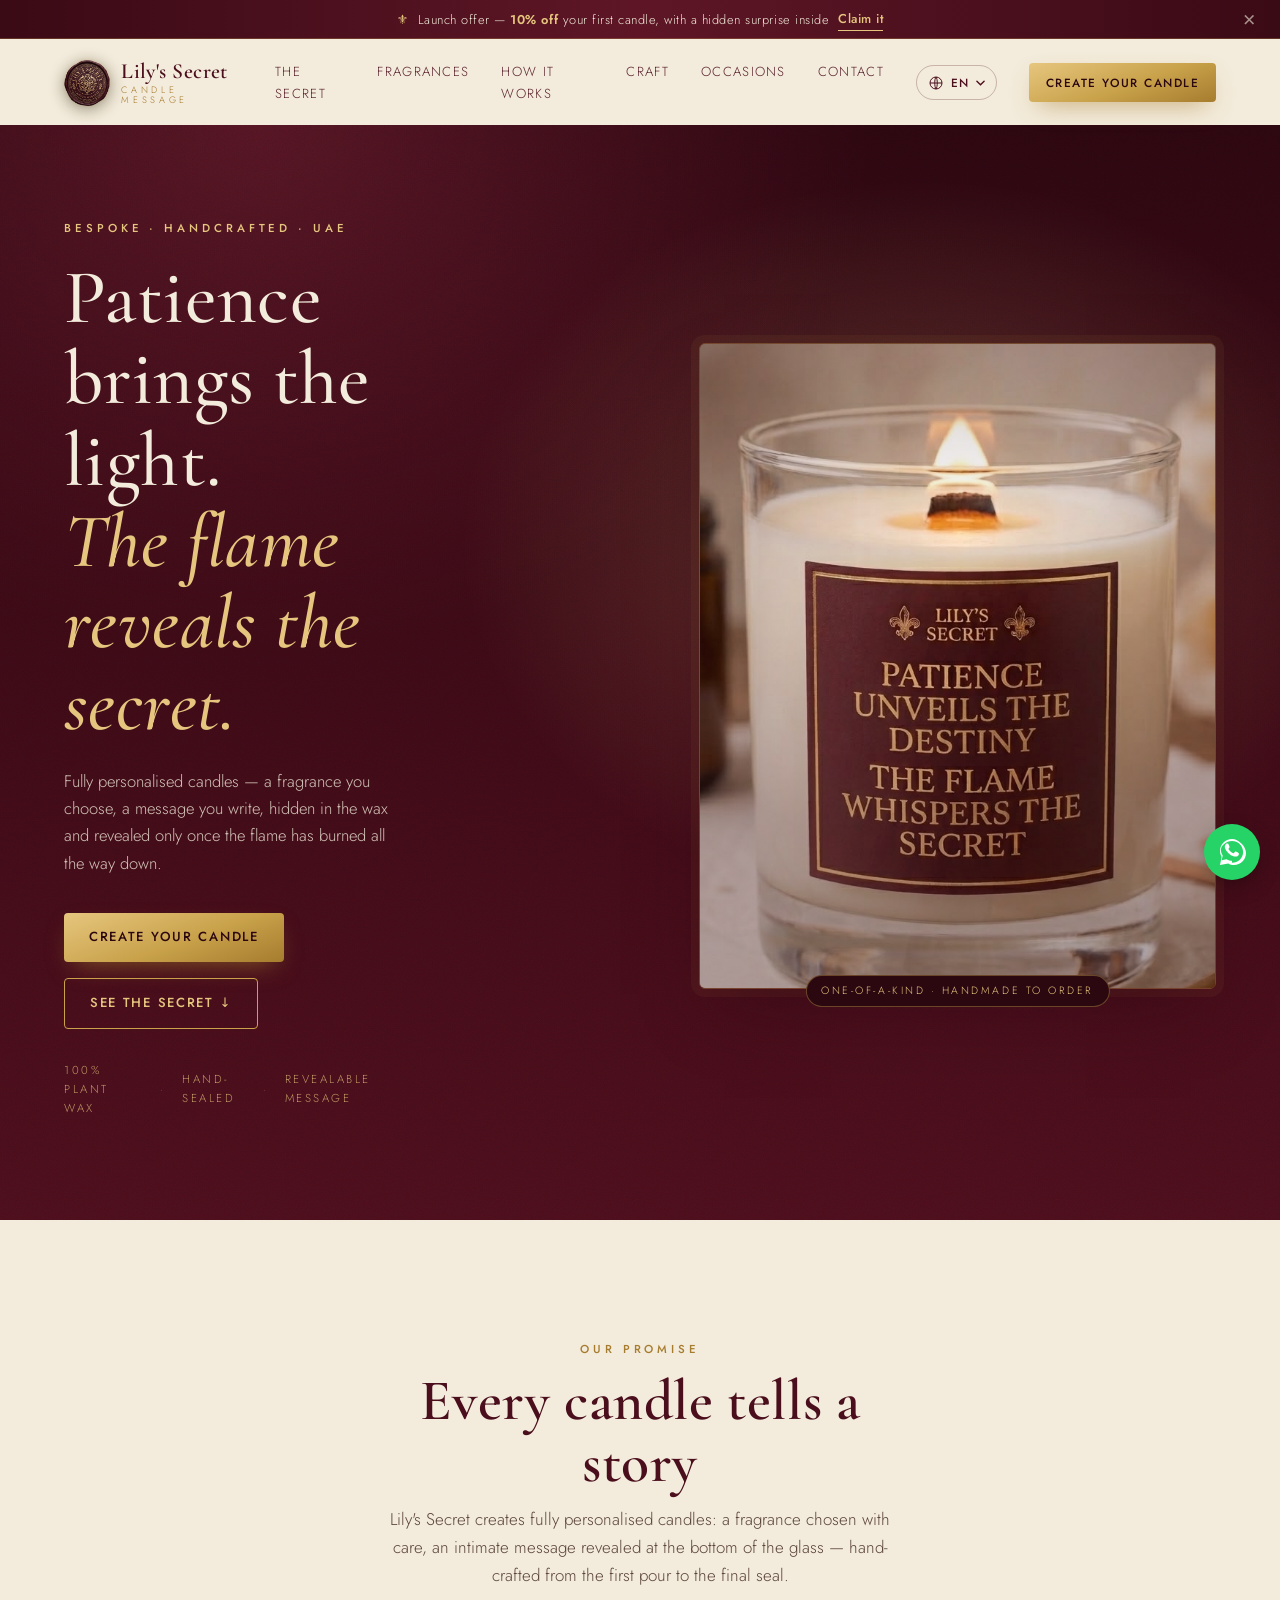
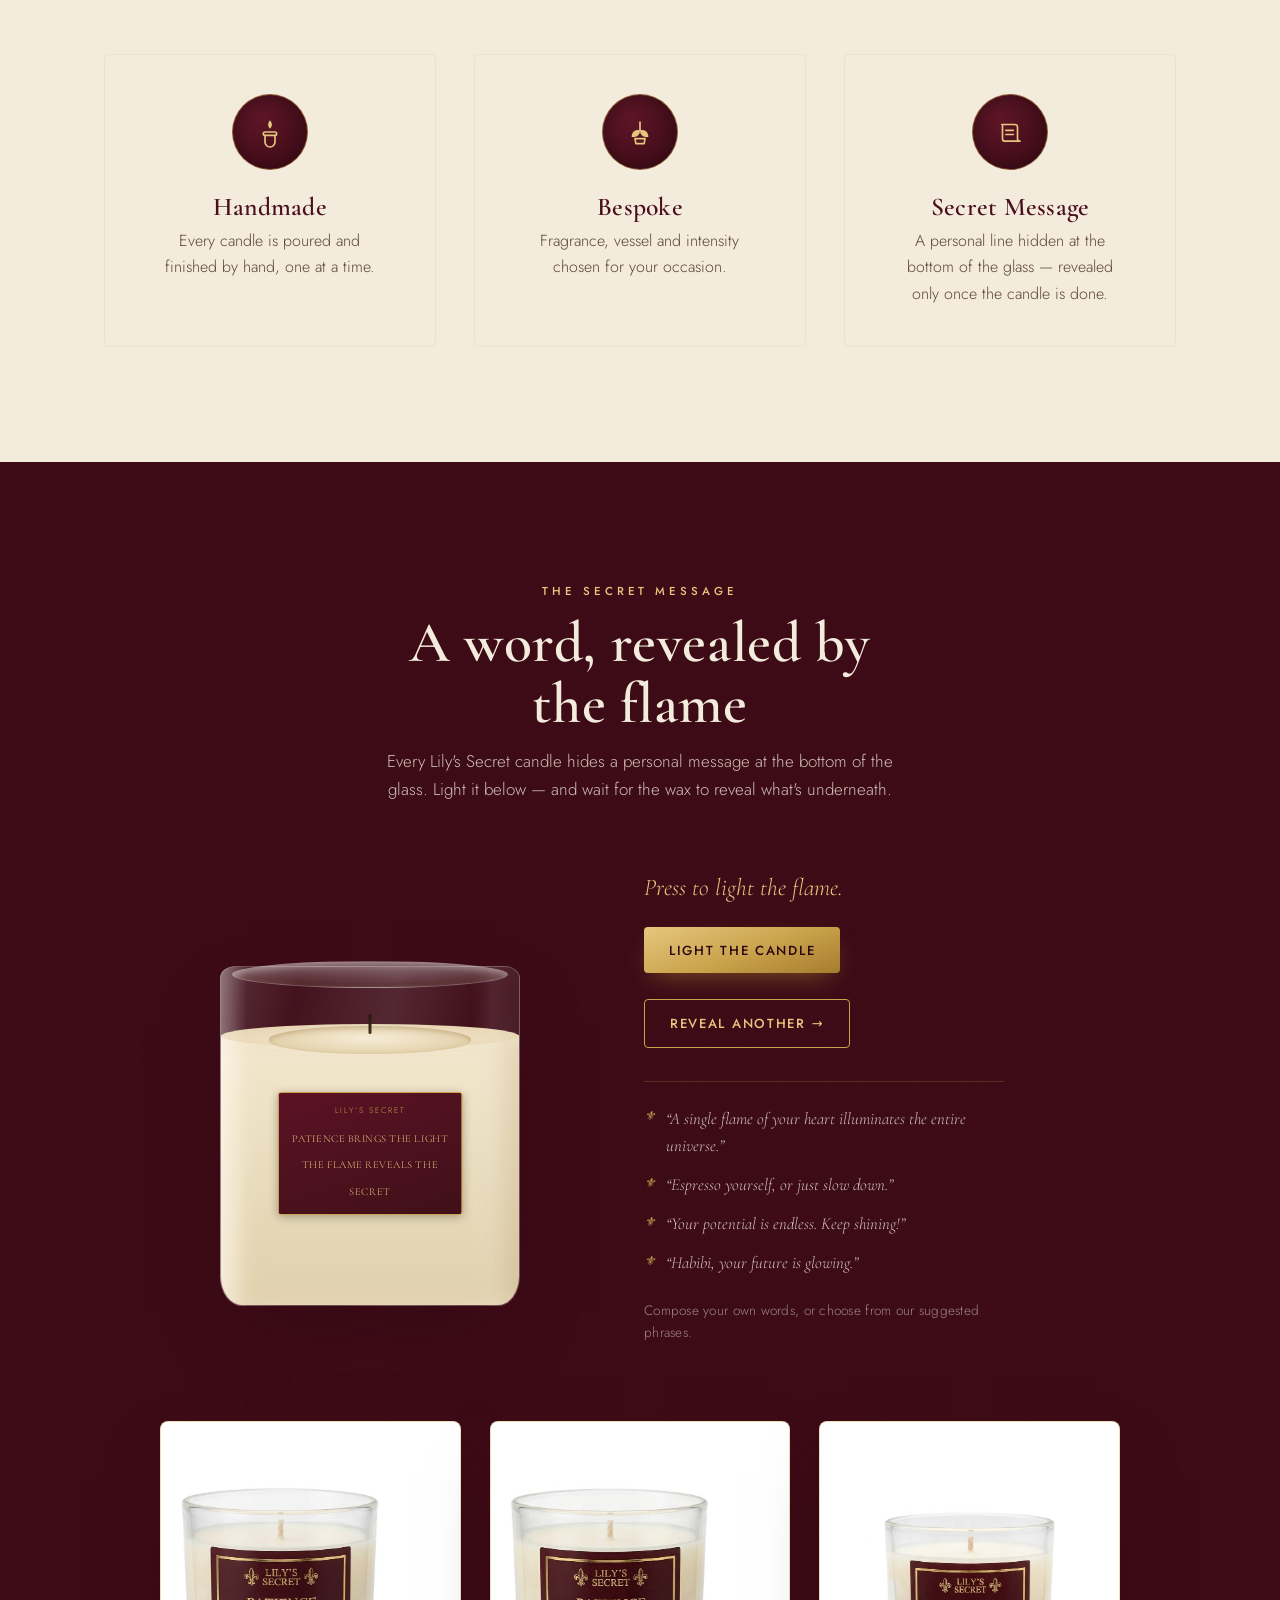
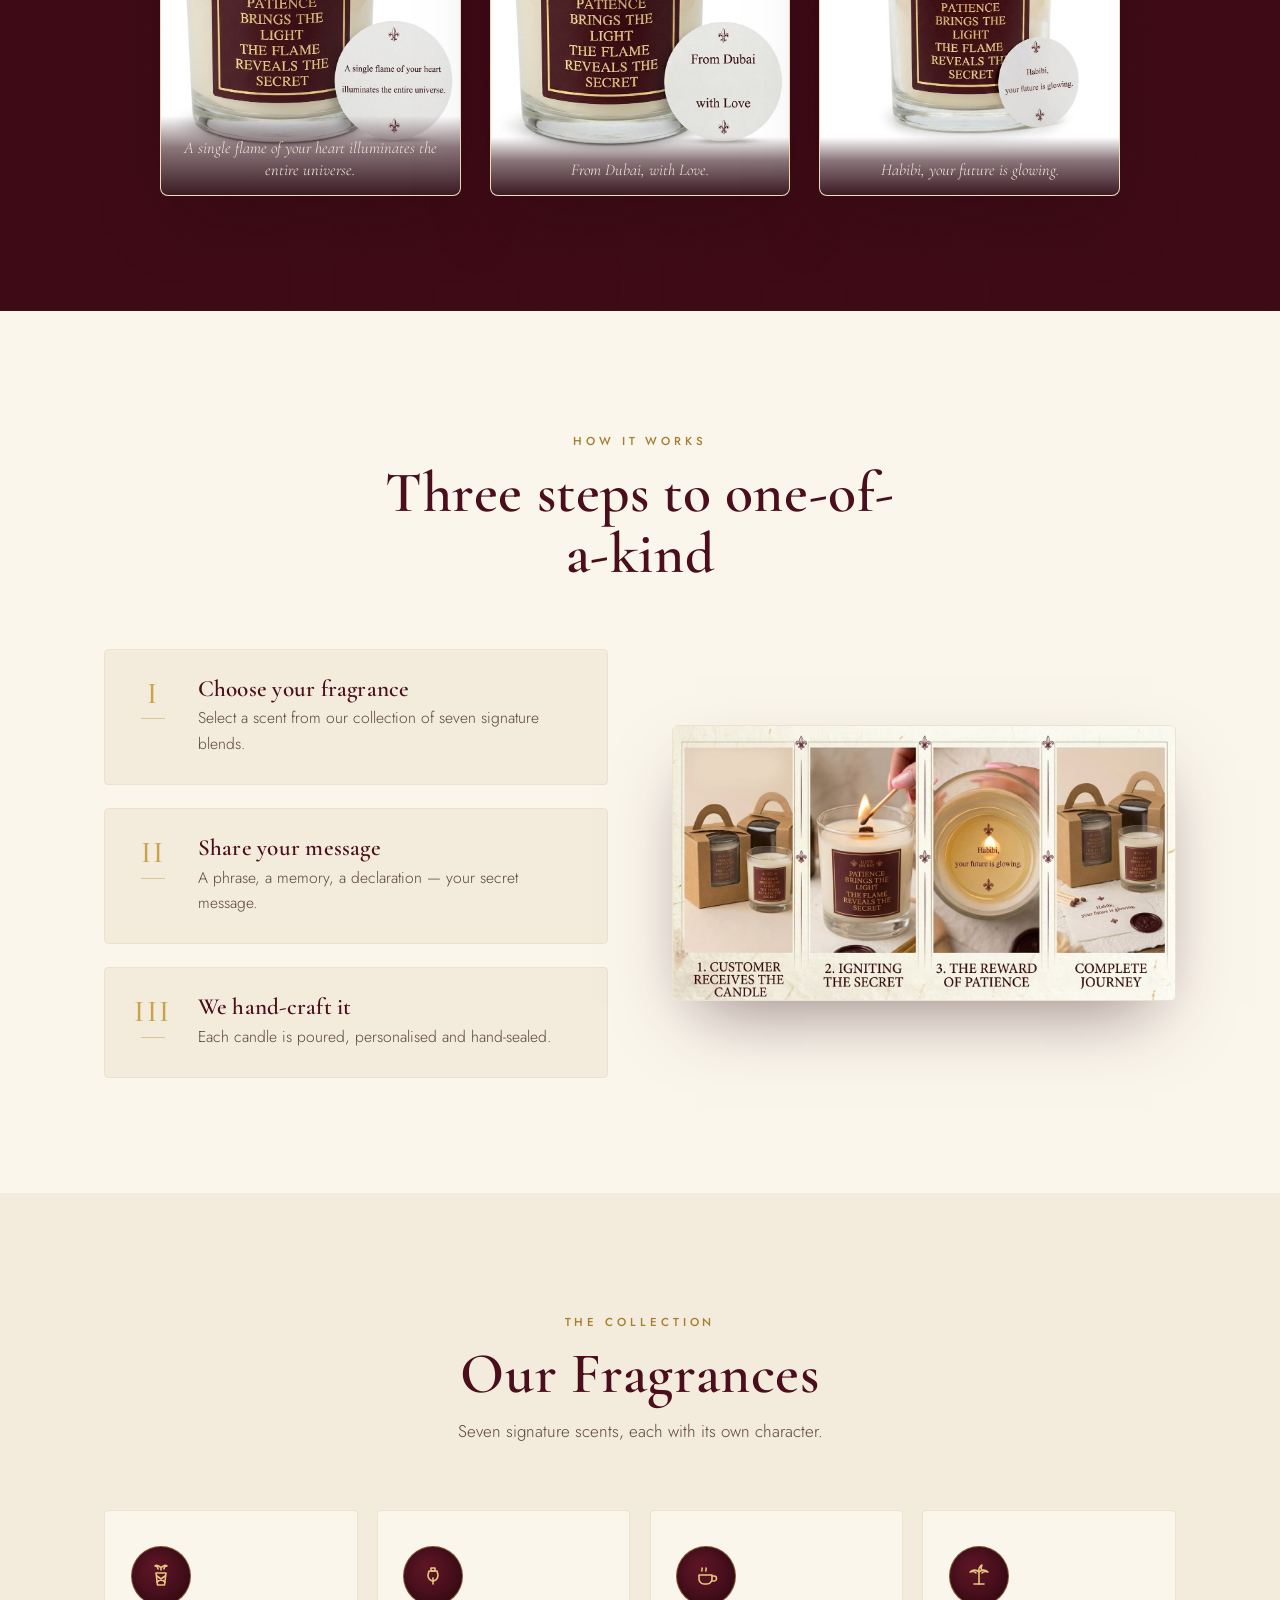
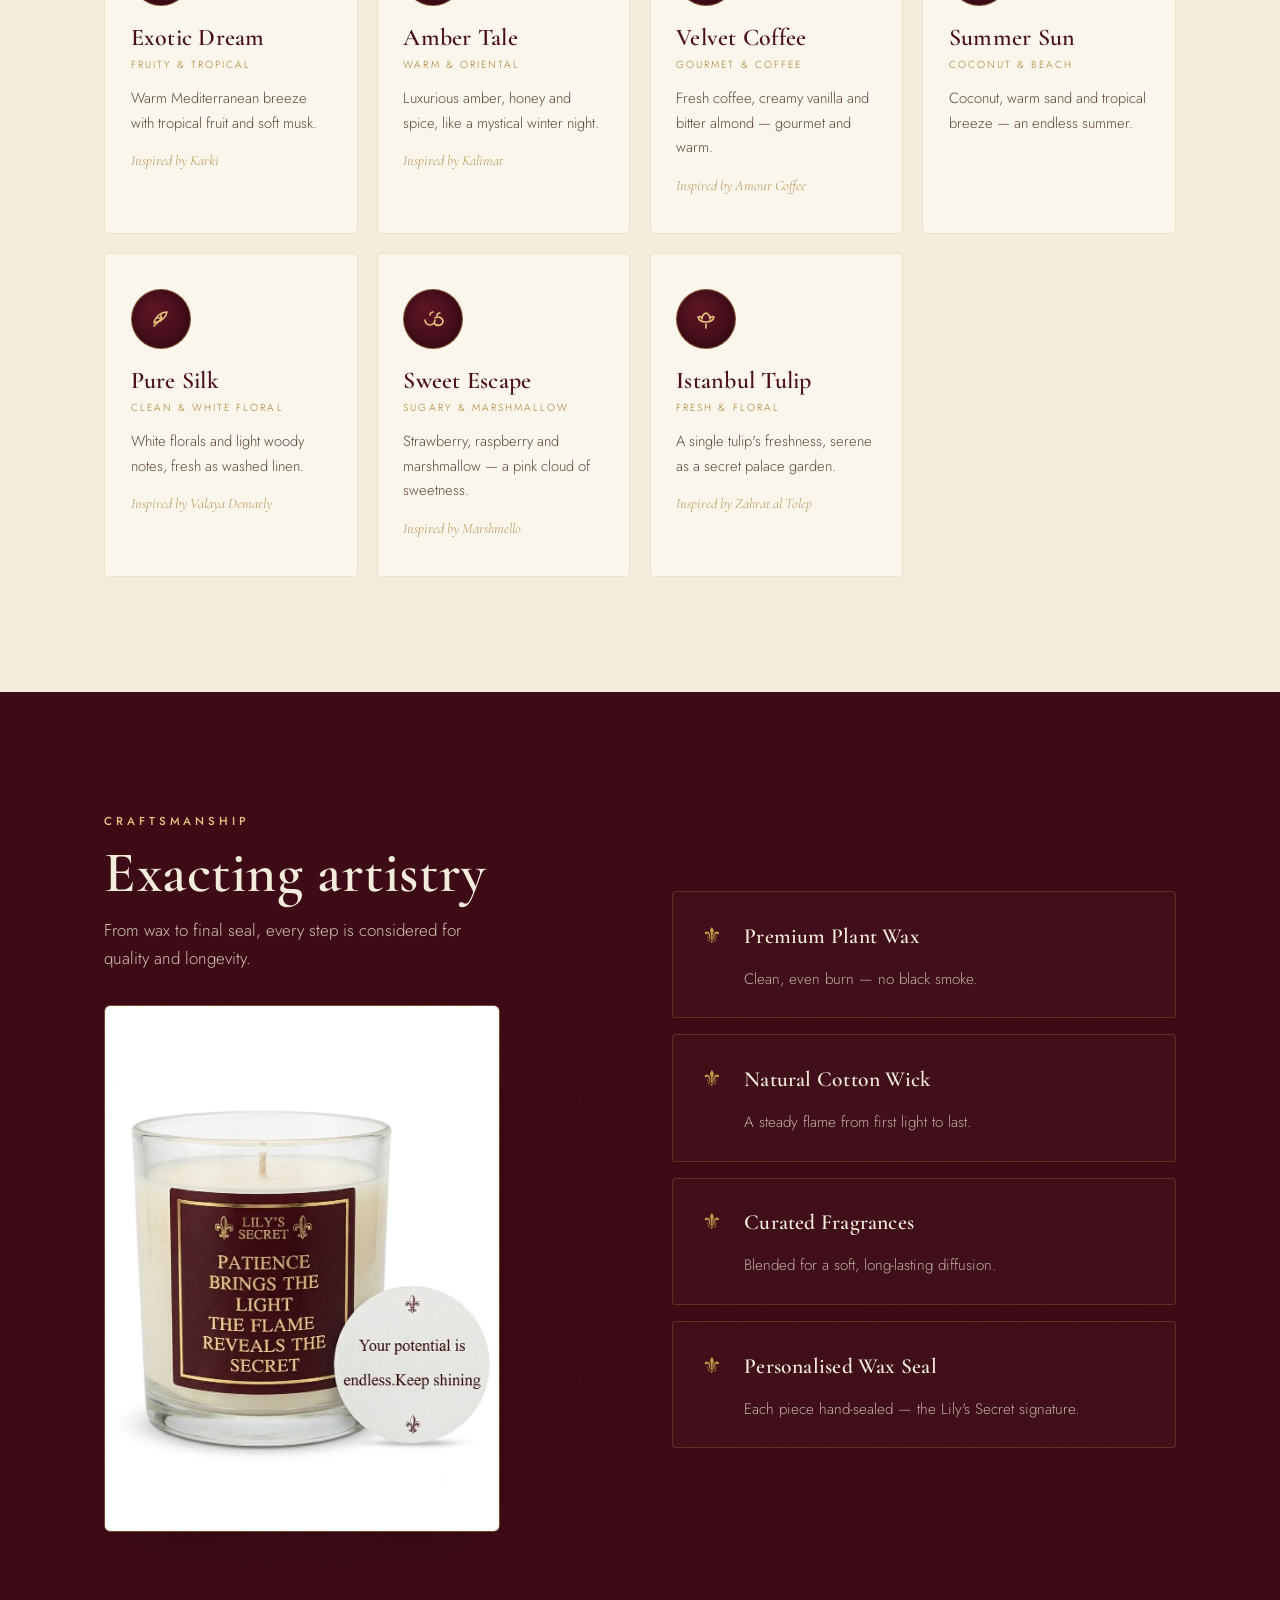
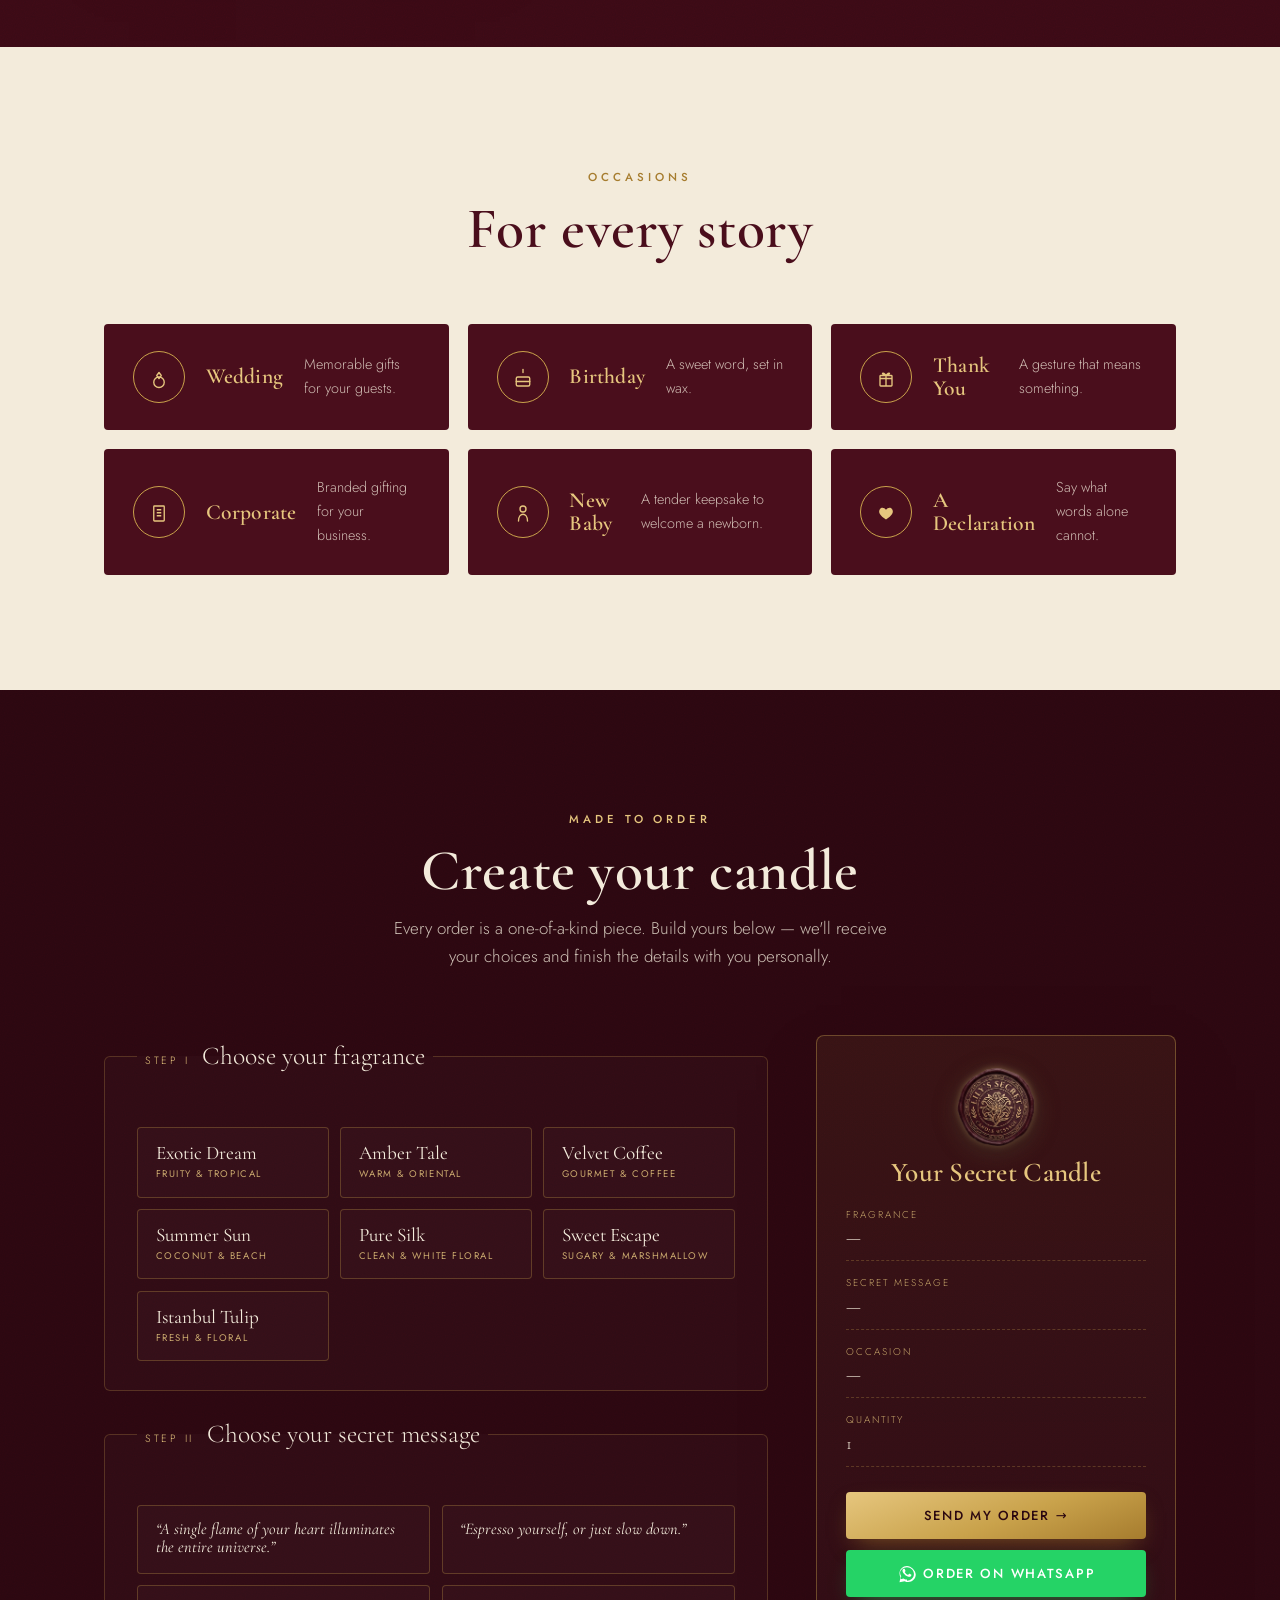
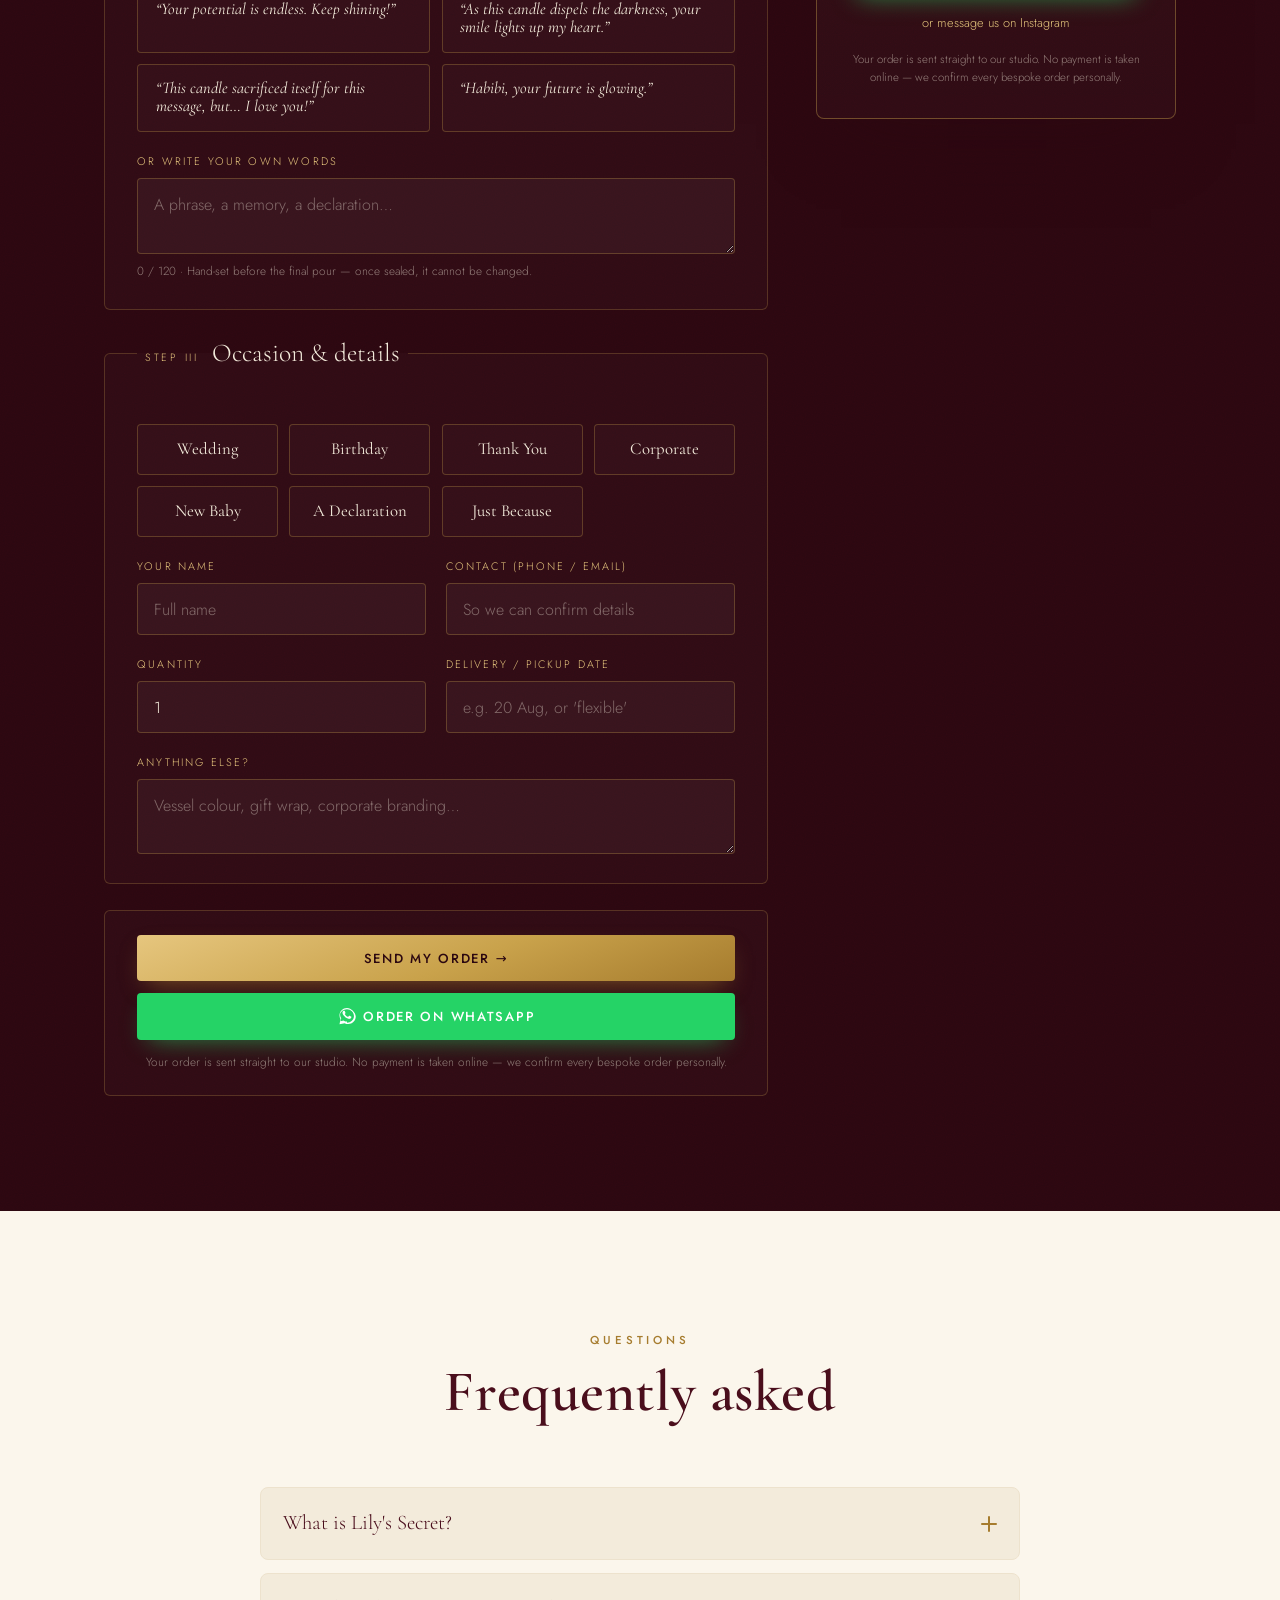
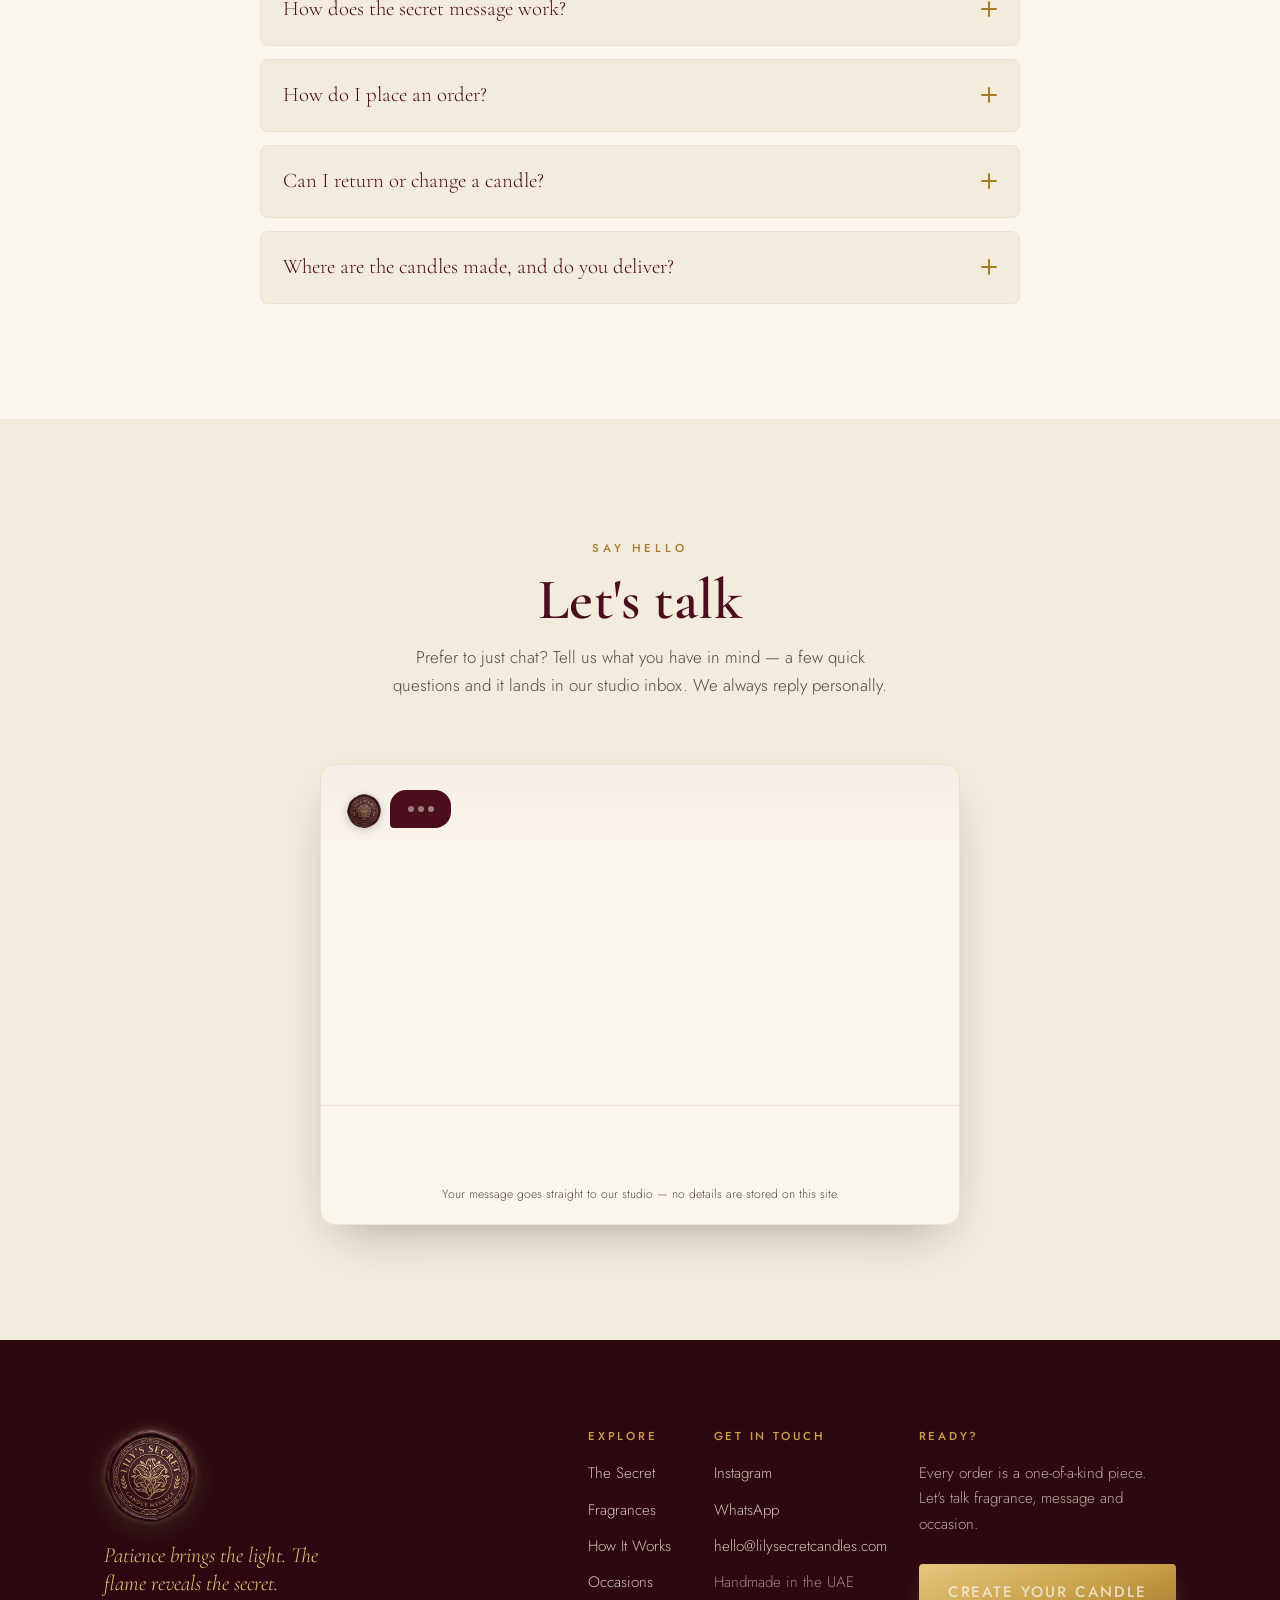
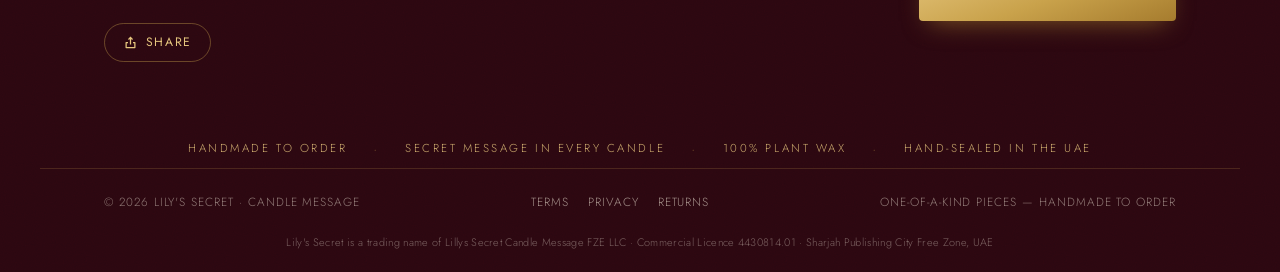
==== index.html @ 63a2e19f "Fix Create Your Candle order UX (desktop) - The order summary never stuck because an ancestor (.crea" ====
<!DOCTYPE html>
<html lang="en" dir="ltr">
<head>
<meta charset="UTF-8" />
<meta name="viewport" content="width=device-width, initial-scale=1.0" />
<title>Lily's Secret — Bespoke Handcrafted Candles with a Secret Message | UAE</title>
<meta name="description" content="Bespoke hand-poured candles in the UAE with a secret personal message hidden in the wax — revealed only as the flame burns down. Choose your fragrance and message; handmade to order." />
<meta name="keywords" content="bespoke candles UAE, personalised candles, secret message candle, handmade candles UAE, custom candle gift, hidden message candle" />
<meta name="author" content="Lily's Secret" />
<meta name="robots" content="index, follow, max-image-preview:large" />
<meta name="theme-color" content="#4A0E1C" />
<link rel="canonical" href="https://www.lilysecretcandles.com/" />

<!-- Geo / local (UAE) -->
<meta name="geo.region" content="AE" />
<meta name="geo.placename" content="United Arab Emirates" />
<meta name="geo.country" content="AE" />

<!-- Open Graph -->
<meta property="og:site_name" content="Lily's Secret" />
<meta property="og:title" content="Lily's Secret — Bespoke Handcrafted Candles with a Secret Message" />
<meta property="og:description" content="A fragrance you choose, a message you write — hidden in the wax until the flame reveals it. Handmade to order in the UAE." />
<meta property="og:image" content="https://www.lilysecretcandles.com/assets/images/og-share.jpg" />
<meta property="og:image:width" content="1200" />
<meta property="og:image:height" content="630" />
<meta property="og:image:alt" content="Lily's Secret — bespoke handcrafted candles, UAE" />
<meta property="og:url" content="https://www.lilysecretcandles.com/" />
<meta property="og:type" content="website" />
<meta property="og:locale" content="en" />

<!-- Twitter -->
<meta name="twitter:card" content="summary_large_image" />
<meta name="twitter:title" content="Lily's Secret — Bespoke Handcrafted Candles · UAE" />
<meta name="twitter:description" content="Candles with a secret message hidden in the wax, revealed as the flame burns down. Handmade to order in the UAE." />
<meta name="twitter:image" content="https://www.lilysecretcandles.com/assets/images/og-share.jpg" />

<link rel="icon" href="assets/images/logo-seal.png" />
<link rel="preconnect" href="https://fonts.googleapis.com" />
<link rel="preconnect" href="https://fonts.gstatic.com" crossorigin />
<link href="https://fonts.googleapis.com/css2?family=Cormorant+Garamond:ital,wght@0,400;0,500;0,600;0,700;1,400;1,500&family=Jost:wght@300;400;500;600&family=Noto+Sans+Arabic:wght@300;400;500;600&family=Noto+Sans+Devanagari:wght@300;400;500;600&display=swap" rel="stylesheet" />
<link rel="stylesheet" href="css/styles.css" />

<!-- Structured data (server-rendered so AI crawlers, which don't run JS, can read it) -->
<script type="application/ld+json">
{
  "@context": "https://schema.org",
  "@graph": [
    {
      "@type": ["Organization", "LocalBusiness"],
      "@id": "https://www.lilysecretcandles.com/#business",
      "name": "Lily's Secret",
      "alternateName": "Lily's Secret Candle Message",
      "description": "Bespoke hand-poured candles with a secret personal message hidden in the wax, revealed as the flame burns down. Handmade to order in the UAE.",
      "slogan": "Patience brings the light. The flame reveals the secret.",
      "url": "https://www.lilysecretcandles.com/",
      "logo": "https://www.lilysecretcandles.com/assets/images/logo-seal.png",
      "image": "https://www.lilysecretcandles.com/assets/images/hero-candle-seal.jpeg",
      "email": "hello@lilysecretcandles.com",
      "priceRange": "$$",
      "address": { "@type": "PostalAddress", "addressCountry": "AE" },
      "areaServed": { "@type": "Country", "name": "United Arab Emirates" },
      "knowsLanguage": ["en", "ar", "tr", "fr", "ru", "hi"],
      "sameAs": ["https://www.instagram.com/lillysecretcandlesdxb"]
    },
    {
      "@type": "WebSite",
      "@id": "https://www.lilysecretcandles.com/#website",
      "url": "https://www.lilysecretcandles.com/",
      "name": "Lily's Secret",
      "inLanguage": ["en", "ar", "tr", "fr", "ru", "hi"],
      "publisher": { "@id": "https://www.lilysecretcandles.com/#business" }
    },
    {
      "@type": "Product",
      "@id": "https://www.lilysecretcandles.com/#product",
      "name": "Bespoke Personalised Candle with a Secret Message",
      "brand": { "@type": "Brand", "name": "Lily's Secret" },
      "description": "A fully personalised, hand-poured candle with a secret message hidden at the bottom of the glass and revealed as the flame burns down. Choose your fragrance, secret message and occasion. 100% plant wax, natural cotton wick, hand-sealed. Handmade to order in the UAE.",
      "category": "Candles",
      "material": "Plant wax",
      "image": [
        "https://www.lilysecretcandles.com/assets/images/hero-candle-seal.jpeg",
        "https://www.lilysecretcandles.com/assets/images/product-clean.jpeg"
      ],
      "offers": {
        "@type": "Offer",
        "availability": "https://schema.org/MadeToOrder",
        "priceCurrency": "AED",
        "url": "https://www.lilysecretcandles.com/#create",
        "seller": { "@id": "https://www.lilysecretcandles.com/#business" }
      }
    },
    {
      "@type": "ItemList",
      "name": "Lily's Secret Fragrances",
      "itemListElement": [
        { "@type": "ListItem", "position": 1, "item": { "@type": "Product", "name": "Exotic Dream", "description": "Fruity & tropical — warm Mediterranean breeze with tropical fruit and soft musk.", "brand": { "@type": "Brand", "name": "Lily's Secret" } } },
        { "@type": "ListItem", "position": 2, "item": { "@type": "Product", "name": "Amber Tale", "description": "Warm & oriental — luxurious amber, honey and spice, like a mystical winter night.", "brand": { "@type": "Brand", "name": "Lily's Secret" } } },
        { "@type": "ListItem", "position": 3, "item": { "@type": "Product", "name": "Velvet Coffee", "description": "Gourmet & coffee — fresh coffee, creamy vanilla and bitter almond.", "brand": { "@type": "Brand", "name": "Lily's Secret" } } },
        { "@type": "ListItem", "position": 4, "item": { "@type": "Product", "name": "Summer Sun", "description": "Coconut & beach — coconut, warm sand and tropical breeze.", "brand": { "@type": "Brand", "name": "Lily's Secret" } } },
        { "@type": "ListItem", "position": 5, "item": { "@type": "Product", "name": "Pure Silk", "description": "Clean & white floral — white florals and light woody notes, fresh as washed linen.", "brand": { "@type": "Brand", "name": "Lily's Secret" } } },
        { "@type": "ListItem", "position": 6, "item": { "@type": "Product", "name": "Sweet Escape", "description": "Sugary & marshmallow — strawberry, raspberry and marshmallow.", "brand": { "@type": "Brand", "name": "Lily's Secret" } } },
        { "@type": "ListItem", "position": 7, "item": { "@type": "Product", "name": "Istanbul Tulip", "description": "Fresh & floral — a single tulip's freshness, serene as a secret palace garden.", "brand": { "@type": "Brand", "name": "Lily's Secret" } } }
      ]
    },
    {
      "@type": "FAQPage",
      "@id": "https://www.lilysecretcandles.com/#faq",
      "mainEntity": [
        { "@type": "Question", "name": "What is Lily's Secret?", "acceptedAnswer": { "@type": "Answer", "text": "Lily's Secret is a UAE-based maker of bespoke hand-poured candles. Each candle hides a secret personal message at the bottom of the glass, revealed only once the flame has burned all the way down." } },
        { "@type": "Question", "name": "How does the secret message work?", "acceptedAnswer": { "@type": "Answer", "text": "You choose a fragrance and write a personal message. The message is hand-set at the bottom of the glass before the final pour, hidden in the wax, and revealed as the candle burns down." } },
        { "@type": "Question", "name": "Where are Lily's Secret candles made?", "acceptedAnswer": { "@type": "Answer", "text": "Every candle is hand-poured and hand-sealed to order in the United Arab Emirates." } },
        { "@type": "Question", "name": "How do I order a bespoke candle?", "acceptedAnswer": { "@type": "Answer", "text": "Use the 'Create Your Candle' builder on the website to choose your fragrance, secret message and occasion, then send your details. No payment is taken online — each bespoke order is confirmed personally." } },
        { "@type": "Question", "name": "What fragrances are available?", "acceptedAnswer": { "@type": "Answer", "text": "Seven signature scents: Exotic Dream, Amber Tale, Velvet Coffee, Summer Sun, Pure Silk, Sweet Escape and Istanbul Tulip. You can also request your own blend." } }
      ]
    }
  ]
}
</script>
</head>
<body>

<!-- ============ ANNOUNCEMENT RIBBON ============ -->
<div class="ribbon" id="ribbon">
  <div class="ribbon__inner">
    <span class="ribbon__spark">⚜</span>
    <span data-i18n-html="ribbon.text">Launch offer — <strong>10% off</strong> your first candle, with a hidden surprise inside</span>
    <a href="#create" class="ribbon__link" data-i18n="ribbon.link">Claim it</a>
  </div>
  <button class="ribbon__close" aria-label="Dismiss announcement" id="ribbonClose">×</button>
</div>

<!-- ============ HEADER ============ -->
<header class="header" id="header">
  <div class="header__inner">
    <a href="#top" class="brand" aria-label="Lily's Secret home">
      <span class="brand__seal" aria-hidden="true">
        <img src="assets/images/logo-seal.png" alt="" />
      </span>
      <span class="brand__word">
        <span class="brand__name">Lily's Secret</span>
        <span class="brand__tag">Candle Message</span>
      </span>
    </a>
    <nav class="nav" aria-label="Primary">
      <a href="#secret" data-i18n="nav.secret">The Secret</a>
      <a href="#fragrances" data-i18n="nav.fragrances">Fragrances</a>
      <a href="#how" data-i18n="nav.how">How It Works</a>
      <a href="#craft" data-i18n="nav.craft">Craft</a>
      <a href="#occasions" data-i18n="nav.occasions">Occasions</a>
      <a href="#contact" data-i18n="nav.contact">Contact</a>
    </nav>

    <!-- Language switcher -->
    <div class="lang" id="lang">
      <button class="lang__btn" id="langBtn" aria-haspopup="listbox" aria-expanded="false" aria-label="Choose language">
        <svg viewBox="0 0 24 24" class="lang__globe" aria-hidden="true"><circle cx="12" cy="12" r="9" fill="none" stroke="currentColor" stroke-width="1.5"/><path d="M3 12h18M12 3c2.5 2.5 2.5 15 0 18M12 3c-2.5 2.5-2.5 15 0 18" fill="none" stroke="currentColor" stroke-width="1.5"/></svg>
        <span class="lang__cur" id="langCur">EN</span>
        <svg viewBox="0 0 10 6" class="lang__chev" aria-hidden="true"><path d="M1 1l4 4 4-4" fill="none" stroke="currentColor" stroke-width="1.5" stroke-linecap="round"/></svg>
      </button>
      <ul class="lang__menu" id="langMenu" role="listbox" aria-label="Language">
        <li><button data-lang="en" role="option">English</button></li>
        <li><button data-lang="ar" role="option" lang="ar">العربية</button></li>
        <li><button data-lang="tr" role="option" lang="tr">Türkçe</button></li>
        <li><button data-lang="fr" role="option" lang="fr">Français</button></li>
        <li><button data-lang="ru" role="option" lang="ru">Русский</button></li>
        <li><button data-lang="hi" role="option" lang="hi">हिन्दी</button></li>
      </ul>
    </div>

    <a href="#create" class="btn btn--gold header__cta" data-i18n="cta.create">Create Your Candle</a>
    <button class="nav-toggle" id="navToggle" aria-label="Open menu" aria-expanded="false">
      <span></span><span></span><span></span>
    </button>
  </div>
  <nav class="nav-mobile" id="navMobile" aria-label="Mobile">
    <a href="#secret" data-i18n="nav.secret">The Secret</a>
    <a href="#fragrances" data-i18n="nav.fragrances">Fragrances</a>
    <a href="#how" data-i18n="nav.how">How It Works</a>
    <a href="#craft" data-i18n="nav.craft">Craft</a>
    <a href="#occasions" data-i18n="nav.occasions">Occasions</a>
    <a href="#contact" data-i18n="nav.contact">Contact</a>
    <a href="#create" class="btn btn--gold" data-i18n="cta.create">Create Your Candle</a>
  </nav>
</header>

<main id="top">

<!-- ============ HERO ============ -->
<section class="hero" id="hero">
  <div class="hero__glow" aria-hidden="true"></div>
  <div class="hero__grain" aria-hidden="true"></div>
  <div class="hero__inner">
    <div class="hero__copy reveal">
      <span class="eyebrow eyebrow--gold" data-i18n="hero.eyebrow">Bespoke · Handcrafted · UAE</span>
      <h1 class="hero__title" data-i18n-html="hero.title">Patience brings the light.<br /><em>The flame reveals the secret.</em></h1>
      <p class="hero__lead" data-i18n="hero.lead">Fully personalised candles — a fragrance you choose, a message you write, hidden in the wax and revealed only once the flame has burned all the way down.</p>
      <div class="hero__actions">
        <a href="#create" class="btn btn--gold" data-i18n="hero.cta1">Create Your Candle</a>
        <a href="#secret" class="btn btn--ghost btn--ghost-light" data-i18n="hero.cta2">See the secret ↓</a>
      </div>
      <div class="hero__seals">
        <span data-i18n="hero.seal1">100% Plant Wax</span><i>·</i><span data-i18n="hero.seal2">Hand-Sealed</span><i>·</i><span data-i18n="hero.seal3">Revealable Message</span>
      </div>
    </div>
    <figure class="hero__media reveal">
      <div class="hero__frame">
        <img src="assets/images/hero-candle-seal.jpeg" alt="A lit Lily's Secret candle beside its burgundy wax seal and gold seals" loading="eager" />
      </div>
      <figcaption class="hero__cap" data-i18n="hero.cap">One-of-a-kind · Handmade to order</figcaption>
    </figure>
  </div>
</section>

<!-- ============ PROMISE ============ -->
<section class="section promise" id="promise">
  <div class="wrap">
    <header class="section__head reveal">
      <span class="eyebrow" data-i18n="promise.eyebrow">Our Promise</span>
      <h2 class="section__title" data-i18n="promise.title">Every candle tells a story</h2>
      <p class="section__sub" data-i18n="promise.sub">Lily's Secret creates fully personalised candles: a fragrance chosen with care, an intimate message revealed at the bottom of the glass — hand-crafted from the first pour to the final seal.</p>
    </header>
    <div class="pillars">
      <article class="pillar reveal">
        <span class="pillar__icon" aria-hidden="true"><svg viewBox="0 0 48 48"><use href="#icoHand"></use></svg></span>
        <h3 data-i18n="promise.h1">Handmade</h3>
        <p data-i18n="promise.p1">Every candle is poured and finished by hand, one at a time.</p>
      </article>
      <article class="pillar reveal">
        <span class="pillar__icon" aria-hidden="true"><svg viewBox="0 0 48 48"><use href="#icoBespoke"></use></svg></span>
        <h3 data-i18n="promise.h2">Bespoke</h3>
        <p data-i18n="promise.p2">Fragrance, vessel and intensity chosen for your occasion.</p>
      </article>
      <article class="pillar reveal">
        <span class="pillar__icon" aria-hidden="true"><svg viewBox="0 0 48 48"><use href="#icoScroll"></use></svg></span>
        <h3 data-i18n="promise.h3">Secret Message</h3>
        <p data-i18n="promise.p3">A personal line hidden at the bottom of the glass — revealed only once the candle is done.</p>
      </article>
    </div>
  </div>
</section>

<!-- ============ THE SECRET (interactive burn-reveal) ============ -->
<section class="section secret" id="secret">
  <div class="secret__grain" aria-hidden="true"></div>
  <div class="wrap secret__wrap">
    <header class="section__head section__head--light reveal">
      <span class="eyebrow eyebrow--gold" data-i18n="secret.eyebrow">The Secret Message</span>
      <h2 class="section__title" data-i18n="secret.title">A word, revealed by the flame</h2>
      <p class="section__sub" data-i18n="secret.sub">Every Lily's Secret candle hides a personal message at the bottom of the glass. Light it below — and wait for the wax to reveal what's underneath.</p>
    </header>

    <div class="reveal-lab reveal">
      <div class="candle" id="candle" role="img" aria-label="Interactive candle that reveals a hidden message when lit">
        <div class="candle__glow" aria-hidden="true"></div>
        <div class="candle__jar">
          <div class="candle__inner">
            <div class="candle__wax"><div class="candle__pool" aria-hidden="true"></div></div>
            <div class="candle__label" aria-hidden="true">
              <span class="candle__label-brand">LILY'S SECRET</span>
              <span class="candle__label-line" data-i18n-html="candle.label">Patience brings the light<br>the flame reveals the secret</span>
            </div>
            <div class="candle__msg" id="disc">
              <span class="candle__fleur" aria-hidden="true">⚜</span>
              <p class="candle__message" id="secretMsg">Your message, hidden here.</p>
              <span class="candle__fleur" aria-hidden="true">⚜</span>
            </div>
          </div>
          <div class="candle__wick" aria-hidden="true"></div>
          <div class="candle__flame" id="flame" aria-hidden="true"><i></i></div>
          <div class="candle__rim" aria-hidden="true"></div>
          <div class="candle__gloss" aria-hidden="true"></div>
        </div>
      </div>

      <div class="reveal-lab__side">
        <p class="reveal-lab__hint" id="revealHint" data-i18n="secret.hint">Press to light the flame.</p>
        <button class="btn btn--gold" id="lightBtn" data-i18n="secret.light">Light the candle</button>
        <button class="btn btn--ghost btn--ghost-light" id="nextMsg" hidden data-i18n="secret.next">Reveal another →</button>
        <ul class="reveal-lab__list" id="revealList"></ul>
        <p class="reveal-lab__note" data-i18n="secret.note">Compose your own words, or choose from our suggested phrases.</p>
      </div>
    </div>

    <!-- Real message-disc photography -->
    <div class="disc-gallery reveal">
      <figure class="disc">
        <img src="assets/images/disc-flame.jpeg" alt="A Lily's Secret candle with the message disc: a single flame of your heart illuminates the entire universe" loading="lazy" />
        <figcaption data-i18n="msg.0">A single flame of your heart illuminates the entire universe.</figcaption>
      </figure>
      <figure class="disc">
        <img src="assets/images/disc-dubai.jpeg" alt="A Lily's Secret candle with the message disc: From Dubai with Love" loading="lazy" />
        <figcaption data-i18n="gallery.dubai">From Dubai, with Love.</figcaption>
      </figure>
      <figure class="disc">
        <img src="assets/images/disc-habibi.jpeg" alt="A Lily's Secret candle with the message disc: Habibi, your future is glowing" loading="lazy" />
        <figcaption data-i18n="msg.5">Habibi, your future is glowing.</figcaption>
      </figure>
    </div>
  </div>
</section>

<!-- ============ HOW IT WORKS ============ -->
<section class="section how" id="how">
  <div class="wrap">
    <header class="section__head reveal">
      <span class="eyebrow" data-i18n="how.eyebrow">How It Works</span>
      <h2 class="section__title" data-i18n="how.title">Three steps to one-of-a-kind</h2>
    </header>
    <div class="how__grid">
      <ol class="steps">
        <li class="step reveal">
          <span class="step__num">I</span>
          <div><h3 data-i18n="how.s1h">Choose your fragrance</h3><p data-i18n="how.s1p">Select a scent from our collection of seven signature blends.</p></div>
        </li>
        <li class="step reveal">
          <span class="step__num">II</span>
          <div><h3 data-i18n="how.s2h">Share your message</h3><p data-i18n="how.s2p">A phrase, a memory, a declaration — your secret message.</p></div>
        </li>
        <li class="step reveal">
          <span class="step__num">III</span>
          <div><h3 data-i18n="how.s3h">We hand-craft it</h3><p data-i18n="how.s3p">Each candle is poured, personalised and hand-sealed.</p></div>
        </li>
      </ol>
      <figure class="how__media reveal">
        <img src="assets/images/journey-4panel.jpeg" alt="The journey: receiving the candle, igniting the secret, the reward of patience, and the complete gift" loading="lazy" />
      </figure>
    </div>
  </div>
</section>

<!-- ============ FRAGRANCES ============ -->
<section class="section fragrances" id="fragrances">
  <div class="wrap">
    <header class="section__head reveal">
      <span class="eyebrow" data-i18n="frag.eyebrow">The Collection</span>
      <h2 class="section__title" data-i18n="frag.title">Our Fragrances</h2>
      <p class="section__sub" data-i18n="frag.sub">Seven signature scents, each with its own character.</p>
    </header>
    <div class="frag-grid" id="fragGrid"></div>
  </div>
</section>

<!-- ============ CRAFT ============ -->
<section class="section craft" id="craft">
  <div class="craft__grain" aria-hidden="true"></div>
  <div class="wrap craft__wrap">
    <div class="craft__intro reveal">
      <span class="eyebrow eyebrow--gold" data-i18n="craft.eyebrow">Craftsmanship</span>
      <h2 class="section__title" data-i18n="craft.title">Exacting artistry</h2>
      <p class="section__sub" data-i18n="craft.sub">From wax to final seal, every step is considered for quality and longevity.</p>
      <figure class="craft__photo">
        <img src="assets/images/product-clean.jpeg" alt="A Lily's Secret candle with its printed message disc" loading="lazy" />
      </figure>
    </div>
    <div class="craft__list">
      <article class="craft__item reveal"><span class="craft__k" aria-hidden="true">⚜</span><h3 data-i18n="craft.i1h">Premium Plant Wax</h3><p data-i18n="craft.i1p">Clean, even burn — no black smoke.</p></article>
      <article class="craft__item reveal"><span class="craft__k" aria-hidden="true">⚜</span><h3 data-i18n="craft.i2h">Natural Cotton Wick</h3><p data-i18n="craft.i2p">A steady flame from first light to last.</p></article>
      <article class="craft__item reveal"><span class="craft__k" aria-hidden="true">⚜</span><h3 data-i18n="craft.i3h">Curated Fragrances</h3><p data-i18n="craft.i3p">Blended for a soft, long-lasting diffusion.</p></article>
      <article class="craft__item reveal"><span class="craft__k" aria-hidden="true">⚜</span><h3 data-i18n="craft.i4h">Personalised Wax Seal</h3><p data-i18n="craft.i4p">Each piece hand-sealed — the Lily's Secret signature.</p></article>
    </div>
  </div>
</section>

<!-- ============ OCCASIONS ============ -->
<section class="section occasions" id="occasions">
  <div class="wrap">
    <header class="section__head reveal">
      <span class="eyebrow" data-i18n="occ.eyebrow">Occasions</span>
      <h2 class="section__title" data-i18n="occ.title">For every story</h2>
    </header>
    <div class="occ-grid">
      <article class="occ reveal"><span class="occ__ico" aria-hidden="true"><svg viewBox="0 0 40 40"><use href="#icoRing"></use></svg></span><h3 data-i18n="occ.weddingH">Wedding</h3><p data-i18n="occ.weddingP">Memorable gifts for your guests.</p></article>
      <article class="occ reveal"><span class="occ__ico" aria-hidden="true"><svg viewBox="0 0 40 40"><use href="#icoCake"></use></svg></span><h3 data-i18n="occ.birthdayH">Birthday</h3><p data-i18n="occ.birthdayP">A sweet word, set in wax.</p></article>
      <article class="occ reveal"><span class="occ__ico" aria-hidden="true"><svg viewBox="0 0 40 40"><use href="#icoGift"></use></svg></span><h3 data-i18n="occ.thanksH">Thank You</h3><p data-i18n="occ.thanksP">A gesture that means something.</p></article>
      <article class="occ reveal"><span class="occ__ico" aria-hidden="true"><svg viewBox="0 0 40 40"><use href="#icoCorp"></use></svg></span><h3 data-i18n="occ.corpH">Corporate</h3><p data-i18n="occ.corpP">Branded gifting for your business.</p></article>
      <article class="occ reveal"><span class="occ__ico" aria-hidden="true"><svg viewBox="0 0 40 40"><use href="#icoBaby"></use></svg></span><h3 data-i18n="occ.babyH">New Baby</h3><p data-i18n="occ.babyP">A tender keepsake to welcome a newborn.</p></article>
      <article class="occ reveal"><span class="occ__ico" aria-hidden="true"><svg viewBox="0 0 40 40"><use href="#icoHeart"></use></svg></span><h3 data-i18n="occ.declareH">A Declaration</h3><p data-i18n="occ.declareP">Say what words alone cannot.</p></article>
    </div>
  </div>
</section>

<!-- ============ CREATE YOUR CANDLE (configurator) ============ -->
<section class="section create" id="create">
  <div class="create__grain" aria-hidden="true"></div>
  <div class="wrap">
    <header class="section__head section__head--light reveal">
      <span class="eyebrow eyebrow--gold" data-i18n="create.eyebrow">Made to Order</span>
      <h2 class="section__title" data-i18n="create.title">Create your candle</h2>
      <p class="section__sub" data-i18n="create.sub">Every order is a one-of-a-kind piece. Build yours below — we'll receive your choices and finish the details with you personally.</p>
    </header>

    <div class="builder reveal">
      <div class="builder__main">
        <fieldset class="bstep" data-step="1">
          <legend><span class="bstep__k" data-i18n="create.step1">Step I</span> <span data-i18n="create.step1t">Choose your fragrance</span></legend>
          <div class="chip-grid" id="fragChips"></div>
        </fieldset>

        <fieldset class="bstep" data-step="2">
          <legend><span class="bstep__k" data-i18n="create.step2">Step II</span> <span data-i18n="create.step2t">Choose your secret message</span></legend>
          <div class="chip-grid chip-grid--msg" id="msgChips"></div>
          <label class="field">
            <span class="field__label" data-i18n="create.ownlabel">Or write your own words</span>
            <textarea id="customMsg" rows="2" maxlength="120" data-i18n-ph="create.ownph" placeholder="A phrase, a memory, a declaration…"></textarea>
            <span class="field__hint" id="msgCount"></span>
          </label>
        </fieldset>

        <fieldset class="bstep" data-step="3">
          <legend><span class="bstep__k" data-i18n="create.step3">Step III</span> <span data-i18n="create.step3t">Occasion &amp; details</span></legend>
          <div class="chip-grid chip-grid--occ" id="occChips"></div>
          <div class="field-row">
            <label class="field"><span class="field__label" data-i18n="create.name">Your name</span><input type="text" id="fName" data-i18n-ph="create.nameph" placeholder="Full name" /></label>
            <label class="field"><span class="field__label" data-i18n="create.contact">Contact (phone / email)</span><input type="text" id="fContact" data-i18n-ph="create.contactph" placeholder="So we can confirm details" /></label>
          </div>
          <div class="field-row">
            <label class="field"><span class="field__label" data-i18n="create.qty">Quantity</span><input type="number" id="fQty" min="1" value="1" /></label>
            <label class="field"><span class="field__label" data-i18n="create.date">Delivery / pickup date</span><input type="text" id="fDate" data-i18n-ph="create.dateph" placeholder="e.g. 20 Aug, or 'flexible'" /></label>
          </div>
          <label class="field"><span class="field__label" data-i18n="create.else">Anything else?</span><textarea id="fNotes" rows="2" data-i18n-ph="create.elseph" placeholder="Vessel colour, gift wrap, corporate branding…"></textarea></label>
        </fieldset>

        <!-- Order actions at the end of the form, so you never have to scroll back up -->
        <div class="bstep-actions">
          <button class="btn btn--gold js-send" type="button" data-i18n="summary.send">Send my order →</button>
          <button class="btn btn--wa js-wa" type="button" hidden>
            <svg viewBox="0 0 32 32" aria-hidden="true" class="btn__wa"><path d="M16 3C9.4 3 4 8.4 4 15c0 2.1.6 4.2 1.6 6L4 29l8.2-1.6c1.8 1 3.8 1.5 5.8 1.5 6.6 0 12-5.4 12-12S22.6 3 16 3zm0 21.8c-1.8 0-3.5-.5-5-1.4l-.4-.2-4.9 1 1-4.8-.3-.4c-1-1.6-1.5-3.4-1.5-5.3C4.9 9.9 9.9 5 16 5s11.1 4.9 11.1 11-5 10.8-11.1 10.8zm6.1-8.1c-.3-.2-2-1-2.3-1.1-.3-.1-.5-.2-.8.2-.2.3-.9 1.1-1.1 1.3-.2.2-.4.2-.7.1-.3-.2-1.4-.5-2.7-1.7-1-.9-1.7-2-1.9-2.3-.2-.3 0-.5.1-.7.1-.1.3-.4.5-.6.1-.2.2-.3.3-.6.1-.2 0-.4 0-.6s-.8-1.9-1.1-2.6c-.3-.7-.6-.6-.8-.6h-.7c-.2 0-.6.1-.9.4-.3.3-1.2 1.2-1.2 2.9s1.2 3.4 1.4 3.6c.2.2 2.5 3.8 6 5.3.8.4 1.5.6 2 .7.8.3 1.6.2 2.2.1.7-.1 2-.8 2.3-1.6.3-.8.3-1.5.2-1.6-.1-.2-.3-.3-.6-.4z"/></svg>
            <span data-i18n="summary.wa">Order on WhatsApp</span>
          </button>
          <p class="bstep-actions__note" data-i18n="summary.fine">Your order is sent straight to our studio. No payment is taken online — we confirm every bespoke order personally.</p>
        </div>
      </div>

      <aside class="summary" id="summary">
        <div class="summary__seal" aria-hidden="true"><img src="assets/images/logo-seal.png" alt="" /></div>
        <h3 class="summary__title" data-i18n="summary.title">Your Secret Candle</h3>
        <dl class="summary__list">
          <div><dt data-i18n="summary.frag">Fragrance</dt><dd id="sFrag">—</dd></div>
          <div><dt data-i18n="summary.msg">Secret message</dt><dd id="sMsg">—</dd></div>
          <div><dt data-i18n="summary.occ">Occasion</dt><dd id="sOcc">—</dd></div>
          <div><dt data-i18n="summary.qty">Quantity</dt><dd id="sQty">1</dd></div>
        </dl>
        <button class="btn btn--gold summary__cta js-send" id="sendOrder" data-i18n="summary.send">Send my order →</button>
        <button class="btn btn--wa summary__cta js-wa" id="orderWa" type="button" hidden>
          <svg viewBox="0 0 32 32" aria-hidden="true" class="btn__wa"><path d="M16 3C9.4 3 4 8.4 4 15c0 2.1.6 4.2 1.6 6L4 29l8.2-1.6c1.8 1 3.8 1.5 5.8 1.5 6.6 0 12-5.4 12-12S22.6 3 16 3zm0 21.8c-1.8 0-3.5-.5-5-1.4l-.4-.2-4.9 1 1-4.8-.3-.4c-1-1.6-1.5-3.4-1.5-5.3C4.9 9.9 9.9 5 16 5s11.1 4.9 11.1 11-5 10.8-11.1 10.8zm6.1-8.1c-.3-.2-2-1-2.3-1.1-.3-.1-.5-.2-.8.2-.2.3-.9 1.1-1.1 1.3-.2.2-.4.2-.7.1-.3-.2-1.4-.5-2.7-1.7-1-.9-1.7-2-1.9-2.3-.2-.3 0-.5.1-.7.1-.1.3-.4.5-.6.1-.2.2-.3.3-.6.1-.2 0-.4 0-.6s-.8-1.9-1.1-2.6c-.3-.7-.6-.6-.8-.6h-.7c-.2 0-.6.1-.9.4-.3.3-1.2 1.2-1.2 2.9s1.2 3.4 1.4 3.6c.2.2 2.5 3.8 6 5.3.8.4 1.5.6 2 .7.8.3 1.6.2 2.2.1.7-.1 2-.8 2.3-1.6.3-.8.3-1.5.2-1.6-.1-.2-.3-.3-.6-.4z"/></svg>
          <span data-i18n="summary.wa">Order on WhatsApp</span>
        </button>
        <a class="summary__ig" href="https://www.instagram.com/lillysecretcandlesdxb" target="_blank" rel="noopener" data-i18n="summary.ig">or message us on Instagram</a>
        <p class="summary__fine" data-i18n="summary.fine">Sending opens a pre-filled email to our studio. No payment is taken online — we confirm every bespoke order personally.</p>
      </aside>
    </div>
  </div>
</section>

<!-- ============ FAQ ============ -->
<section class="section faq" id="faq">
  <div class="wrap">
    <header class="section__head reveal">
      <span class="eyebrow" data-i18n="faq.eyebrow">Questions</span>
      <h2 class="section__title" data-i18n="faq.title">Frequently asked</h2>
    </header>
    <div class="faq-list reveal">
      <details class="faq-item">
        <summary><span data-i18n="faq.q1">What is Lily's Secret?</span><span class="faq-item__ico" aria-hidden="true"></span></summary>
        <div class="faq-a"><p data-i18n="faq.a1">We're a UAE maker of bespoke, hand-poured candles. Each one hides a secret personal message at the bottom of the glass, revealed only as the flame burns down.</p></div>
      </details>
      <details class="faq-item">
        <summary><span data-i18n="faq.q2">How does the secret message work?</span><span class="faq-item__ico" aria-hidden="true"></span></summary>
        <div class="faq-a"><p data-i18n="faq.a2">You choose a fragrance and write your message. We hand-set it at the bottom of the glass before the final pour, so it stays hidden in the wax and is revealed as the candle burns down.</p></div>
      </details>
      <details class="faq-item">
        <summary><span data-i18n="faq.q3">How do I place an order?</span><span class="faq-item__ico" aria-hidden="true"></span></summary>
        <div class="faq-a"><p data-i18n="faq.a3">Use the 'Create Your Candle' builder, then tap 'Send my order' or 'Order on WhatsApp'. No payment is taken online — we confirm every bespoke order with you personally.</p></div>
      </details>
      <details class="faq-item">
        <summary><span data-i18n="faq.q4">Can I return or change a candle?</span><span class="faq-item__ico" aria-hidden="true"></span></summary>
        <div class="faq-a"><p data-i18n="faq.a4">As each candle is personalised, it can't be returned once production begins. If anything arrives damaged or incorrect we'll put it right — see our Returns page.</p></div>
      </details>
      <details class="faq-item">
        <summary><span data-i18n="faq.q5">Where are the candles made, and do you deliver?</span><span class="faq-item__ico" aria-hidden="true"></span></summary>
        <div class="faq-a"><p data-i18n="faq.a5">Every candle is handmade to order in the UAE. We deliver across the UAE.</p></div>
      </details>
    </div>
  </div>
</section>

<!-- ============ CONTACT (conversational) ============ -->
<section class="section contact" id="contact">
  <div class="wrap">
    <header class="section__head reveal">
      <span class="eyebrow" data-i18n="contact.eyebrow">Say Hello</span>
      <h2 class="section__title" data-i18n="contact.title">Let's talk</h2>
      <p class="section__sub" data-i18n="contact.sub">Prefer to just chat? Tell us what you have in mind — a few quick questions and it lands in our studio inbox.</p>
    </header>
    <div class="chat reveal" id="chat">
      <div class="chat__log" id="chatLog" aria-live="polite" aria-label="Conversation with Lily's Secret"></div>
      <div class="chat__dock" id="chatDock"></div>
      <p class="chat__fine" data-i18n="contact.fine">Your message goes straight to our studio — no details are stored on this site.</p>
    </div>
  </div>
</section>

<!-- ============ FOOTER ============ -->
<footer class="footer" id="footer">
  <div class="footer__grain" aria-hidden="true"></div>
  <div class="wrap footer__wrap">
    <div class="footer__brand">
      <span class="brand__seal brand__seal--lg" aria-hidden="true"><img src="assets/images/logo-seal.png" alt="Lily's Secret seal" /></span>
      <p class="footer__tagline" data-i18n-html="footer.tagline"><em>Patience brings the light. The flame reveals the secret.</em></p>
      <button class="share-btn" id="shareBtn" type="button" aria-label="Share Lily's Secret">
        <svg viewBox="0 0 24 24" aria-hidden="true"><path d="M12 2.5l4 4-1.4 1.4L13 6.3V15h-2V6.3L9.4 7.9 8 6.5l4-4zM5 11h3v2H6v6h12v-6h-2v-2h3a1 1 0 0 1 1 1v8a1 1 0 0 1-1 1H5a1 1 0 0 1-1-1v-8a1 1 0 0 1 1-1z"/></svg>
        <span data-i18n="share.label">Share</span>
      </button>
    </div>
    <div class="footer__cols">
      <div class="footer__col">
        <h4 data-i18n="footer.explore">Explore</h4>
        <a href="#secret" data-i18n="nav.secret">The Secret</a>
        <a href="#fragrances" data-i18n="nav.fragrances">Fragrances</a>
        <a href="#how" data-i18n="nav.how">How It Works</a>
        <a href="#occasions" data-i18n="nav.occasions">Occasions</a>
      </div>
      <div class="footer__col">
        <h4 data-i18n="footer.touch">Get in touch</h4>
        <a href="https://www.instagram.com/lillysecretcandlesdxb" target="_blank" rel="noopener">Instagram</a>
        <a id="waFooter" href="#" target="_blank" rel="noopener" hidden>WhatsApp</a>
        <a href="mailto:hello@lilysecretcandles.com">hello@lilysecretcandles.com</a>
        <span class="footer__loc" data-i18n="footer.loc">Handmade in the UAE</span>
      </div>
      <div class="footer__col footer__col--cta">
        <h4 data-i18n="footer.ready">Ready?</h4>
        <p data-i18n="footer.readyp">Every order is a one-of-a-kind piece. Let's talk fragrance, message and occasion.</p>
        <a href="#create" class="btn btn--gold" data-i18n="cta.create">Create Your Candle</a>
      </div>
    </div>
  </div>
  <div class="footer__trust">
    <span data-i18n="marquee.1">Handmade to order</span>
    <span data-i18n="marquee.2">Secret message in every candle</span>
    <span data-i18n="marquee.3">100% plant wax</span>
    <span data-i18n="marquee.4">Hand-sealed in the UAE</span>
  </div>
  <div class="footer__base">
    <span>© <span id="yr"></span> Lily's Secret · Candle Message</span>
    <span class="footer__legal">
      <a href="/terms.html" data-i18n="footer.terms">Terms</a>
      <a href="/privacy.html" data-i18n="footer.privacy">Privacy</a>
      <a href="/returns.html" data-i18n="footer.returns">Returns</a>
    </span>
    <span data-i18n="footer.base2">One-of-a-kind pieces — handmade to order</span>
  </div>
  <p class="footer__entity">Lily's Secret is a trading name of Lillys Secret Candle Message FZE LLC · Commercial Licence 4430814.01 · Sharjah Publishing City Free Zone, UAE</p>
</footer>

</main>

<!-- ============ SVG SPRITE (icons) ============ -->
<svg width="0" height="0" style="position:absolute" aria-hidden="true" focusable="false">
  <defs>
    <g id="icoHand" fill="none" stroke="currentColor" stroke-width="2" stroke-linecap="round" stroke-linejoin="round">
      <path d="M24 10 c-3 4 -3 7 0 10 c3 -3 3 -6 0 -10Z" fill="currentColor" stroke="none"/>
      <rect x="16" y="24" width="16" height="4" rx="2"/><path d="M18 28 v8 a6 6 0 0 0 12 0 v-8"/>
    </g>
    <g id="icoBespoke" fill="none" stroke="currentColor" stroke-width="2" stroke-linecap="round" stroke-linejoin="round">
      <path d="M24 12 v10"/><path d="M24 22 c-6 -2 -10 2 -10 8 c6 1 10 -2 10 -8Z" fill="currentColor" stroke="none"/>
      <path d="M24 22 c6 -2 10 2 10 8 c-6 1 -10 -2 -10 -8Z" fill="currentColor" stroke="none"/>
      <path d="M18 32 h12 l-1 6 h-10Z"/>
    </g>
    <g id="icoScroll" fill="none" stroke="currentColor" stroke-width="2" stroke-linecap="round" stroke-linejoin="round">
      <path d="M14 15 h16 a3 3 0 0 1 3 3 v14 a3 3 0 0 0 3 3 H18 a3 3 0 0 1 -3 -3 V15Z"/>
      <path d="M19 22 h9M19 27 h9"/>
    </g>
    <g id="icoRing" fill="none" stroke="currentColor" stroke-width="1.8" stroke-linejoin="round"><path d="M20 14 l-3 4 l3 4 l3 -4Z"/><circle cx="20" cy="27" r="7"/></g>
    <g id="icoCake" fill="none" stroke="currentColor" stroke-width="1.8" stroke-linecap="round" stroke-linejoin="round"><path d="M20 10 v4"/><rect x="11" y="20" width="18" height="12" rx="2"/><path d="M11 26 h18"/></g>
    <g id="icoGift" fill="none" stroke="currentColor" stroke-width="1.8" stroke-linejoin="round"><rect x="12" y="18" width="16" height="14" rx="1"/><path d="M12 22 h16M20 18 v14M20 18 c-4 -6 -8 -2 0 0 c4 -6 8 -2 0 0"/></g>
    <g id="icoCorp" fill="none" stroke="currentColor" stroke-width="1.8" stroke-linejoin="round"><rect x="13" y="12" width="14" height="20" rx="1"/><path d="M17 17 h6M17 21 h6M17 25 h6"/></g>
    <g id="icoBaby" fill="none" stroke="currentColor" stroke-width="1.8" stroke-linecap="round" stroke-linejoin="round"><circle cx="20" cy="16" r="4"/><path d="M14 32 c0 -6 3 -9 6 -9 s6 3 6 9"/></g>
    <g id="icoHeart" fill="currentColor" stroke="none"><path d="M20 30 c-8 -5 -11 -10 -8 -14 c2 -3 6 -2 8 1 c2 -3 6 -4 8 -1 c3 4 0 9 -8 14Z"/></g>
  </defs>
</svg>

<script src="js/i18n.js" defer></script>
<script src="js/main.js" defer></script>
</body>
</html>
---- css/styles.css ----
/* =========================================================
   LILY'S SECRET — "Sealed-Letter Luxury"
   Deep wine · antique gold · cream · candle-glow
   ========================================================= */

:root{
  /* Brand palette (from brand PDFs) */
  --wine-900:#2B0710;
  --wine-800:#3A0A15;
  --wine-700:#4A0E1C;   /* primary burgundy */
  --wine-600:#5E1626;
  --wine-500:#732033;

  --cream:#F3EBDB;
  --cream-100:#FBF6EC;
  --cream-200:#EDE2CD;

  --gold:#C9A24B;
  --gold-bright:#E6C67E;
  --gold-deep:#A67C2E;

  --ink:#2A1712;        /* warm near-black on cream */
  --ink-soft:#5c463c;

  /* semantic */
  --bg:var(--cream);
  --text:var(--ink);

  --font-display:"Cormorant Garamond", Georgia, serif;
  --font-body:"Jost", system-ui, sans-serif;

  --wrap:1200px;
  --gutter:clamp(20px,5vw,64px);
  --radius:4px;

  --ease:cubic-bezier(.22,.61,.36,1);
  --shadow-soft:0 20px 50px -20px rgba(43,7,16,.35);
  --shadow-lift:0 30px 70px -25px rgba(43,7,16,.5);
}

/* ---------- reset ---------- */
*,*::before,*::after{box-sizing:border-box;margin:0;padding:0}
html{scroll-behavior:smooth;-webkit-text-size-adjust:100%}
@media (prefers-reduced-motion:reduce){html{scroll-behavior:auto}}
body{
  font-family:var(--font-body);
  background:var(--bg);
  color:var(--text);
  line-height:1.65;
  font-weight:300;
  overflow-x:hidden;
  -webkit-font-smoothing:antialiased;
}
img{max-width:100%;display:block;height:auto}
a{color:inherit;text-decoration:none}
button{font-family:inherit;cursor:pointer;border:none;background:none;color:inherit}
::selection{background:var(--gold);color:var(--wine-900)}

/* ---------- type ---------- */
h1,h2,h3,h4{font-family:var(--font-display);font-weight:600;line-height:1.06;letter-spacing:.01em}
em{font-style:italic}

.eyebrow{
  font-family:var(--font-body);
  font-size:.72rem;font-weight:500;
  letter-spacing:.34em;text-transform:uppercase;
  color:var(--gold-deep);
  display:inline-block;
}
.eyebrow--gold{color:var(--gold-bright)}

.seal-text{font-family:var(--font-body);font-size:6.4px;font-weight:500;letter-spacing:2.6px;text-anchor:middle}
.seal-svg{width:100%;height:100%;display:block}

.wrap{max-width:var(--wrap);margin-inline:auto;padding-inline:var(--gutter);width:100%}

/* ---------- buttons ---------- */
.btn{
  display:inline-flex;align-items:center;gap:.5em;
  font-family:var(--font-body);font-weight:500;
  font-size:.82rem;letter-spacing:.13em;text-transform:uppercase;
  padding:1.05em 1.9em;border-radius:var(--radius);
  transition:transform .4s var(--ease), box-shadow .4s var(--ease), background .4s var(--ease), color .4s var(--ease);
  position:relative;white-space:nowrap;
}
.btn--gold{
  background:linear-gradient(160deg,var(--gold-bright),var(--gold) 55%,var(--gold-deep));
  color:var(--wine-900);
  box-shadow:0 10px 26px -10px rgba(166,124,46,.7);
}
.btn--gold:hover{transform:translateY(-3px);box-shadow:0 18px 40px -12px rgba(166,124,46,.85)}
.btn--ghost{
  border:1px solid var(--wine-700);color:var(--wine-700);
}
.btn--ghost:hover{background:var(--wine-700);color:var(--cream);transform:translateY(-3px)}
.btn--ghost-light{border-color:var(--gold);color:var(--gold-bright)}
.btn--ghost-light:hover{background:var(--gold);color:var(--wine-900)}
.btn:focus-visible,a:focus-visible,input:focus-visible,textarea:focus-visible,button:focus-visible{
  outline:2px solid var(--gold-bright);outline-offset:3px;
}

/* ---------- reveal animation (progressive enhancement) ---------- */
/* Only hide when JS is active, so no-JS / JS-error users still see content */
.js .reveal{opacity:0;transform:translateY(28px);transition:opacity .9s var(--ease), transform .9s var(--ease)}
.js .reveal.in{opacity:1;transform:none}
@media (prefers-reduced-motion:reduce){.js .reveal{opacity:1;transform:none;transition:none}}

/* =========================================================
   RIBBON
   ========================================================= */
.ribbon{
  background:linear-gradient(90deg,var(--wine-800),var(--wine-600),var(--wine-800));
  color:var(--cream);position:relative;z-index:60;
  font-size:.8rem;letter-spacing:.04em;
  border-bottom:1px solid rgba(201,162,75,.28);
}
.ribbon__inner{
  display:flex;align-items:center;justify-content:center;gap:.7em;
  padding:.6em 2.6em;text-align:center;flex-wrap:wrap;
}
.ribbon__spark{color:var(--gold-bright)}
.ribbon strong{color:var(--gold-bright);font-weight:600}
.ribbon__link{
  color:var(--gold-bright);border-bottom:1px solid currentColor;padding-bottom:1px;
  font-weight:500;transition:color .3s;
}
.ribbon__link:hover{color:#fff}
.ribbon__close{
  position:absolute;right:.7em;top:50%;transform:translateY(-50%);
  color:var(--cream);font-size:1.3rem;line-height:1;opacity:.6;transition:opacity .3s;
  width:1.6em;height:1.6em;
}
.ribbon__close:hover{opacity:1}
.ribbon.hide{display:none}

/* =========================================================
   HEADER
   ========================================================= */
.header{
  position:sticky;top:0;z-index:50;
  background:rgba(74,14,28,.0);
  transition:background .5s var(--ease), box-shadow .5s var(--ease), padding .4s var(--ease);
}
.header.scrolled{
  background:rgba(43,7,16,.92);
  backdrop-filter:blur(12px);
  box-shadow:0 12px 30px -18px rgba(0,0,0,.7);
  border-bottom:1px solid rgba(201,162,75,.18);
}
.header__inner{
  max-width:1320px;margin-inline:auto;padding:1.1rem var(--gutter);
  display:flex;align-items:center;gap:2rem;
}
.brand{display:flex;align-items:center;gap:.7rem}
.brand__seal{width:46px;height:46px;flex:none;filter:drop-shadow(0 3px 8px rgba(0,0,0,.4)) drop-shadow(0 0 2px rgba(230,198,126,.4))}
.brand__seal img,.summary__seal img,.footer .brand__seal img{width:100%;height:100%;object-fit:contain;display:block}
.brand__seal--lg{width:92px;height:92px}
.brand__word{display:flex;flex-direction:column;line-height:1}
/* Header sits on cream at the very top, then flips to a dark bar once scrolled.
   Text colour flips with it so it's always legible. */
.brand__name{font-family:var(--font-display);font-weight:600;font-size:1.35rem;color:var(--wine-700);letter-spacing:.02em;transition:color .5s var(--ease)}
.header.scrolled .brand__name{color:var(--cream)}
.brand__tag{font-size:.58rem;letter-spacing:.4em;text-transform:uppercase;color:var(--gold-deep);margin-top:.25em;transition:color .5s var(--ease)}
.header.scrolled .brand__tag{color:var(--gold)}

.nav{display:flex;gap:2rem;margin-inline-start:auto}
.nav a{
  font-size:.82rem;letter-spacing:.1em;text-transform:uppercase;color:var(--wine-700);
  opacity:.9;position:relative;padding:.3em 0;transition:opacity .3s,color .5s var(--ease);
}
.header.scrolled .nav a{color:var(--cream);opacity:.82}
.nav a::after{content:"";position:absolute;left:0;bottom:0;width:0;height:1px;background:var(--gold);transition:width .35s var(--ease)}
.nav a:hover{opacity:1}
.nav a:hover::after{width:100%}
.header__cta{padding:.8em 1.4em;font-size:.74rem}

.nav-toggle{display:none;flex-direction:column;gap:5px;width:34px;height:34px;justify-content:center;align-items:center;margin-left:auto}
.nav-toggle span{width:24px;height:2px;background:var(--wine-700);transition:transform .35s var(--ease),opacity .3s,background .5s var(--ease)}
.header.scrolled .nav-toggle span{background:var(--cream)}
.nav-toggle[aria-expanded="true"] span:nth-child(1){transform:translateY(7px) rotate(45deg)}
.nav-toggle[aria-expanded="true"] span:nth-child(2){opacity:0}
.nav-toggle[aria-expanded="true"] span:nth-child(3){transform:translateY(-7px) rotate(-45deg)}

.nav-mobile{
  display:none;flex-direction:column;gap:.2rem;
  background:rgba(43,7,16,.98);backdrop-filter:blur(12px);
  padding:0 var(--gutter);max-height:0;overflow:hidden;transition:max-height .45s var(--ease),padding .45s var(--ease);
  border-bottom:1px solid rgba(201,162,75,.18);
}
.nav-mobile.open{max-height:460px;padding:1rem var(--gutter) 2rem}
.nav-mobile a{padding:.9rem 0;color:var(--cream);letter-spacing:.1em;text-transform:uppercase;font-size:.9rem;border-bottom:1px solid rgba(201,162,75,.12)}
.nav-mobile .btn{margin-top:1.2rem;justify-content:center}

/* ---------- Language switcher ---------- */
.lang{position:relative}
.lang__btn{
  display:flex;align-items:center;gap:.45rem;
  padding:.5rem .7rem;border:1px solid rgba(74,14,28,.25);border-radius:40px;
  color:var(--wine-700);font-size:.74rem;font-weight:500;letter-spacing:.06em;
  transition:color .5s var(--ease),border-color .5s var(--ease),background .3s;
}
.header.scrolled .lang__btn{color:var(--cream);border-color:rgba(201,162,75,.35)}
.lang__btn:hover{border-color:var(--gold)}
.lang__globe{width:16px;height:16px;flex:none}
.lang__cur{min-width:1.4em;text-align:center}
.lang__chev{width:9px;height:6px;transition:transform .3s var(--ease)}
.lang.open .lang__chev{transform:rotate(180deg)}
.lang__menu{
  position:absolute;top:calc(100% + .6rem);inset-inline-end:0;z-index:70;
  min-width:170px;list-style:none;
  background:var(--wine-900);border:1px solid rgba(201,162,75,.35);border-radius:8px;
  padding:.4rem;box-shadow:var(--shadow-lift);
  opacity:0;visibility:hidden;transform:translateY(-8px);
  transition:opacity .28s var(--ease),transform .28s var(--ease),visibility .28s;
}
.lang.open .lang__menu{opacity:1;visibility:visible;transform:none}
.lang__menu button{
  display:block;width:100%;text-align:start;
  padding:.62rem .8rem;border-radius:5px;color:rgba(243,235,219,.82);
  font-size:.9rem;letter-spacing:.02em;transition:background .2s,color .2s;
}
.lang__menu button:hover{background:rgba(201,162,75,.14);color:var(--gold-bright)}
.lang__menu button[aria-selected="true"]{color:var(--wine-900);background:linear-gradient(160deg,var(--gold-bright),var(--gold))}

/* =========================================================
   HERO
   ========================================================= */
.hero{
  position:relative;background:var(--wine-800);color:var(--cream);
  overflow:hidden;isolation:isolate;
  padding:clamp(3rem,7vw,6rem) 0 clamp(4rem,8vw,7rem);
  margin-top:-1px;
}
.hero__glow{
  position:absolute;inset:0;z-index:-2;
  background:
    radial-gradient(60% 55% at 72% 38%, rgba(230,198,126,.22), transparent 60%),
    radial-gradient(80% 80% at 20% 0%, rgba(115,32,51,.55), transparent 60%),
    linear-gradient(180deg,var(--wine-900),var(--wine-800) 45%,var(--wine-700));
}
.hero__grain,.secret__grain,.craft__grain,.create__grain,.footer__grain{
  position:absolute;inset:0;z-index:-1;pointer-events:none;opacity:.5;
  background-image:url("data:image/svg+xml,%3Csvg xmlns='http://www.w3.org/2000/svg' width='140' height='140'%3E%3Cfilter id='n'%3E%3CfeTurbulence type='fractalNoise' baseFrequency='.9' numOctaves='2'/%3E%3C/filter%3E%3Crect width='100%25' height='100%25' filter='url(%23n)' opacity='.5'/%3E%3C/svg%3E");
  mix-blend-mode:overlay;
}
.hero__inner{
  max-width:1320px;margin-inline:auto;padding-inline:var(--gutter);
  display:grid;grid-template-columns:1.05fr .95fr;gap:clamp(2rem,5vw,5rem);align-items:center;
}
.hero__copy{max-width:36ch}
.hero__title{
  font-size:clamp(2.7rem,6vw,5.2rem);font-weight:500;margin:1rem 0 1.4rem;
  letter-spacing:.005em;
}
.hero__title em{color:var(--gold-bright);font-weight:500}
.hero__lead{font-size:clamp(1.02rem,1.3vw,1.22rem);color:rgba(243,235,219,.82);max-width:44ch;font-weight:300}
.hero__actions{display:flex;gap:1rem;margin:2.2rem 0 2rem;flex-wrap:wrap}
.hero__seals{display:flex;align-items:center;gap:1rem;font-size:.72rem;letter-spacing:.22em;text-transform:uppercase;color:rgba(230,198,126,.75)}
.hero__seals i{opacity:.5}

.hero__media{position:relative}
.hero__frame{
  position:relative;border-radius:6px;overflow:hidden;
  border:1px solid rgba(201,162,75,.35);
  box-shadow:var(--shadow-lift), 0 0 0 8px rgba(201,162,75,.06);
  aspect-ratio:4/5;
}
.hero__frame::after{content:"";position:absolute;inset:0;background:radial-gradient(70% 50% at 50% 30%,transparent,rgba(43,7,16,.35));pointer-events:none}
.hero__frame img{width:100%;height:100%;object-fit:cover;object-position:center 42%}
.hero__cap{
  position:absolute;bottom:-1.1rem;left:50%;transform:translateX(-50%);
  background:var(--wine-900);border:1px solid rgba(201,162,75,.4);
  color:var(--gold-bright);font-size:.66rem;letter-spacing:.24em;text-transform:uppercase;
  padding:.6em 1.4em;border-radius:40px;white-space:nowrap;box-shadow:var(--shadow-soft);
}

/* =========================================================
   SECTIONS (shared)
   ========================================================= */
.section{padding:clamp(4.5rem,9vw,8rem) 0;position:relative}
.section__head{max-width:60ch;margin:0 auto clamp(2.5rem,5vw,4rem);text-align:center}
.section__title{font-size:clamp(2.1rem,4.6vw,3.6rem);margin:.6rem 0 .8rem;color:var(--wine-700)}
.section__sub{color:var(--ink-soft);font-size:1.06rem;max-width:52ch;margin-inline:auto}
.section__head--light .section__title{color:var(--cream)}
.section__head--light .section__sub{color:rgba(243,235,219,.8)}

/* ---------- Promise ---------- */
.promise{background:var(--cream)}
.pillars{display:grid;grid-template-columns:repeat(3,1fr);gap:clamp(1.5rem,3vw,2.5rem)}
.pillar{text-align:center;padding:2.5rem 1.5rem;position:relative}
.pillar::before{content:"";position:absolute;inset:0;border:1px solid var(--cream-200);border-radius:var(--radius);transition:border-color .4s,transform .4s,box-shadow .4s}
.pillar:hover::before{border-color:var(--gold);transform:translateY(-4px);box-shadow:var(--shadow-soft)}
.pillar__icon{
  width:76px;height:76px;margin:0 auto 1.4rem;border-radius:50%;
  background:radial-gradient(circle at 35% 30%,var(--wine-600),var(--wine-800));
  display:grid;place-items:center;color:var(--gold-bright);
  border:1px solid rgba(201,162,75,.5);box-shadow:inset 0 0 20px rgba(0,0,0,.3);
}
.pillar__icon svg{width:40px;height:40px}
.pillar h3{font-size:1.6rem;color:var(--wine-700);margin-bottom:.5rem}
.pillar p{color:var(--ink-soft);max-width:26ch;margin-inline:auto}

/* =========================================================
   THE SECRET — interactive
   ========================================================= */
.secret{background:var(--wine-800);color:var(--cream);overflow:hidden;isolation:isolate}
.secret__grain{opacity:.4}
.secret__wrap{position:relative}
.reveal-lab{
  display:grid;grid-template-columns:minmax(0,420px) 1fr;gap:clamp(2rem,5vw,5rem);
  align-items:center;max-width:960px;margin-inline:auto;
}

/* candle illustration — realistic lit jar candle */
.candle{position:relative;width:min(300px,74vw);margin:0 auto;aspect-ratio:3/4}

/* ambient warm glow cast when lit */
.candle__glow{
  position:absolute;left:50%;top:32%;width:160%;height:125%;
  transform:translate(-50%,-50%);z-index:0;border-radius:50%;pointer-events:none;
  background:radial-gradient(closest-side,rgba(255,180,86,.42),rgba(255,150,60,.14) 46%,transparent 72%);
  opacity:0;transition:opacity 1.3s var(--ease);filter:blur(4px);
}
.candle.lit .candle__glow{opacity:1}

/* glass jar */
.candle__jar{
  position:absolute;left:0;right:0;bottom:0;top:15%;z-index:2;
  border-radius:16px 16px 22px 22px/12px 12px 30px 30px;
}
.candle__inner{
  position:absolute;inset:0;overflow:hidden;border-radius:inherit;
  background:linear-gradient(100deg,rgba(255,255,255,.16),rgba(255,255,255,.03) 22%,rgba(255,255,255,.12) 50%,rgba(255,255,255,.02) 74%,rgba(255,255,255,.10));
  border:1.5px solid rgba(255,255,255,.22);
  box-shadow:inset 0 0 30px rgba(255,255,255,.05), var(--shadow-lift);
}

/* wax body */
.candle__wax{
  position:absolute;left:0;right:0;bottom:0;height:80%;
  background:linear-gradient(180deg,#f3e7ce 0%,#eaddbf 46%,#e0d0ac 100%);
  box-shadow:inset 16px 0 26px rgba(255,246,224,.55),inset -16px 0 26px rgba(150,110,60,.16);
  transition:filter 1.2s var(--ease);
}
.candle.lit .candle__wax{filter:brightness(1.07) saturate(1.05)}
.candle__wax::before{
  content:"";position:absolute;top:-4%;left:0;right:0;height:9%;border-radius:50%;
  background:radial-gradient(ellipse at 50% 60%,#f7ecd6,#e7d6b4 72%,#d8c49c);
}

/* molten pool at the wax surface */
.candle__pool{
  position:absolute;top:-3%;left:16%;right:16%;height:10%;border-radius:50%;z-index:2;
  background:radial-gradient(ellipse at 50% 45%,#f6ecd6,#e4d2ac 70%,#d3bd93);
  box-shadow:inset 0 2px 5px rgba(150,110,60,.35);
  transition:background 1s,box-shadow 1s;
}
.candle.lit .candle__pool{
  background:radial-gradient(ellipse at 50% 45%,#fff2d4,#f0dcac 58%,#e2c78d);
  box-shadow:inset 0 2px 7px rgba(150,100,50,.4),0 0 20px rgba(255,190,110,.55);
}

/* burgundy label on the glass */
.candle__label{
  position:absolute;left:50%;top:37%;transform:translateX(-50%);z-index:3;
  width:62%;text-align:center;border:1.5px solid var(--gold);border-radius:3px;
  background:linear-gradient(160deg,#5b1224,#401019);color:var(--gold-bright);padding:.7rem .5rem;
  box-shadow:0 2px 10px rgba(0,0,0,.28);transition:opacity .8s var(--ease);
}
.candle.lit .candle__label{opacity:0}
.candle__label-brand{font-size:.5rem;letter-spacing:.24em;display:block;margin-bottom:.4rem;color:var(--gold)}
.candle__label-line{font-family:var(--font-display);font-size:.66rem;line-height:1.25;text-transform:uppercase;letter-spacing:.05em}

/* the revealed secret message */
.candle__msg{
  position:absolute;left:50%;bottom:16%;transform:translateX(-50%);z-index:4;
  width:84%;text-align:center;color:var(--wine-800);
  opacity:0;transition:opacity .5s var(--ease);   /* fast, crisp fade-out on blow-out */
  padding:1.2rem .6rem;border-radius:46%/38%;
  background:radial-gradient(58% 92% at 50% 50%,rgba(255,243,214,.99),rgba(255,239,203,.82) 48%,rgba(255,239,203,.35) 68%,transparent 82%);
}
.candle.lit .candle__msg{opacity:1;transition:opacity 1.1s var(--ease) .9s}  /* slow, delayed reveal */
.candle__fleur{color:var(--wine-600);font-size:1rem;display:block;line-height:1}
.candle__message{font-family:var(--font-display);font-style:italic;font-size:1.16rem;line-height:1.34;margin:.4rem 0;color:var(--wine-800)}

/* glass rim (the opening) */
.candle__rim{
  position:absolute;top:-1.5%;left:4%;right:4%;height:8%;z-index:5;border-radius:50%;
  background:linear-gradient(180deg,rgba(255,255,255,.32),rgba(255,255,255,.04));
  border:1.5px solid rgba(255,255,255,.28);
  box-shadow:inset 0 3px 6px rgba(255,255,255,.3),inset 0 -5px 9px rgba(120,80,40,.16);
}
/* glass front reflections */
.candle__gloss{
  position:absolute;inset:0;z-index:6;border-radius:inherit;pointer-events:none;
  background:
    linear-gradient(90deg,rgba(255,255,255,.4),rgba(255,255,255,0) 9%),
    linear-gradient(90deg,rgba(255,255,255,0) 84%,rgba(255,255,255,.1) 91%,rgba(255,255,255,0));
  opacity:.8;
}

/* wick */
.candle__wick{
  position:absolute;left:50%;top:14%;transform:translateX(-50%);z-index:5;
  width:3px;height:6%;border-radius:2px;background:linear-gradient(#241610,#4a2f1c);
}

/* flame */
.candle__flame{
  position:absolute;left:50%;top:1%;transform:translateX(-50%) scale(0);
  transform-origin:bottom center;transition:transform .5s var(--ease);z-index:5;
  width:26px;height:54px;pointer-events:none;
}
.candle.lit .candle__flame{transform:translateX(-50%) scale(1)}
.candle__flame::before{
  content:"";position:absolute;left:50%;top:44%;transform:translate(-50%,-50%);
  width:130px;height:155px;border-radius:50%;
  background:radial-gradient(circle,rgba(255,174,74,.5),rgba(255,140,44,.13) 46%,transparent 70%);
  filter:blur(3px);
}
.candle__flame i{
  position:absolute;inset:0;border-radius:50% 50% 50% 50%/62% 62% 40% 40%;
  background:radial-gradient(ellipse at 50% 74%,#fff 0 7%,#ffe6a0 20%,#ffb43c 48%,#ff7a1a 72%,#dd460d 94%);
  box-shadow:0 -2px 12px rgba(255,150,40,.6);
  animation:flick 1.4s ease-in-out infinite alternate;transform-origin:50% 92%;
}
.candle__flame i::after{
  content:"";position:absolute;left:50%;bottom:0;transform:translateX(-50%);
  width:54%;height:30%;border-radius:50%;
  background:radial-gradient(ellipse at 50% 35%,rgba(130,170,255,.85),rgba(90,130,255,.2) 68%,transparent);
  mix-blend-mode:screen;
}
@keyframes flick{
  0%{transform:scaleY(1) scaleX(1) rotate(-1.5deg);opacity:.95}
  50%{transform:scaleY(1.09) scaleX(.93) rotate(1.5deg);opacity:1}
  100%{transform:scaleY(.97) scaleX(1.03) rotate(-1deg);opacity:.9}
}
@media (prefers-reduced-motion:reduce){.candle__flame i{animation:none}.candle__msg{transition-duration:.4s}}

.reveal-lab__side{max-width:40ch}
.reveal-lab__hint{color:var(--gold-bright);font-family:var(--font-display);font-style:italic;font-size:1.5rem;margin-bottom:1.2rem}
.reveal-lab__side .btn{margin-right:.6rem;margin-bottom:1.6rem}
.reveal-lab__list{list-style:none;display:grid;gap:.7rem;margin:.5rem 0 1.4rem;border-top:1px solid rgba(201,162,75,.22);padding-top:1.4rem}
.reveal-lab__list li{font-family:var(--font-display);font-style:italic;font-size:1.05rem;color:rgba(243,235,219,.82);padding-left:1.4rem;position:relative}
.reveal-lab__list li::before{content:"⚜";position:absolute;left:0;color:var(--gold);font-size:.8rem;top:.15em}
.reveal-lab__note{font-size:.85rem;color:rgba(243,235,219,.55);letter-spacing:.02em}

/* real message-disc photography */
.disc-gallery{
  display:grid;grid-template-columns:repeat(3,1fr);gap:clamp(1rem,2.5vw,1.8rem);
  max-width:960px;margin:clamp(3rem,6vw,5rem) auto 0;
}
.disc{position:relative;border-radius:8px;overflow:hidden;border:1px solid rgba(201,162,75,.3);background:var(--cream-100);box-shadow:var(--shadow-lift);transition:transform .45s var(--ease),border-color .45s}
.disc:hover{transform:translateY(-6px);border-color:var(--gold)}
.disc img{width:100%;aspect-ratio:4/5;object-fit:cover;object-position:center}
.disc figcaption{
  position:absolute;left:0;right:0;bottom:0;
  padding:1.4rem 1rem .9rem;
  font-family:var(--font-display);font-style:italic;font-size:1.02rem;line-height:1.3;
  color:var(--cream);text-align:center;
  background:linear-gradient(to top,rgba(43,7,16,.92),rgba(43,7,16,.55) 60%,transparent);
}

/* =========================================================
   HOW IT WORKS
   ========================================================= */
.how{background:var(--cream-100)}
.how__grid{display:grid;grid-template-columns:1fr 1fr;gap:clamp(2rem,5vw,4.5rem);align-items:center}
.steps{list-style:none;display:grid;gap:1.4rem}
.step{
  display:flex;gap:1.5rem;align-items:flex-start;padding:1.7rem;
  background:var(--cream);border:1px solid var(--cream-200);border-radius:var(--radius);
  transition:transform .4s var(--ease),box-shadow .4s var(--ease),border-color .4s;
}
.step:hover{transform:translateX(6px);box-shadow:var(--shadow-soft);border-color:var(--gold)}
.step__num{
  font-family:var(--font-display);font-size:1.9rem;color:var(--gold);line-height:1;font-weight:500;
  flex:none;letter-spacing:.08em;min-width:2.6rem;padding-top:.15rem;
  display:flex;flex-direction:column;align-items:center;gap:.55rem;
}
.step__num::after{content:"";width:1.5rem;height:1px;background:var(--gold);opacity:.5}
.step h3{font-size:1.45rem;color:var(--wine-700);margin-bottom:.25rem}
.step p{color:var(--ink-soft);font-size:.98rem}
.how__media{border-radius:6px;overflow:hidden;box-shadow:var(--shadow-lift);border:1px solid var(--cream-200)}
.how__media img{width:100%}

/* =========================================================
   FRAGRANCES
   ========================================================= */
.fragrances{background:var(--cream)}
.frag-grid{display:grid;grid-template-columns:repeat(4,1fr);gap:1.2rem}
.frag{
  position:relative;padding:2.2rem 1.6rem;border-radius:var(--radius);
  background:var(--cream-100);border:1px solid var(--cream-200);
  overflow:hidden;transition:transform .45s var(--ease),box-shadow .45s var(--ease),border-color .45s;
}
.frag::after{content:"";position:absolute;left:0;right:0;bottom:0;height:3px;background:linear-gradient(90deg,var(--gold-deep),var(--gold-bright));transform:scaleX(0);transform-origin:left;transition:transform .5s var(--ease)}
.frag:hover{transform:translateY(-6px);box-shadow:var(--shadow-lift);border-color:transparent}
.frag:hover::after{transform:scaleX(1)}
.frag__ico{
  width:60px;height:60px;border-radius:50%;margin-bottom:1.2rem;
  background:radial-gradient(circle at 35% 30%,var(--wine-600),var(--wine-800));
  border:1px solid rgba(201,162,75,.45);display:grid;place-items:center;color:var(--gold-bright);
  box-shadow:inset 0 0 16px rgba(0,0,0,.35);
}
.frag__ico svg{width:32px;height:32px}
.frag__name{font-size:1.5rem;color:var(--wine-700);line-height:1.05}
.frag__fam{font-size:.64rem;letter-spacing:.2em;text-transform:uppercase;color:var(--gold-deep);margin:.4rem 0 .8rem;display:block}
.frag__desc{font-size:.92rem;color:var(--ink-soft)}
.frag__alt{font-family:var(--font-display);font-style:italic;color:var(--gold-deep);font-size:.9rem;margin-top:.9rem;opacity:.8}

/* =========================================================
   CRAFT
   ========================================================= */
.craft{background:var(--wine-800);color:var(--cream);overflow:hidden;isolation:isolate}
.craft__grain{opacity:.4}
.craft__wrap{position:relative;display:grid;grid-template-columns:1fr 1fr;gap:clamp(2rem,5vw,4.5rem);align-items:center}
.craft__intro{max-width:44ch}
/* Craft sits on a dark background — its heading/sub must be light, not the default wine */
.craft__intro .section__title{color:var(--cream)}
.craft__intro .section__sub{color:rgba(243,235,219,.82)}
.craft__photo{margin-top:2rem;border-radius:6px;overflow:hidden;border:1px solid rgba(201,162,75,.4);box-shadow:var(--shadow-lift)}
.craft__photo img{width:100%;height:auto;display:block}
.craft__list{display:grid;gap:1rem}
.craft__item{
  display:grid;grid-template-columns:auto 1fr;gap:1.2rem 1.4rem;align-items:baseline;
  padding:1.6rem 1.8rem;border:1px solid rgba(201,162,75,.22);border-radius:var(--radius);
  background:rgba(255,255,255,.02);transition:border-color .4s,background .4s,transform .4s;
}
.craft__item:hover{border-color:var(--gold);background:rgba(201,162,75,.06);transform:translateX(6px)}
.craft__k{font-family:var(--font-display);font-size:1.4rem;color:var(--gold);grid-row:span 2}
.craft__item h3{font-size:1.35rem;color:var(--cream)}
.craft__item p{color:rgba(243,235,219,.72);font-size:.95rem;grid-column:2}

/* =========================================================
   OCCASIONS
   ========================================================= */
.occasions{background:var(--cream)}
.occ-grid{display:grid;grid-template-columns:repeat(3,1fr);gap:1.2rem}
.occ{
  display:flex;gap:1.3rem;align-items:center;padding:1.7rem 1.8rem;
  background:var(--wine-700);color:var(--cream);border-radius:var(--radius);
  transition:transform .45s var(--ease),box-shadow .45s var(--ease);
  position:relative;overflow:hidden;
}
.occ::before{content:"";position:absolute;inset:0;background:radial-gradient(120% 80% at 100% 0%,rgba(201,162,75,.18),transparent 60%);opacity:0;transition:opacity .45s}
.occ:hover{transform:translateY(-5px);box-shadow:var(--shadow-lift)}
.occ:hover::before{opacity:1}
.occ__ico{width:52px;height:52px;flex:none;border-radius:50%;border:1px solid var(--gold);display:grid;place-items:center;color:var(--gold-bright)}
.occ__ico svg{width:30px;height:30px}
.occ h3{font-size:1.35rem;color:var(--gold-bright);position:relative}
.occ p{font-size:.9rem;color:rgba(243,235,219,.78);position:relative}

/* =========================================================
   CREATE / BUILDER
   ========================================================= */
/* No overflow:hidden here — it would break the sticky order summary. The grain
   is absolutely positioned inside this (position:relative) section already. */
.create{background:var(--wine-900);color:var(--cream);isolation:isolate}
.create__grain{overflow:hidden}
.create__grain{opacity:.4}
.builder{display:grid;grid-template-columns:1fr minmax(300px,360px);gap:clamp(1.6rem,4vw,3rem);align-items:start;position:relative}
.builder__main{display:grid;gap:1.4rem}
.bstep{
  border:1px solid rgba(201,162,75,.25);border-radius:6px;padding:1.8rem clamp(1.2rem,2.5vw,2rem);
  background:rgba(255,255,255,.02);
}
.bstep legend{
  font-family:var(--font-display);font-size:1.6rem;color:var(--cream);padding:0 .5rem;
  display:flex;align-items:baseline;gap:.8rem;
}
.bstep__k{font-family:var(--font-body);font-size:.66rem;letter-spacing:.26em;text-transform:uppercase;color:var(--gold-bright)}

.chip-grid{display:grid;grid-template-columns:repeat(auto-fill,minmax(150px,1fr));gap:.7rem;margin-top:1.3rem}
.chip-grid--msg{grid-template-columns:repeat(auto-fill,minmax(230px,1fr))}
.chip-grid--occ{grid-template-columns:repeat(auto-fill,minmax(120px,1fr))}
.chip{
  text-align:left;padding:.95rem 1.1rem;border:1px solid rgba(201,162,75,.3);border-radius:4px;
  background:rgba(255,255,255,.02);color:var(--cream);transition:border-color .3s,background .3s,transform .3s;
  display:flex;flex-direction:column;gap:.2rem;
}
.chip:hover{border-color:var(--gold);transform:translateY(-2px)}
.chip[aria-pressed="true"]{background:linear-gradient(160deg,rgba(201,162,75,.22),rgba(201,162,75,.08));border-color:var(--gold-bright);box-shadow:0 0 0 1px var(--gold-bright) inset}
.chip__t{font-family:var(--font-display);font-size:1.2rem;line-height:1.1}
.chip__s{font-size:.6rem;letter-spacing:.16em;text-transform:uppercase;color:var(--gold-bright);opacity:.85}
.chip--msg .chip__t{font-style:italic;font-size:1.02rem}
.chip--occ{align-items:center;text-align:center}
.chip--occ .chip__t{font-size:1.05rem}

/* fields */
.field{display:flex;flex-direction:column;gap:.45rem;margin-top:1.3rem}
.field__label{font-size:.68rem;letter-spacing:.2em;text-transform:uppercase;color:var(--gold-bright)}
.field__hint{font-size:.74rem;color:rgba(243,235,219,.5)}
.field-row{display:grid;grid-template-columns:1fr 1fr;gap:1.2rem}
input,textarea{
  font-family:var(--font-body);font-size:1rem;font-weight:300;color:var(--cream);
  background:rgba(255,255,255,.04);border:1px solid rgba(201,162,75,.3);border-radius:4px;
  padding:.85rem 1rem;transition:border-color .3s,background .3s;width:100%;resize:vertical;
}
input::placeholder,textarea::placeholder{color:rgba(243,235,219,.4)}
input:focus,textarea:focus{border-color:var(--gold-bright);background:rgba(255,255,255,.07)}

/* summary */
.summary{
  position:sticky;top:100px;
  background:linear-gradient(180deg,rgba(201,162,75,.08),rgba(255,255,255,.02));
  border:1px solid rgba(201,162,75,.4);border-radius:8px;padding:2rem 1.8rem;text-align:center;
  box-shadow:var(--shadow-lift);
}
.summary__seal{width:78px;height:78px;margin:0 auto .8rem;filter:drop-shadow(0 5px 12px rgba(0,0,0,.45)) drop-shadow(0 0 3px rgba(230,198,126,.5))}
.footer .brand__seal--lg{filter:drop-shadow(0 5px 14px rgba(0,0,0,.5)) drop-shadow(0 0 3px rgba(230,198,126,.45))}
.summary__title{font-size:1.7rem;color:var(--gold-bright);margin-bottom:1.2rem}
.summary__list{display:grid;gap:.9rem;text-align:left;margin-bottom:1.6rem}
.summary__list>div{border-bottom:1px dashed rgba(201,162,75,.28);padding-bottom:.7rem}
.summary__list dt{font-size:.62rem;letter-spacing:.2em;text-transform:uppercase;color:var(--gold-bright);opacity:.8;margin-bottom:.2rem}
.summary__list dd{font-family:var(--font-display);font-size:1.12rem;color:var(--cream);line-height:1.25}
.summary__list dd.filled{color:var(--gold-bright)}
.summary__cta{width:100%;justify-content:center}
.summary__ig{display:block;margin-top:.9rem;font-size:.8rem;color:var(--gold-bright);border-bottom:1px solid transparent;transition:border-color .3s}
.summary__ig:hover{border-color:currentColor}
.summary__fine{font-size:.72rem;color:rgba(243,235,219,.5);margin-top:1.1rem;line-height:1.5}

/* =========================================================
   FOOTER
   ========================================================= */
.footer{background:var(--wine-900);color:var(--cream);position:relative;overflow:hidden;isolation:isolate;padding-top:clamp(3.5rem,7vw,6rem)}
.footer__grain{opacity:.35}
.footer__wrap{position:relative;display:grid;grid-template-columns:1fr 1.4fr;gap:clamp(2rem,5vw,4rem);padding-bottom:3rem}
.footer__brand{display:flex;flex-direction:column;gap:1.2rem}
.footer__tagline{font-family:var(--font-display);font-style:italic;font-size:1.35rem;color:var(--gold-bright);max-width:24ch;line-height:1.3}
.footer__cols{display:grid;grid-template-columns:repeat(3,1fr);gap:2rem}
.footer__col{display:flex;flex-direction:column;gap:.7rem}
.footer__col h4{font-family:var(--font-body);font-size:.72rem;letter-spacing:.24em;text-transform:uppercase;color:var(--gold);font-weight:500;margin-bottom:.5rem}
.footer__col a{font-size:.95rem;color:rgba(243,235,219,.82);transition:color .3s;width:fit-content}
.footer__col a:hover{color:var(--gold-bright)}
.footer__loc{font-size:.95rem;color:rgba(243,235,219,.55)}
.footer__col--cta p{font-size:.95rem;color:rgba(243,235,219,.72);margin-bottom:1rem}
.footer__col--cta .btn{width:fit-content}
.footer__trust{
  position:relative;max-width:var(--wrap);margin:0 auto;width:100%;
  padding:1.6rem var(--gutter) .4rem;
  display:flex;flex-wrap:wrap;justify-content:center;align-items:center;
  gap:.6rem 1.6rem;
}
.footer__trust span{
  font-size:.72rem;letter-spacing:.22em;text-transform:uppercase;
  color:var(--gold-bright);opacity:.85;position:relative;display:inline-flex;align-items:center;
}
.footer__trust span:not(:last-child)::after{content:"·";margin-inline-start:1.6rem;color:var(--gold);opacity:.5;font-size:1rem}
.footer__base{
  position:relative;border-top:1px solid rgba(201,162,75,.2);
  padding:1.4rem var(--gutter);max-width:var(--wrap);margin-inline:auto;width:100%;
  display:flex;justify-content:space-between;gap:1rem;flex-wrap:wrap;
  font-size:.74rem;letter-spacing:.08em;color:rgba(243,235,219,.5);text-transform:uppercase;
}

/* =========================================================
   TOAST
   ========================================================= */
.toast{
  position:fixed;left:50%;bottom:2rem;transform:translate(-50%,150%);
  background:var(--wine-700);border:1px solid var(--gold);color:var(--cream);
  padding:1rem 1.6rem;border-radius:50px;box-shadow:var(--shadow-lift);
  font-size:.9rem;z-index:100;transition:transform .5s var(--ease);max-width:90vw;text-align:center;
}
.toast.show{transform:translate(-50%,0)}

/* =========================================================
   RESPONSIVE
   ========================================================= */
@media (max-width:1024px){
  .frag-grid{grid-template-columns:repeat(2,1fr)}
  .hero__inner{grid-template-columns:1fr;gap:3rem}
  .hero__media{max-width:440px;margin-inline:auto;width:100%}
  .hero__copy{max-width:none;text-align:center;margin-inline:auto}
  .hero__lead{margin-inline:auto}
  .hero__actions,.hero__seals{justify-content:center}
}
@media (max-width:860px){
  .nav,.header__cta{display:none}
  .nav-toggle{display:flex}
  .nav-mobile{display:flex}
  .how__grid,.craft__wrap,.builder,.reveal-lab{grid-template-columns:1fr}
  .reveal-lab{max-width:460px}
  .craft__intro{max-width:none}
  /* On mobile the summary + Send/WhatsApp sit AFTER the steps, so customers
     fill Step III (name/contact) and the order buttons are right there. */
  .summary{position:relative;top:0;order:2}
  .footer__wrap{grid-template-columns:1fr}
  .occ-grid{grid-template-columns:repeat(2,1fr)}
}
@media (max-width:560px){
  .pillars,.occ-grid,.frag-grid,.field-row{grid-template-columns:1fr}
  .footer__cols{grid-template-columns:1fr;gap:1.6rem}
  .footer__base{flex-direction:column;text-align:center}
  .ribbon__inner{font-size:.72rem;padding-inline:2.4em}
  .reveal-lab__side .btn{width:100%;margin-right:0}
}

/* =========================================================
   INTERNATIONALISATION — per-language fonts & RTL
   ========================================================= */
/* Cormorant/Jost lack Arabic & Devanagari glyphs — swap in Noto for those scripts */
:root[lang="ar"]{--font-display:"Noto Sans Arabic","Cormorant Garamond",serif;--font-body:"Noto Sans Arabic","Jost",sans-serif}
:root[lang="hi"]{--font-display:"Noto Sans Devanagari","Cormorant Garamond",serif;--font-body:"Noto Sans Devanagari","Jost",sans-serif}
:root[lang="ar"] body,:root[lang="hi"] body{font-weight:400}
:root[lang="ar"] h1,:root[lang="ar"] h2,:root[lang="ar"] h3,:root[lang="ar"] h4,
:root[lang="hi"] h1,:root[lang="hi"] h2,:root[lang="hi"] h3,:root[lang="hi"] h4{font-weight:600}

/* Letter-spacing + uppercasing break Arabic joining and do nothing useful for Devanagari */
[lang="ar"] .eyebrow,[lang="hi"] .eyebrow,
[lang="ar"] .btn,[lang="hi"] .btn,
[lang="ar"] .nav a,[lang="hi"] .nav a,
[lang="ar"] .nav-mobile a,[lang="hi"] .nav-mobile a,
[lang="ar"] .bstep__k,[lang="hi"] .bstep__k,
[lang="ar"] .field__label,[lang="hi"] .field__label,
[lang="ar"] .footer__col h4,[lang="hi"] .footer__col h4,
[lang="ar"] .summary__list dt,[lang="hi"] .summary__list dt,
[lang="ar"] .hero__seals,[lang="hi"] .hero__seals,
[lang="ar"] .footer__base,[lang="hi"] .footer__base,
[lang="ar"] .brand__tag,[lang="hi"] .brand__tag,
[lang="ar"] .hero__cap,[lang="hi"] .hero__cap,
[lang="ar"] .frag__fam,[lang="hi"] .frag__fam,
[lang="ar"] .craft__k,
[lang="ar"] .chip__s,[lang="hi"] .chip__s{letter-spacing:normal;text-transform:none}

/* ---------- Right-to-left ---------- */
[dir="rtl"] .ribbon__close{right:auto;left:.7em}
[dir="rtl"] .chip{text-align:right}
[dir="rtl"] .chip--occ{text-align:center}
[dir="rtl"] .summary__list{text-align:right}
[dir="rtl"] .reveal-lab__list li{padding-left:0;padding-right:1.4rem}
[dir="rtl"] .reveal-lab__list li::before{left:auto;right:0}
[dir="rtl"] .reveal-lab__side .btn{margin-right:0;margin-left:.6rem}
[dir="rtl"] .step:hover{transform:translateX(-6px)}
[dir="rtl"] .craft__item:hover{transform:translateX(-6px)}
[dir="rtl"] .frag::after{transform-origin:right}
[dir="rtl"] .nav a::after{left:auto;right:0}

/* Keep language menu button labels aligned to the reading direction */
[dir="rtl"] .lang__menu button{text-align:right}

/* Language switcher visibility on mobile (nav + cta hidden there) */
@media (max-width:860px){
  .lang{margin-inline-start:auto}
  .header__inner{gap:1rem}
  .lang__btn{padding:.45rem .6rem}
}

/* disc gallery + footer trust — responsive & i18n */
[lang="ar"] .footer__trust span,[lang="hi"] .footer__trust span{letter-spacing:normal;text-transform:none}
@media (max-width:760px){ .disc-gallery{grid-template-columns:1fr;max-width:420px} }
@media (max-width:560px){ .footer__trust{gap:.5rem 1rem} .footer__trust span:not(:last-child)::after{margin-inline-start:1rem} }

/* =========================================================
   CONTACT — conversational form
   ========================================================= */
.contact{background:var(--cream)}
.chat{
  max-width:640px;margin:0 auto;background:var(--cream-100);
  border:1px solid var(--cream-200);border-radius:14px;box-shadow:var(--shadow-soft);overflow:hidden;
}
.chat__log{
  min-height:340px;max-height:60vh;overflow-y:auto;padding:1.6rem;
  display:flex;flex-direction:column;gap:.9rem;
  background:linear-gradient(180deg,rgba(74,14,28,.035),transparent 26%);
}
.cbub{display:flex;gap:.6rem;max-width:88%;align-items:flex-end}
.cbub--bot{align-self:flex-start}
.cbub--user{align-self:flex-end}
.cbub__av{width:34px;height:34px;flex:none;border-radius:50%;overflow:hidden;filter:drop-shadow(0 2px 4px rgba(0,0,0,.2))}
.cbub__av img{width:100%;height:100%;object-fit:contain}
.cbub__b{
  padding:.8rem 1.1rem;border-radius:16px;font-size:.98rem;line-height:1.5;
  animation:bubIn .35s var(--ease) both;
}
.cbub--bot .cbub__b{background:var(--wine-700);color:var(--cream);border-end-start-radius:4px}
.cbub--user .cbub__b{background:linear-gradient(160deg,var(--gold-bright),var(--gold));color:var(--wine-900);border-end-end-radius:4px}
@keyframes bubIn{from{opacity:0;transform:translateY(8px)}to{opacity:1;transform:none}}

.cbub__typing{display:flex;gap:4px;align-items:center;padding-block:1rem}
.cbub__typing span{width:6px;height:6px;border-radius:50%;background:var(--cream);opacity:.5;animation:typing 1.1s infinite}
.cbub__typing span:nth-child(2){animation-delay:.2s}
.cbub__typing span:nth-child(3){animation-delay:.4s}
@keyframes typing{0%,60%,100%{opacity:.3;transform:translateY(0)}30%{opacity:.9;transform:translateY(-3px)}}
@media (prefers-reduced-motion:reduce){.cbub__typing span,.cbub__b{animation:none}}

.chat__dock{padding:1rem 1.6rem;border-top:1px solid var(--cream-200);min-height:66px;display:flex;align-items:center}
.cform{display:flex;gap:.6rem;width:100%}
.cform__in{
  flex:1;font-family:var(--font-body);font-size:1rem;font-weight:400;color:var(--ink);
  background:#fff;border:1px solid var(--cream-200);border-radius:40px;padding:.8rem 1.2rem;
}
.cform__in:focus{border-color:var(--gold);outline:none}
.cform__send{
  width:46px;height:46px;flex:none;border-radius:50%;
  background:linear-gradient(160deg,var(--gold-bright),var(--gold));color:var(--wine-900);
  font-size:1.2rem;display:grid;place-items:center;transition:transform .3s var(--ease);
}
.cform__send:hover{transform:scale(1.07)}
.cchips{display:flex;flex-wrap:wrap;gap:.6rem}
.cchip{
  padding:.6rem 1.1rem;border:1px solid var(--wine-700);border-radius:40px;
  color:var(--wine-700);font-size:.9rem;background:transparent;transition:background .3s var(--ease),color .3s var(--ease),transform .3s var(--ease);
}
.cchip:hover{background:var(--wine-700);color:var(--cream);transform:translateY(-2px)}
.csend{display:flex;flex-wrap:wrap;align-items:center;gap:.6rem 1.2rem;width:100%}
.csend .btn{padding:.85em 1.5em}
.csend__ig{font-size:.85rem;color:var(--wine-600);border-bottom:1px solid transparent;transition:border-color .3s}
.csend__ig:hover{border-color:currentColor}
.csend__restart{font-size:.8rem;color:var(--ink-soft);text-decoration:underline;text-underline-offset:3px;margin-inline-start:auto}
.chat__fine{padding:.9rem 1.6rem 1.3rem;font-size:.76rem;color:var(--ink-soft);text-align:center;line-height:1.5}

[lang="ar"] .cchip,[lang="hi"] .cchip{letter-spacing:normal;text-transform:none}

/* =========================================================
   LEGAL PAGES (Terms / Privacy / Returns)
   ========================================================= */
.legal-head{
  position:sticky;top:0;z-index:20;background:var(--wine-900);
  border-bottom:1px solid rgba(201,162,75,.2);padding:.85rem var(--gutter);
  display:flex;align-items:center;justify-content:space-between;gap:1rem;
}
.legal-head .brand__seal{width:40px;height:40px}
.legal-head .brand__name{color:var(--cream)}
.legal-head .brand__tag{color:var(--gold)}
.legal-back{color:var(--gold-bright);font-size:.76rem;letter-spacing:.14em;text-transform:uppercase;white-space:nowrap;transition:color .3s}
.legal-back:hover{color:#fff}
.legal{background:var(--cream);min-height:70vh;padding:clamp(2.5rem,6vw,5rem) 0}
.legal__wrap{max-width:820px;margin:0 auto;padding-inline:var(--gutter)}
.legal__note{
  background:rgba(201,162,75,.14);border:1px solid var(--gold);border-radius:6px;
  padding:1rem 1.2rem;font-size:.85rem;color:var(--ink-soft);margin-bottom:2.5rem;line-height:1.6;
}
.legal h1{font-size:clamp(2rem,5vw,3rem);color:var(--wine-700);margin-bottom:.4rem;line-height:1.1}
.legal__updated{font-size:.78rem;letter-spacing:.16em;text-transform:uppercase;color:var(--gold-deep);margin-bottom:2.4rem}
.legal h2{font-family:var(--font-display);font-size:1.55rem;color:var(--wine-700);margin:2.4rem 0 .7rem}
.legal h3{font-family:var(--font-display);font-size:1.18rem;color:var(--wine-700);margin:1.5rem 0 .5rem}
.legal p,.legal li{color:var(--ink);font-size:1rem;line-height:1.75;margin-bottom:.8rem}
.legal ul,.legal ol{padding-inline-start:1.4rem;margin-bottom:1rem}
.legal a{color:var(--gold-deep);text-decoration:underline;text-underline-offset:2px}
.legal strong{color:var(--wine-700)}
.legal em.ph{color:var(--gold-deep);background:rgba(201,162,75,.14);padding:0 .3em;border-radius:2px;font-style:italic;white-space:nowrap}
.legal-foot{background:var(--wine-900);color:rgba(243,235,219,.6);text-align:center;padding:1.6rem var(--gutter);font-size:.8rem;letter-spacing:.05em}
.legal-foot a{color:var(--gold-bright);text-decoration:none}

/* footer legal links */
.footer__legal{display:inline-flex;gap:1.2rem;flex-wrap:wrap}
.footer__legal a{color:rgba(243,235,219,.6);transition:color .3s}
.footer__legal a:hover{color:var(--gold-bright)}

/* =========================================================
   WHATSAPP floating button
   ========================================================= */
.wa-fab{
  position:fixed;right:20px;bottom:20px;z-index:80;
  width:56px;height:56px;border-radius:50%;
  background:#25D366;color:#fff;display:grid;place-items:center;
  box-shadow:0 8px 24px -6px rgba(0,0,0,.45);
  animation:waIn .5s var(--ease) both;
}
.wa-fab:hover{transform:scale(1.08) translateY(-2px);box-shadow:0 12px 30px -6px rgba(0,0,0,.55)}
.wa-fab{transition:transform .3s var(--ease),box-shadow .3s var(--ease)}
.wa-fab svg{width:32px;height:32px;fill:currentColor}
@keyframes waIn{from{opacity:0;transform:scale(.6)}to{opacity:1;transform:none}}
[dir="rtl"] .wa-fab{right:auto;left:20px}
@media (max-width:560px){.wa-fab{width:52px;height:52px;right:16px;bottom:16px}}
@media (prefers-reduced-motion:reduce){.wa-fab{animation:none}}

/* WhatsApp order button (in the builder summary) */
.btn--wa{background:#25D366;color:#fff;box-shadow:0 10px 26px -12px rgba(37,211,102,.7)}
.btn--wa:hover{background:#1fbe5b;transform:translateY(-3px);box-shadow:0 16px 34px -12px rgba(37,211,102,.8)}
.btn--wa .btn__wa{width:20px;height:20px;fill:currentColor;flex:none}
.summary__cta+.summary__cta{margin-top:.7rem}

/* =========================================================
   FAQ (accordion)
   ========================================================= */
.faq{background:var(--cream-100)}
.faq-list{max-width:760px;margin:0 auto;display:grid;gap:.8rem}
.faq-item{background:var(--cream);border:1px solid var(--cream-200);border-radius:8px;overflow:hidden;transition:border-color .3s,box-shadow .3s}
.faq-item[open]{border-color:var(--gold);box-shadow:var(--shadow-soft)}
.faq-item summary{
  list-style:none;cursor:pointer;display:flex;align-items:center;justify-content:space-between;gap:1.2rem;
  padding:1.15rem 1.4rem;font-family:var(--font-display);font-size:1.3rem;color:var(--wine-700);
}
.faq-item summary::-webkit-details-marker{display:none}
.faq-item__ico{position:relative;width:16px;height:16px;flex:none}
.faq-item__ico::before,.faq-item__ico::after{content:"";position:absolute;background:var(--gold-deep);border-radius:2px;transition:transform .3s var(--ease)}
.faq-item__ico::before{left:0;top:7px;width:16px;height:2px}
.faq-item__ico::after{left:7px;top:0;width:2px;height:16px}
.faq-item[open] .faq-item__ico::after{transform:scaleY(0)}
.faq-a{padding:0 1.4rem 1.3rem;color:var(--ink-soft);font-size:1rem;line-height:1.7;max-width:64ch}
[dir="rtl"] .faq-item summary{text-align:right}

/* =========================================================
   SHARE button (footer)
   ========================================================= */
.share-btn{
  display:inline-flex;align-items:center;gap:.5rem;width:fit-content;margin-top:.4rem;
  padding:.6rem 1.1rem;border:1px solid rgba(201,162,75,.4);border-radius:40px;
  color:var(--gold-bright);font-size:.76rem;letter-spacing:.14em;text-transform:uppercase;
  transition:background .3s,border-color .3s,transform .3s;
}
.share-btn:hover{background:rgba(201,162,75,.14);border-color:var(--gold);transform:translateY(-2px)}
.share-btn svg{width:15px;height:15px;fill:currentColor}
[lang="ar"] .share-btn,[lang="hi"] .share-btn{letter-spacing:normal;text-transform:none}

/* footer legal-entity line */
.footer__entity{
  position:relative;text-align:center;padding:0 var(--gutter) 1.4rem;
  font-size:.68rem;letter-spacing:.03em;color:rgba(243,235,219,.4);
  max-width:var(--wrap);margin-inline:auto;line-height:1.5;
}

/* Order actions at the end of the builder form (desktop; mobile uses the summary) */
.bstep-actions{
  display:grid;gap:.7rem;margin-top:.2rem;
  padding:1.5rem clamp(1.2rem,2.5vw,2rem);
  border:1px solid rgba(201,162,75,.25);border-radius:6px;background:rgba(255,255,255,.02);
}
.bstep-actions .btn{justify-content:center;width:100%}
.bstep-actions__note{font-size:.74rem;color:rgba(243,235,219,.5);text-align:center;line-height:1.5;margin-top:.1rem}
@media (max-width:860px){ .bstep-actions{display:none} }
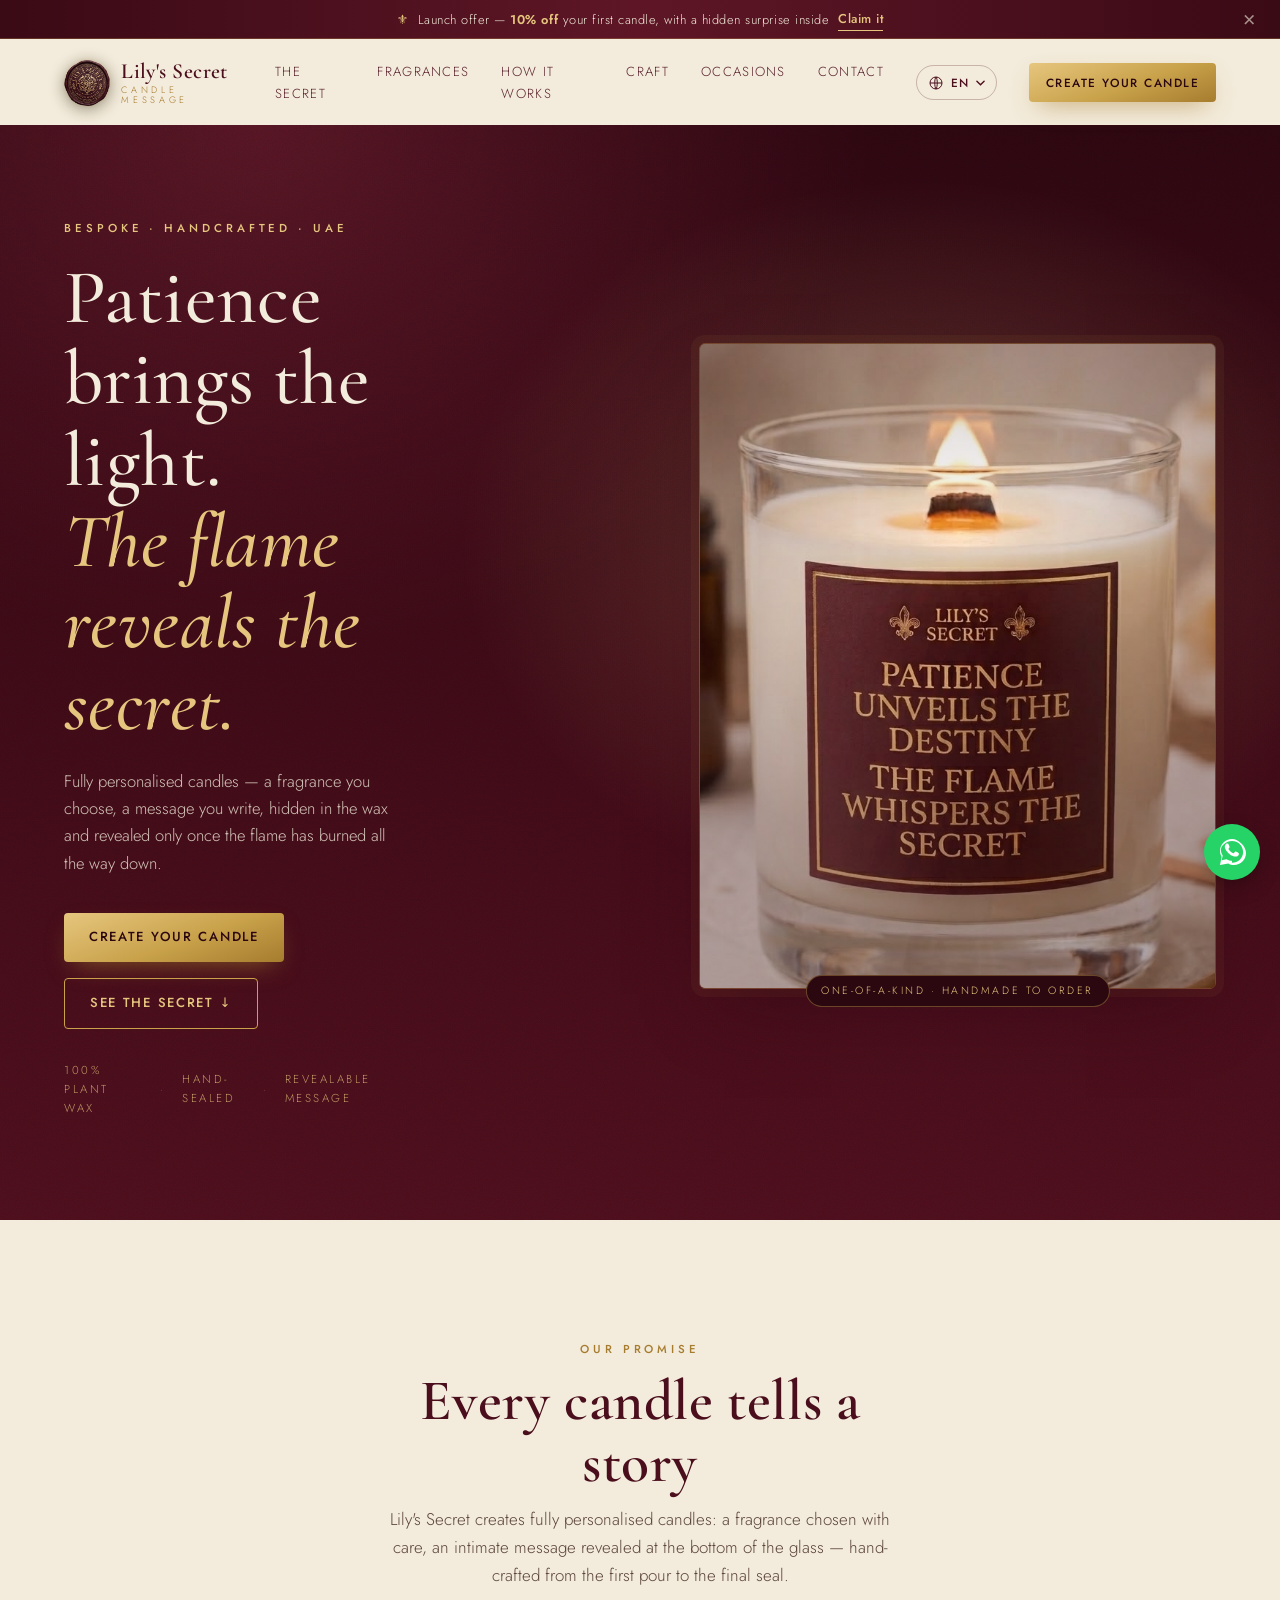
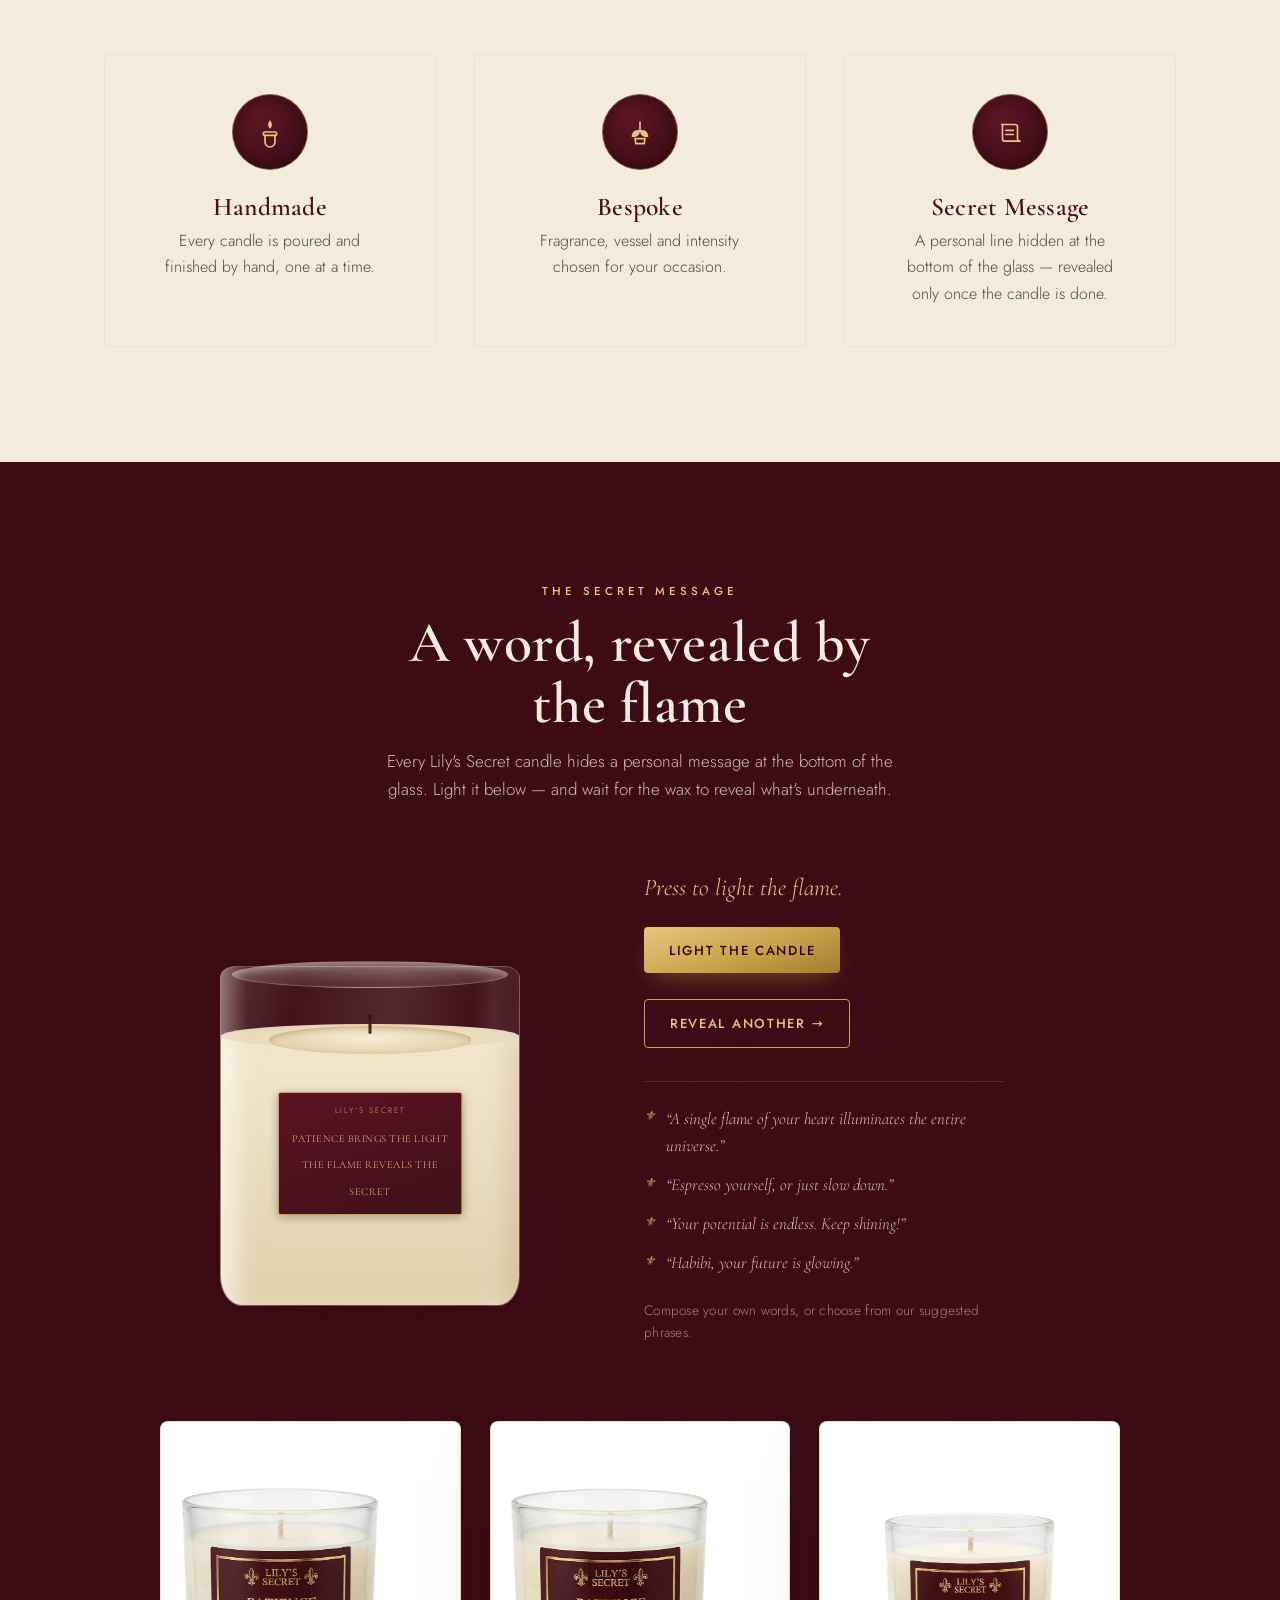
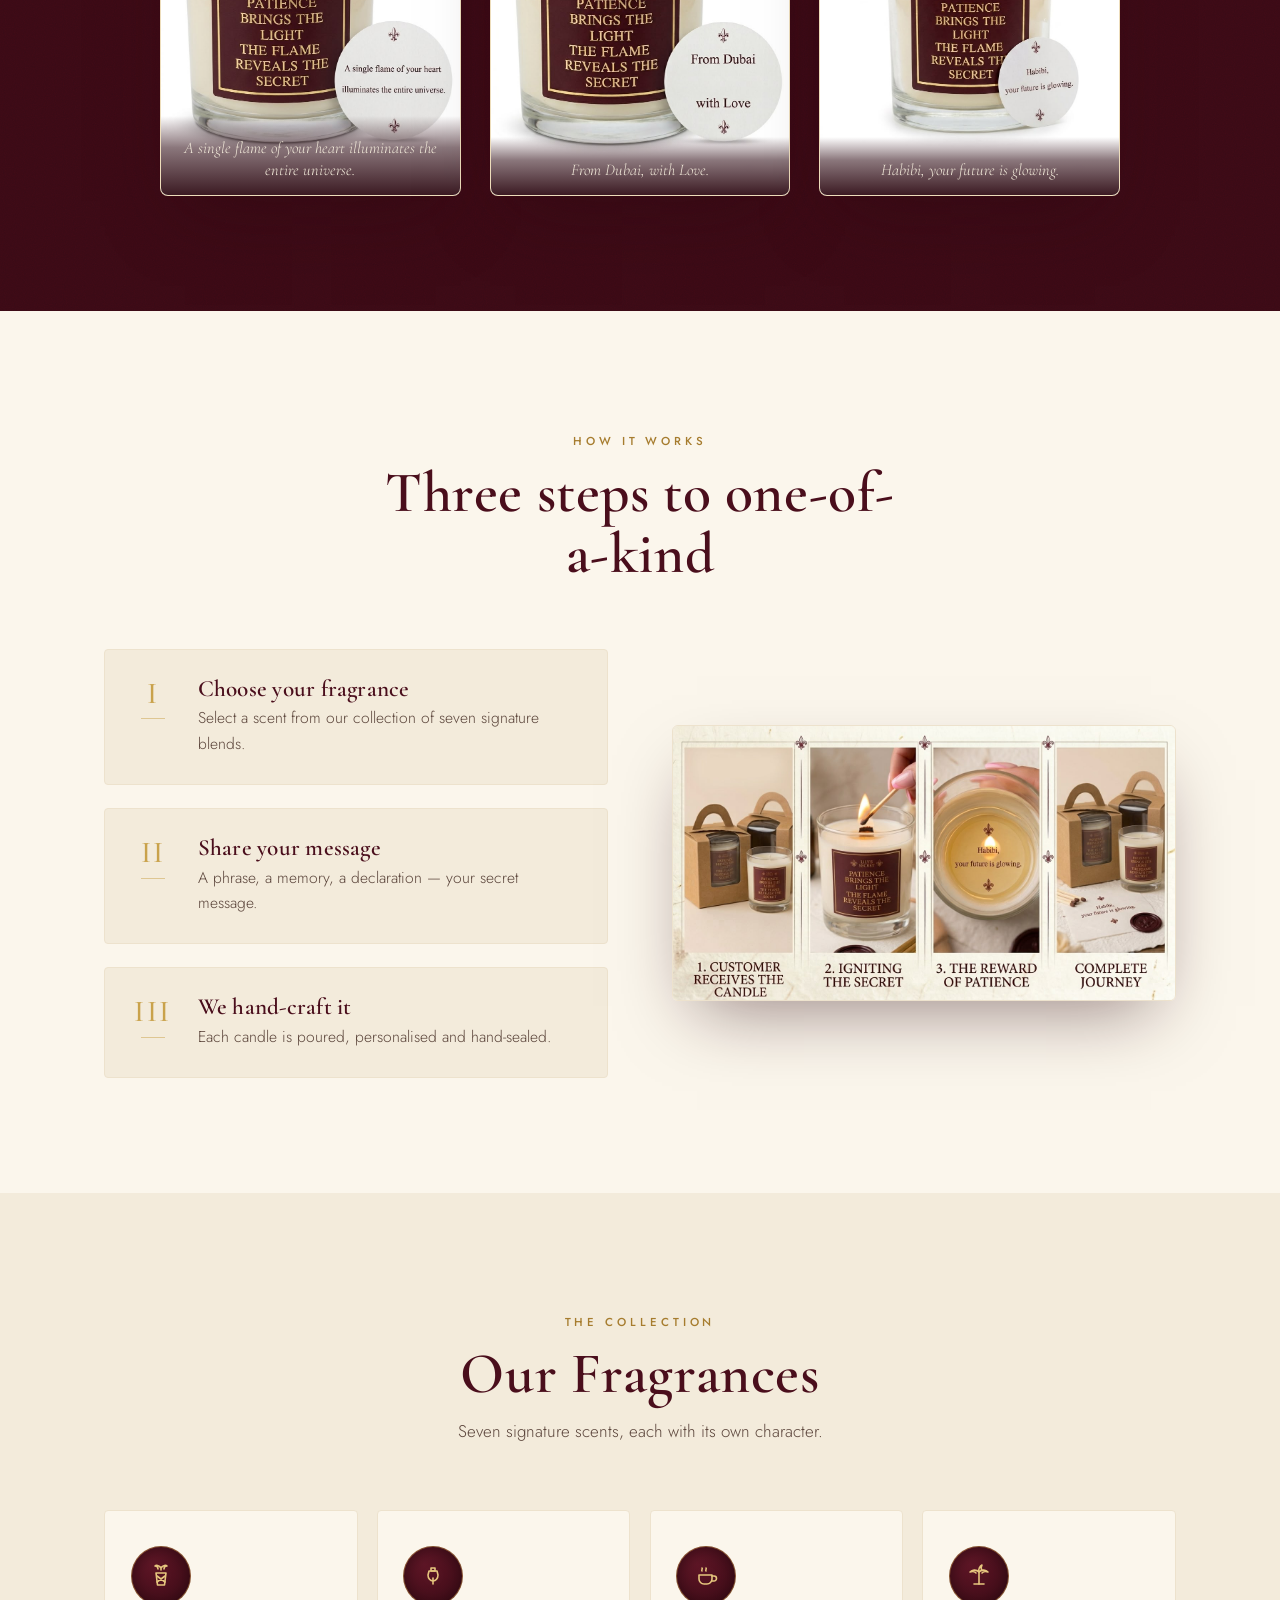
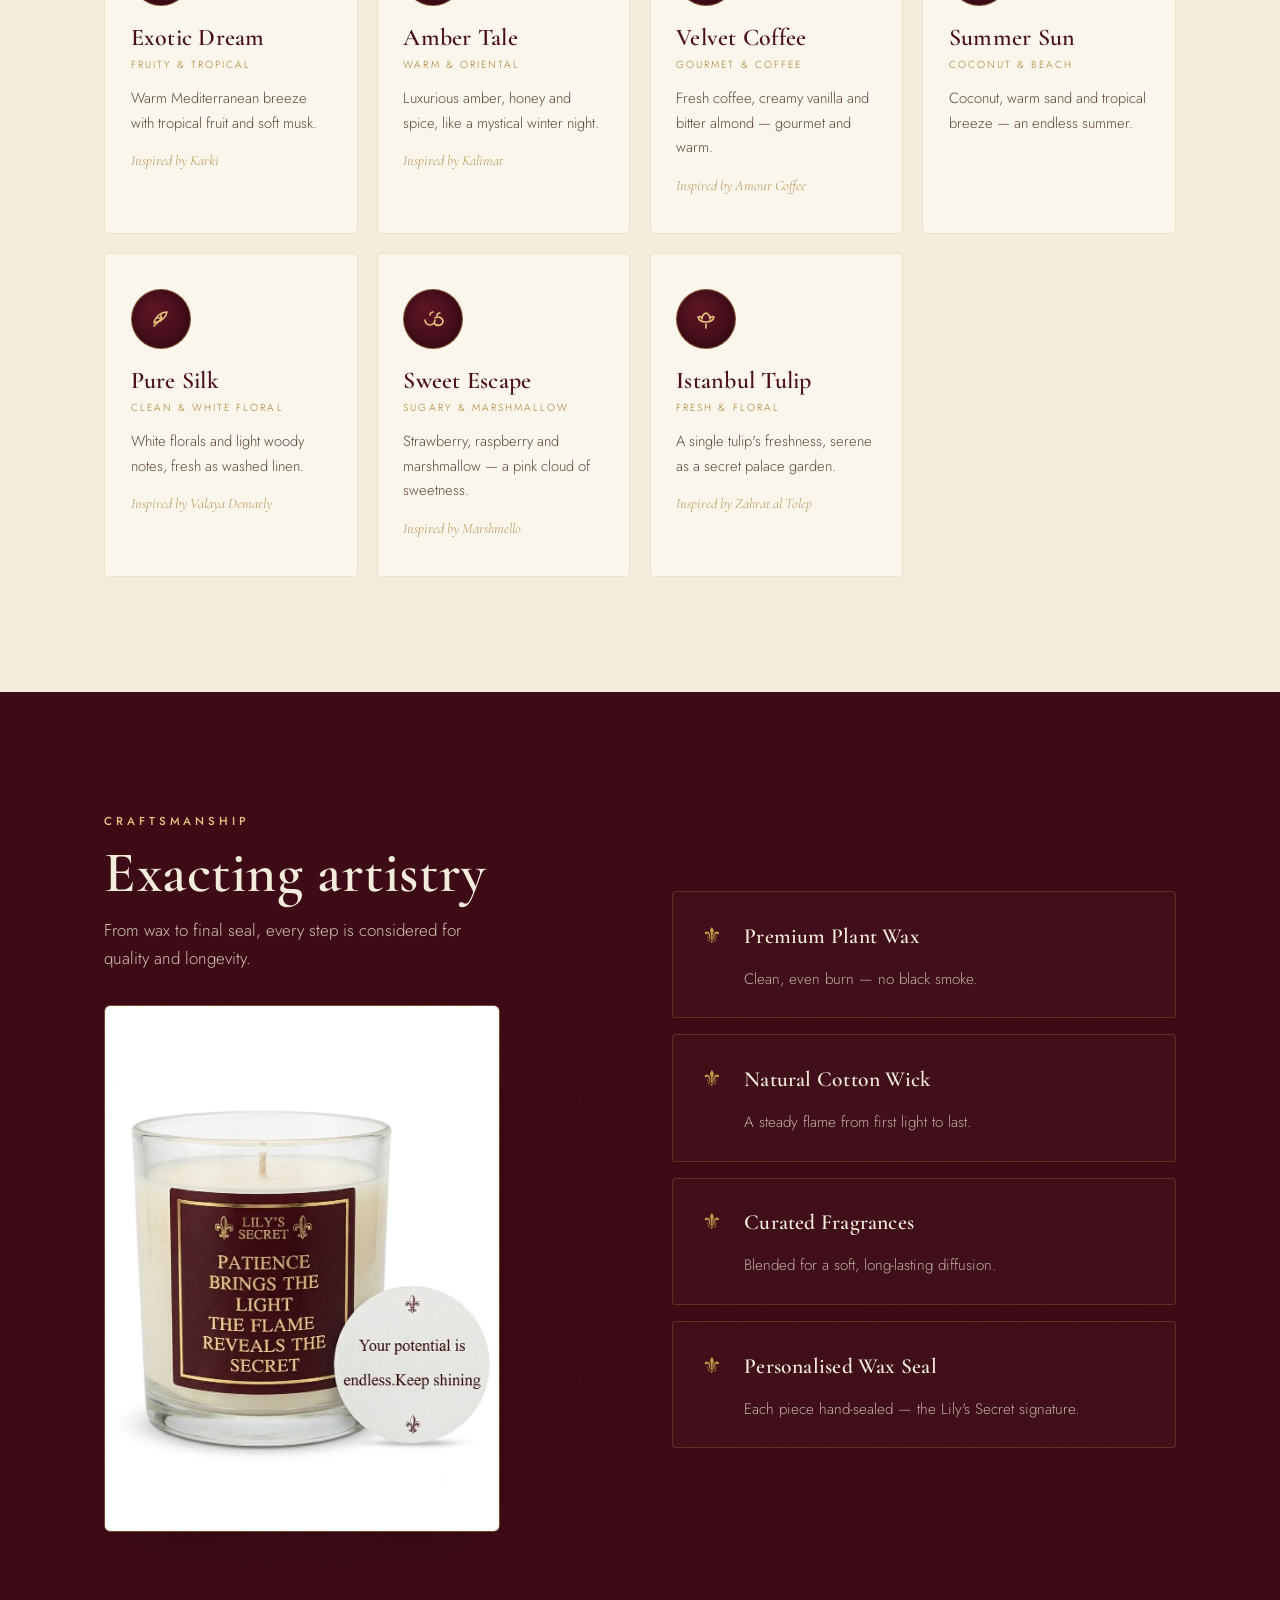
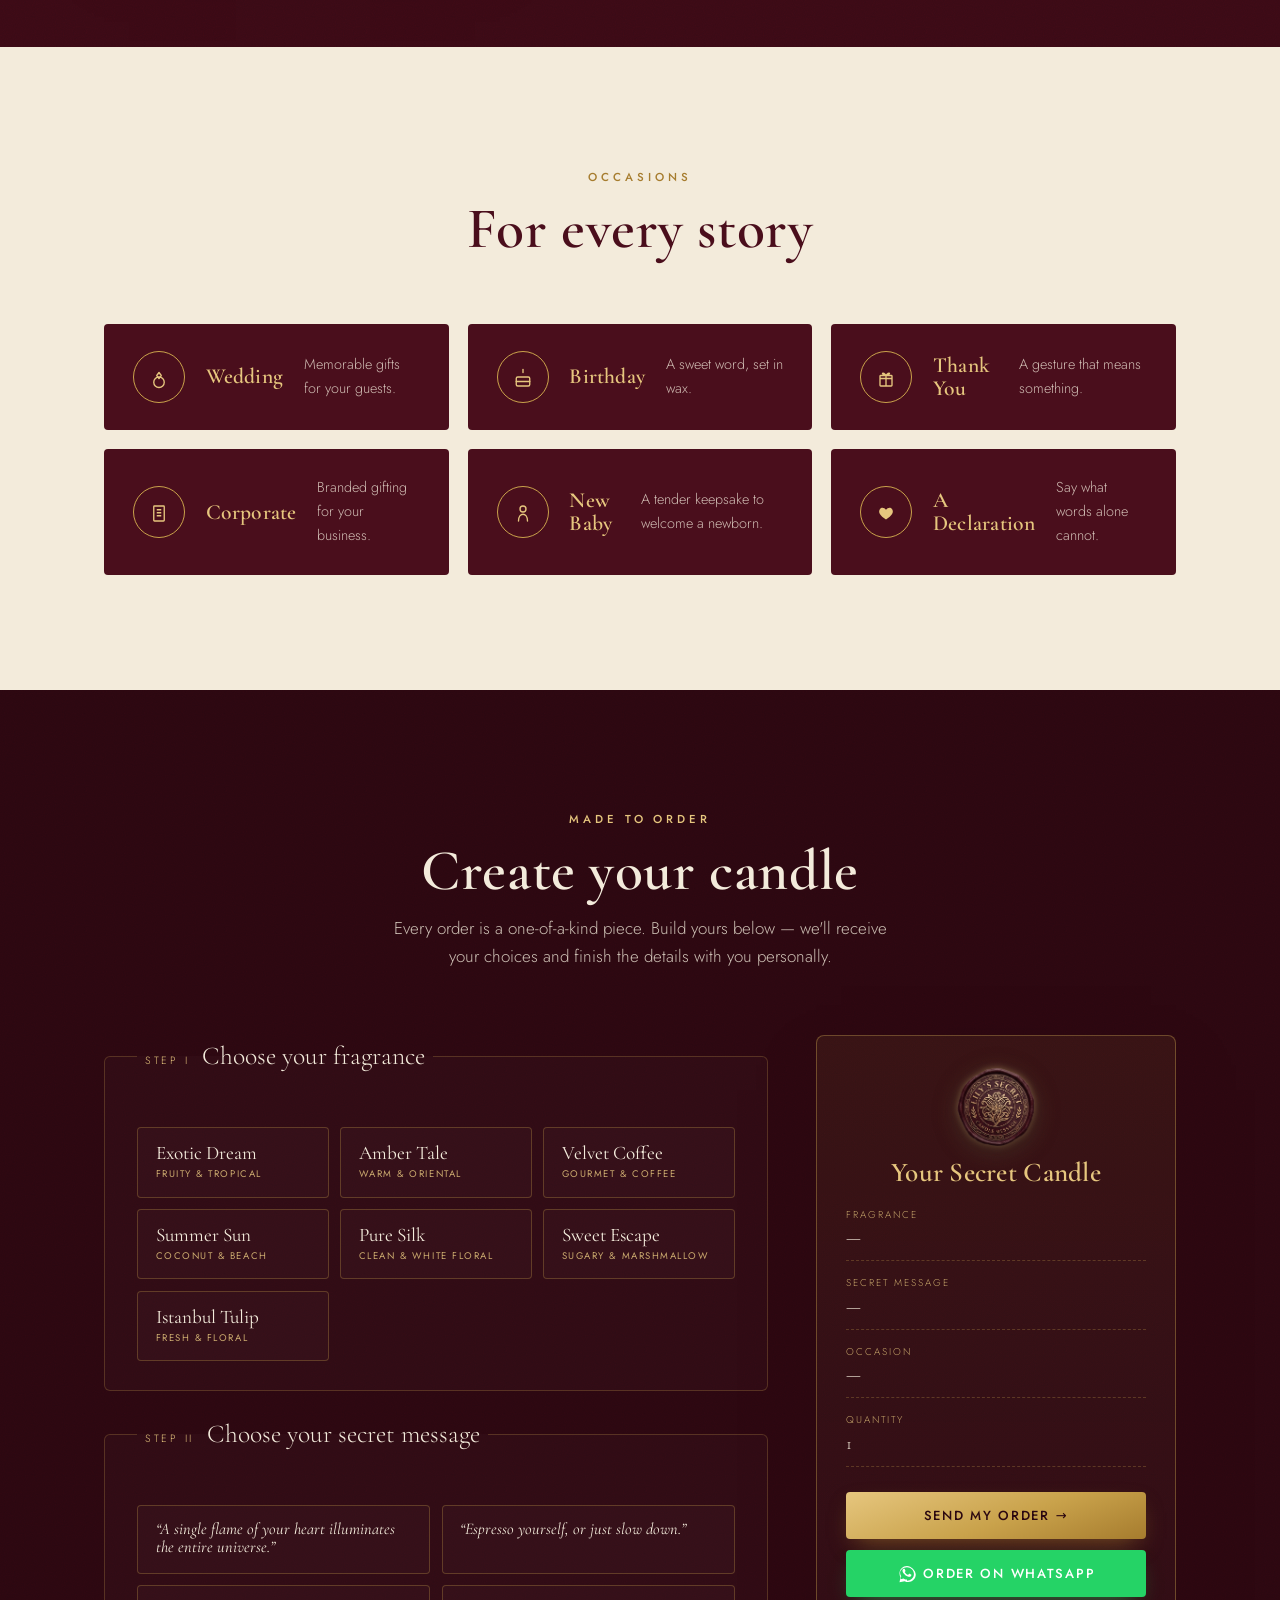
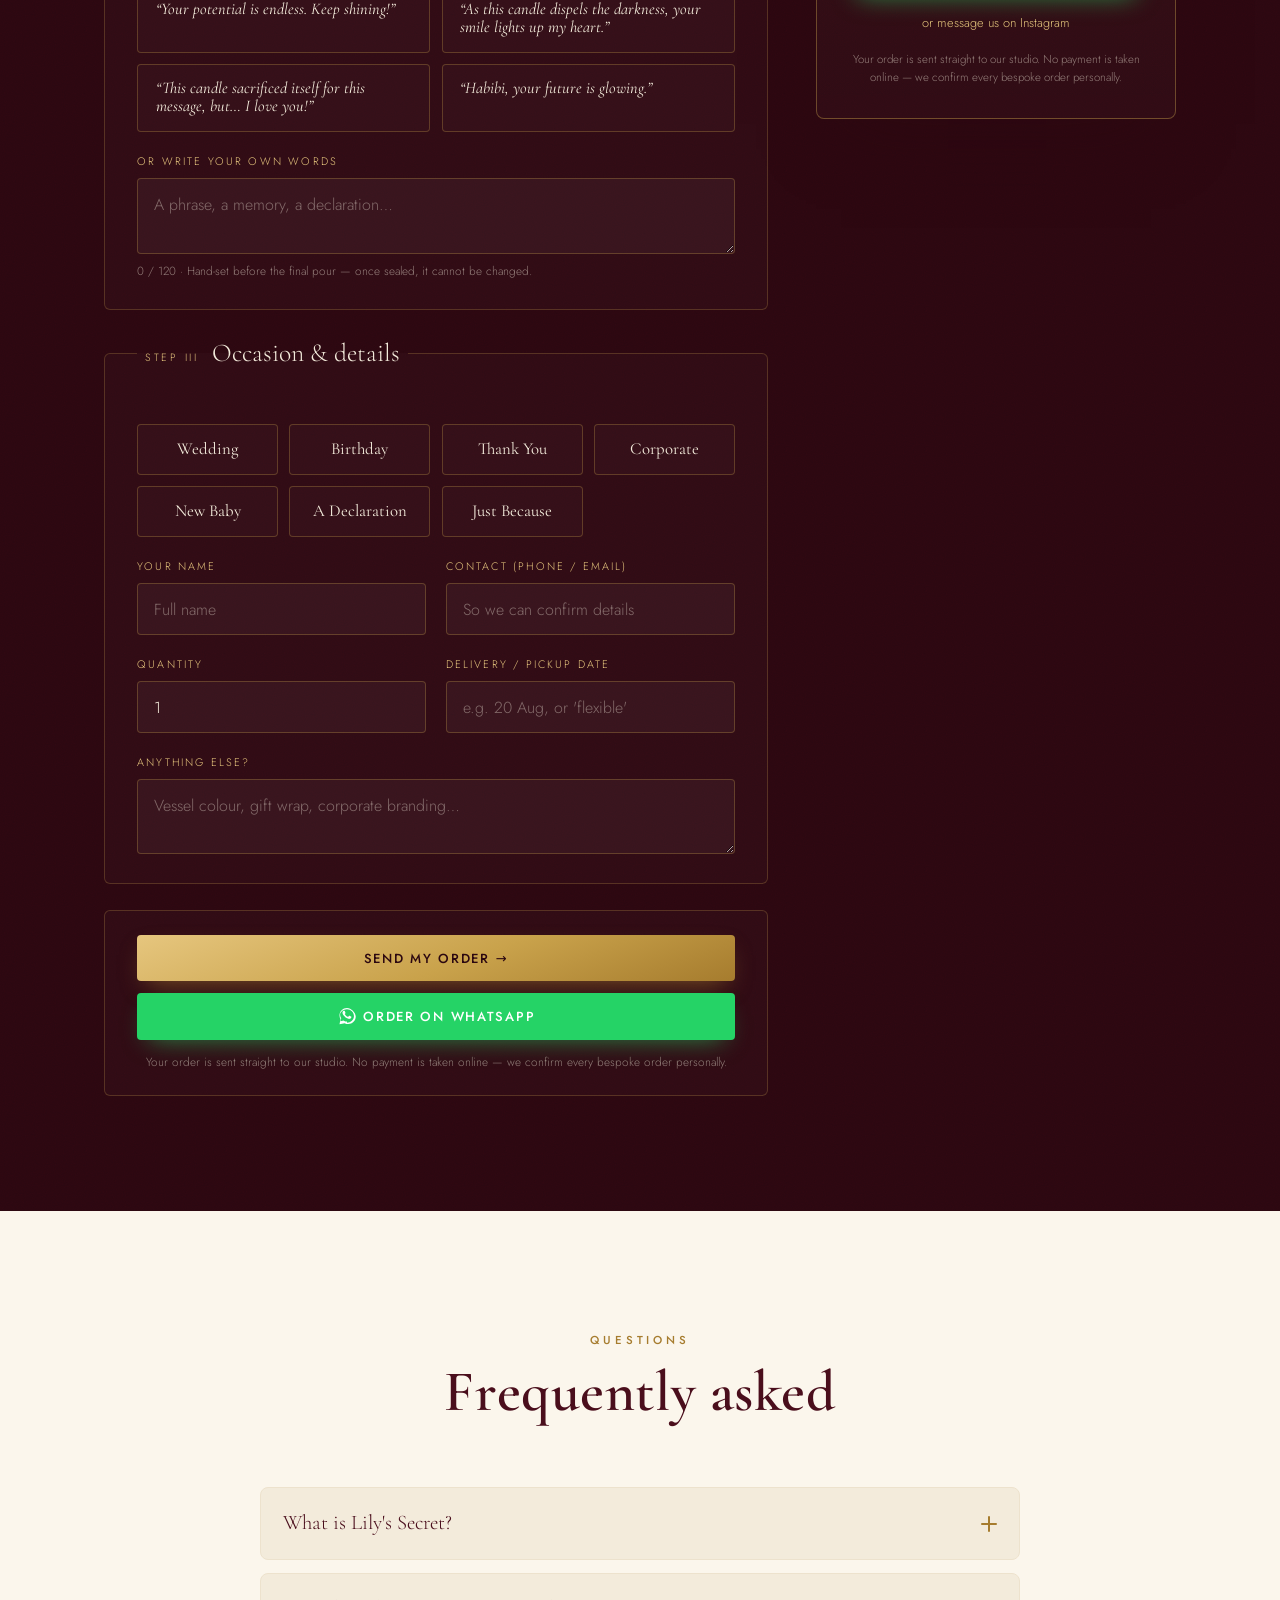
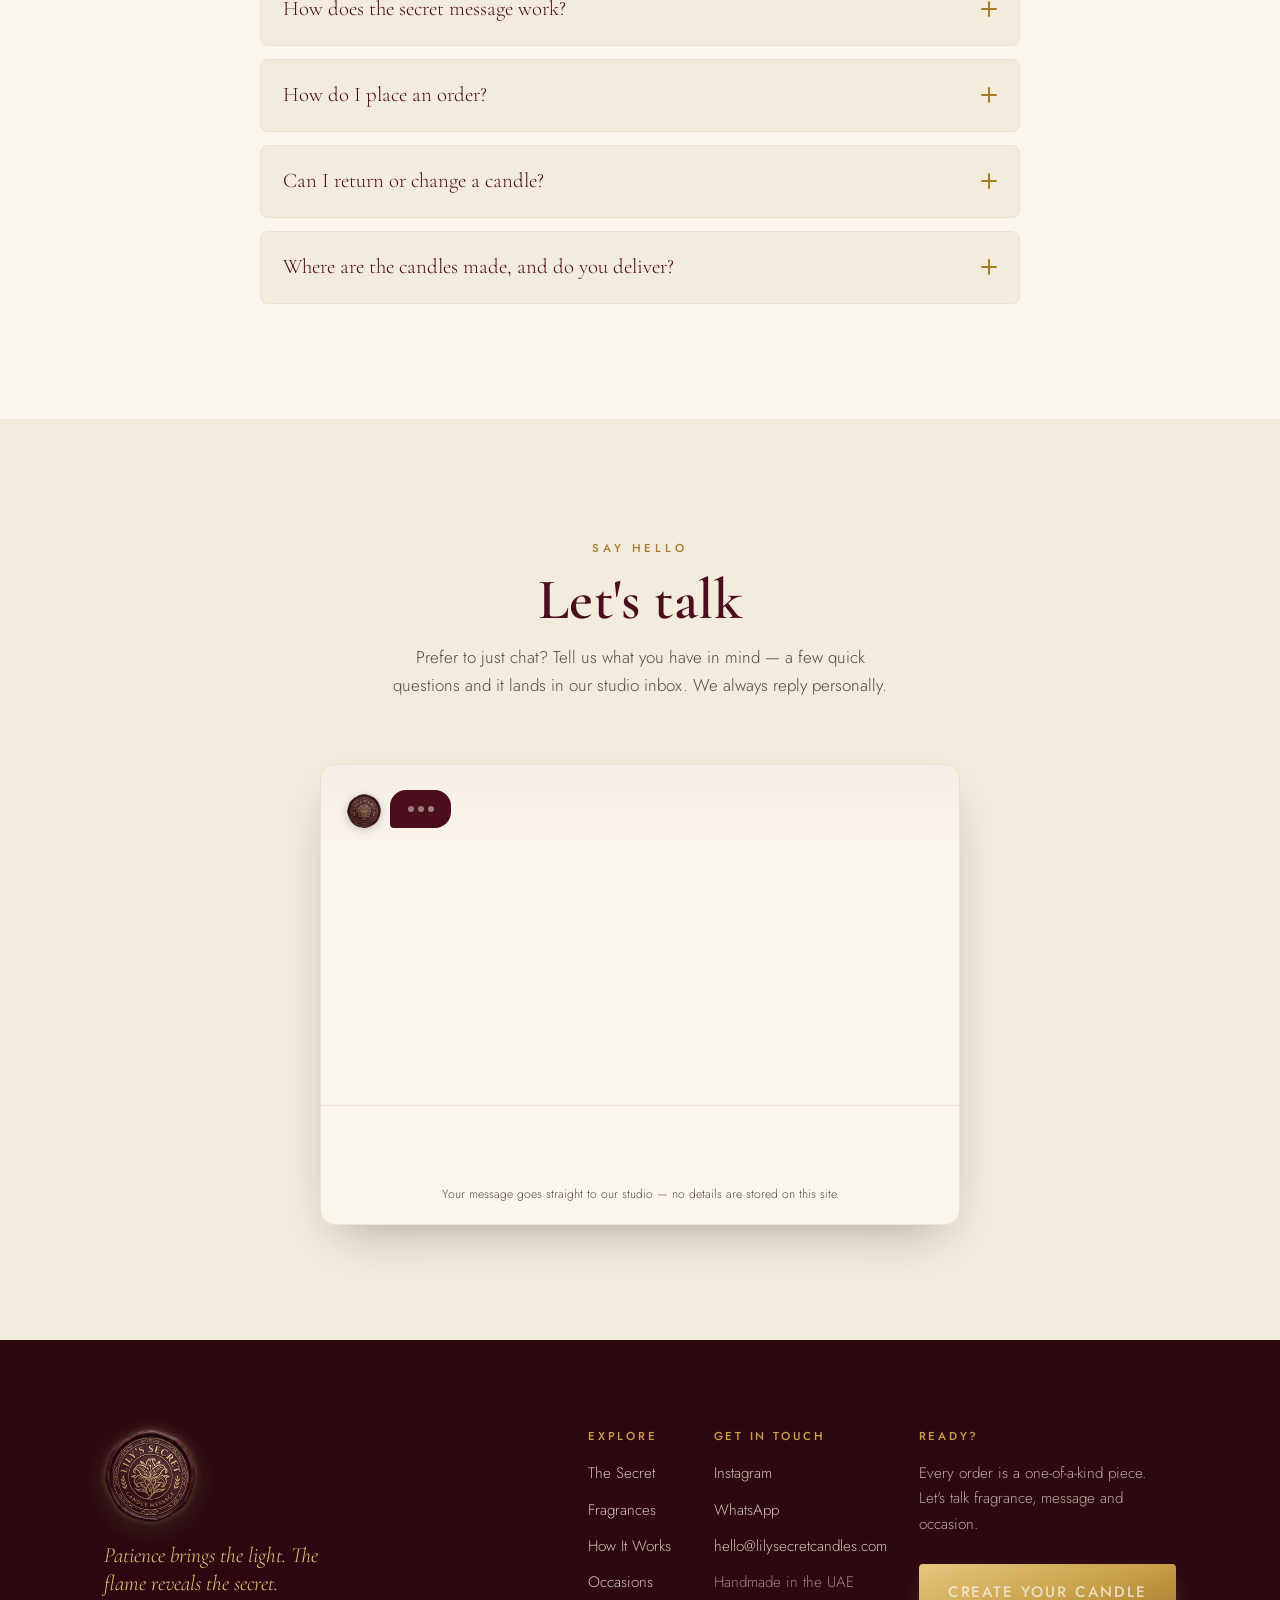
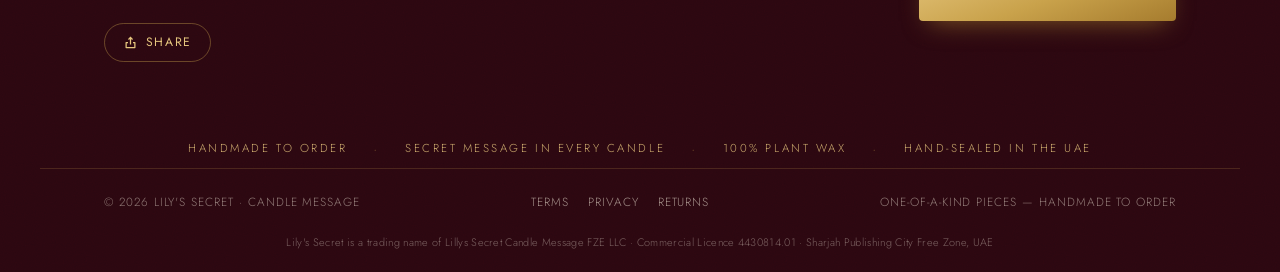
==== commit a60968c9: "Add a rising smoke wisp when the candle is blown out Blowing out the interactive candle now releases" ====
--- a/index.html
+++ b/index.html
@@ -268,6 +268,7 @@
           </div>
           <div class="candle__wick" aria-hidden="true"></div>
           <div class="candle__flame" id="flame" aria-hidden="true"><i></i></div>
+          <div class="candle__smoke" aria-hidden="true"><span></span><span></span><span></span></div>
           <div class="candle__rim" aria-hidden="true"></div>
           <div class="candle__gloss" aria-hidden="true"></div>
         </div>
--- a/css/styles.css
+++ b/css/styles.css
@@ -922,3 +922,21 @@
 .bstep-actions .btn{justify-content:center;width:100%}
 .bstep-actions__note{font-size:.74rem;color:rgba(243,235,219,.5);text-align:center;line-height:1.5;margin-top:.1rem}
 @media (max-width:860px){ .bstep-actions{display:none} }
+
+/* candle smoke — a wisp that rises when the candle is blown out */
+.candle__smoke{position:absolute;left:50%;top:2%;transform:translateX(-50%);width:30px;height:74px;z-index:8;pointer-events:none}
+.candle__smoke span{
+  position:absolute;left:50%;bottom:0;width:13px;height:13px;border-radius:50%;
+  background:radial-gradient(circle, rgba(240,238,233,.9), rgba(220,216,208,0) 72%);
+  opacity:0;filter:blur(2.5px);will-change:transform,opacity;
+}
+.candle.smoking .candle__smoke span{animation:smoke 1.8s ease-out forwards}
+.candle.smoking .candle__smoke span:nth-child(2){animation-delay:.2s}
+.candle.smoking .candle__smoke span:nth-child(3){animation-delay:.42s}
+@keyframes smoke{
+  0%{opacity:0;transform:translate(-50%,4px) scale(.5)}
+  15%{opacity:.95}
+  50%{opacity:.75;transform:translate(-74%,-30px) scale(1.7)}
+  100%{opacity:0;transform:translate(-34%,-64px) scale(2.8)}
+}
+@media (prefers-reduced-motion:reduce){.candle.smoking .candle__smoke span{animation:none}}
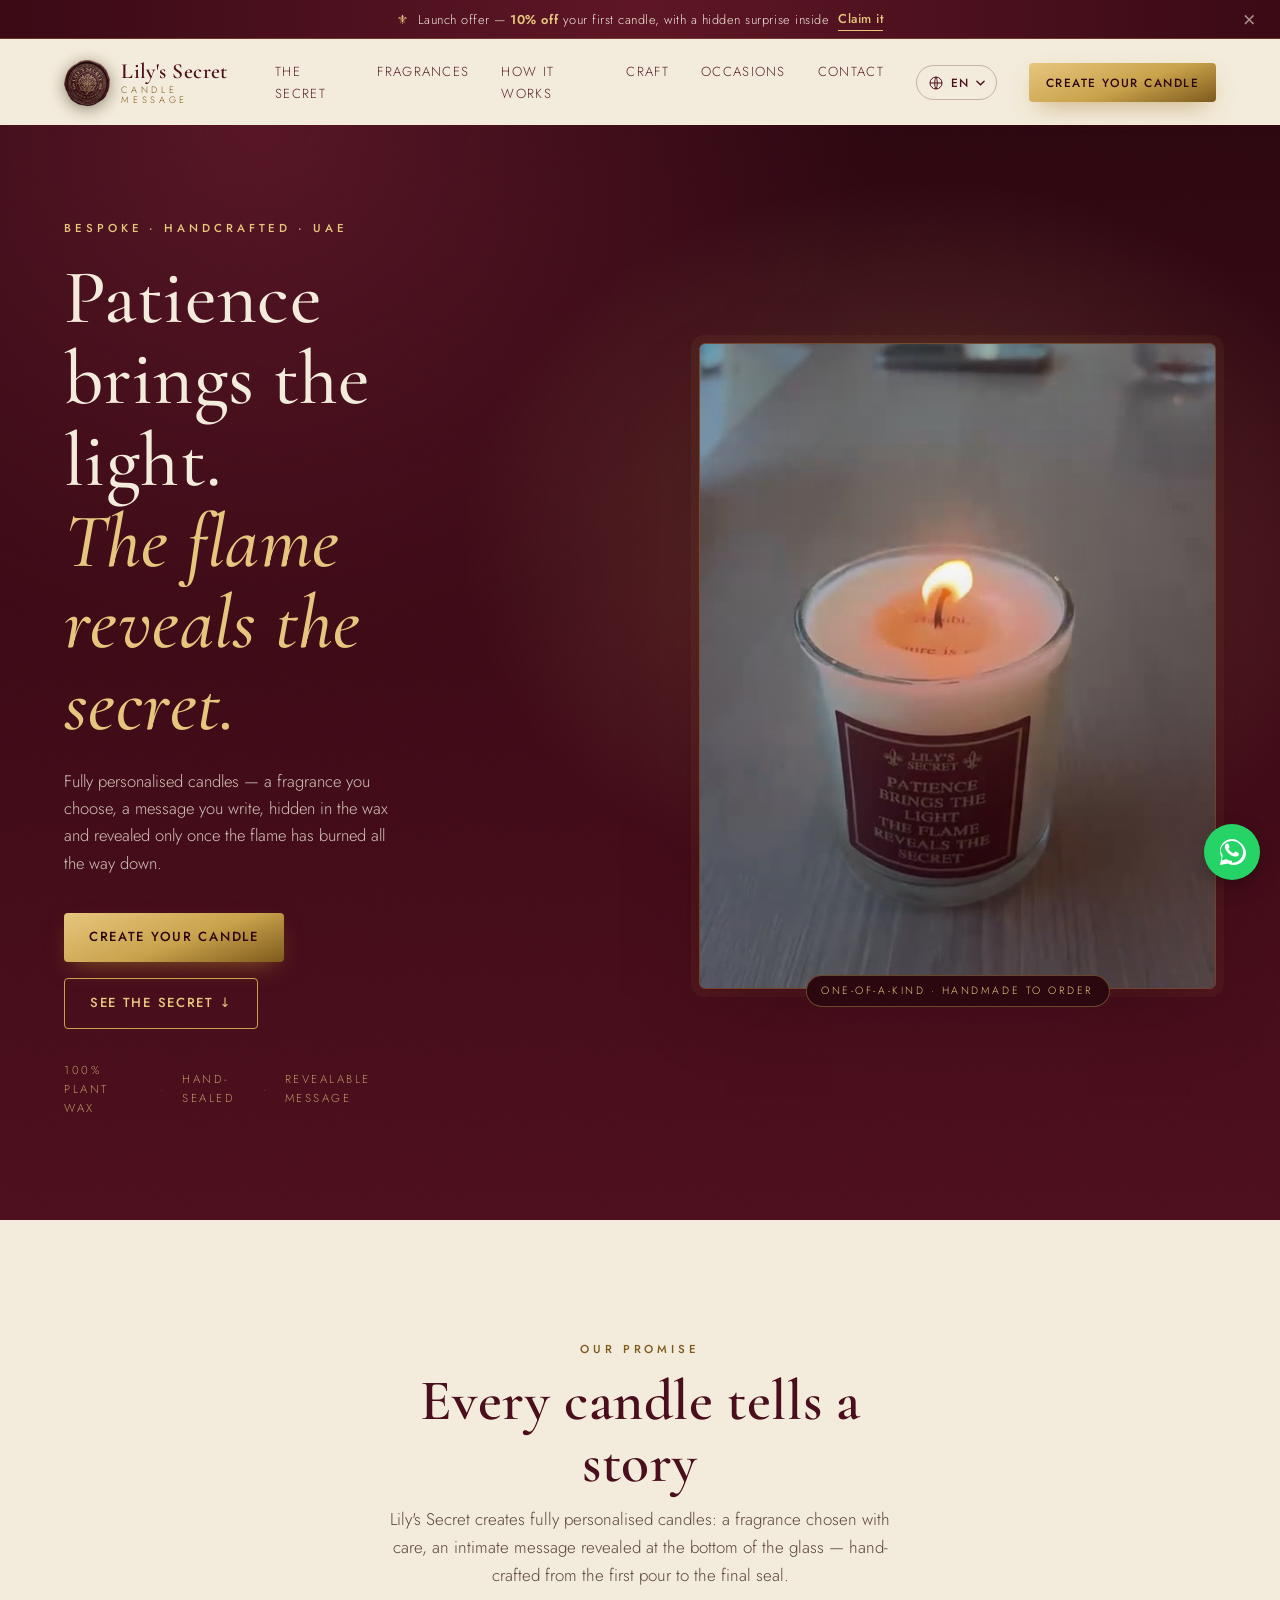
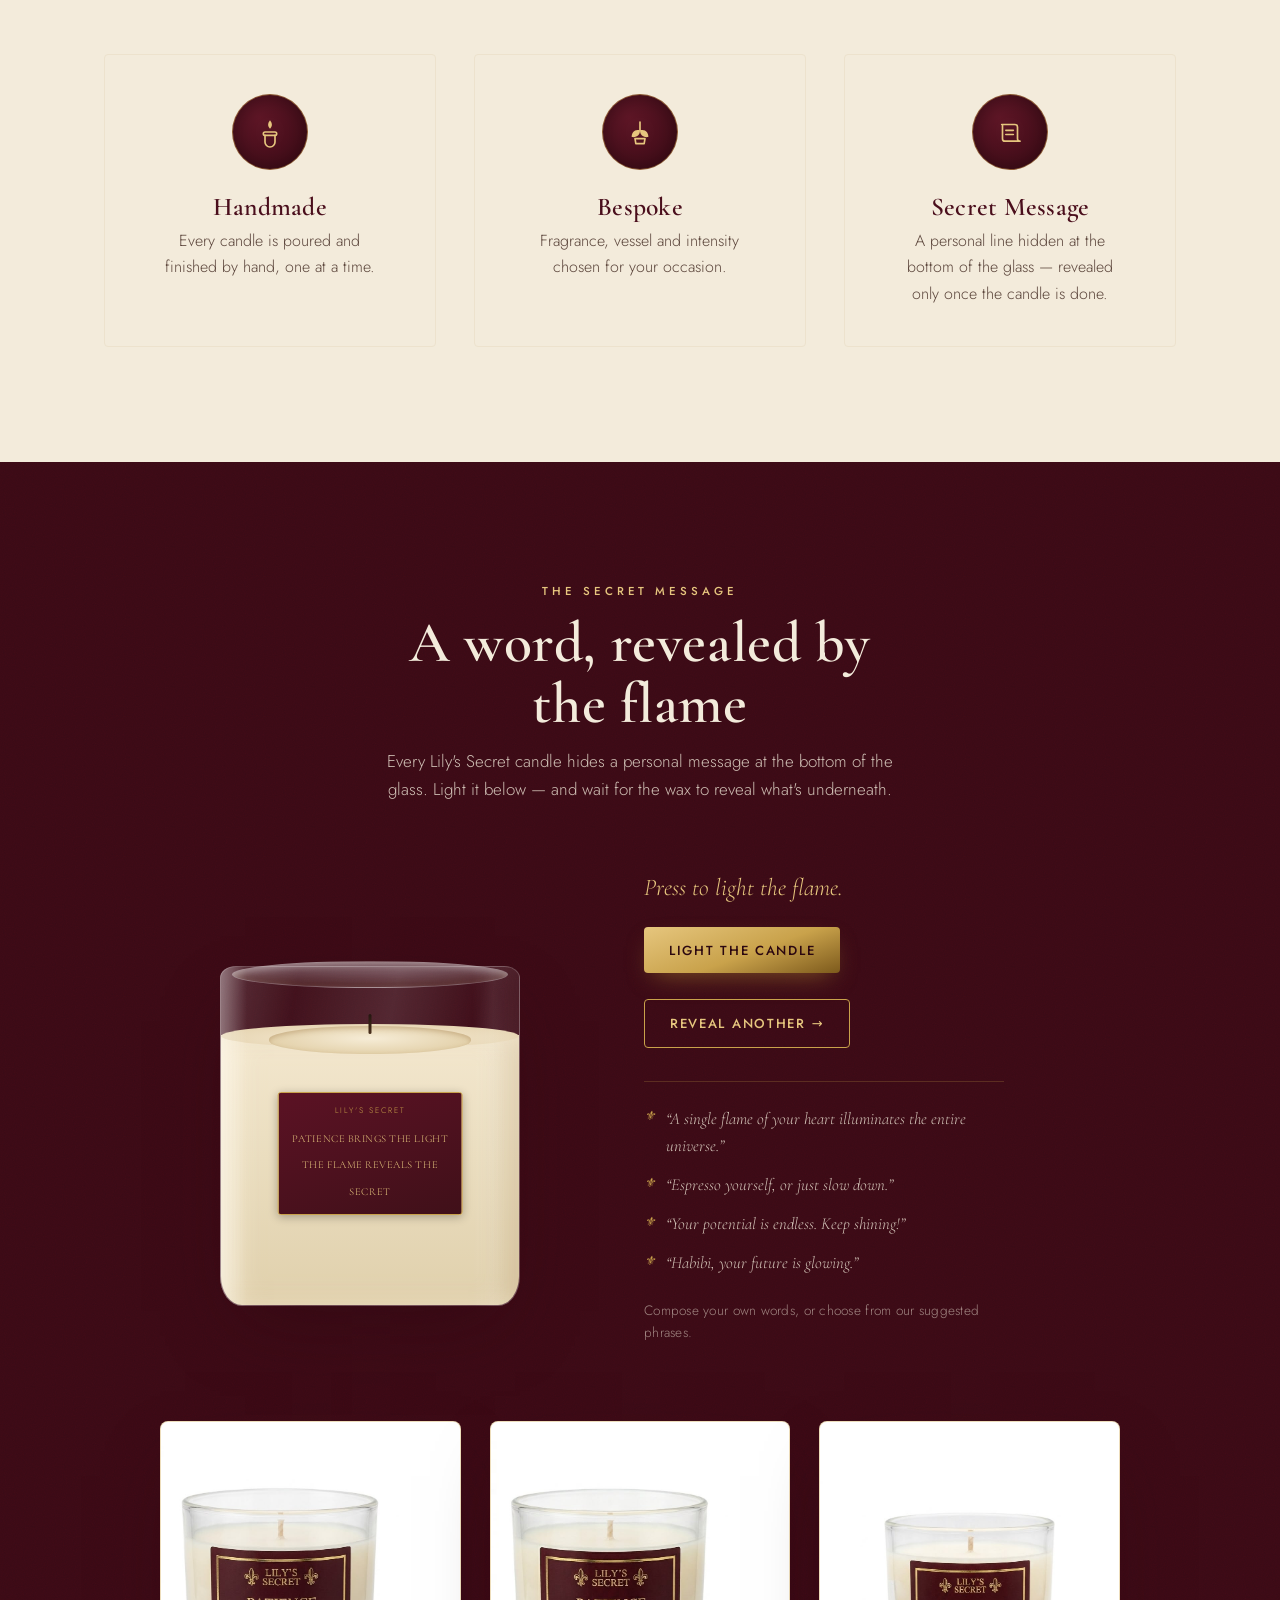
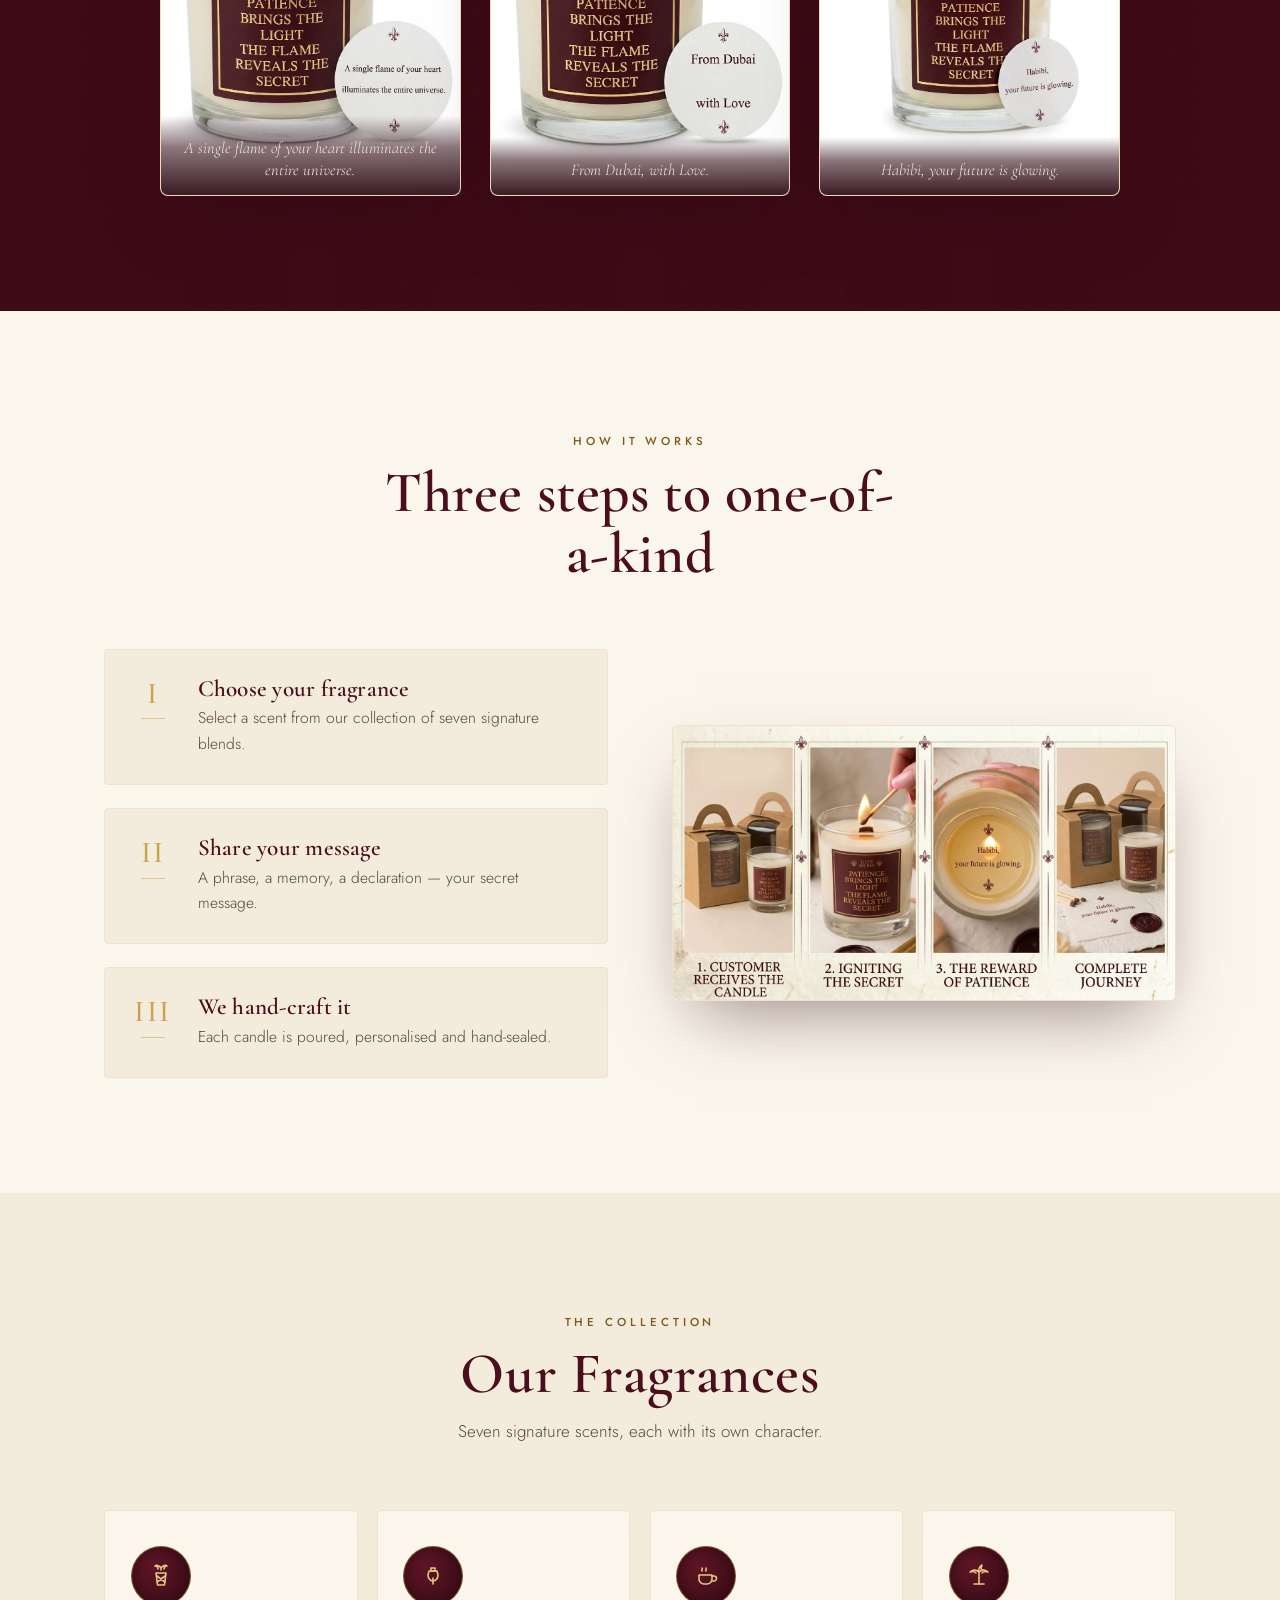
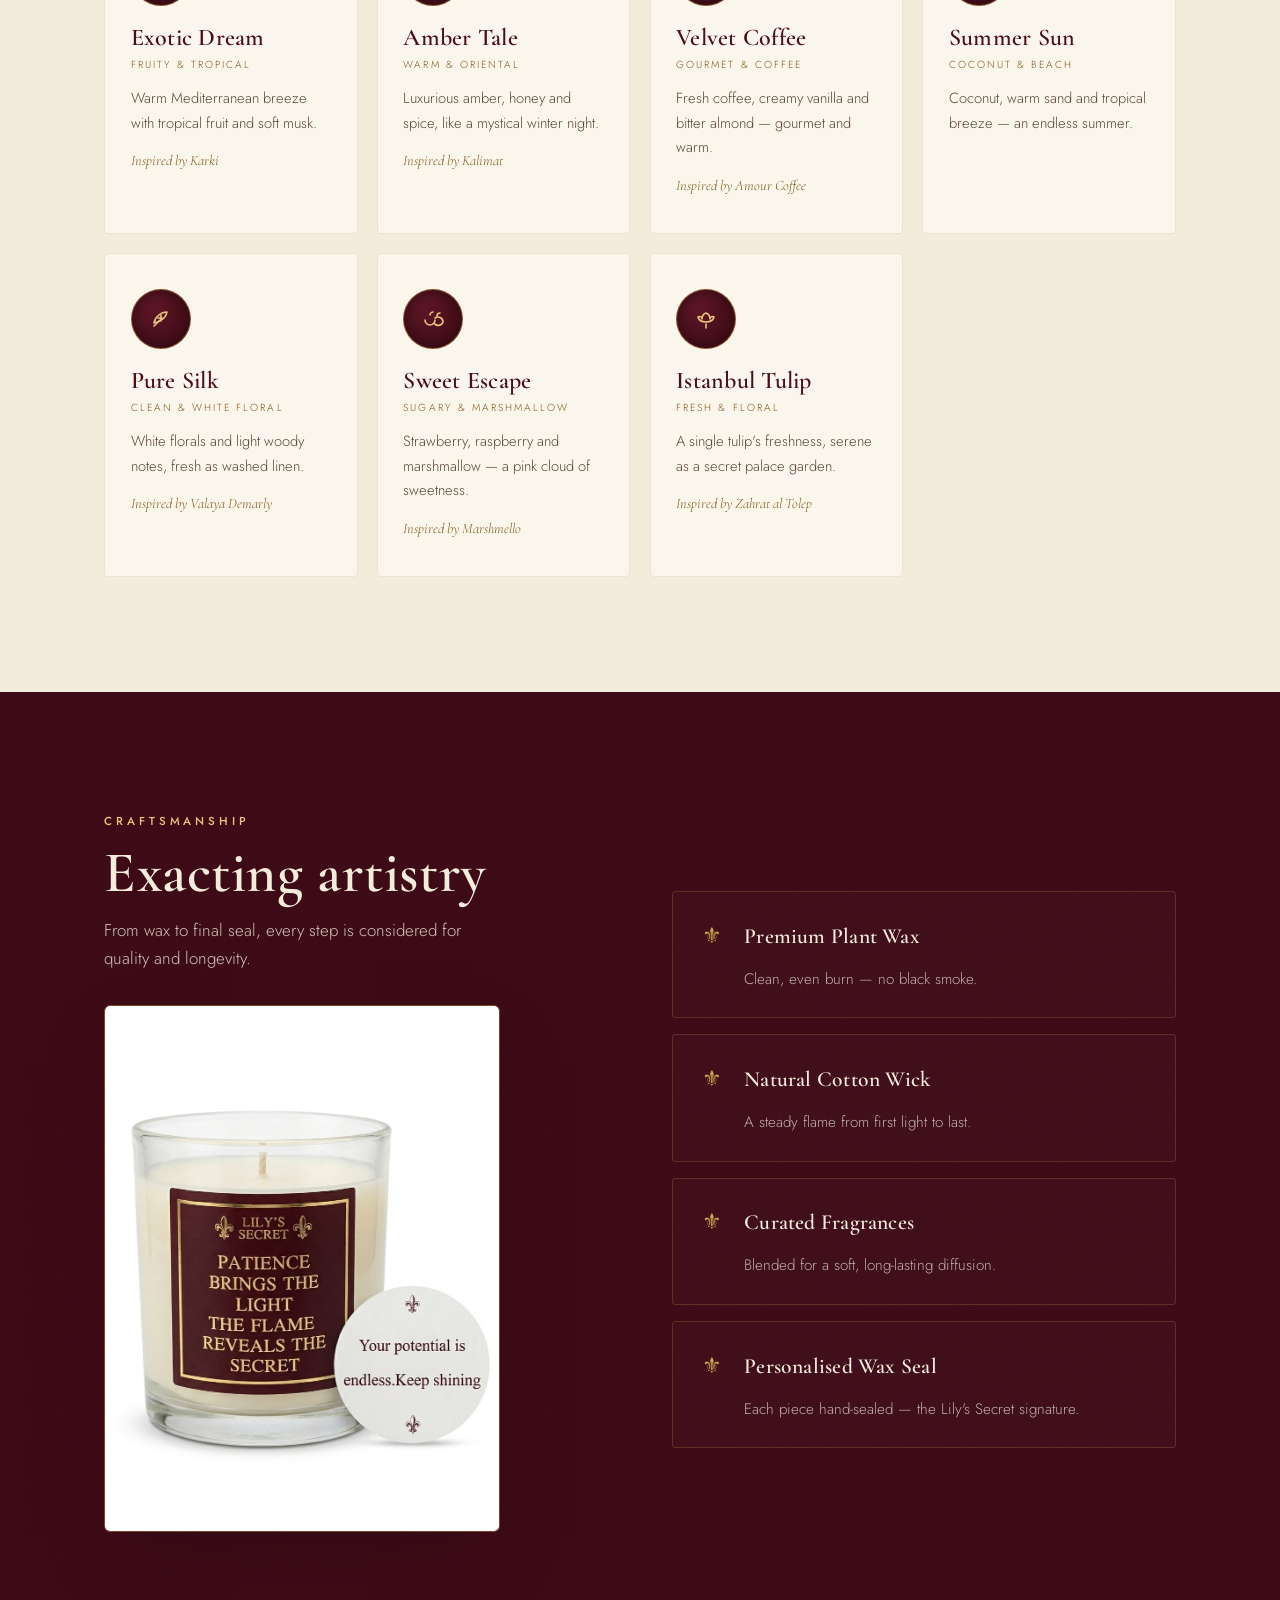
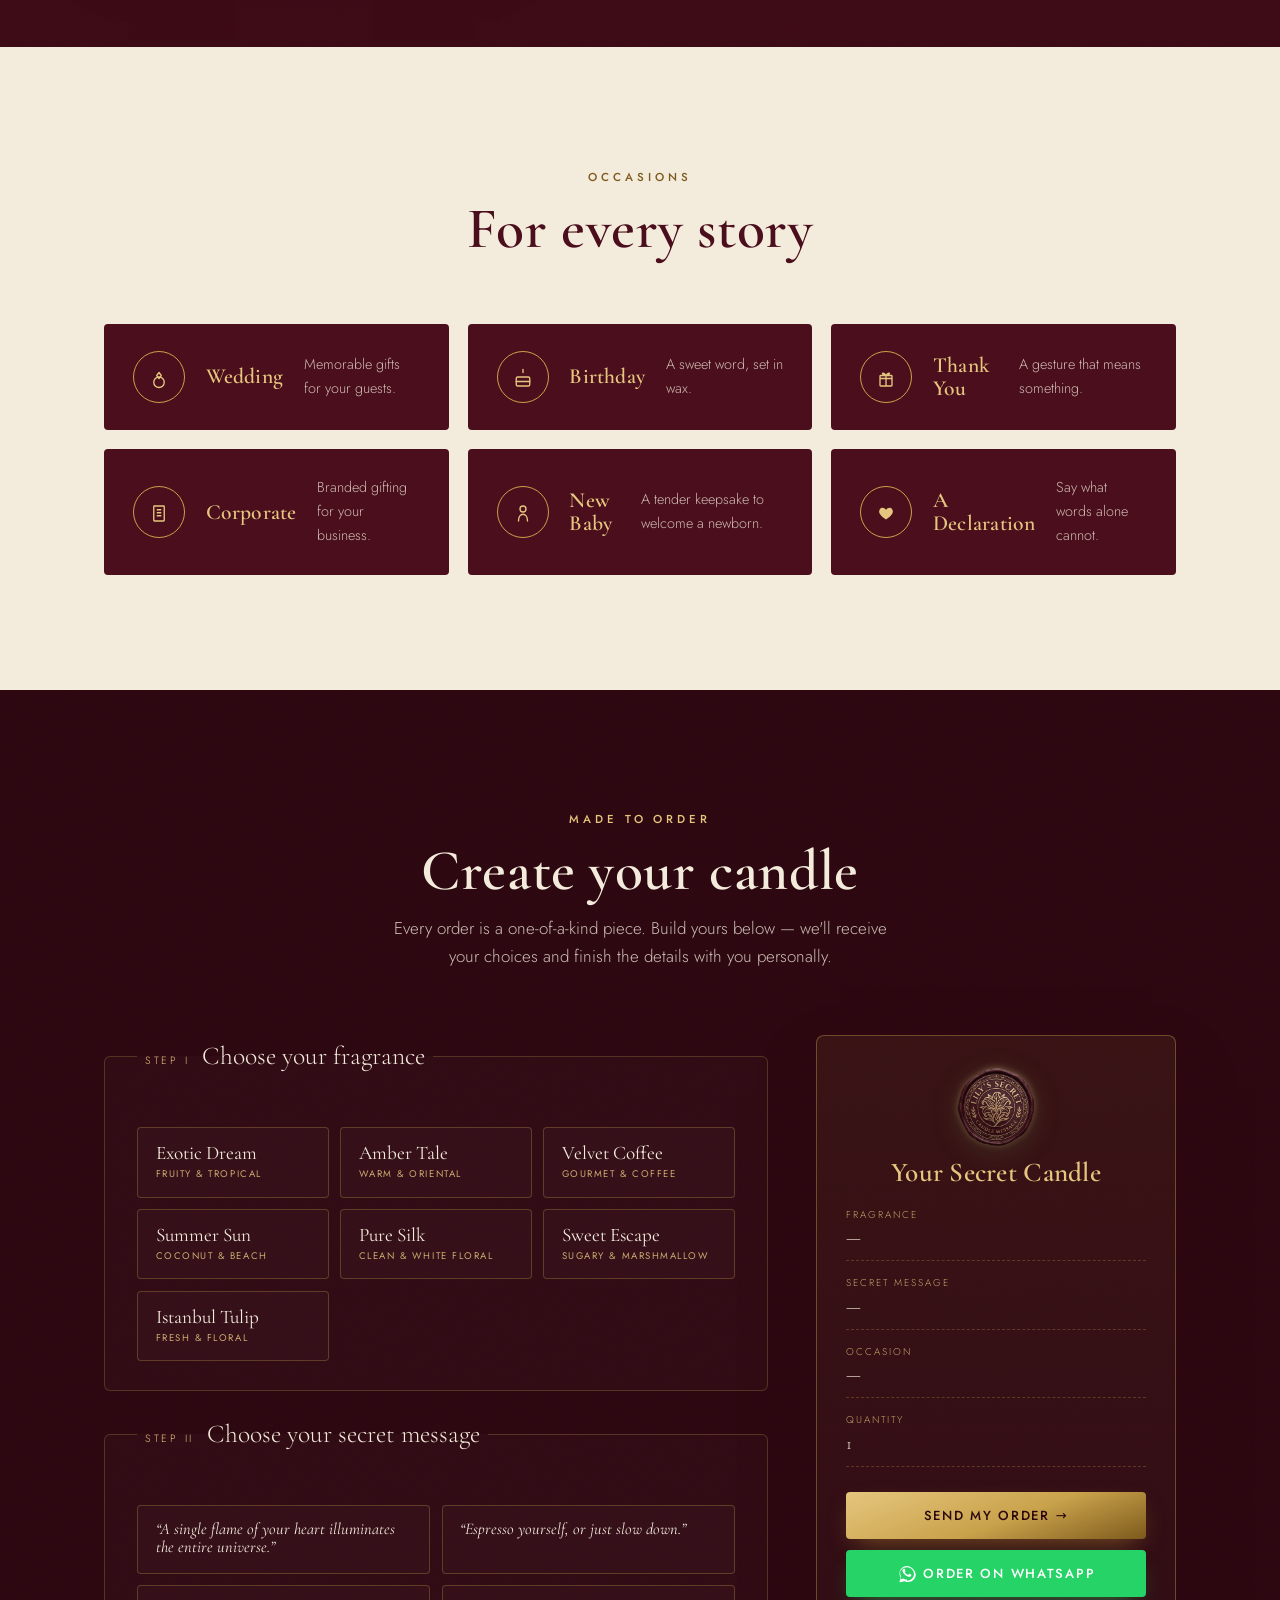
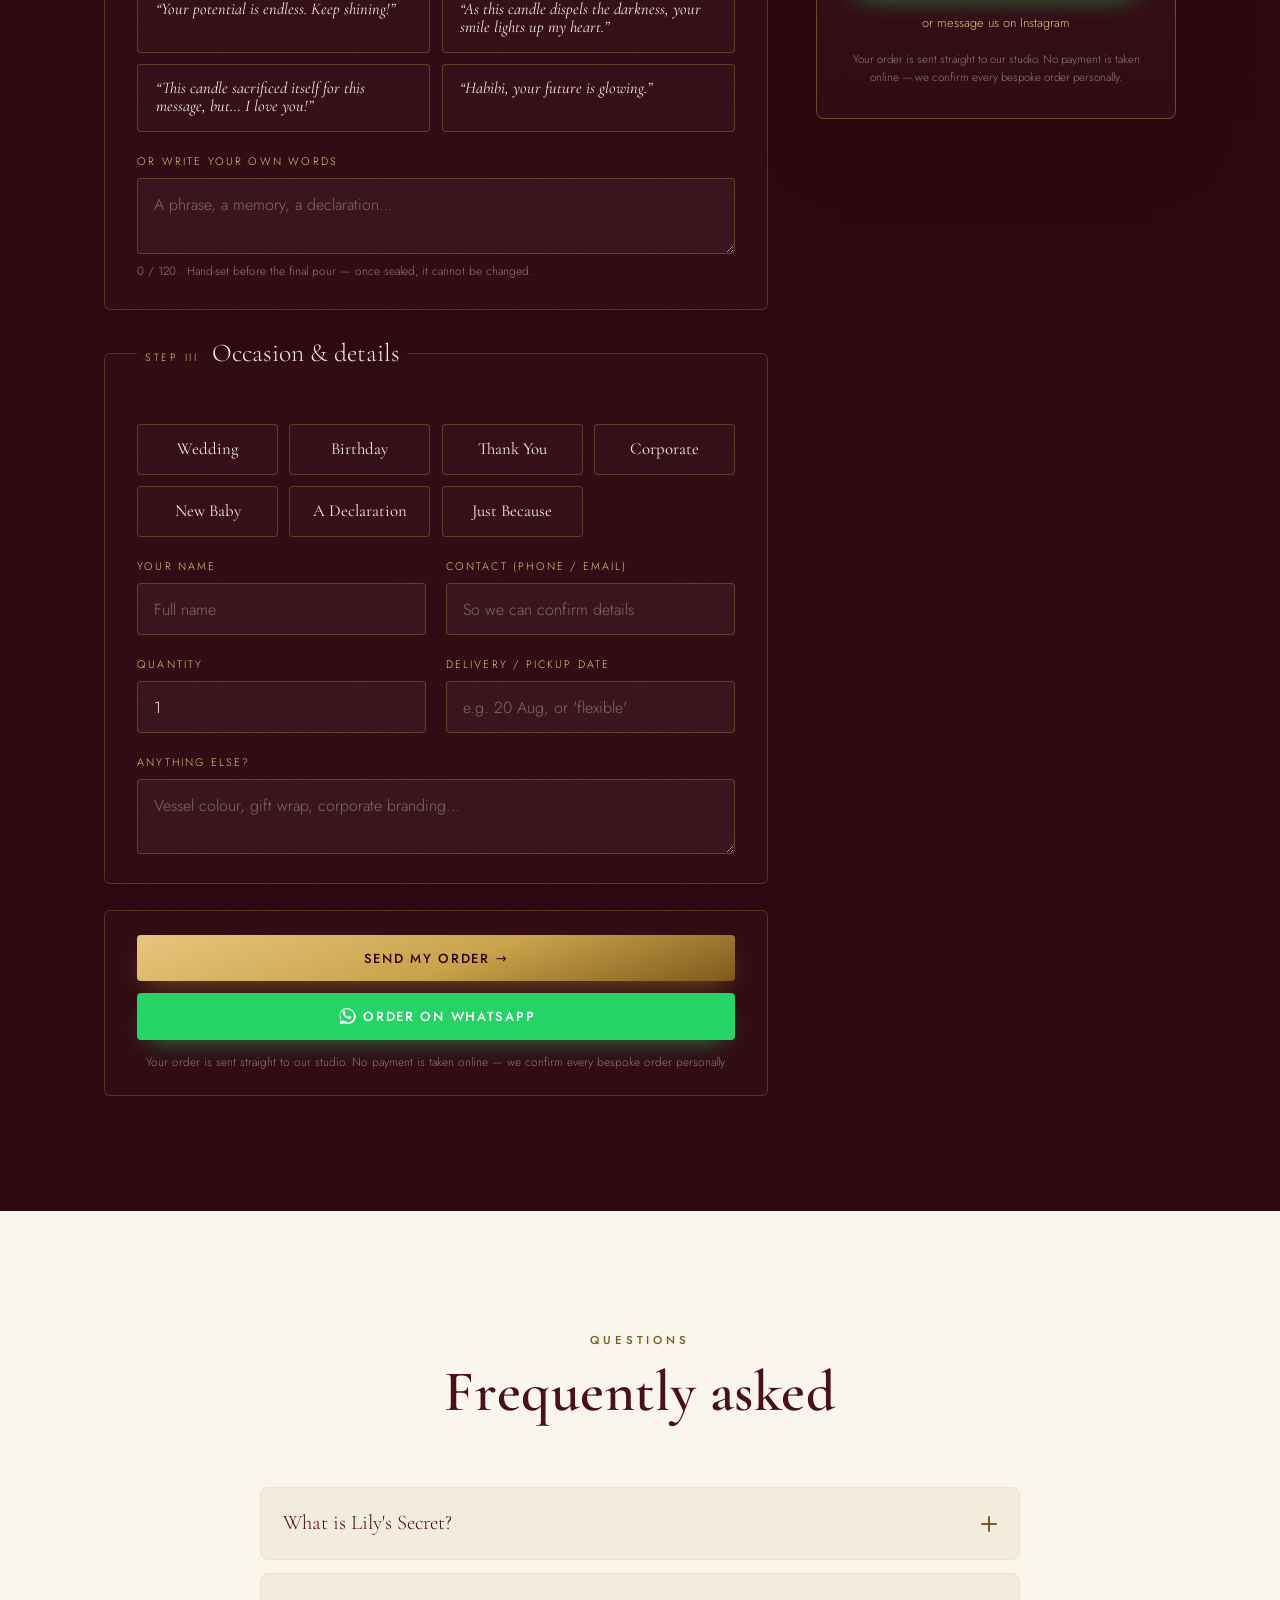
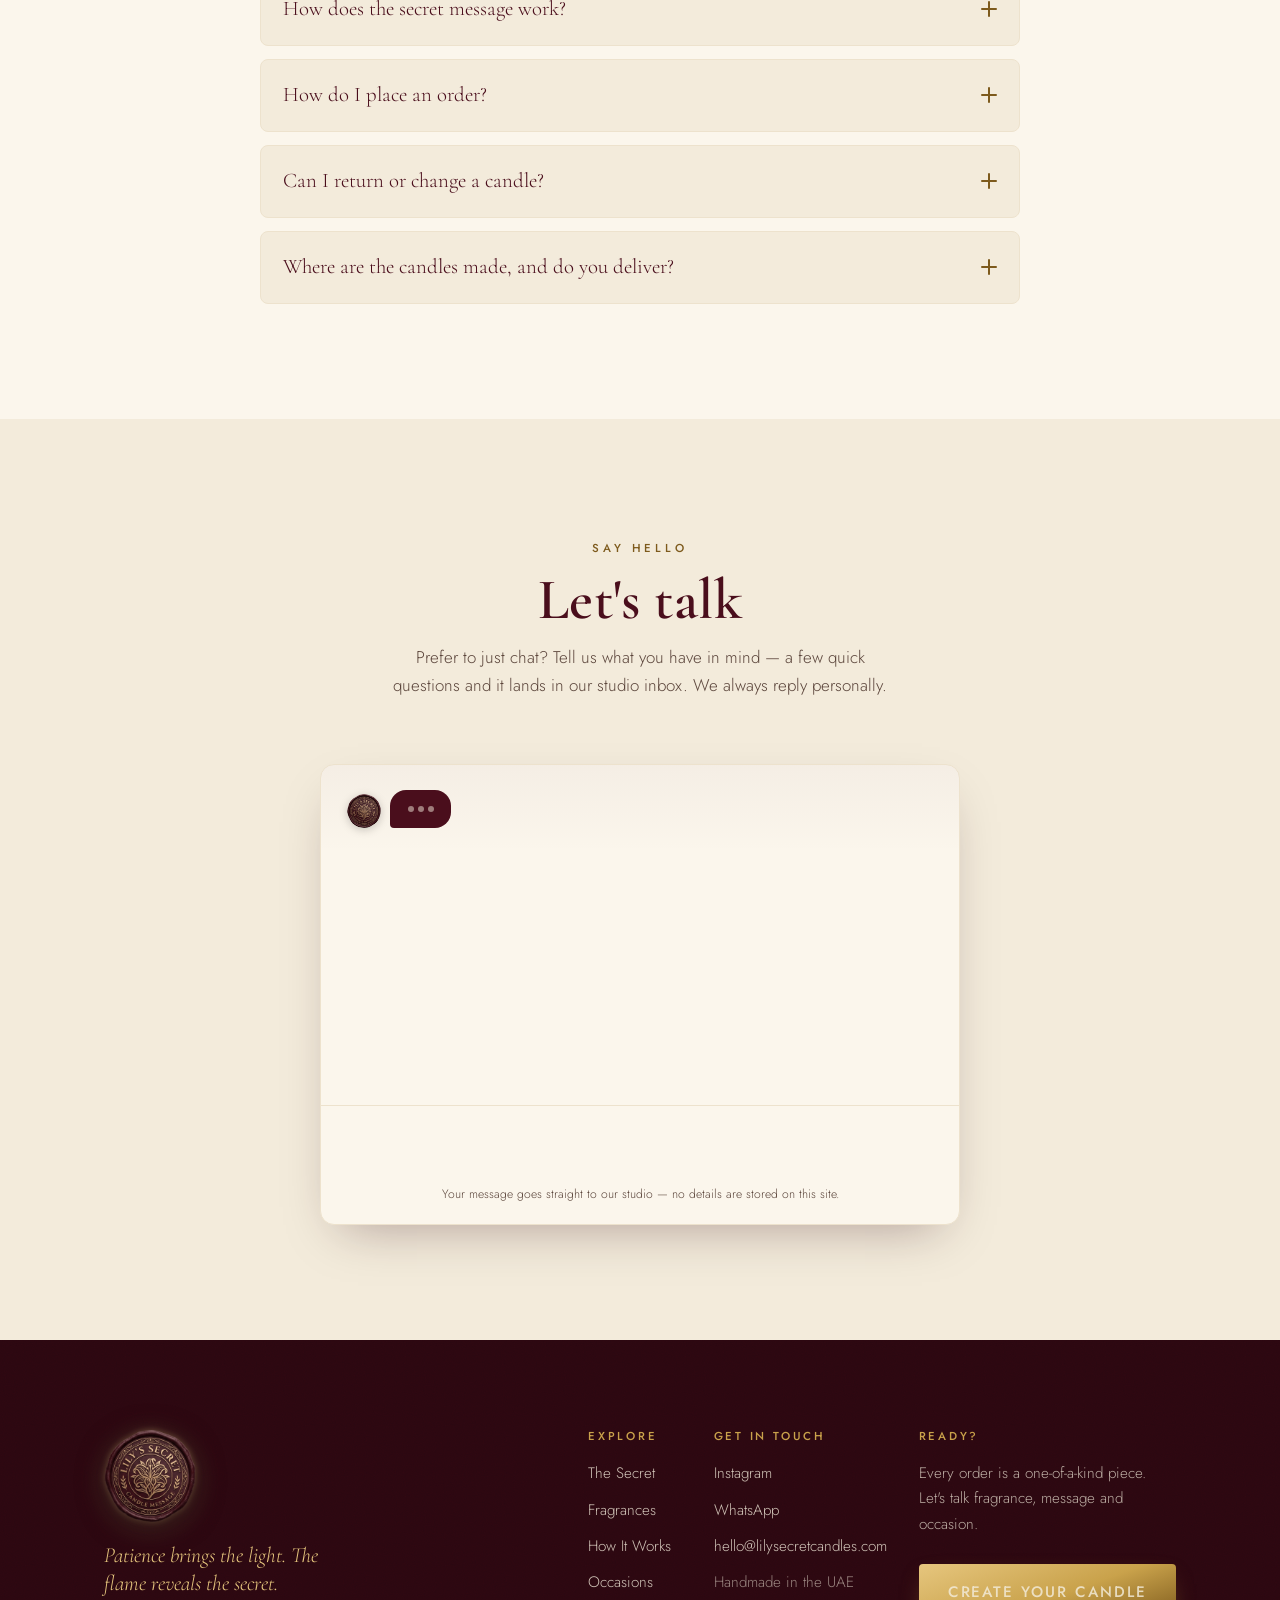
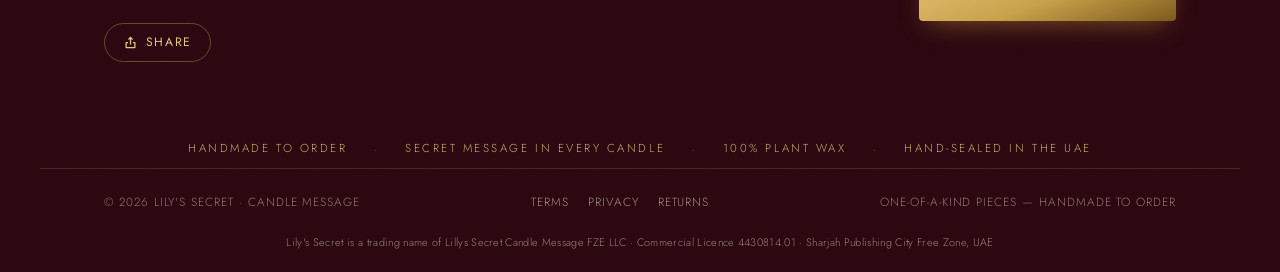
==== commit a03d5cfd: "Add hero video; Lighthouse pass → 98/100/100/100 - Hero: replace the static image with an optimized," ====
--- a/index.html
+++ b/index.html
@@ -133,7 +133,7 @@
 <!-- ============ HEADER ============ -->
 <header class="header" id="header">
   <div class="header__inner">
-    <a href="#top" class="brand" aria-label="Lily's Secret home">
+    <a href="#top" class="brand">
       <span class="brand__seal" aria-hidden="true">
         <img src="assets/images/logo-seal.png" alt="" />
       </span>
@@ -153,7 +153,7 @@
 
     <!-- Language switcher -->
     <div class="lang" id="lang">
-      <button class="lang__btn" id="langBtn" aria-haspopup="listbox" aria-expanded="false" aria-label="Choose language">
+      <button class="lang__btn" id="langBtn" aria-haspopup="listbox" aria-expanded="false" title="Language">
         <svg viewBox="0 0 24 24" class="lang__globe" aria-hidden="true"><circle cx="12" cy="12" r="9" fill="none" stroke="currentColor" stroke-width="1.5"/><path d="M3 12h18M12 3c2.5 2.5 2.5 15 0 18M12 3c-2.5 2.5-2.5 15 0 18" fill="none" stroke="currentColor" stroke-width="1.5"/></svg>
         <span class="lang__cur" id="langCur">EN</span>
         <svg viewBox="0 0 10 6" class="lang__chev" aria-hidden="true"><path d="M1 1l4 4 4-4" fill="none" stroke="currentColor" stroke-width="1.5" stroke-linecap="round"/></svg>
@@ -205,7 +205,10 @@
     </div>
     <figure class="hero__media reveal">
       <div class="hero__frame">
-        <img src="assets/images/hero-candle-seal.jpeg" alt="A lit Lily's Secret candle beside its burgundy wax seal and gold seals" loading="eager" />
+        <video class="hero__video" poster="assets/images/hero-loop-poster.jpg" autoplay muted loop playsinline preload="metadata" aria-label="A lit Lily's Secret candle, its flame gently flickering">
+          <source src="assets/video/hero-loop.mp4" type="video/mp4" />
+          <img src="assets/images/hero-candle-seal.jpeg" alt="A lit Lily's Secret candle beside its burgundy wax seal" />
+        </video>
       </div>
       <figcaption class="hero__cap" data-i18n="hero.cap">One-of-a-kind · Handmade to order</figcaption>
     </figure>
@@ -495,7 +498,7 @@
       <p class="section__sub" data-i18n="contact.sub">Prefer to just chat? Tell us what you have in mind — a few quick questions and it lands in our studio inbox.</p>
     </header>
     <div class="chat reveal" id="chat">
-      <div class="chat__log" id="chatLog" aria-live="polite" aria-label="Conversation with Lily's Secret"></div>
+      <div class="chat__log" id="chatLog" role="log" aria-live="polite" aria-label="Conversation with Lily's Secret"></div>
       <div class="chat__dock" id="chatDock"></div>
       <p class="chat__fine" data-i18n="contact.fine">Your message goes straight to our studio — no details are stored on this site.</p>
     </div>
@@ -516,21 +519,21 @@
     </div>
     <div class="footer__cols">
       <div class="footer__col">
-        <h4 data-i18n="footer.explore">Explore</h4>
+        <h3 data-i18n="footer.explore">Explore</h3>
         <a href="#secret" data-i18n="nav.secret">The Secret</a>
         <a href="#fragrances" data-i18n="nav.fragrances">Fragrances</a>
         <a href="#how" data-i18n="nav.how">How It Works</a>
         <a href="#occasions" data-i18n="nav.occasions">Occasions</a>
       </div>
       <div class="footer__col">
-        <h4 data-i18n="footer.touch">Get in touch</h4>
+        <h3 data-i18n="footer.touch">Get in touch</h3>
         <a href="https://www.instagram.com/lillysecretcandlesdxb" target="_blank" rel="noopener">Instagram</a>
         <a id="waFooter" href="#" target="_blank" rel="noopener" hidden>WhatsApp</a>
-        <a href="mailto:hello@lilysecretcandles.com">hello@lilysecretcandles.com</a>
+        <a class="js-emailform" href="mailto:hello@lilysecretcandles.com">hello@lilysecretcandles.com</a>
         <span class="footer__loc" data-i18n="footer.loc">Handmade in the UAE</span>
       </div>
       <div class="footer__col footer__col--cta">
-        <h4 data-i18n="footer.ready">Ready?</h4>
+        <h3 data-i18n="footer.ready">Ready?</h3>
         <p data-i18n="footer.readyp">Every order is a one-of-a-kind piece. Let's talk fragrance, message and occasion.</p>
         <a href="#create" class="btn btn--gold" data-i18n="cta.create">Create Your Candle</a>
       </div>
@@ -555,6 +558,22 @@
 </footer>
 
 </main>
+
+<!-- ============ EMAIL MODAL (footer email → popup form, no mail app) ============ -->
+<div class="modal" id="emailModal" hidden>
+  <div class="modal__overlay" data-close></div>
+  <div class="modal__box" role="dialog" aria-modal="true" aria-labelledby="emailModalTitle">
+    <button class="modal__close" type="button" data-close aria-label="Close">×</button>
+    <span class="modal__seal" aria-hidden="true"><img src="assets/images/logo-seal.png" alt="" /></span>
+    <h3 class="modal__title" id="emailModalTitle" data-i18n="emailform.title">Send us a message</h3>
+    <form class="modal__form" id="emailForm" novalidate>
+      <label class="field"><span class="field__label" data-i18n="create.name">Your name</span><input type="text" id="emName" autocomplete="name" required data-i18n-ph="create.nameph" placeholder="Full name" /></label>
+      <label class="field"><span class="field__label" data-i18n="emailform.email">Your email</span><input type="email" id="emEmail" autocomplete="email" required data-i18n-ph="emailform.emailph" placeholder="you@example.com" /></label>
+      <label class="field"><span class="field__label" data-i18n="emailform.msg">Message</span><textarea id="emMsg" rows="4" required data-i18n-ph="contact.detailPh" placeholder="Your message…"></textarea></label>
+      <button class="btn btn--gold" type="submit" data-i18n="emailform.send">Send message</button>
+    </form>
+  </div>
+</div>
 
 <!-- ============ SVG SPRITE (icons) ============ -->
 <svg width="0" height="0" style="position:absolute" aria-hidden="true" focusable="false">
--- a/css/styles.css
+++ b/css/styles.css
@@ -17,7 +17,7 @@
 
   --gold:#C9A24B;
   --gold-bright:#E6C67E;
-  --gold-deep:#A67C2E;
+  --gold-deep:#7D5A1C;   /* darkened to meet AA contrast on cream backgrounds */
 
   --ink:#2A1712;        /* warm near-black on cream */
   --ink-soft:#5c463c;
@@ -266,7 +266,7 @@
   aspect-ratio:4/5;
 }
 .hero__frame::after{content:"";position:absolute;inset:0;background:radial-gradient(70% 50% at 50% 30%,transparent,rgba(43,7,16,.35));pointer-events:none}
-.hero__frame img{width:100%;height:100%;object-fit:cover;object-position:center 42%}
+.hero__frame img,.hero__frame video{width:100%;height:100%;object-fit:cover;object-position:center 42%;display:block}
 .hero__cap{
   position:absolute;bottom:-1.1rem;left:50%;transform:translateX(-50%);
   background:var(--wine-900);border:1px solid rgba(201,162,75,.4);
@@ -507,7 +507,7 @@
 .frag__name{font-size:1.5rem;color:var(--wine-700);line-height:1.05}
 .frag__fam{font-size:.64rem;letter-spacing:.2em;text-transform:uppercase;color:var(--gold-deep);margin:.4rem 0 .8rem;display:block}
 .frag__desc{font-size:.92rem;color:var(--ink-soft)}
-.frag__alt{font-family:var(--font-display);font-style:italic;color:var(--gold-deep);font-size:.9rem;margin-top:.9rem;opacity:.8}
+.frag__alt{font-family:var(--font-display);font-style:italic;color:var(--gold-deep);font-size:.9rem;margin-top:.9rem}
 
 /* =========================================================
    CRAFT
@@ -630,7 +630,7 @@
 .footer__tagline{font-family:var(--font-display);font-style:italic;font-size:1.35rem;color:var(--gold-bright);max-width:24ch;line-height:1.3}
 .footer__cols{display:grid;grid-template-columns:repeat(3,1fr);gap:2rem}
 .footer__col{display:flex;flex-direction:column;gap:.7rem}
-.footer__col h4{font-family:var(--font-body);font-size:.72rem;letter-spacing:.24em;text-transform:uppercase;color:var(--gold);font-weight:500;margin-bottom:.5rem}
+.footer__col h3{font-family:var(--font-body);font-size:.72rem;letter-spacing:.24em;text-transform:uppercase;color:var(--gold);font-weight:500;margin-bottom:.5rem}
 .footer__col a{font-size:.95rem;color:rgba(243,235,219,.82);transition:color .3s;width:fit-content}
 .footer__col a:hover{color:var(--gold-bright)}
 .footer__loc{font-size:.95rem;color:rgba(243,235,219,.55)}
@@ -714,7 +714,7 @@
 [lang="ar"] .nav-mobile a,[lang="hi"] .nav-mobile a,
 [lang="ar"] .bstep__k,[lang="hi"] .bstep__k,
 [lang="ar"] .field__label,[lang="hi"] .field__label,
-[lang="ar"] .footer__col h4,[lang="hi"] .footer__col h4,
+[lang="ar"] .footer__col h3,[lang="hi"] .footer__col h3,
 [lang="ar"] .summary__list dt,[lang="hi"] .summary__list dt,
 [lang="ar"] .hero__seals,[lang="hi"] .hero__seals,
 [lang="ar"] .footer__base,[lang="hi"] .footer__base,
@@ -909,7 +909,7 @@
 /* footer legal-entity line */
 .footer__entity{
   position:relative;text-align:center;padding:0 var(--gutter) 1.4rem;
-  font-size:.68rem;letter-spacing:.03em;color:rgba(243,235,219,.4);
+  font-size:.68rem;letter-spacing:.03em;color:rgba(243,235,219,.55);
   max-width:var(--wrap);margin-inline:auto;line-height:1.5;
 }
 
@@ -940,3 +940,29 @@
   100%{opacity:0;transform:translate(-34%,-64px) scale(2.8)}
 }
 @media (prefers-reduced-motion:reduce){.candle.smoking .candle__smoke span{animation:none}}
+
+/* =========================================================
+   EMAIL MODAL (popup contact form)
+   ========================================================= */
+.modal{position:fixed;inset:0;z-index:120;display:grid;place-items:center;padding:1.5rem}
+.modal[hidden]{display:none}
+.modal__overlay{position:absolute;inset:0;background:rgba(20,4,9,.72);backdrop-filter:blur(4px);animation:fadeIn .3s ease both}
+.modal__box{
+  position:relative;z-index:1;width:min(440px,100%);max-height:92vh;overflow-y:auto;
+  background:linear-gradient(180deg,var(--wine-800),var(--wine-900));
+  border:1px solid rgba(201,162,75,.4);border-radius:14px;
+  padding:2.2rem 1.8rem 2rem;box-shadow:var(--shadow-lift);color:var(--cream);
+  animation:modalIn .35s var(--ease) both;
+}
+.modal__close{position:absolute;top:.7rem;inset-inline-end:1rem;font-size:1.7rem;line-height:1;color:var(--cream);opacity:.6;width:1.6em;height:1.6em;transition:opacity .3s}
+.modal__close:hover{opacity:1}
+.modal__seal{display:block;width:66px;height:66px;margin:0 auto .6rem;filter:drop-shadow(0 4px 10px rgba(0,0,0,.4))}
+.modal__seal img{width:100%;height:100%;object-fit:contain}
+.modal__title{text-align:center;font-size:1.8rem;color:var(--gold-bright);margin-bottom:1rem}
+.modal__form{display:grid}
+.modal__form .field{margin-top:.9rem}
+.modal__form .btn{margin-top:1.3rem;justify-content:center}
+@keyframes fadeIn{from{opacity:0}to{opacity:1}}
+@keyframes modalIn{from{opacity:0;transform:translateY(16px) scale(.98)}to{opacity:1;transform:none}}
+[dir="rtl"] .modal__close{inset-inline-end:auto;inset-inline-start:1rem}
+@media (prefers-reduced-motion:reduce){.modal__overlay,.modal__box{animation:none}}
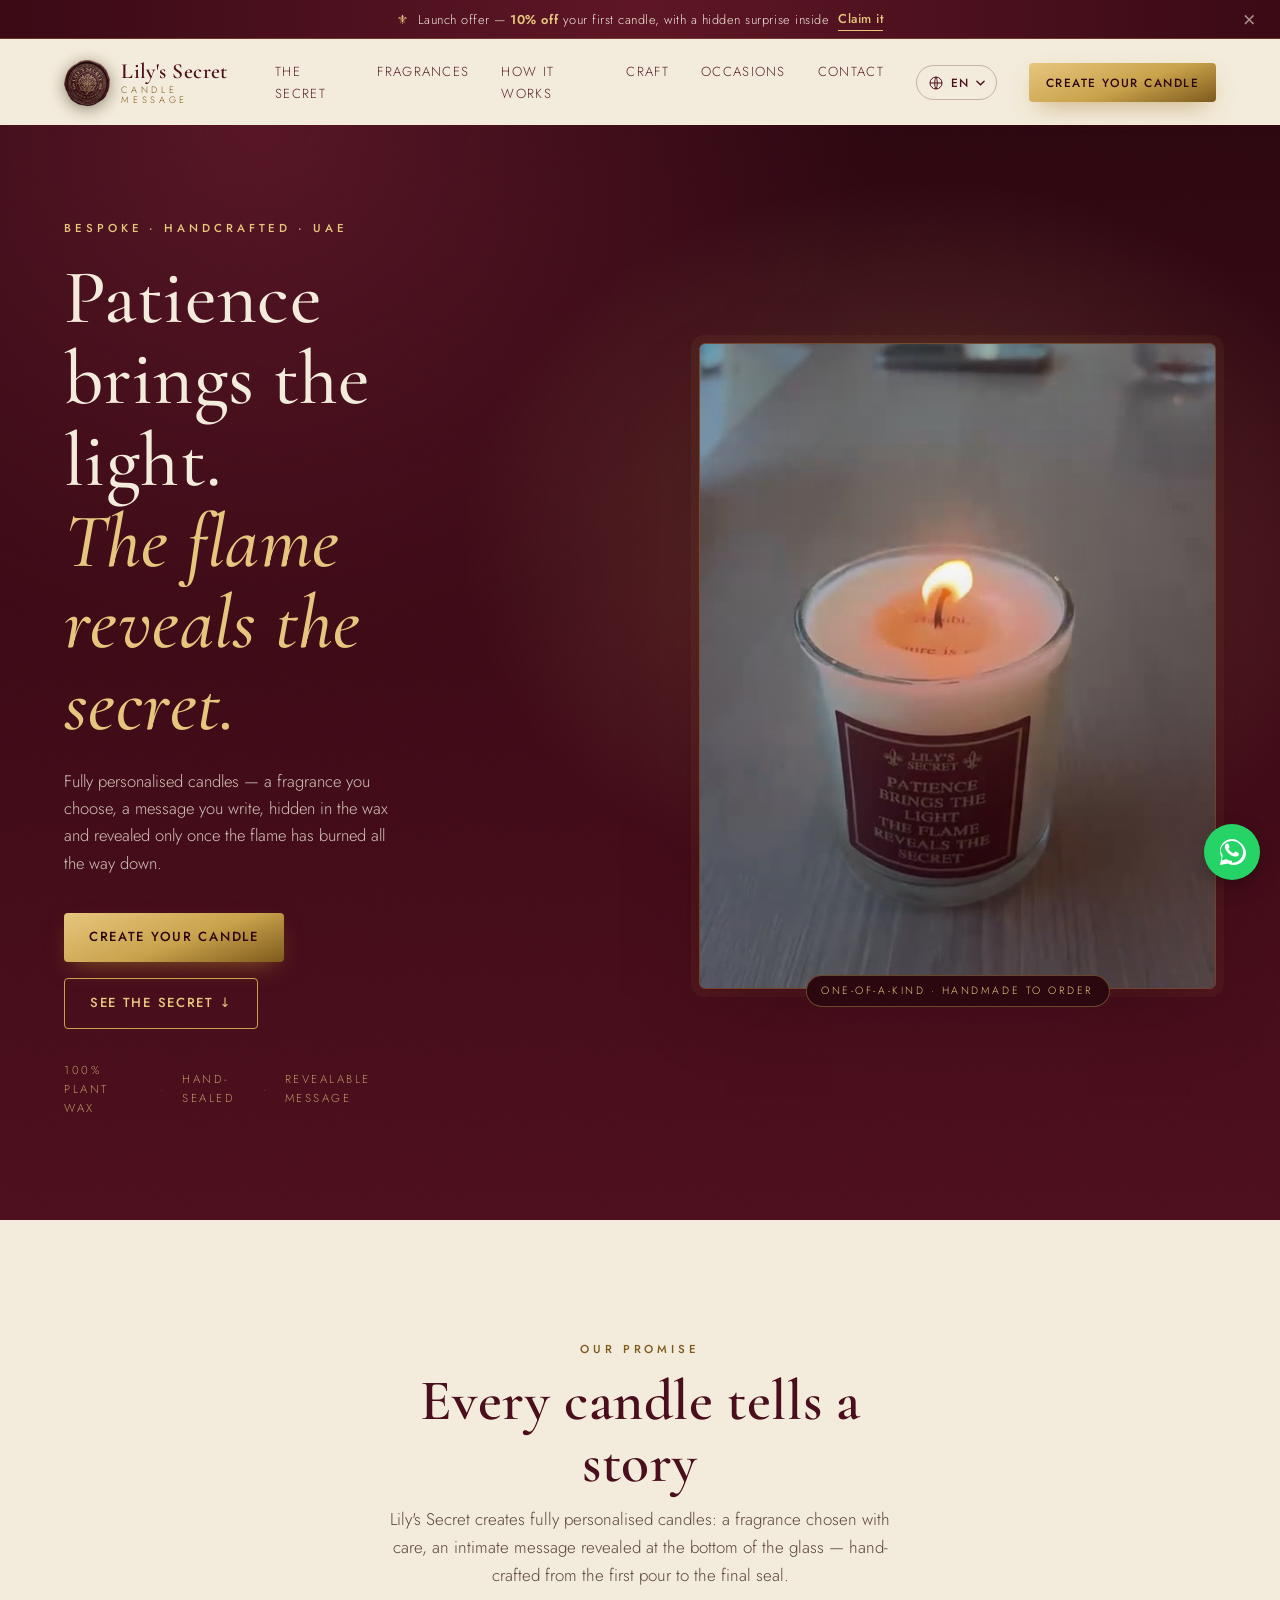
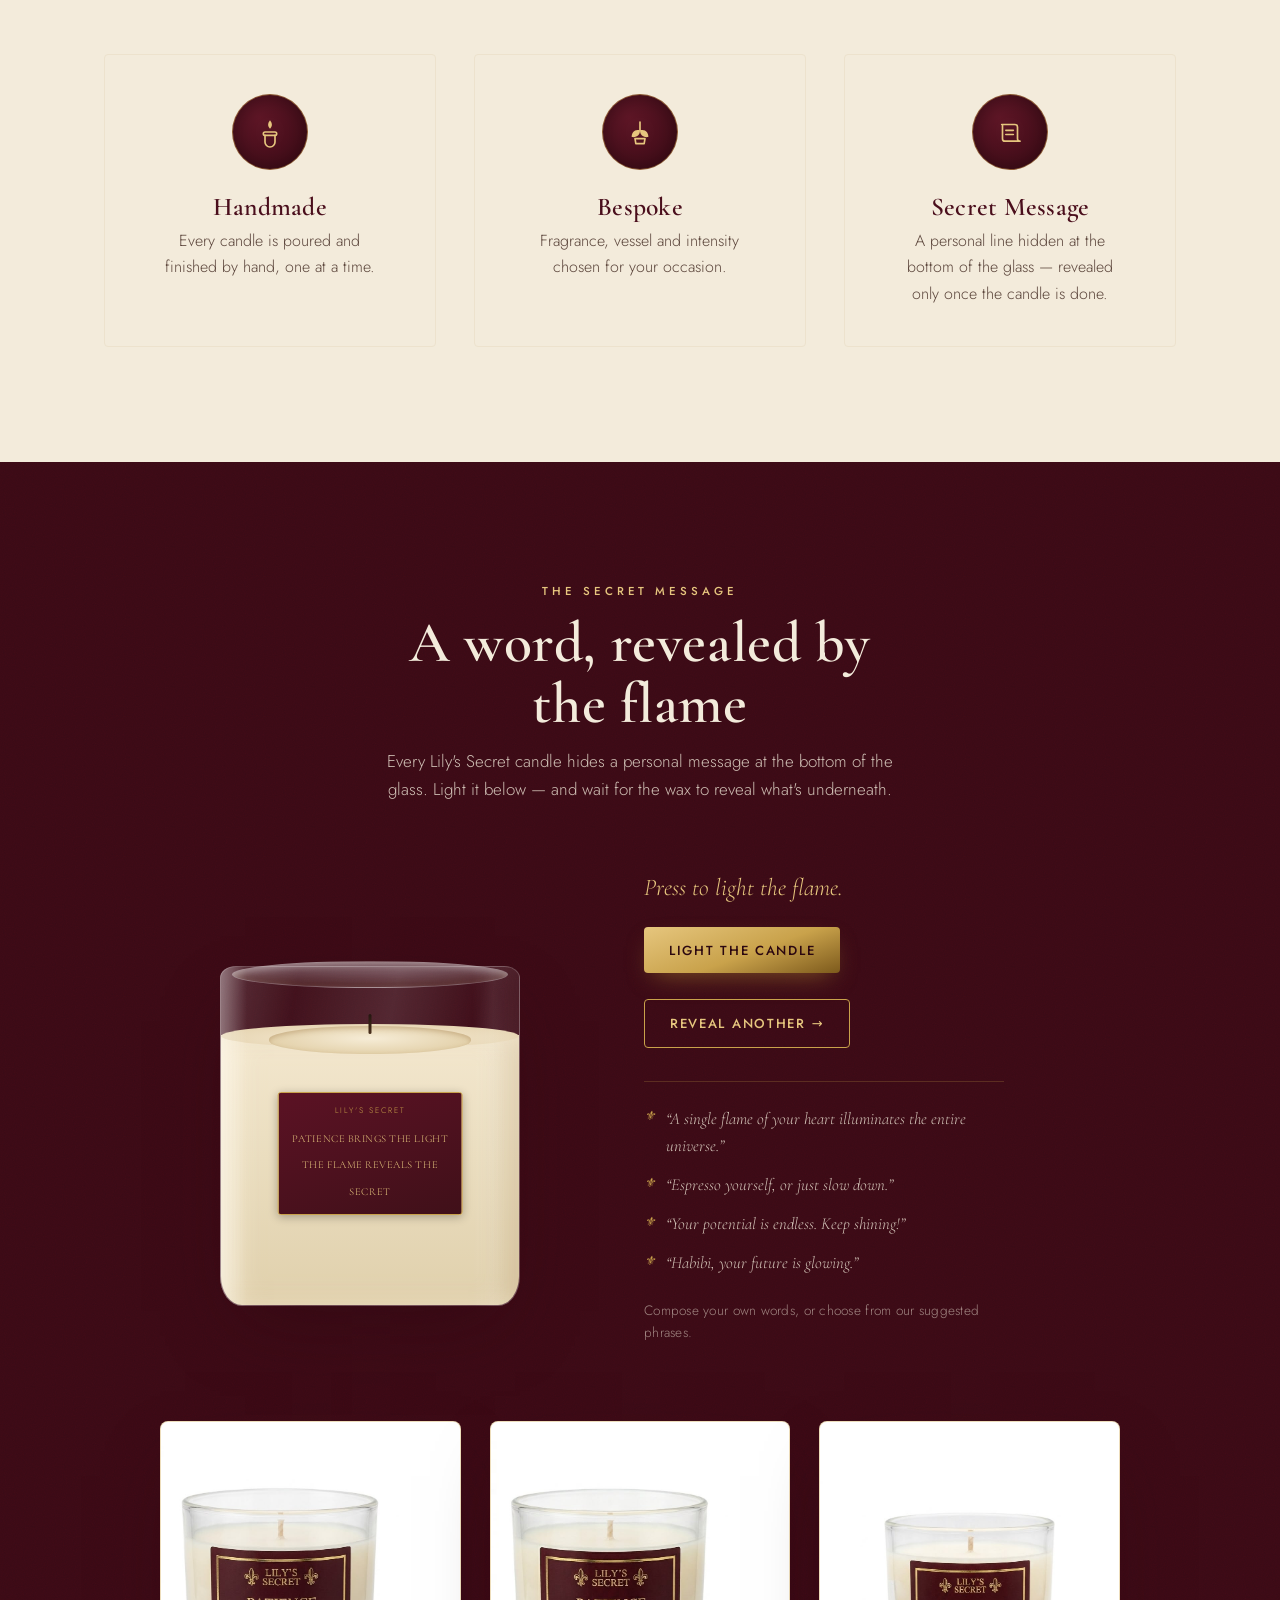
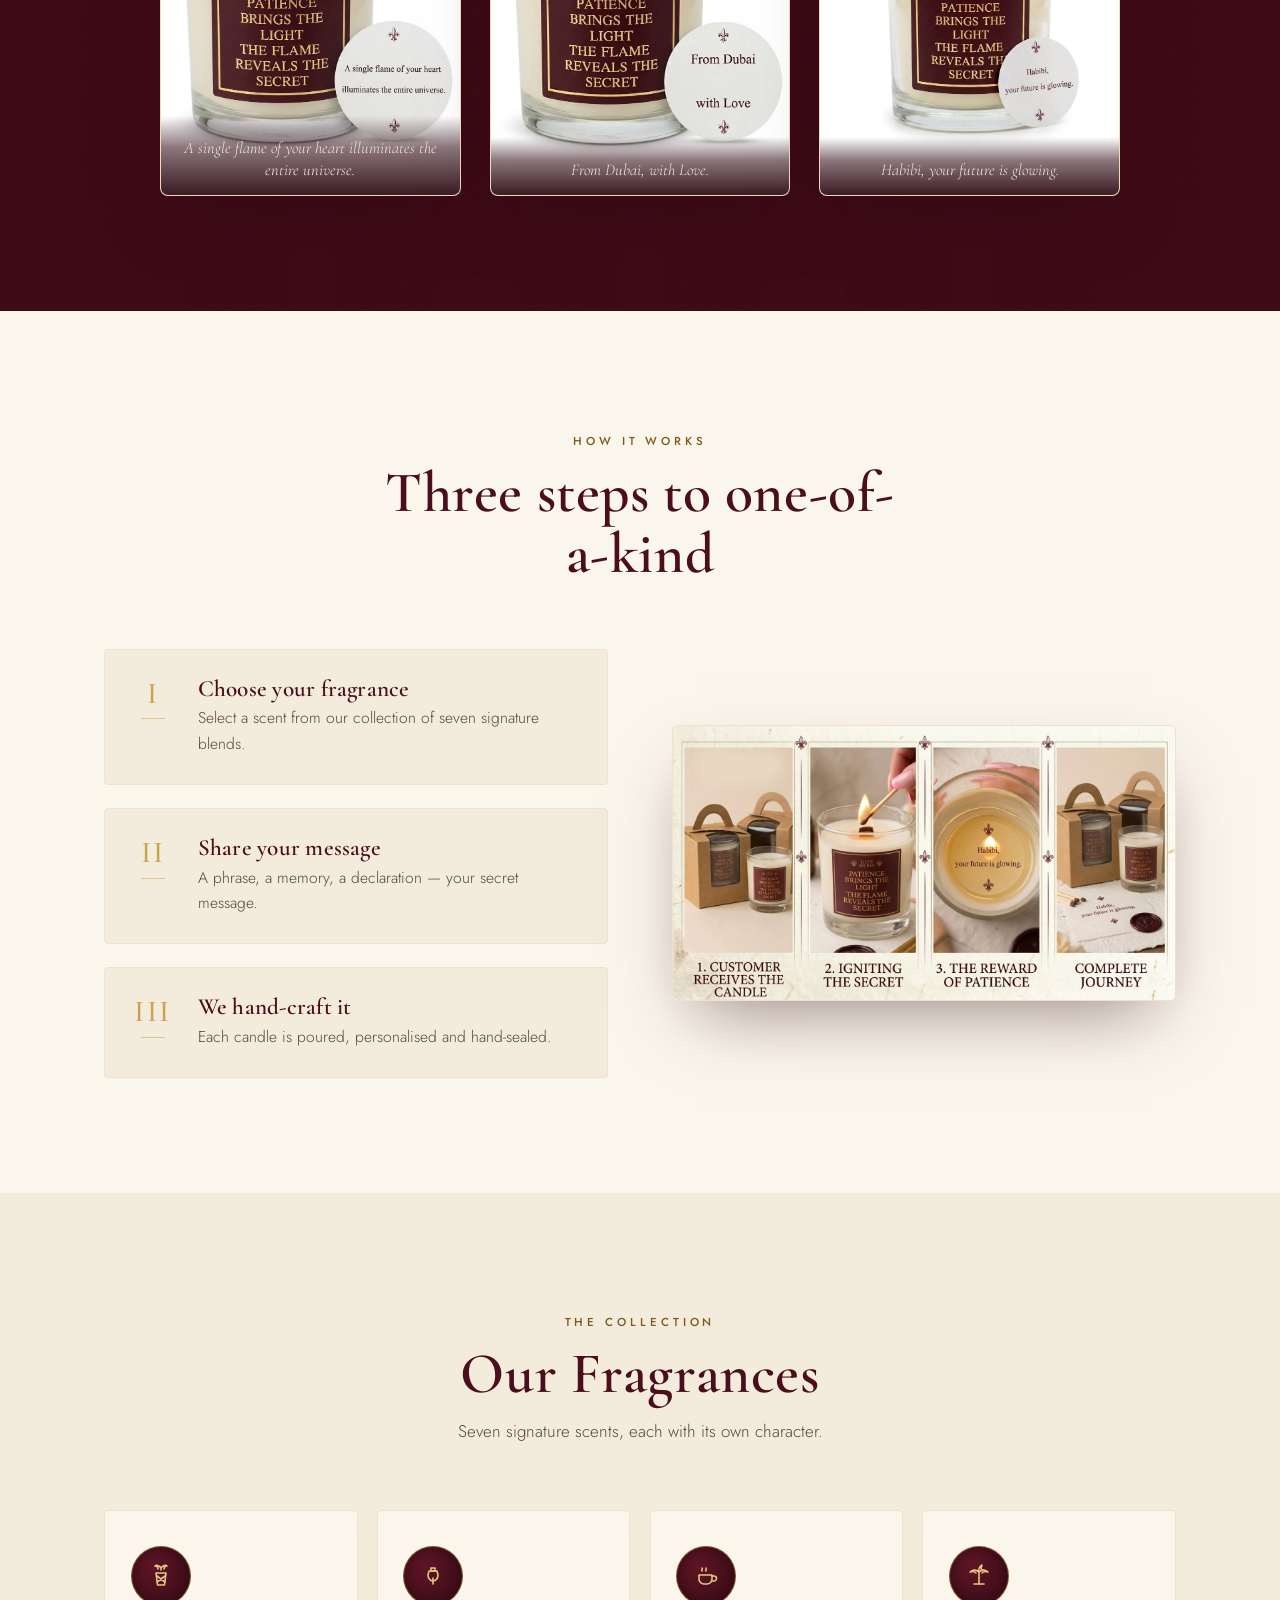
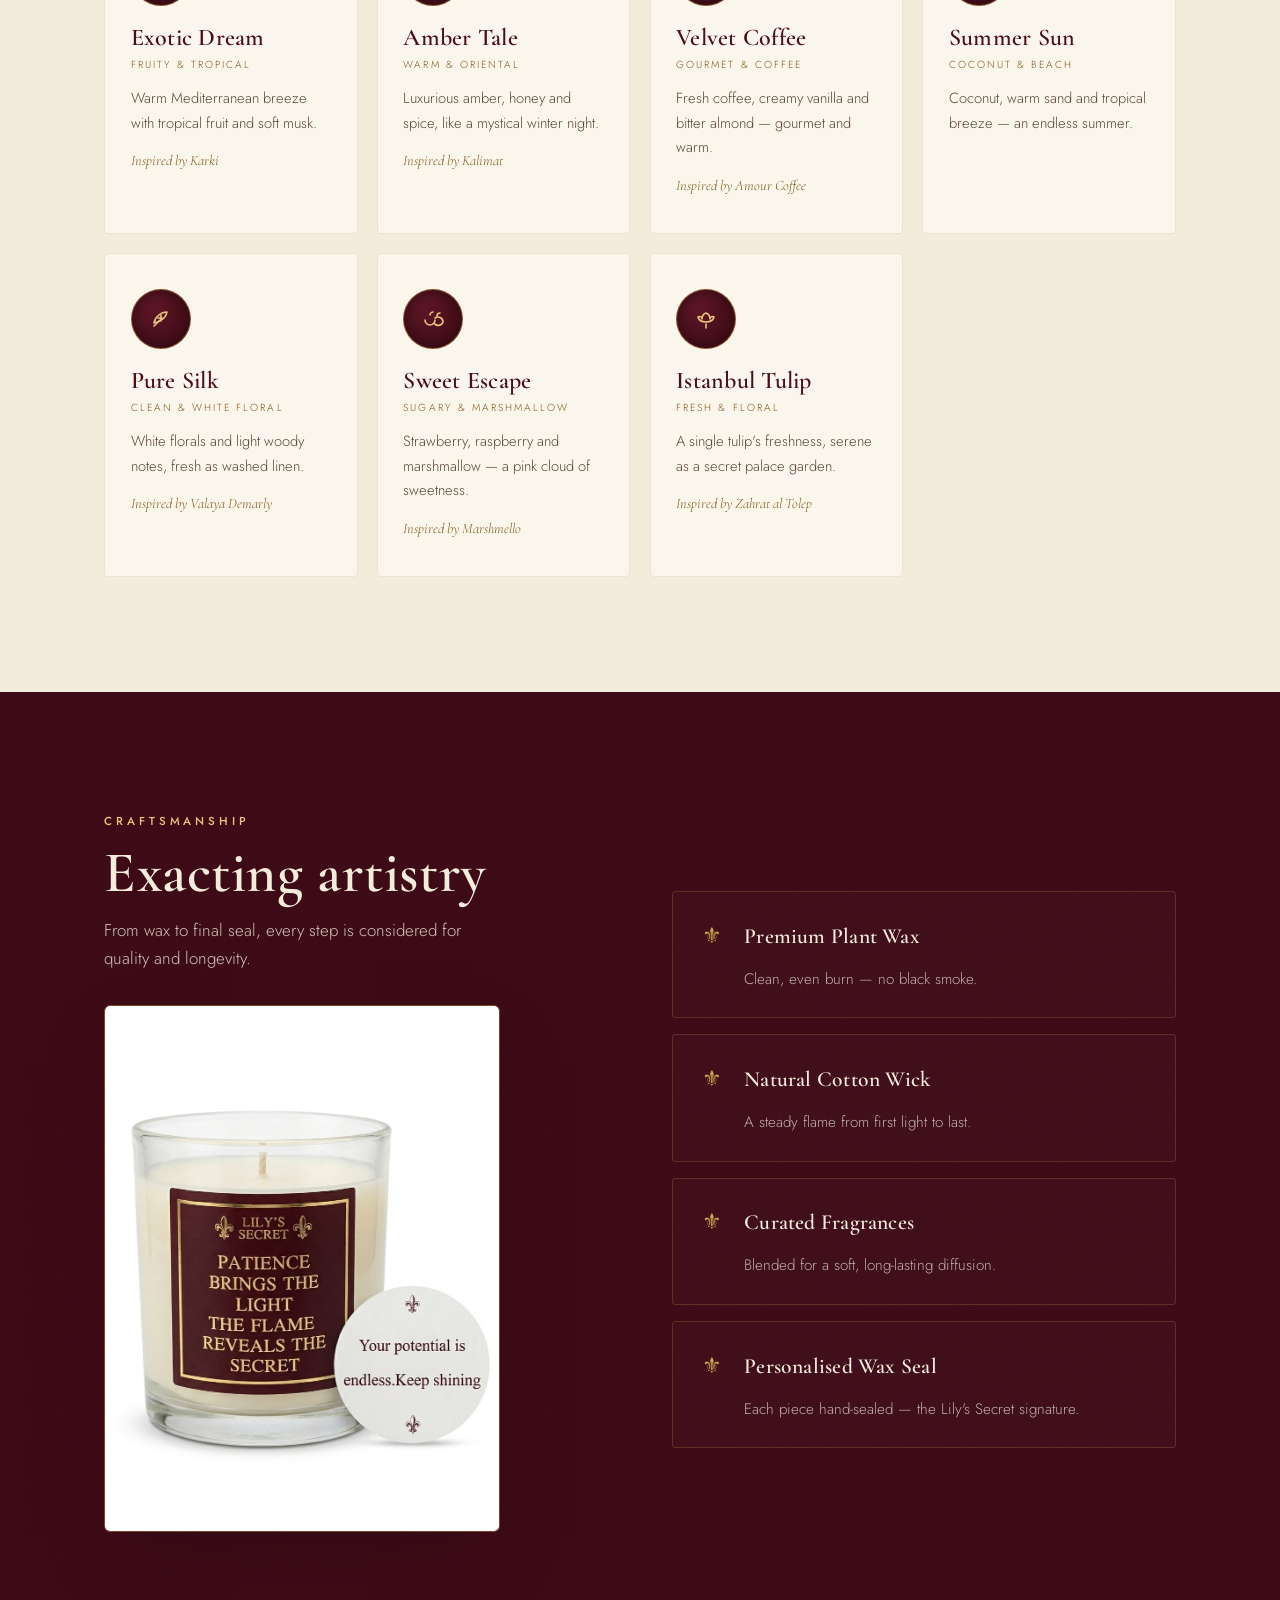
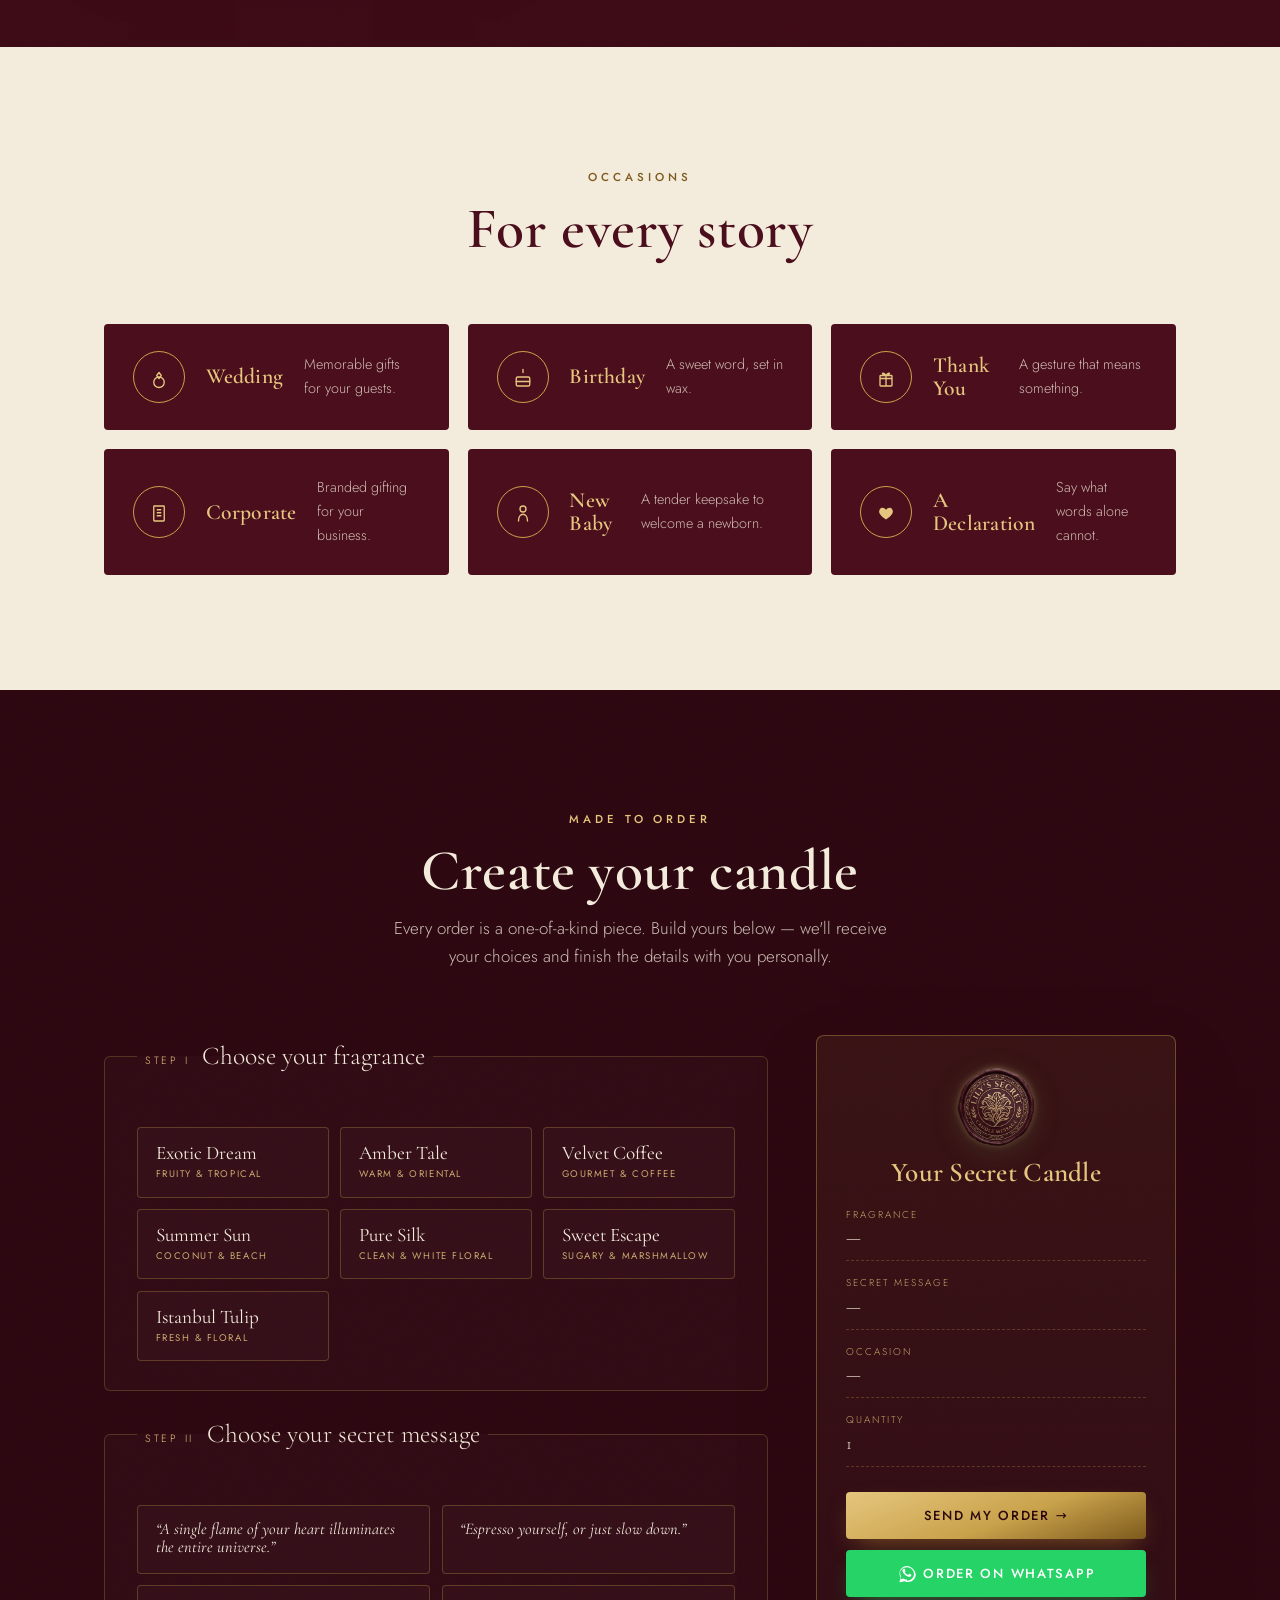
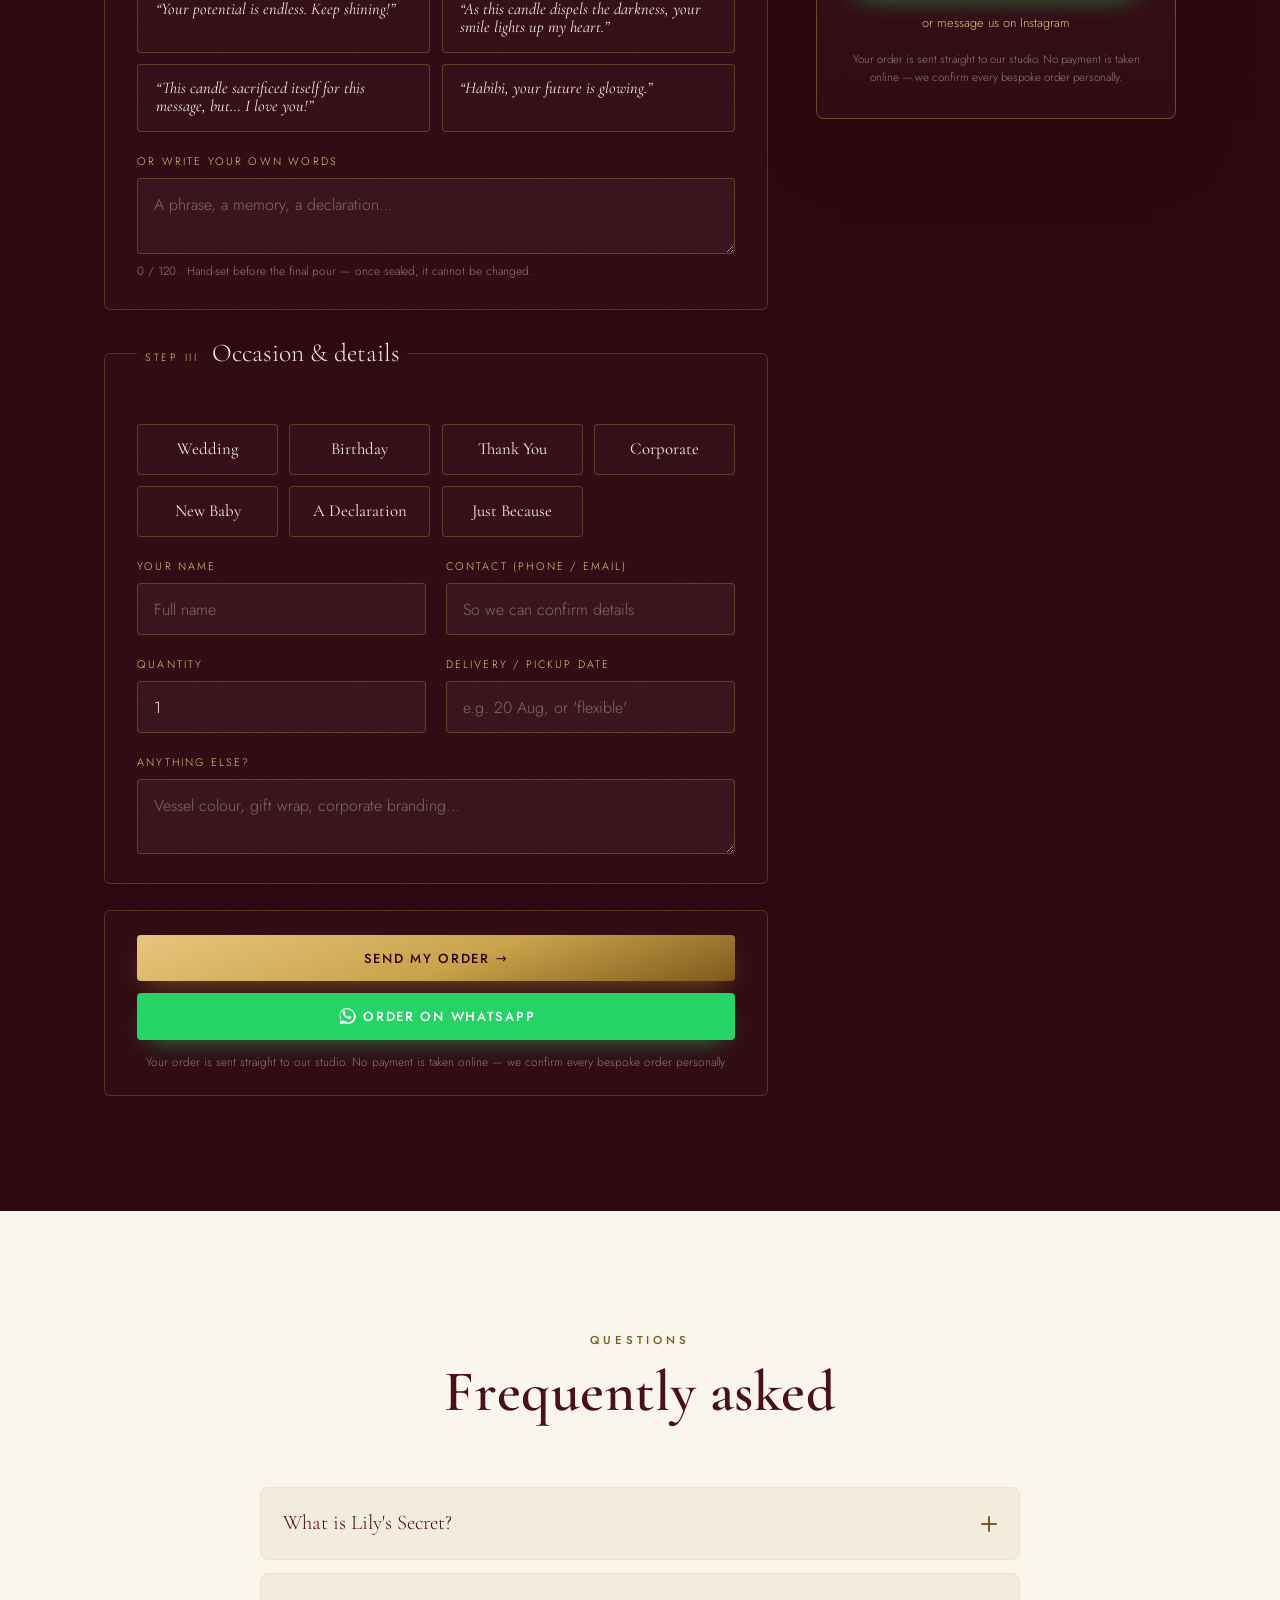
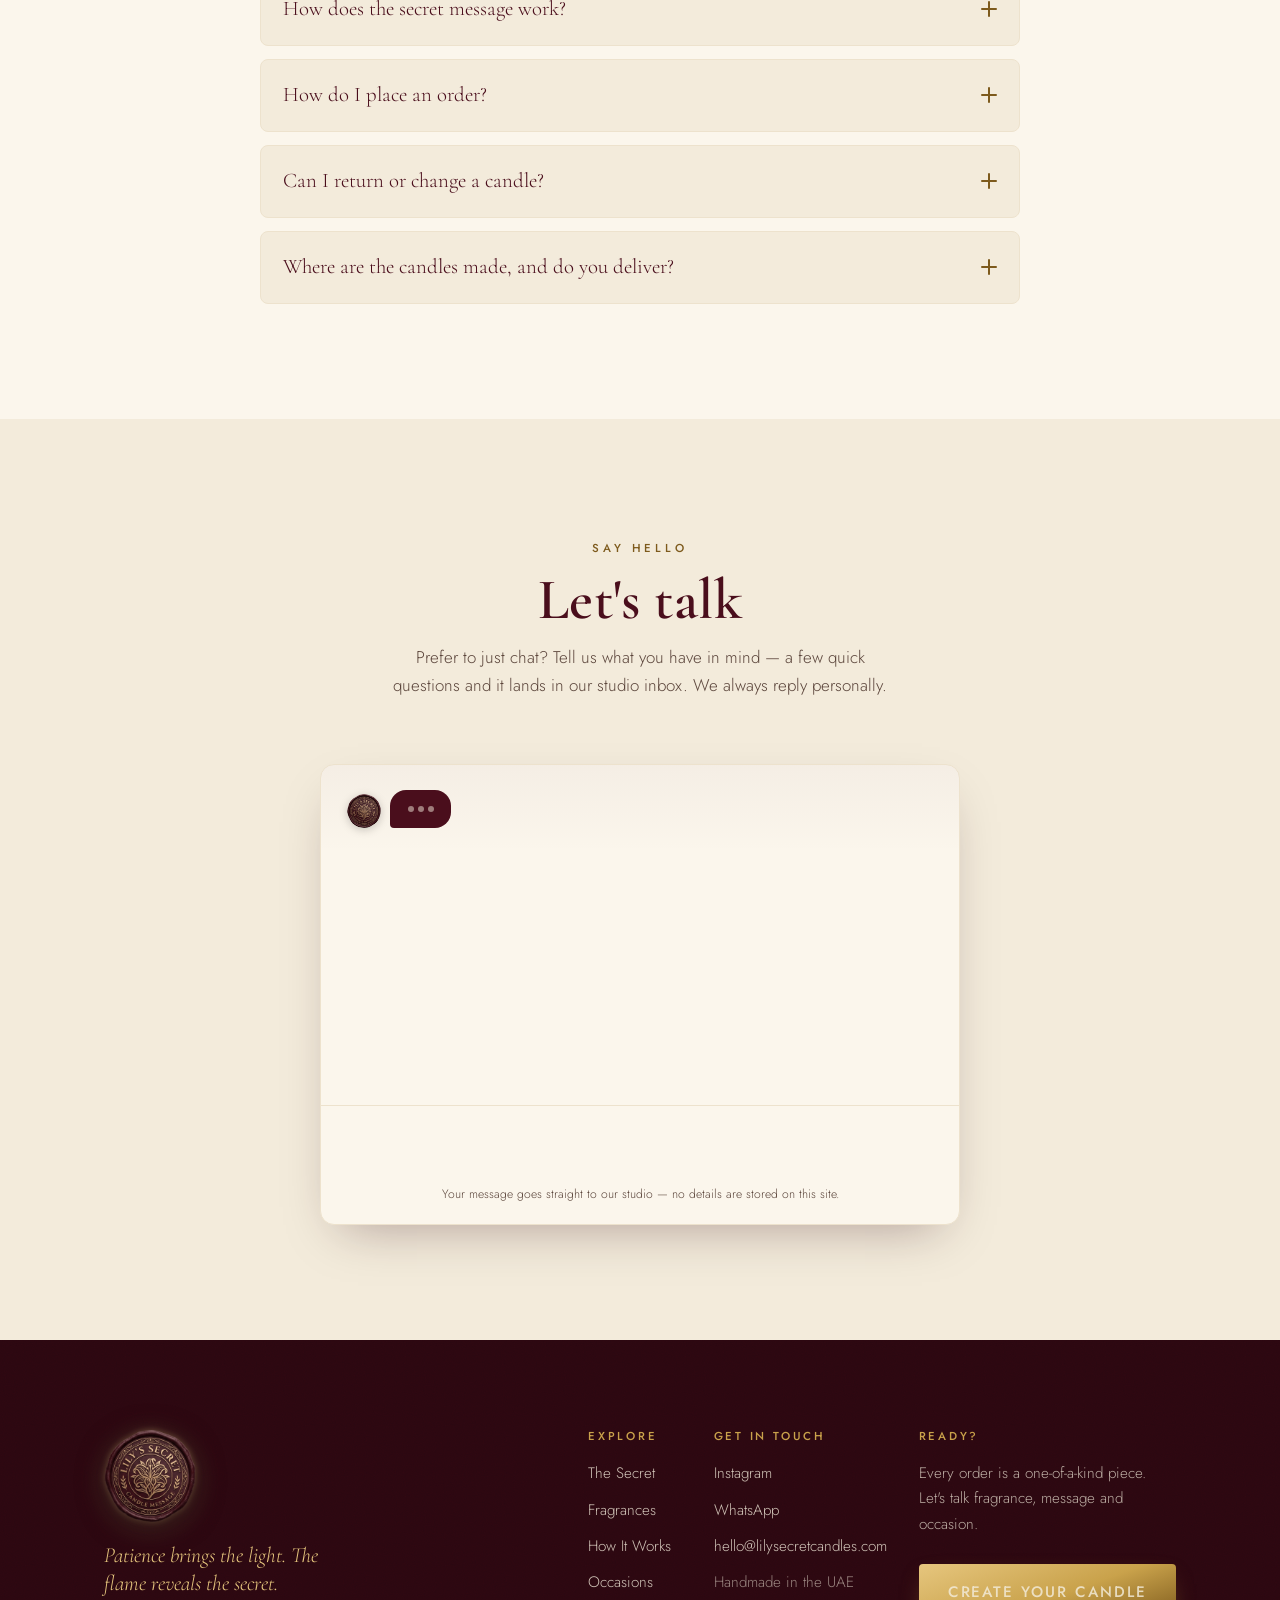
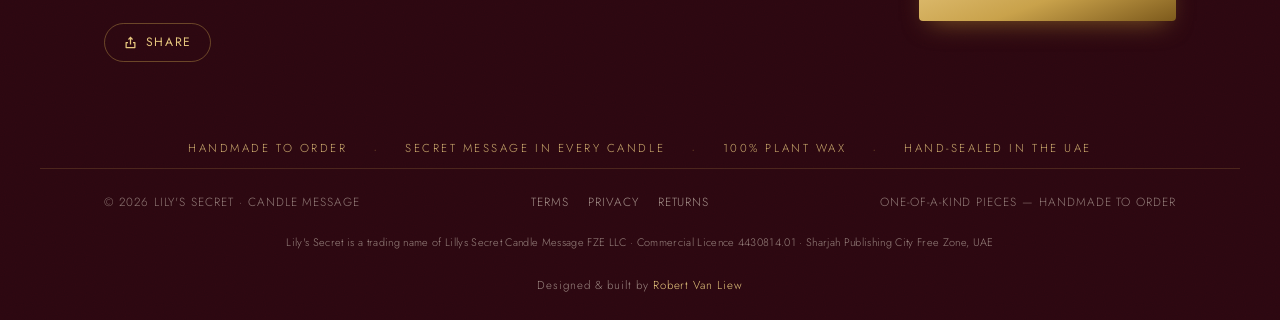
==== commit 65368e4b: "Add designer credit in footer "Designed & built by Robert Van Liew" at the foot of the site, with th" ====
--- a/index.html
+++ b/index.html
@@ -555,6 +555,7 @@
     <span data-i18n="footer.base2">One-of-a-kind pieces — handmade to order</span>
   </div>
   <p class="footer__entity">Lily's Secret is a trading name of Lillys Secret Candle Message FZE LLC · Commercial Licence 4430814.01 · Sharjah Publishing City Free Zone, UAE</p>
+  <p class="footer__credit">Designed &amp; built by <a href="https://robertvanliew.com" target="_blank" rel="noopener">Robert Van Liew</a></p>
 </footer>
 
 </main>
--- a/css/styles.css
+++ b/css/styles.css
@@ -966,3 +966,11 @@
 @keyframes modalIn{from{opacity:0;transform:translateY(16px) scale(.98)}to{opacity:1;transform:none}}
 [dir="rtl"] .modal__close{inset-inline-end:auto;inset-inline-start:1rem}
 @media (prefers-reduced-motion:reduce){.modal__overlay,.modal__box{animation:none}}
+
+/* footer designer credit */
+.footer__credit{
+  text-align:center;padding:.2rem var(--gutter) 1.6rem;
+  font-size:.72rem;letter-spacing:.08em;color:rgba(243,235,219,.55);
+}
+.footer__credit a{color:var(--gold-bright);border-bottom:1px solid transparent;transition:color .3s,border-color .3s}
+.footer__credit a:hover{color:#fff;border-color:currentColor}
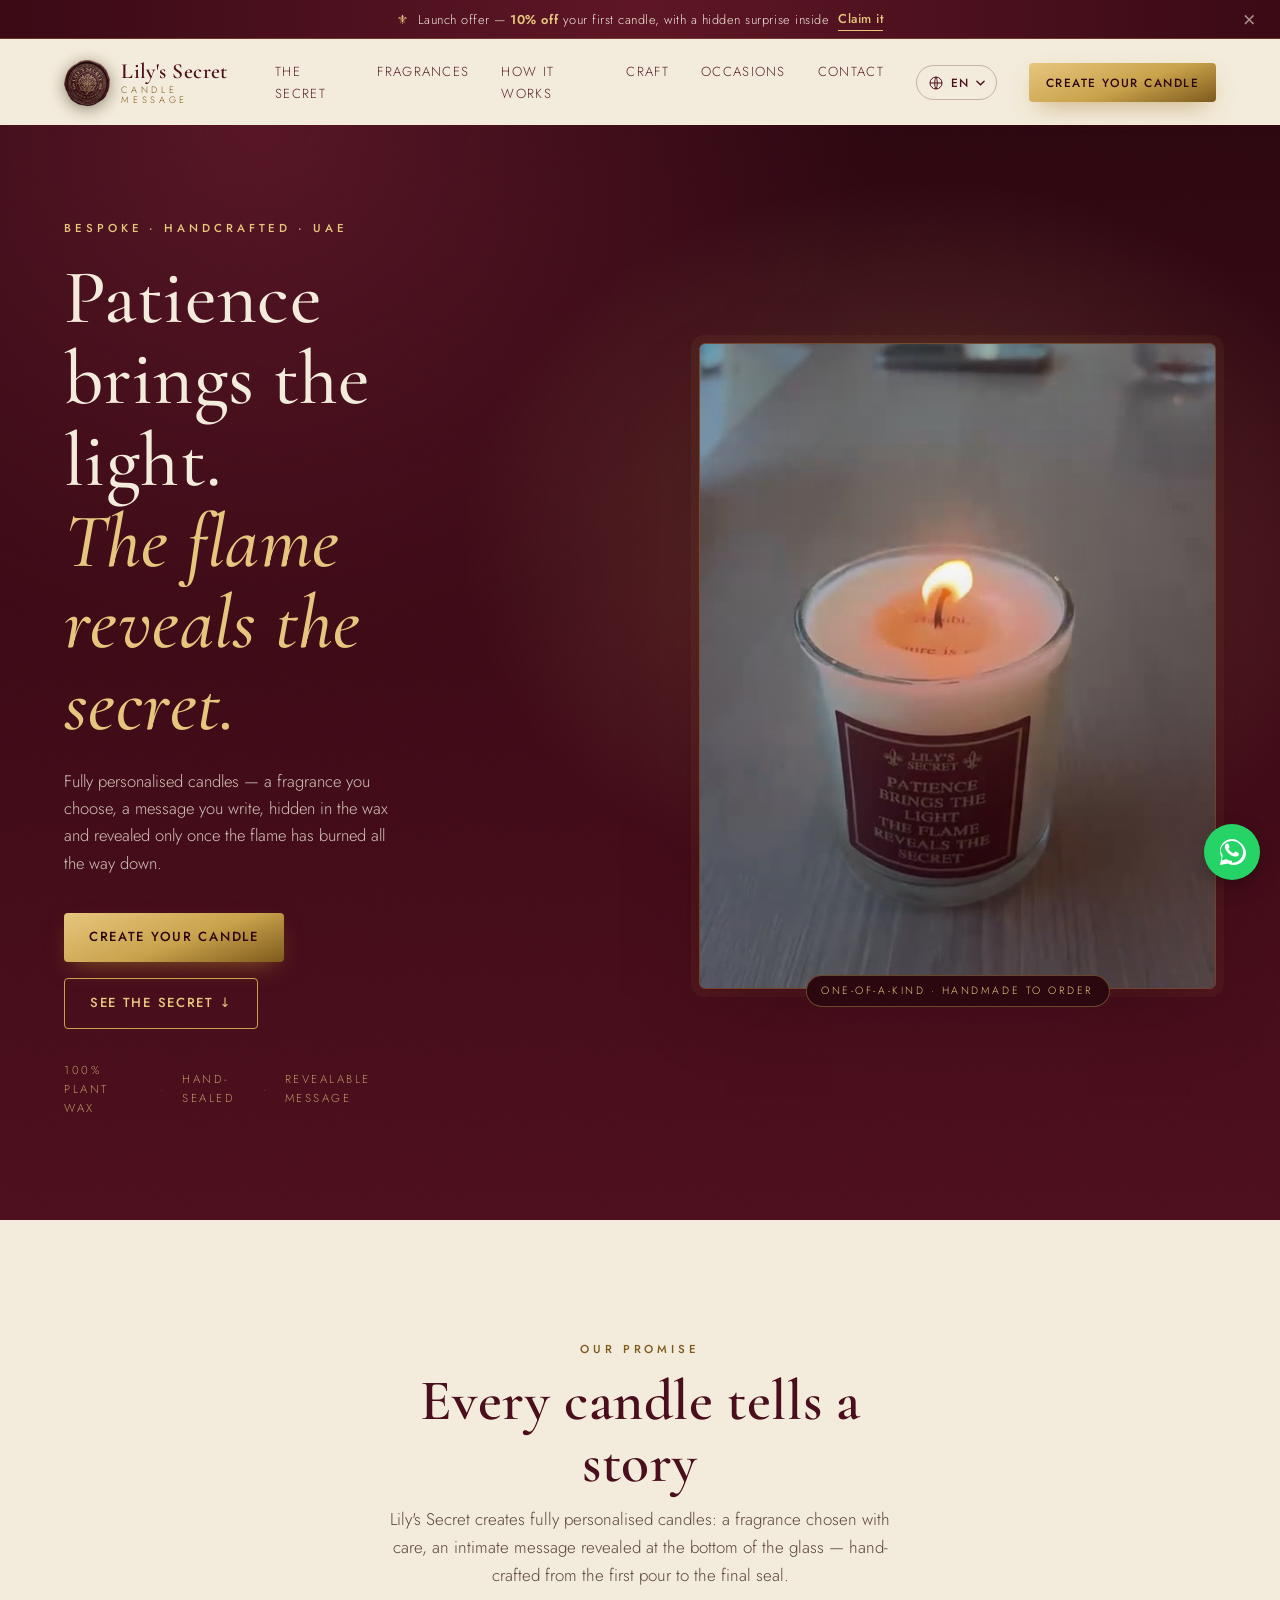
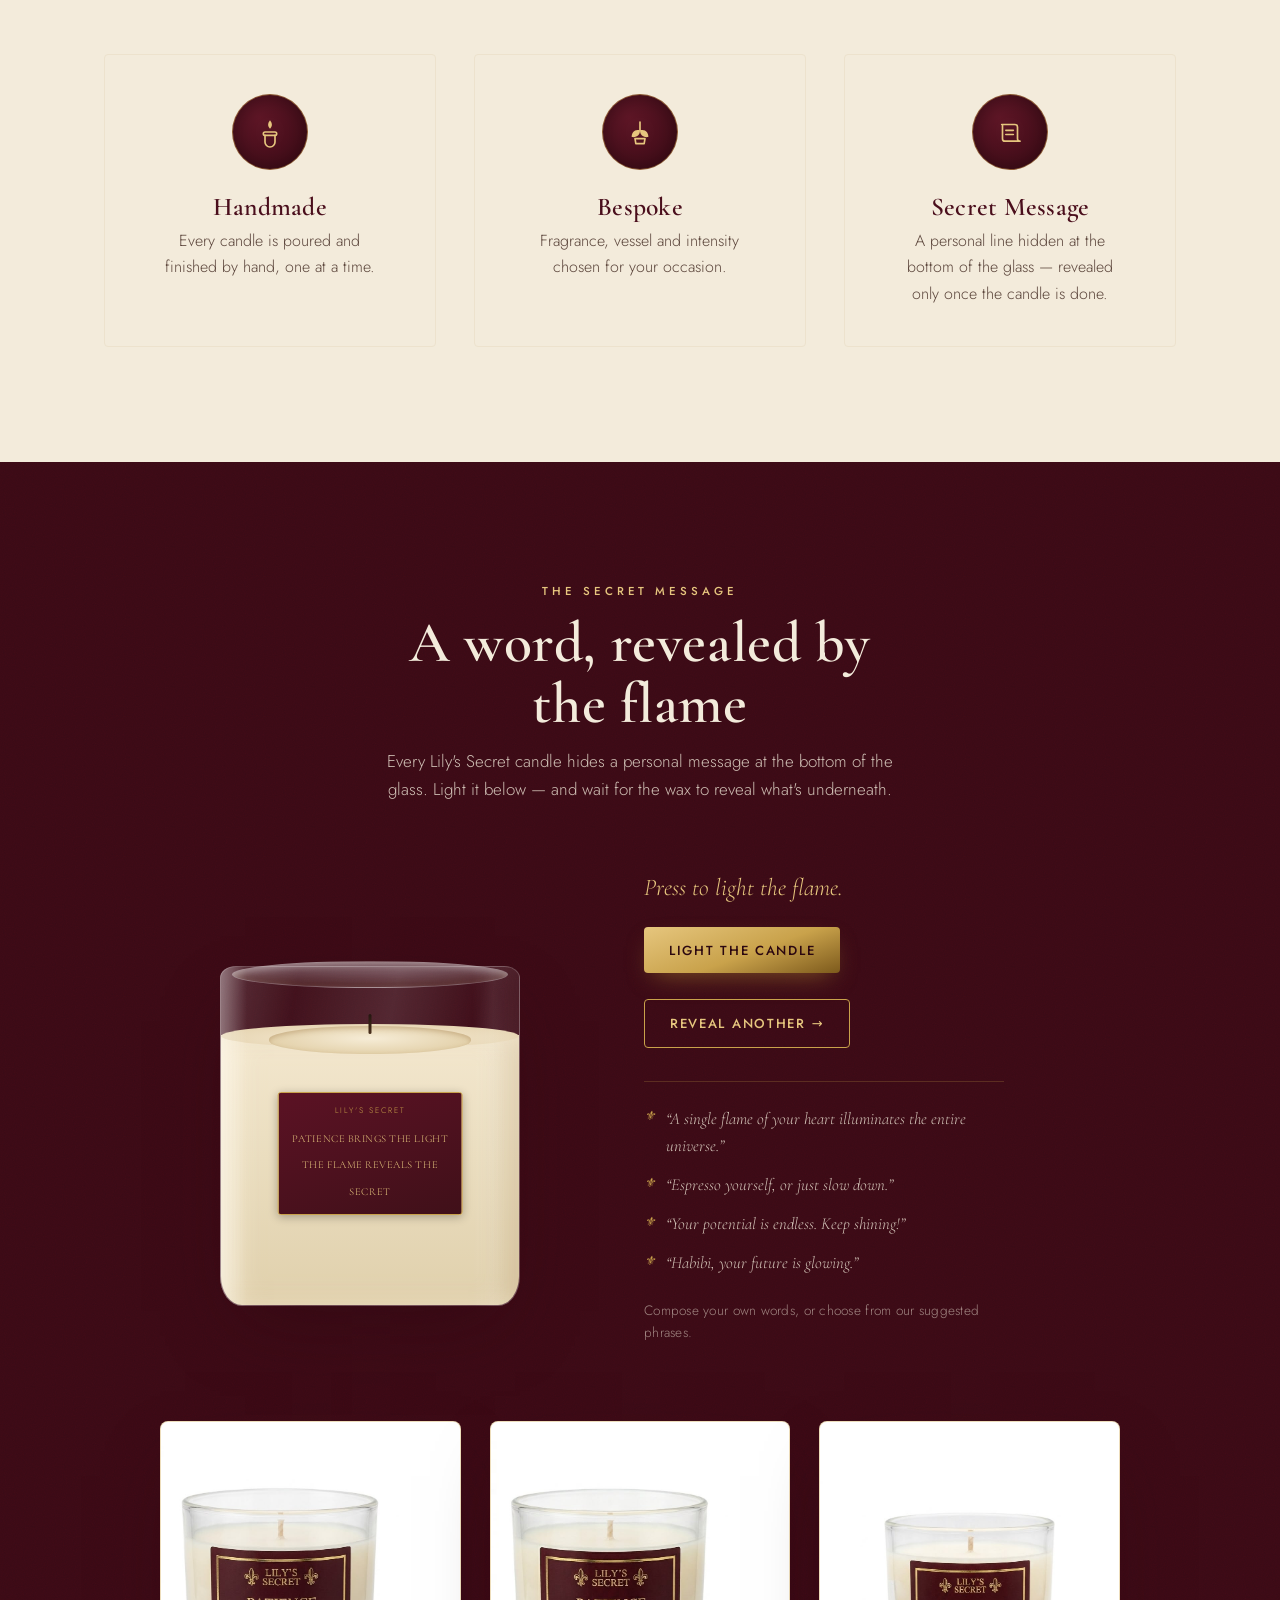
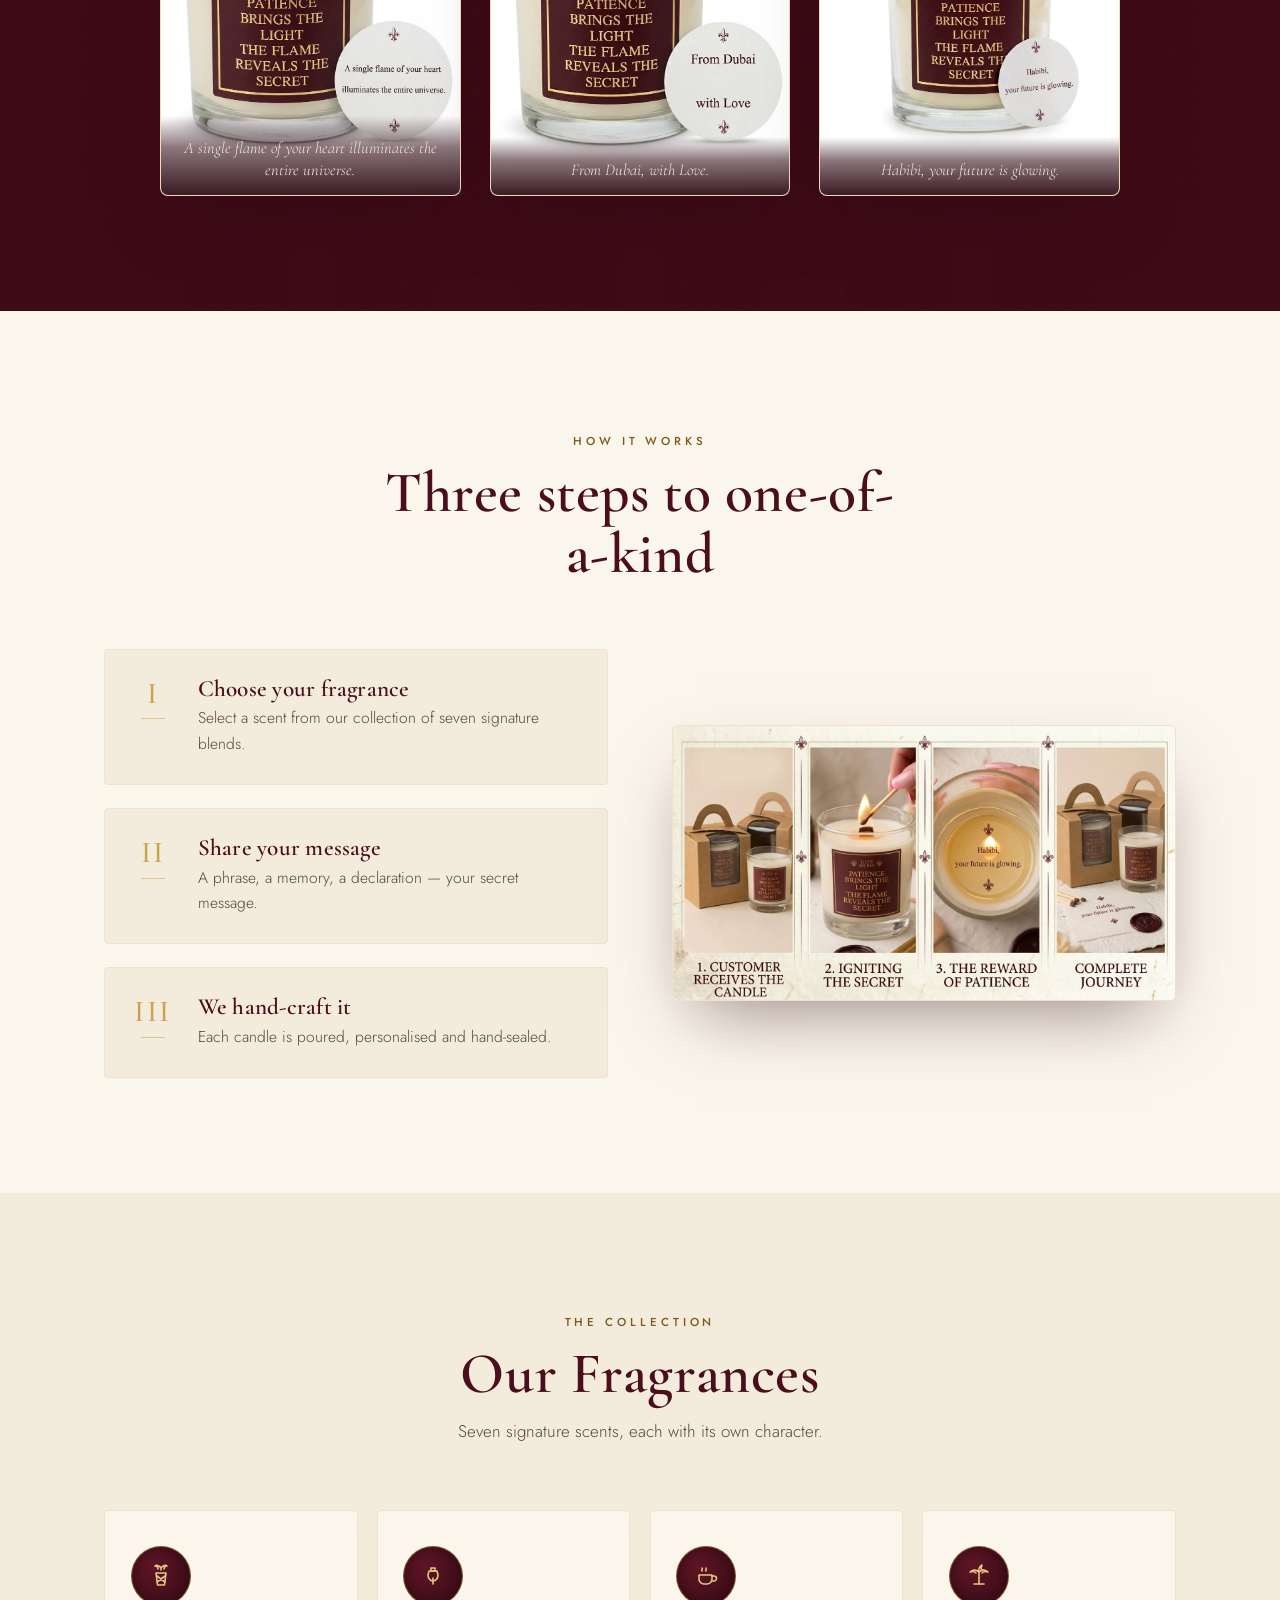
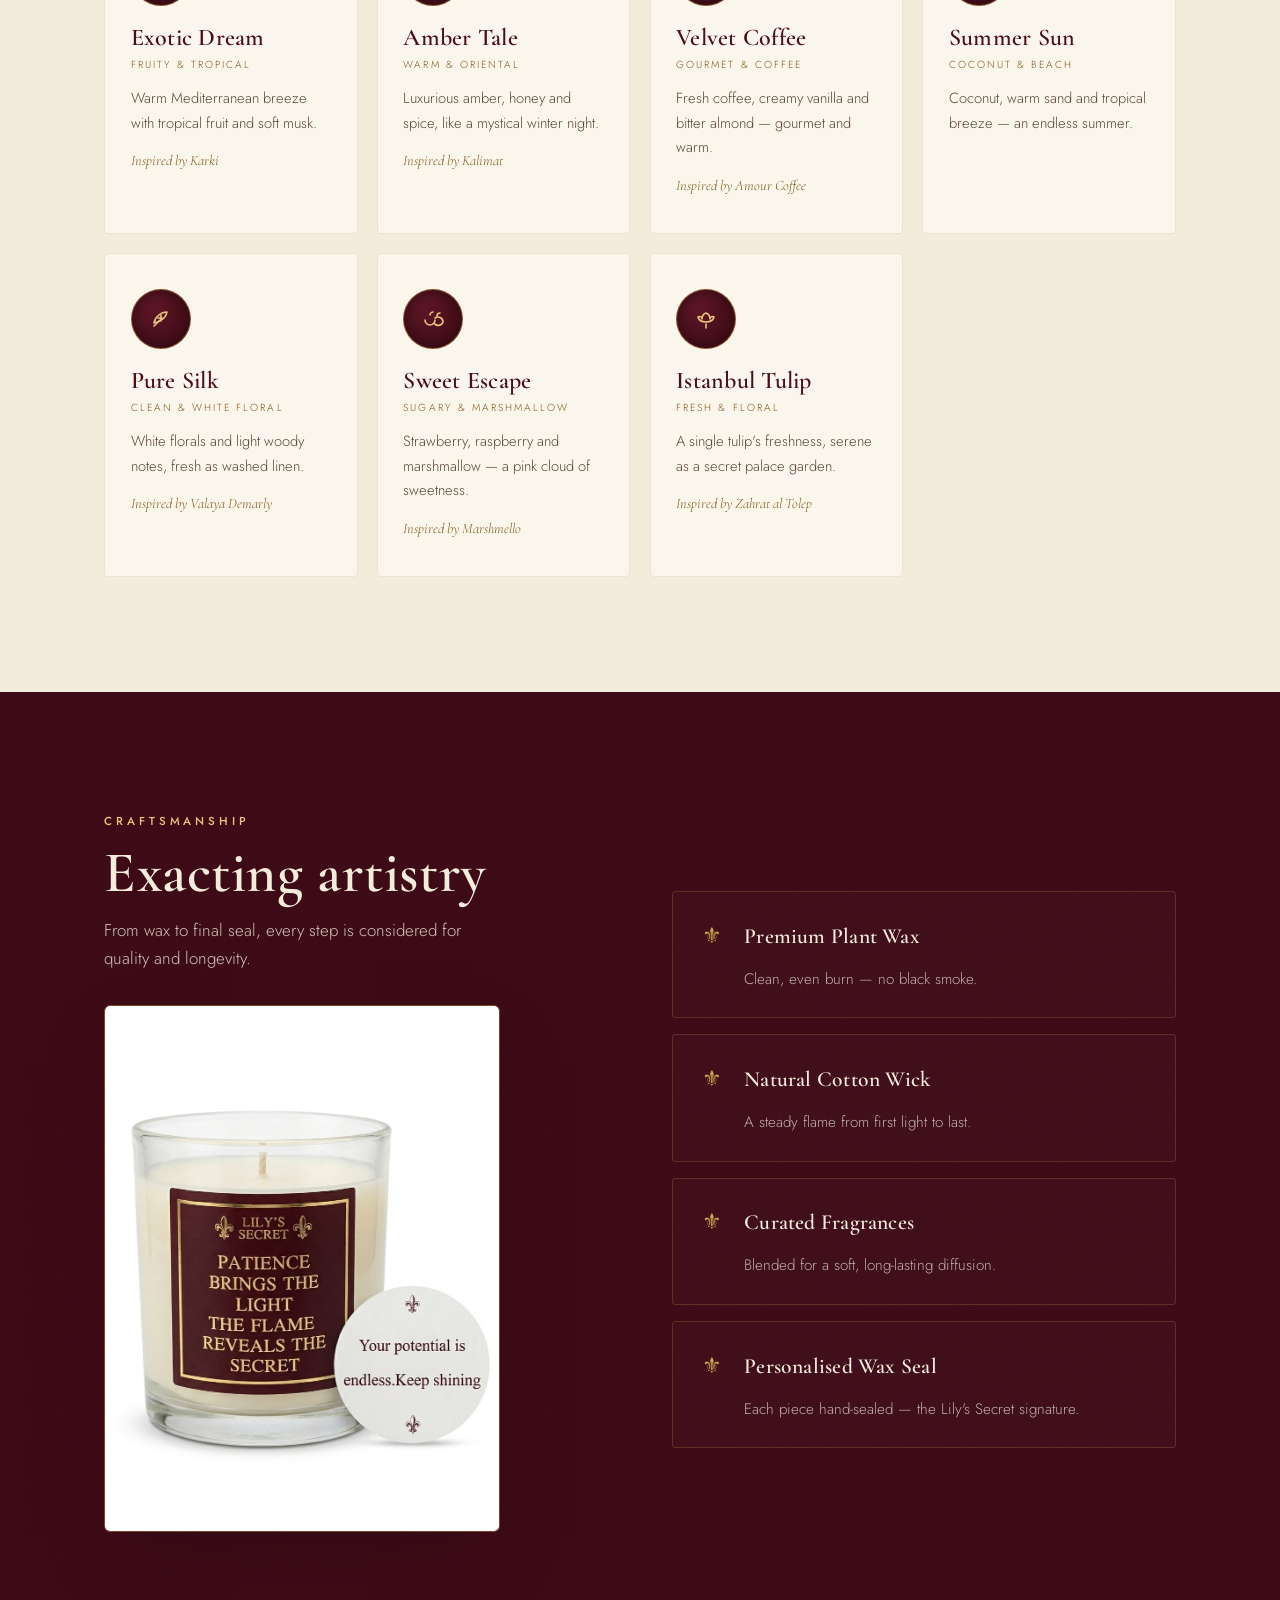
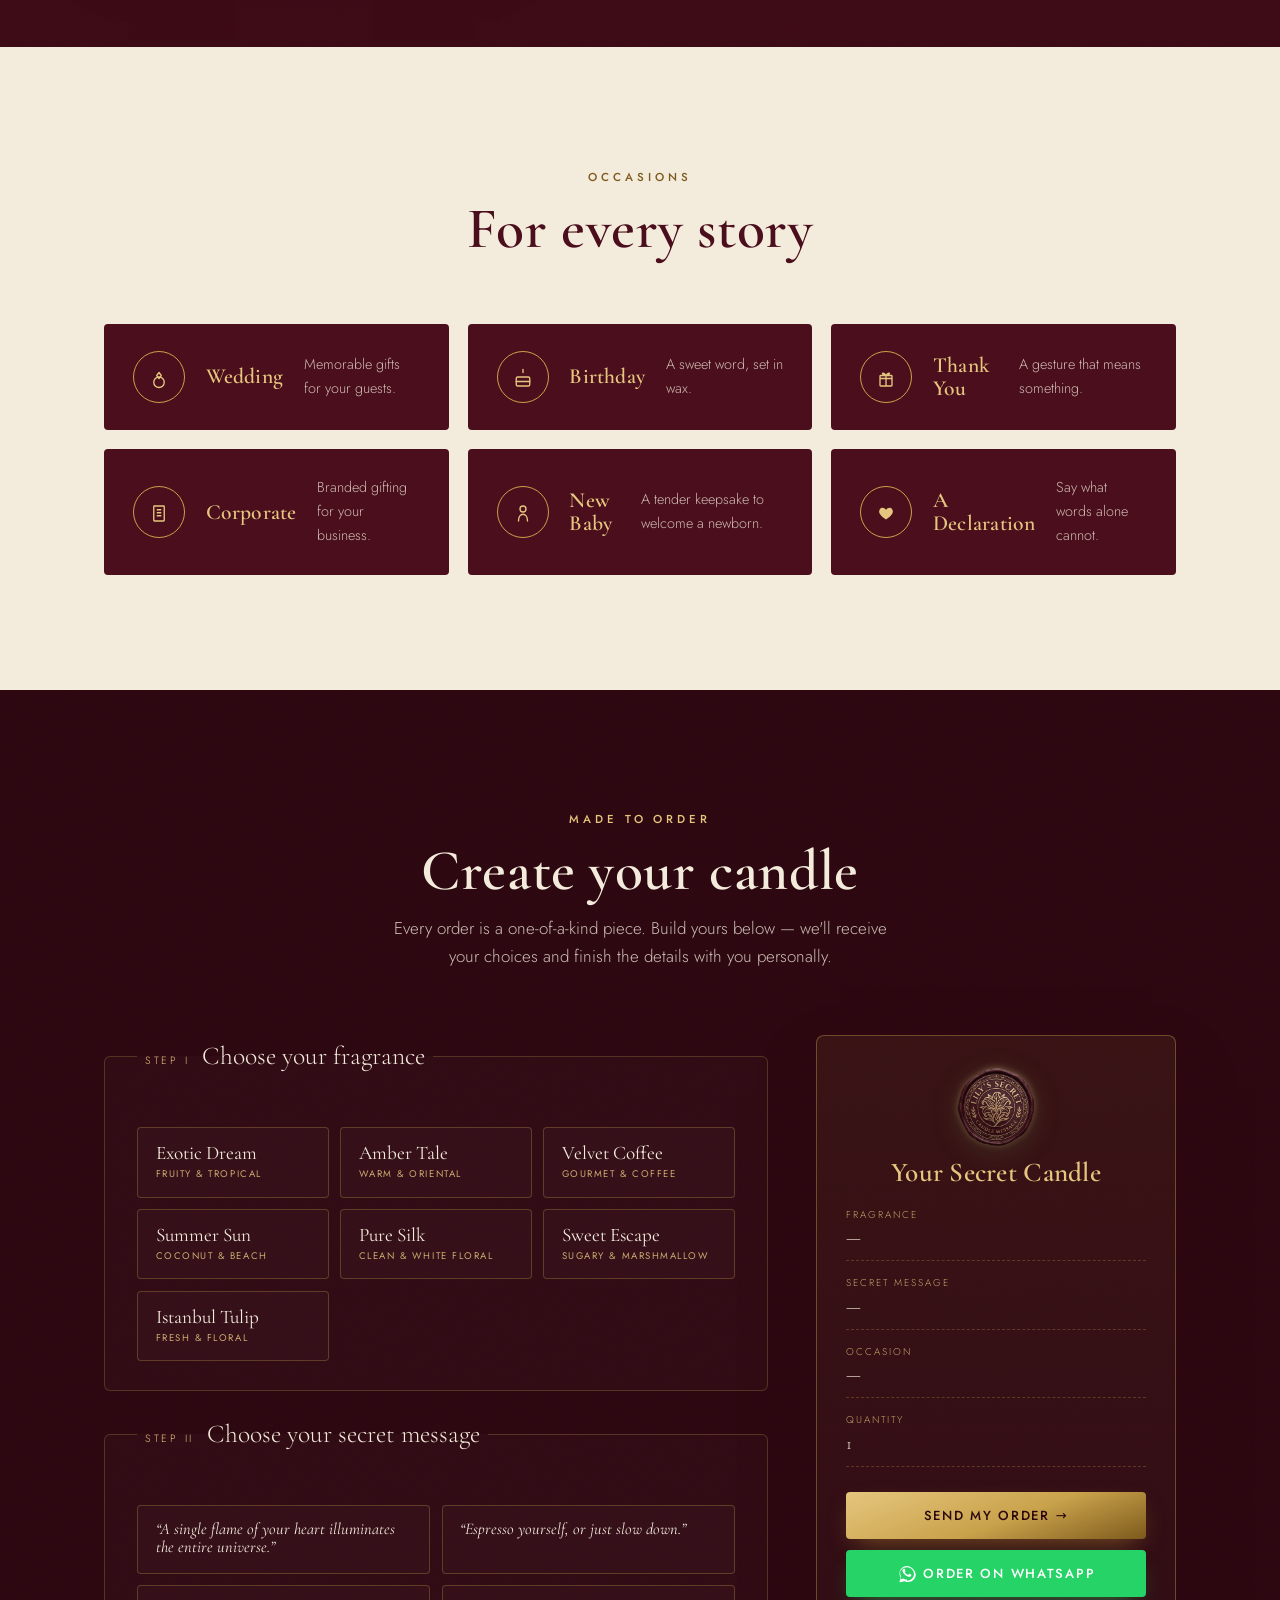
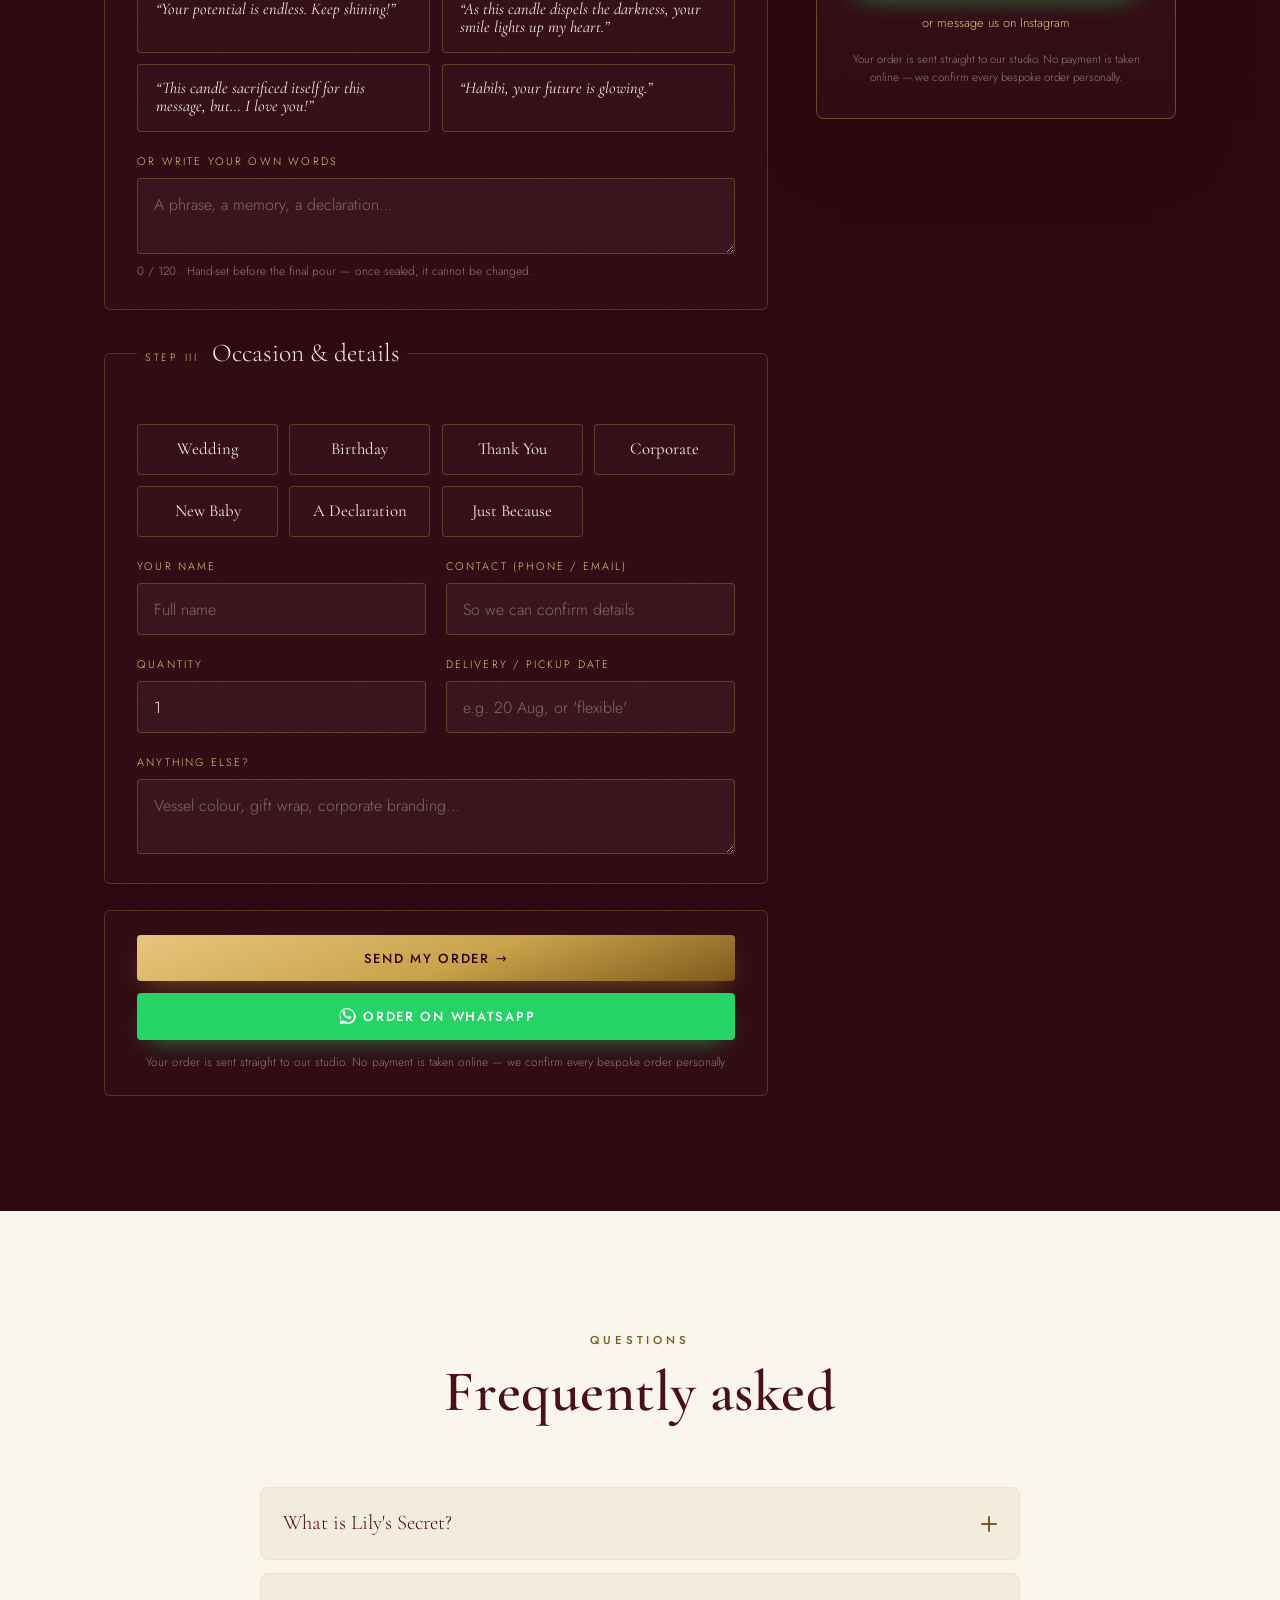
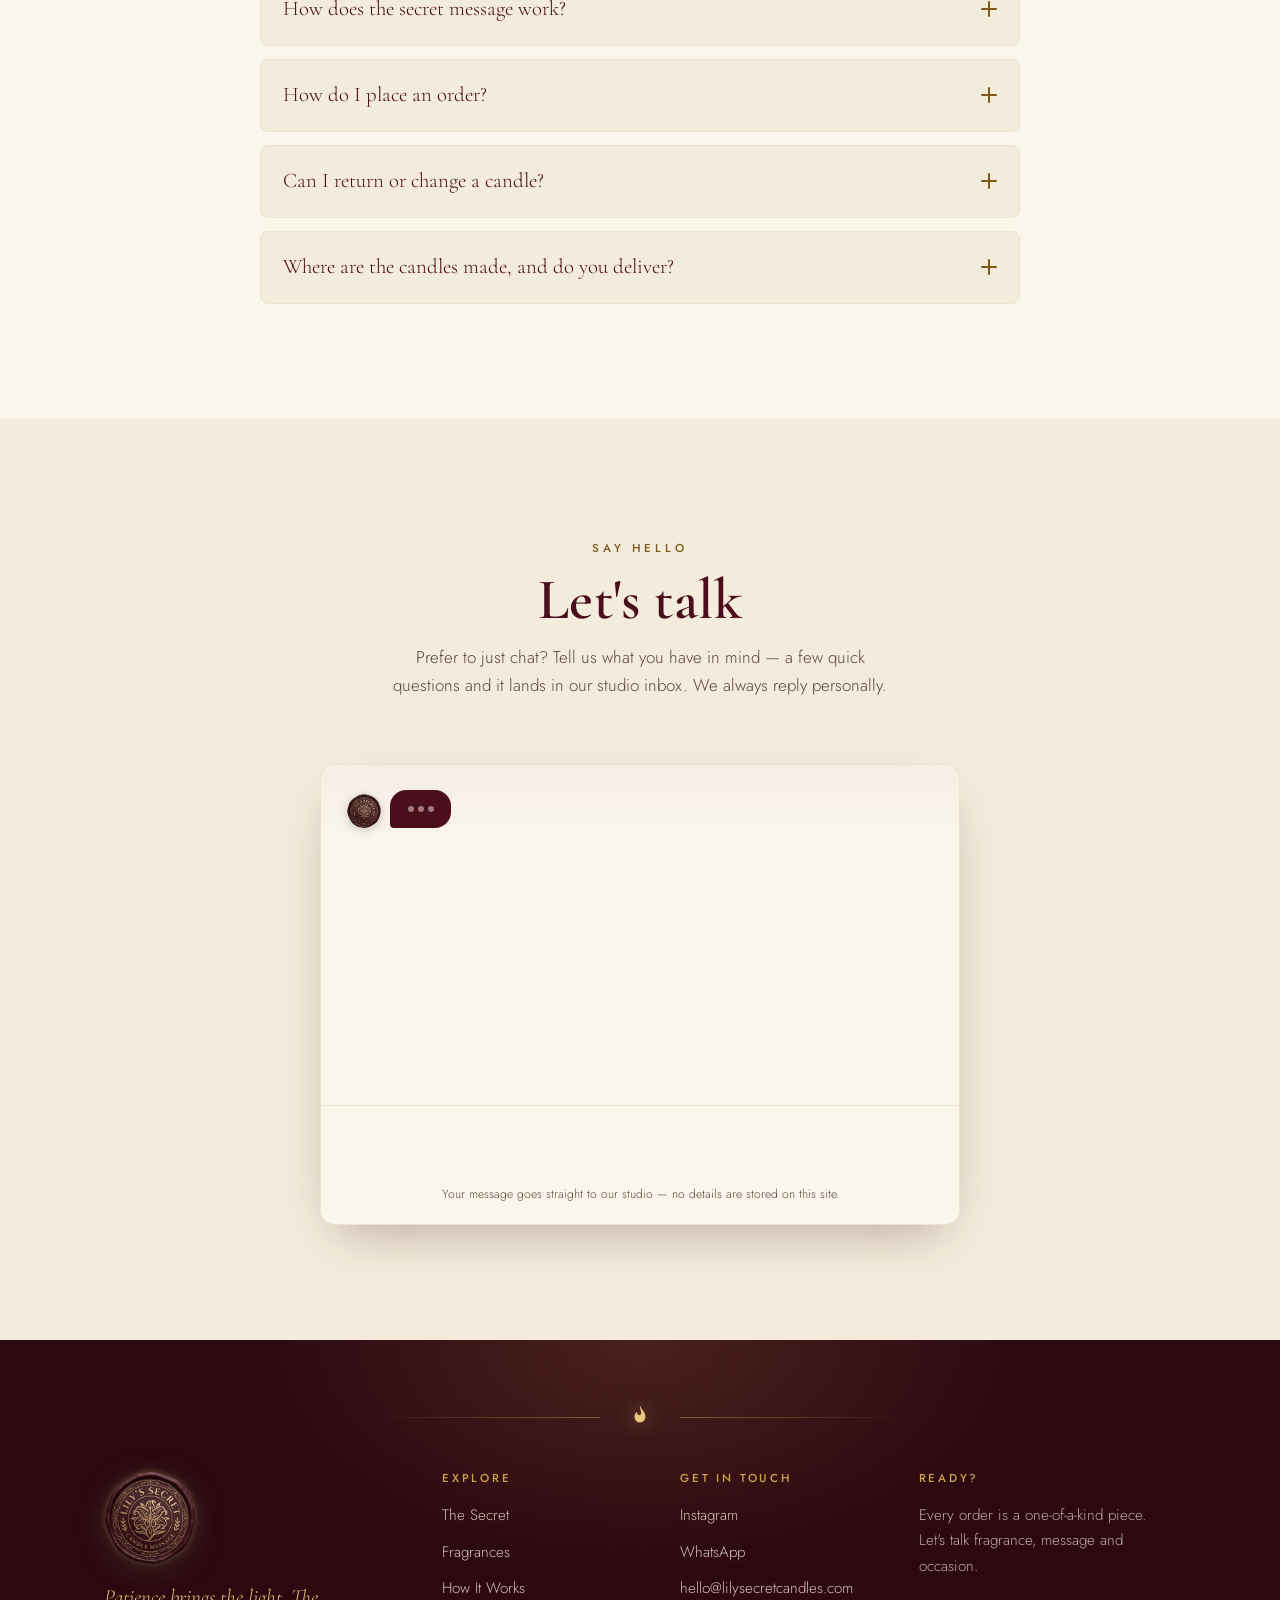
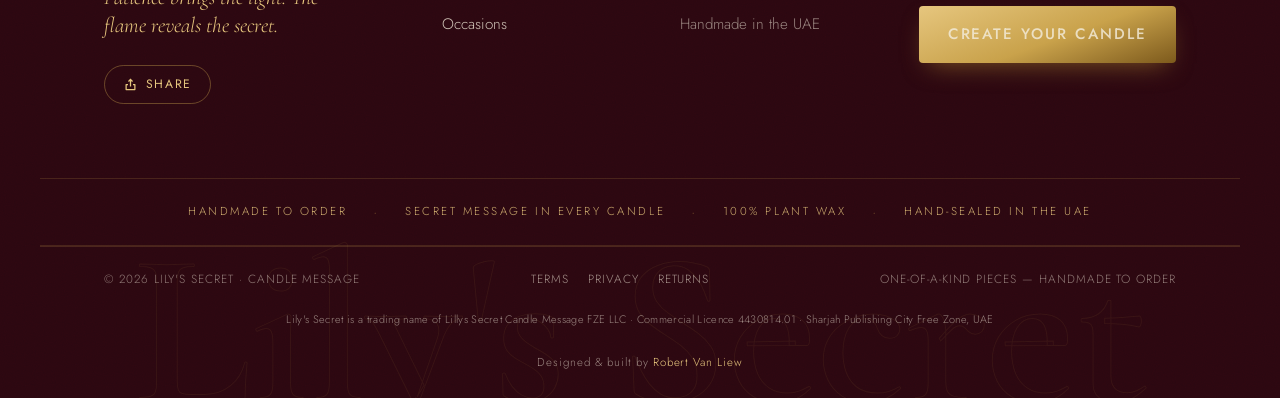
==== commit 55b1e309: "Elevate footer design - Flame crest divider (animated gold flame between gradient hairlines) + a war" ====
--- a/index.html
+++ b/index.html
@@ -507,6 +507,13 @@
 
 <!-- ============ FOOTER ============ -->
 <footer class="footer" id="footer">
+  <div class="footer__crest" aria-hidden="true">
+    <span class="footer__rule"></span>
+    <svg class="footer__flame" viewBox="0 0 24 28"><path d="M12 1.5c1.6 5 6 7 6 12.4A6 6 0 0 1 6 14c0-2.5 1.1-4.3 2.7-5.6-.3 1.6.6 3.1 2 3.5 1.3.4 2.5-.7 2.5-2.1 0-3-1.9-5.9-1.2-8.3z"/></svg>
+    <span class="footer__rule"></span>
+  </div>
+  <div class="footer__glow" aria-hidden="true"></div>
+  <div class="footer__watermark" aria-hidden="true">Lily's Secret</div>
   <div class="footer__grain" aria-hidden="true"></div>
   <div class="wrap footer__wrap">
     <div class="footer__brand">
--- a/css/styles.css
+++ b/css/styles.css
@@ -625,10 +625,10 @@
    ========================================================= */
 .footer{background:var(--wine-900);color:var(--cream);position:relative;overflow:hidden;isolation:isolate;padding-top:clamp(3.5rem,7vw,6rem)}
 .footer__grain{opacity:.35}
-.footer__wrap{position:relative;display:grid;grid-template-columns:1fr 1.4fr;gap:clamp(2rem,5vw,4rem);padding-bottom:3rem}
+.footer__wrap{position:relative;display:grid;grid-template-columns:1.5fr 1fr 1fr 1.15fr;gap:clamp(1.4rem,3vw,2.6rem);padding-bottom:3.2rem;align-items:start}
 .footer__brand{display:flex;flex-direction:column;gap:1.2rem}
 .footer__tagline{font-family:var(--font-display);font-style:italic;font-size:1.35rem;color:var(--gold-bright);max-width:24ch;line-height:1.3}
-.footer__cols{display:grid;grid-template-columns:repeat(3,1fr);gap:2rem}
+.footer__cols{display:contents}   /* children join the footer grid for an even 4-column layout */
 .footer__col{display:flex;flex-direction:column;gap:.7rem}
 .footer__col h3{font-family:var(--font-body);font-size:.72rem;letter-spacing:.24em;text-transform:uppercase;color:var(--gold);font-weight:500;margin-bottom:.5rem}
 .footer__col a{font-size:.95rem;color:rgba(243,235,219,.82);transition:color .3s;width:fit-content}
@@ -974,3 +974,49 @@
 }
 .footer__credit a{color:var(--gold-bright);border-bottom:1px solid transparent;transition:color .3s,border-color .3s}
 .footer__credit a:hover{color:#fff;border-color:currentColor}
+
+/* =========================================================
+   FOOTER — elevated craft
+   ========================================================= */
+.footer{padding-top:0}                 /* the crest now sets the top rhythm */
+.footer > .wrap,.footer__trust,.footer__base,.footer__entity,.footer__credit,.footer__crest{position:relative;z-index:1}
+.footer__glow,.footer__watermark{position:absolute;z-index:0;pointer-events:none}
+
+/* flame crest divider */
+.footer__crest{
+  display:flex;align-items:center;justify-content:center;gap:clamp(1rem,3vw,1.8rem);
+  max-width:var(--wrap);margin:0 auto;
+  padding:clamp(2.6rem,5vw,4rem) var(--gutter) clamp(1.8rem,3.5vw,2.6rem);
+}
+.footer__rule{height:1px;flex:1;max-width:230px;background:linear-gradient(90deg,transparent,rgba(201,162,75,.5))}
+.footer__crest .footer__rule:last-child{background:linear-gradient(90deg,rgba(201,162,75,.5),transparent)}
+.footer__flame{width:22px;height:26px;flex:none;fill:var(--gold-bright);filter:drop-shadow(0 0 10px rgba(230,198,126,.55));animation:flameGlow 3s ease-in-out infinite}
+@keyframes flameGlow{0%,100%{opacity:.82;transform:translateY(0) scale(1)}50%{opacity:1;transform:translateY(-1.5px) scale(1.07)}}
+@media (prefers-reduced-motion:reduce){.footer__flame{animation:none}}
+
+/* warm candle glow + giant faint wordmark watermark */
+.footer__glow{top:0;left:50%;transform:translateX(-50%);width:min(920px,92%);height:320px;
+  background:radial-gradient(60% 100% at 50% 0%, rgba(230,178,90,.15), transparent 70%)}
+.footer__watermark{
+  left:50%;bottom:-1.6vw;transform:translateX(-50%);white-space:nowrap;user-select:none;
+  font-family:var(--font-display);font-weight:600;line-height:.8;
+  font-size:clamp(5rem,17vw,17rem);color:transparent;
+  -webkit-text-stroke:1px rgba(201,162,75,.08);
+}
+
+/* animated link underline in the columns */
+.footer__col a{position:relative}
+.footer__col a::after{content:"";position:absolute;left:0;bottom:-2px;height:1px;width:0;background:var(--gold-bright);transition:width .32s var(--ease)}
+.footer__col a:hover::after{width:100%}
+.footer__loc::after{content:none}
+[dir="rtl"] .footer__col a::after{left:auto;right:0}
+
+/* trust points as a framed band */
+.footer__trust{
+  border-top:1px solid rgba(201,162,75,.18);border-bottom:1px solid rgba(201,162,75,.18);
+  margin-top:1.4rem;padding-top:1.25rem;padding-bottom:1.25rem;
+}
+
+/* seal reacts on hover */
+.footer .brand__seal--lg{transition:transform .5s var(--ease),filter .5s var(--ease)}
+.footer__brand:hover .brand__seal--lg{transform:rotate(-4deg) scale(1.04)}
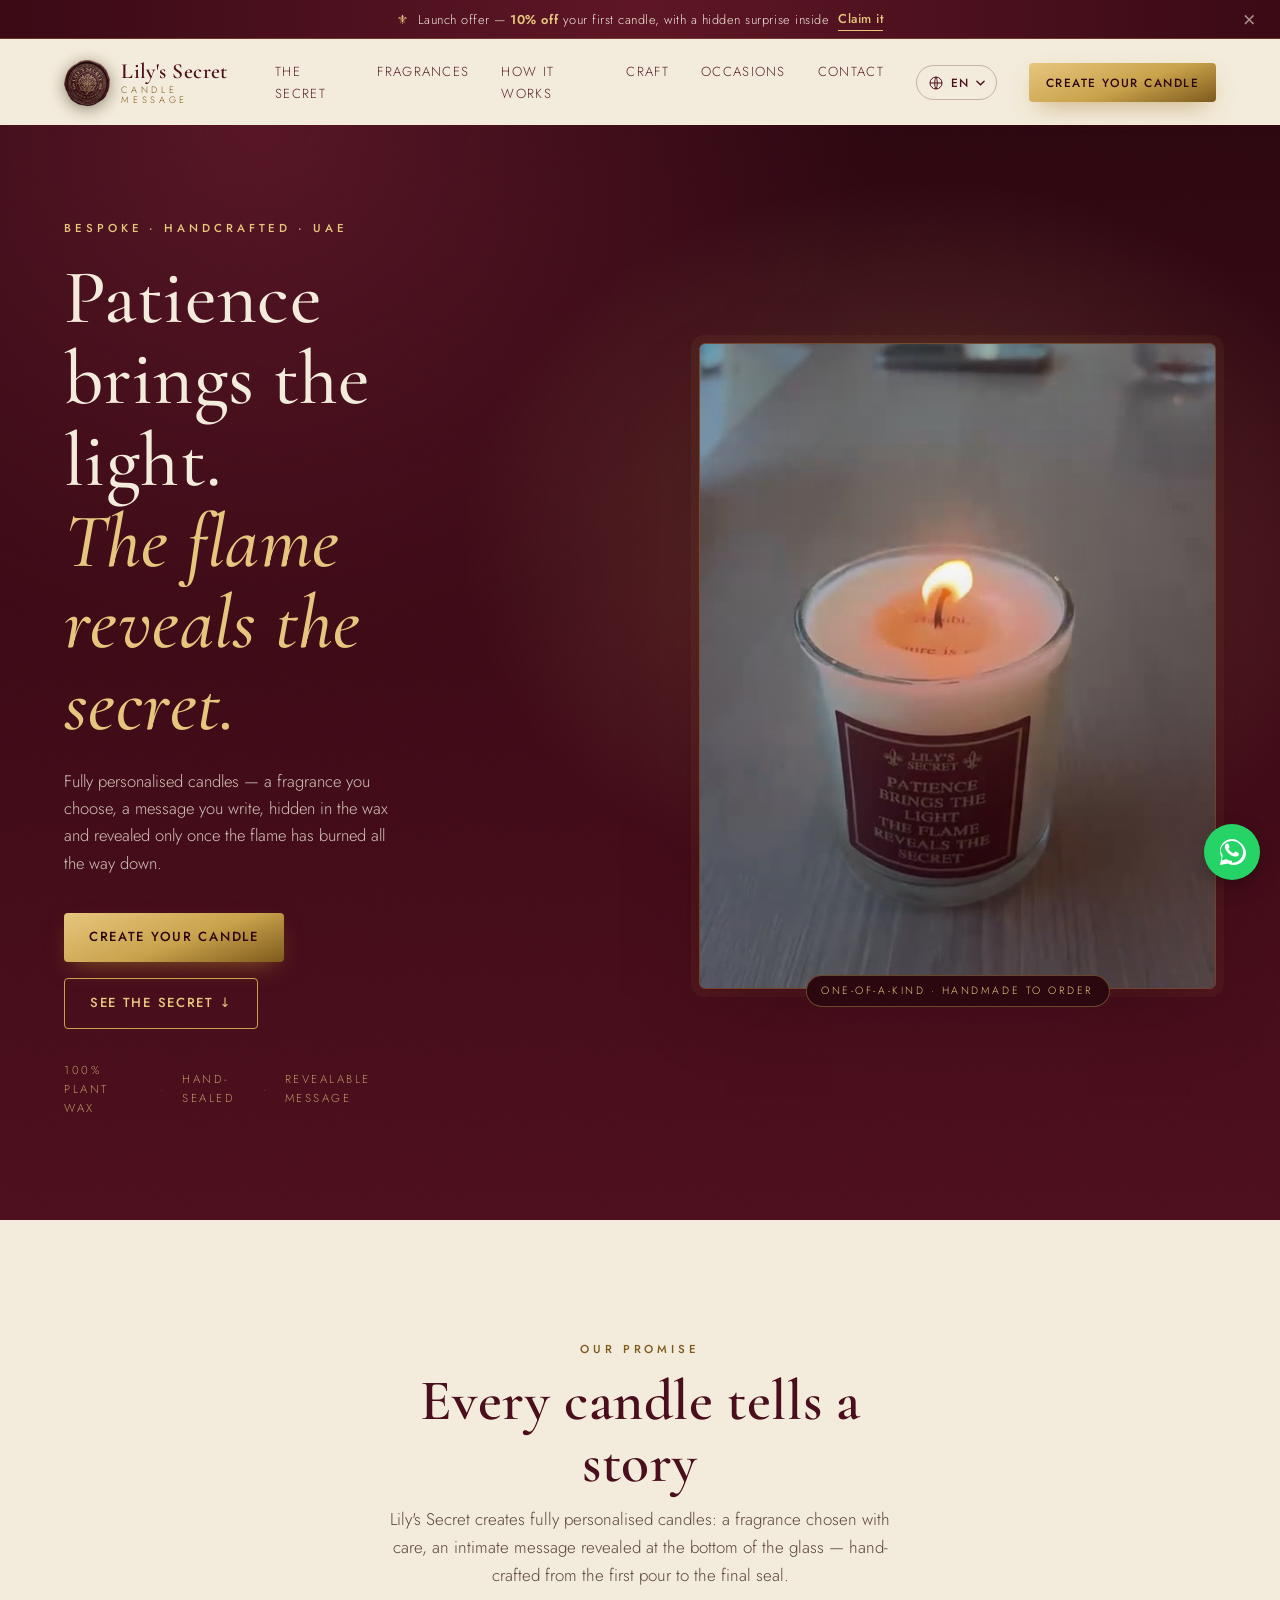
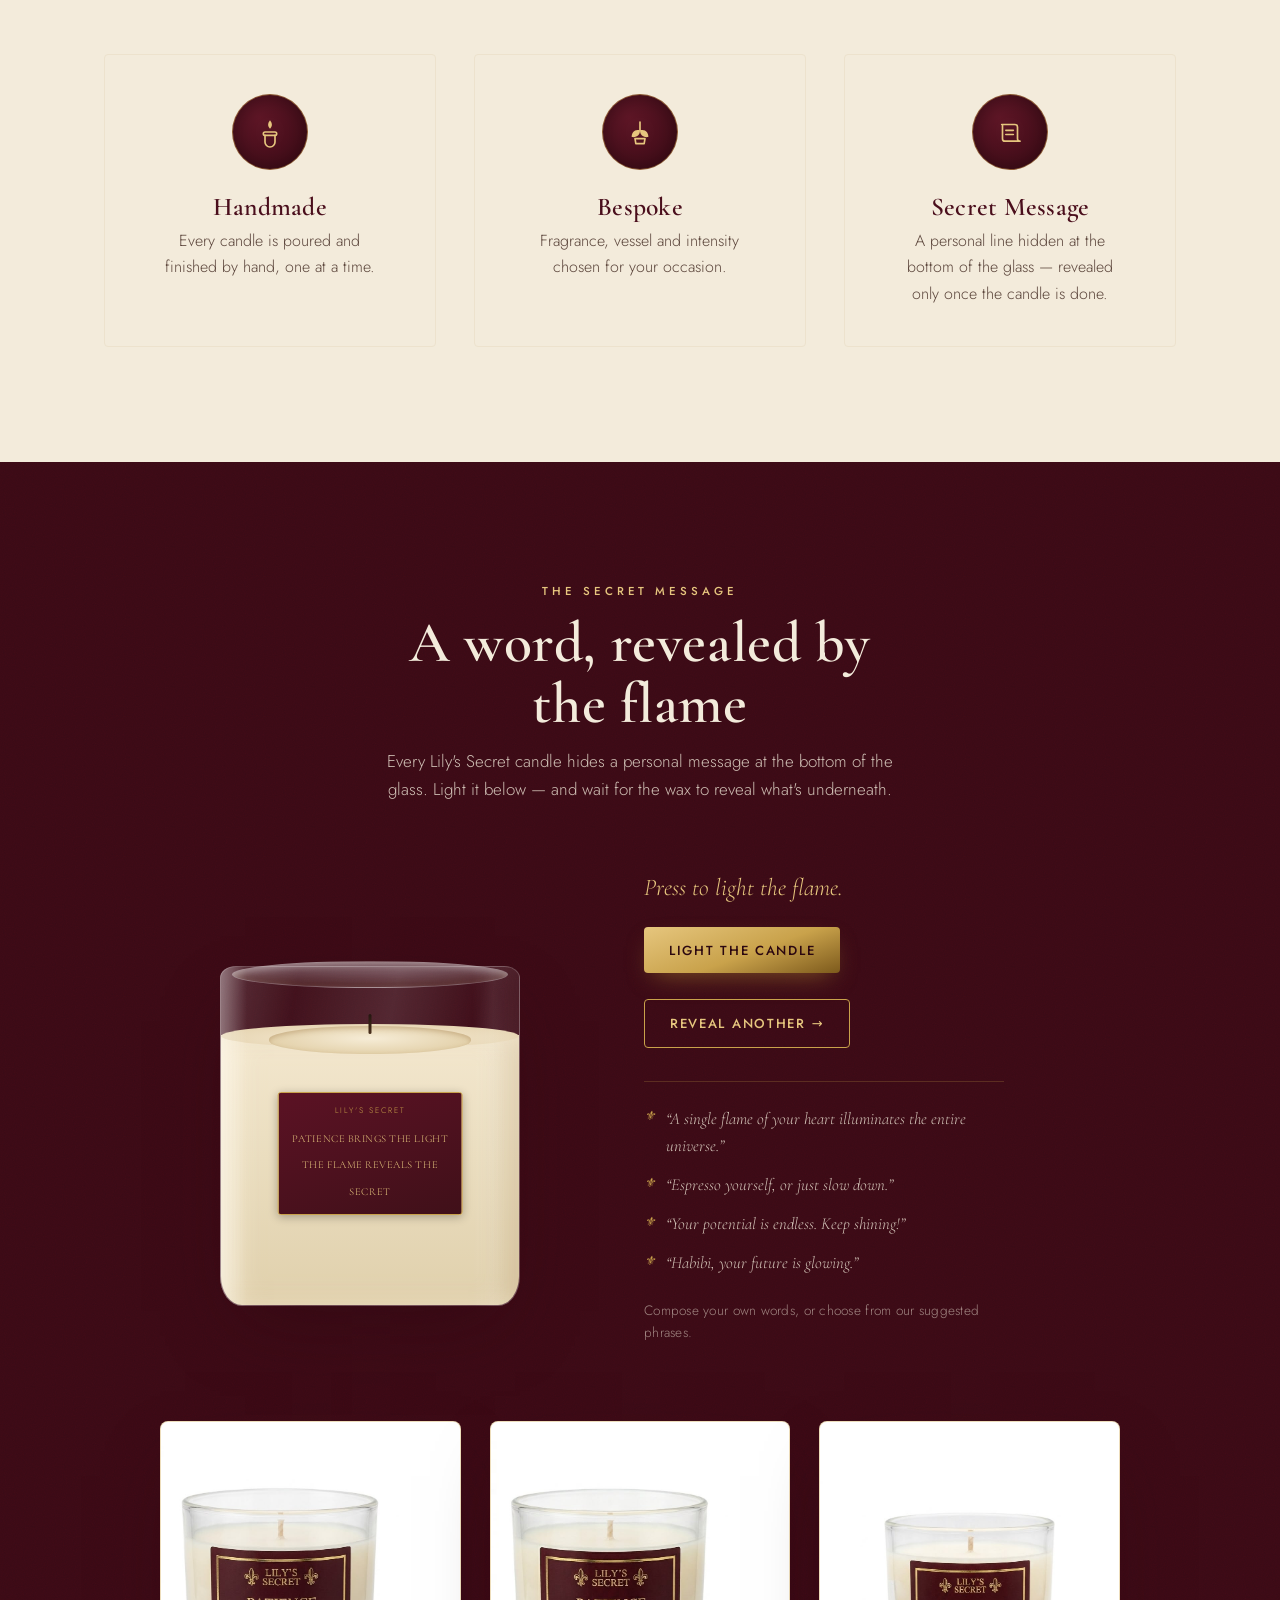
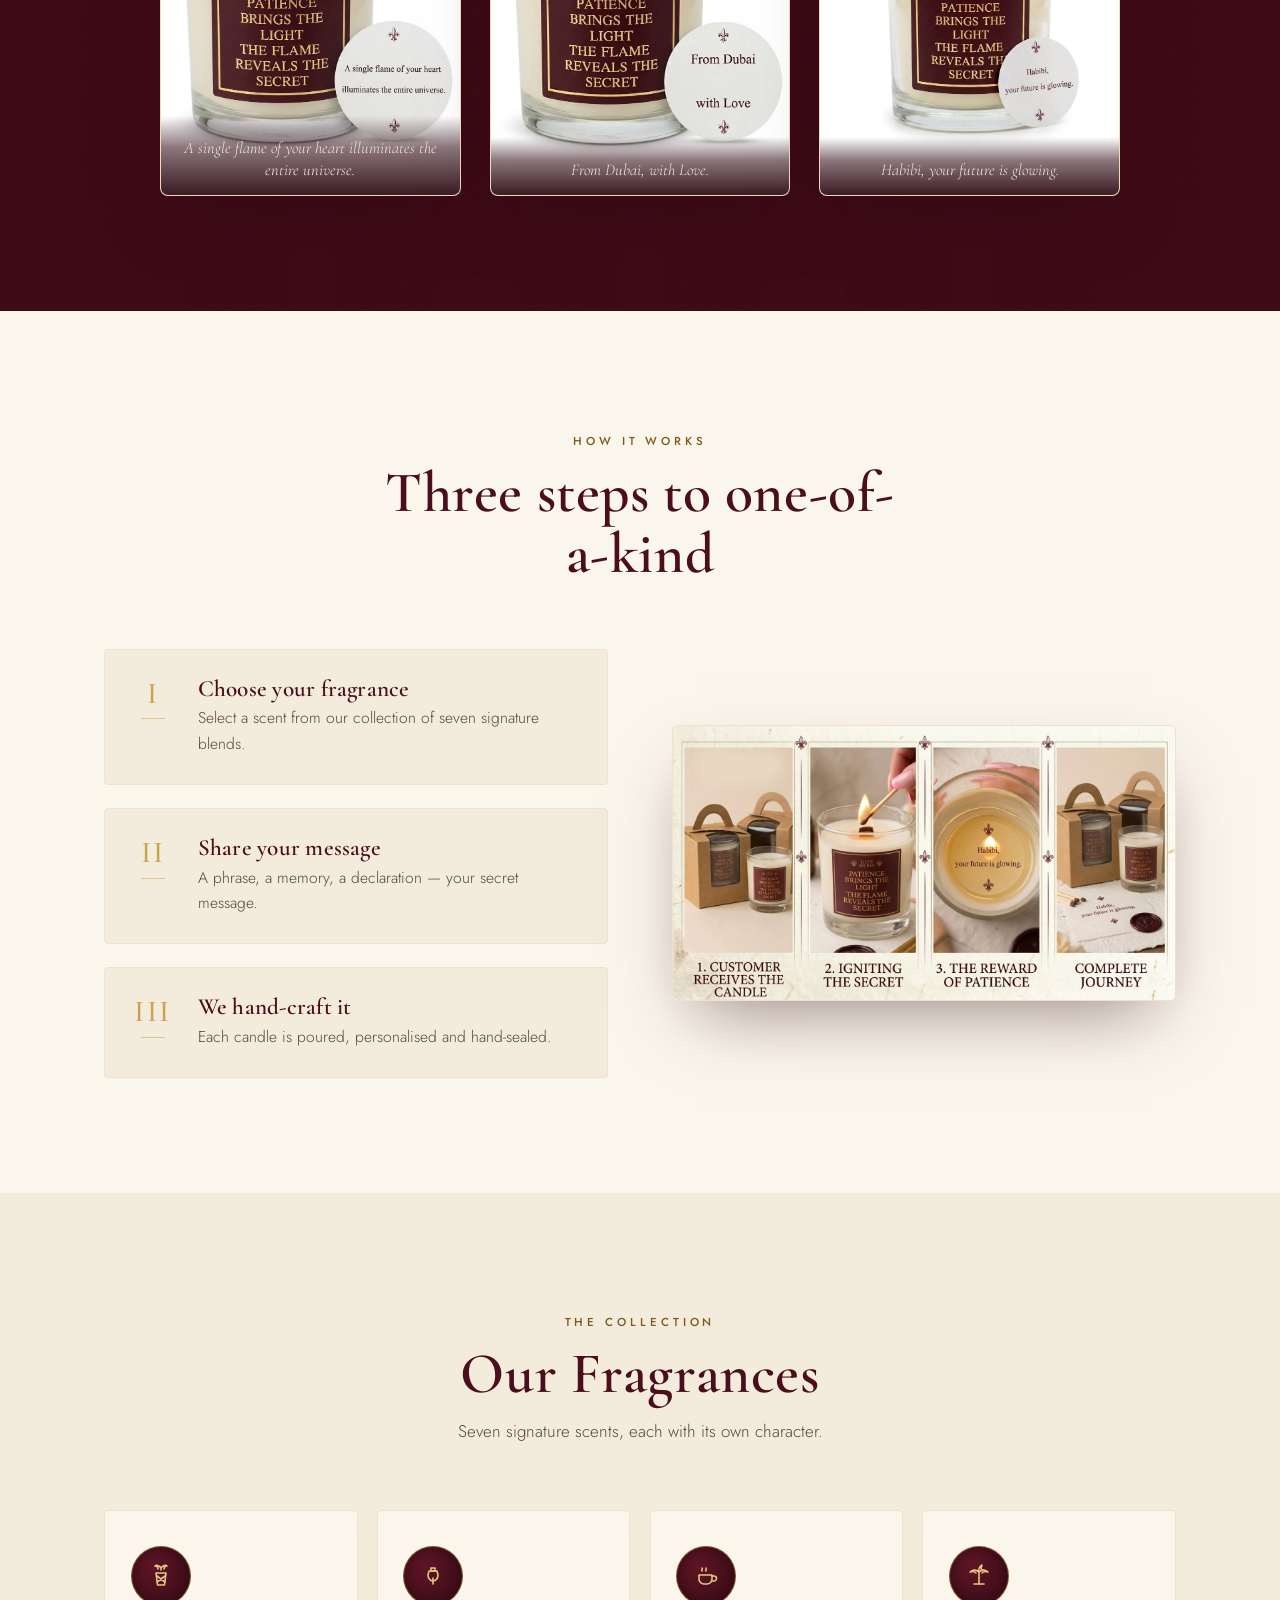
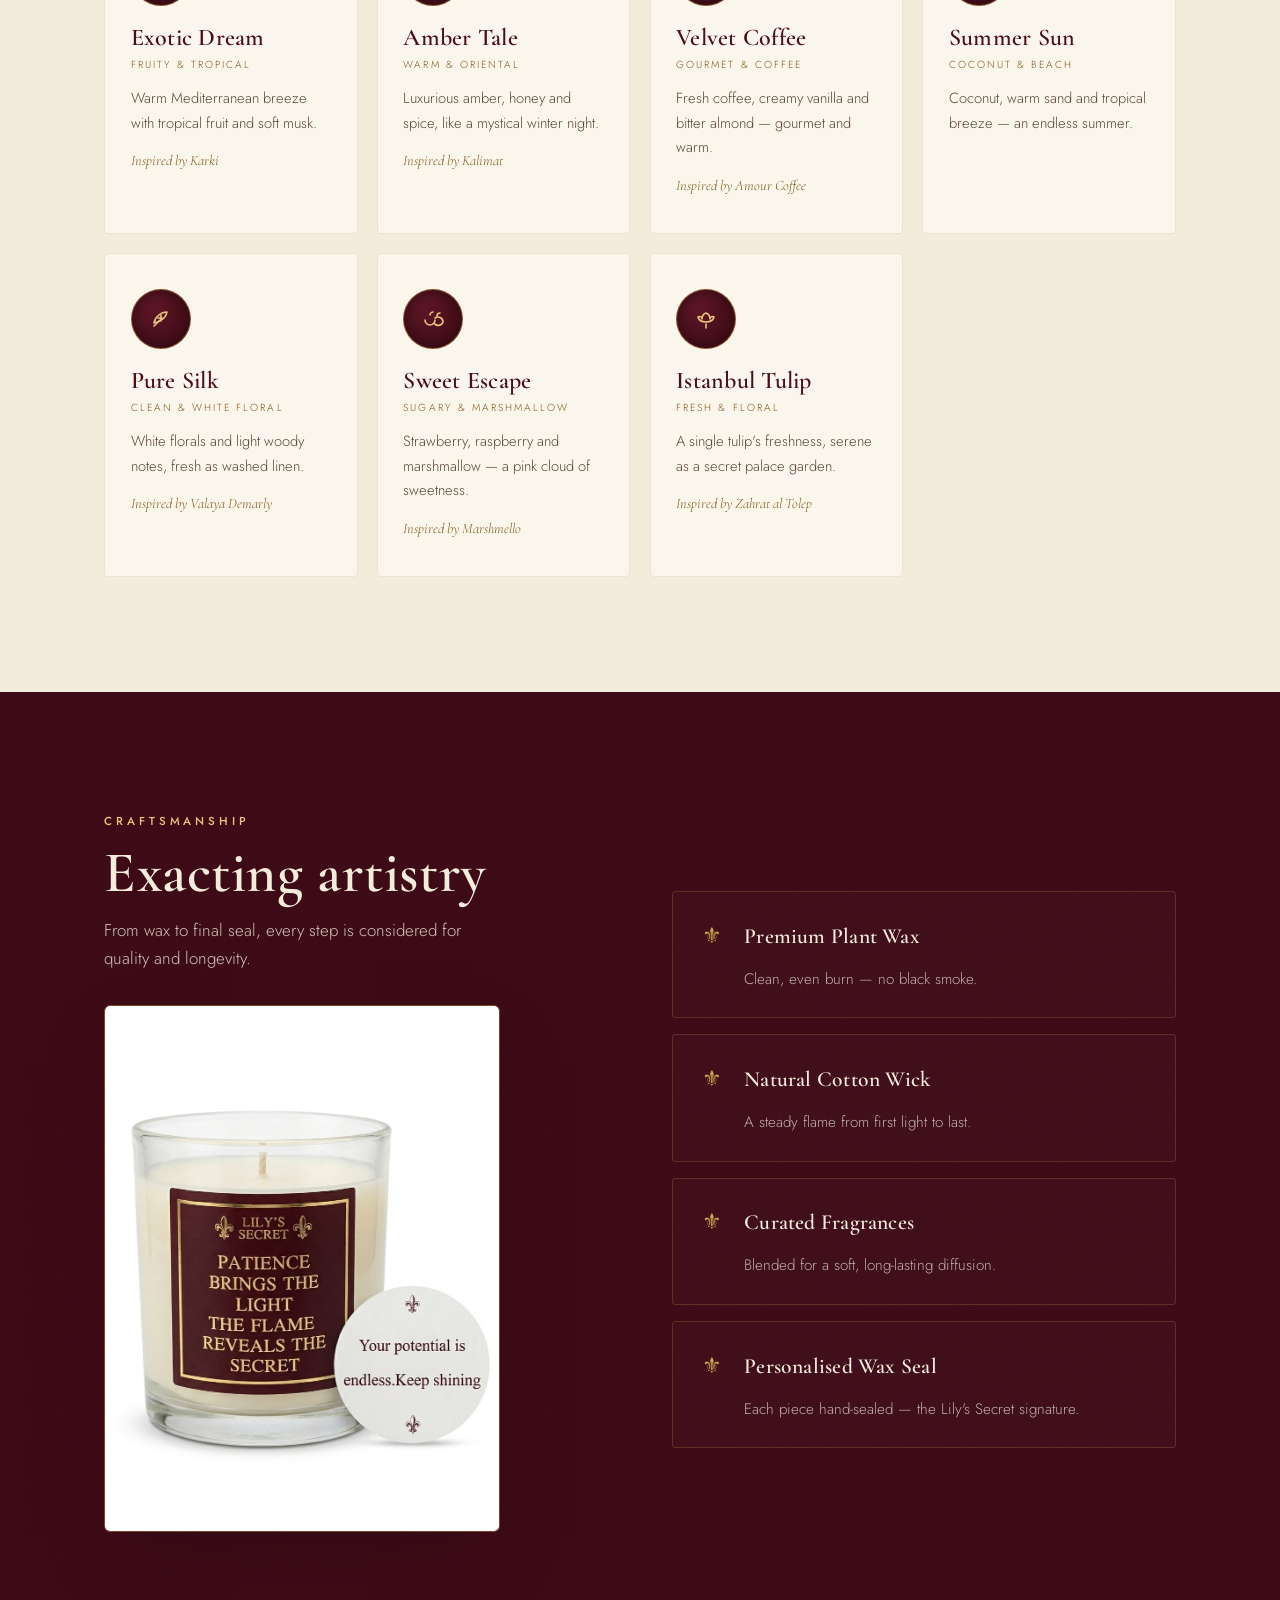
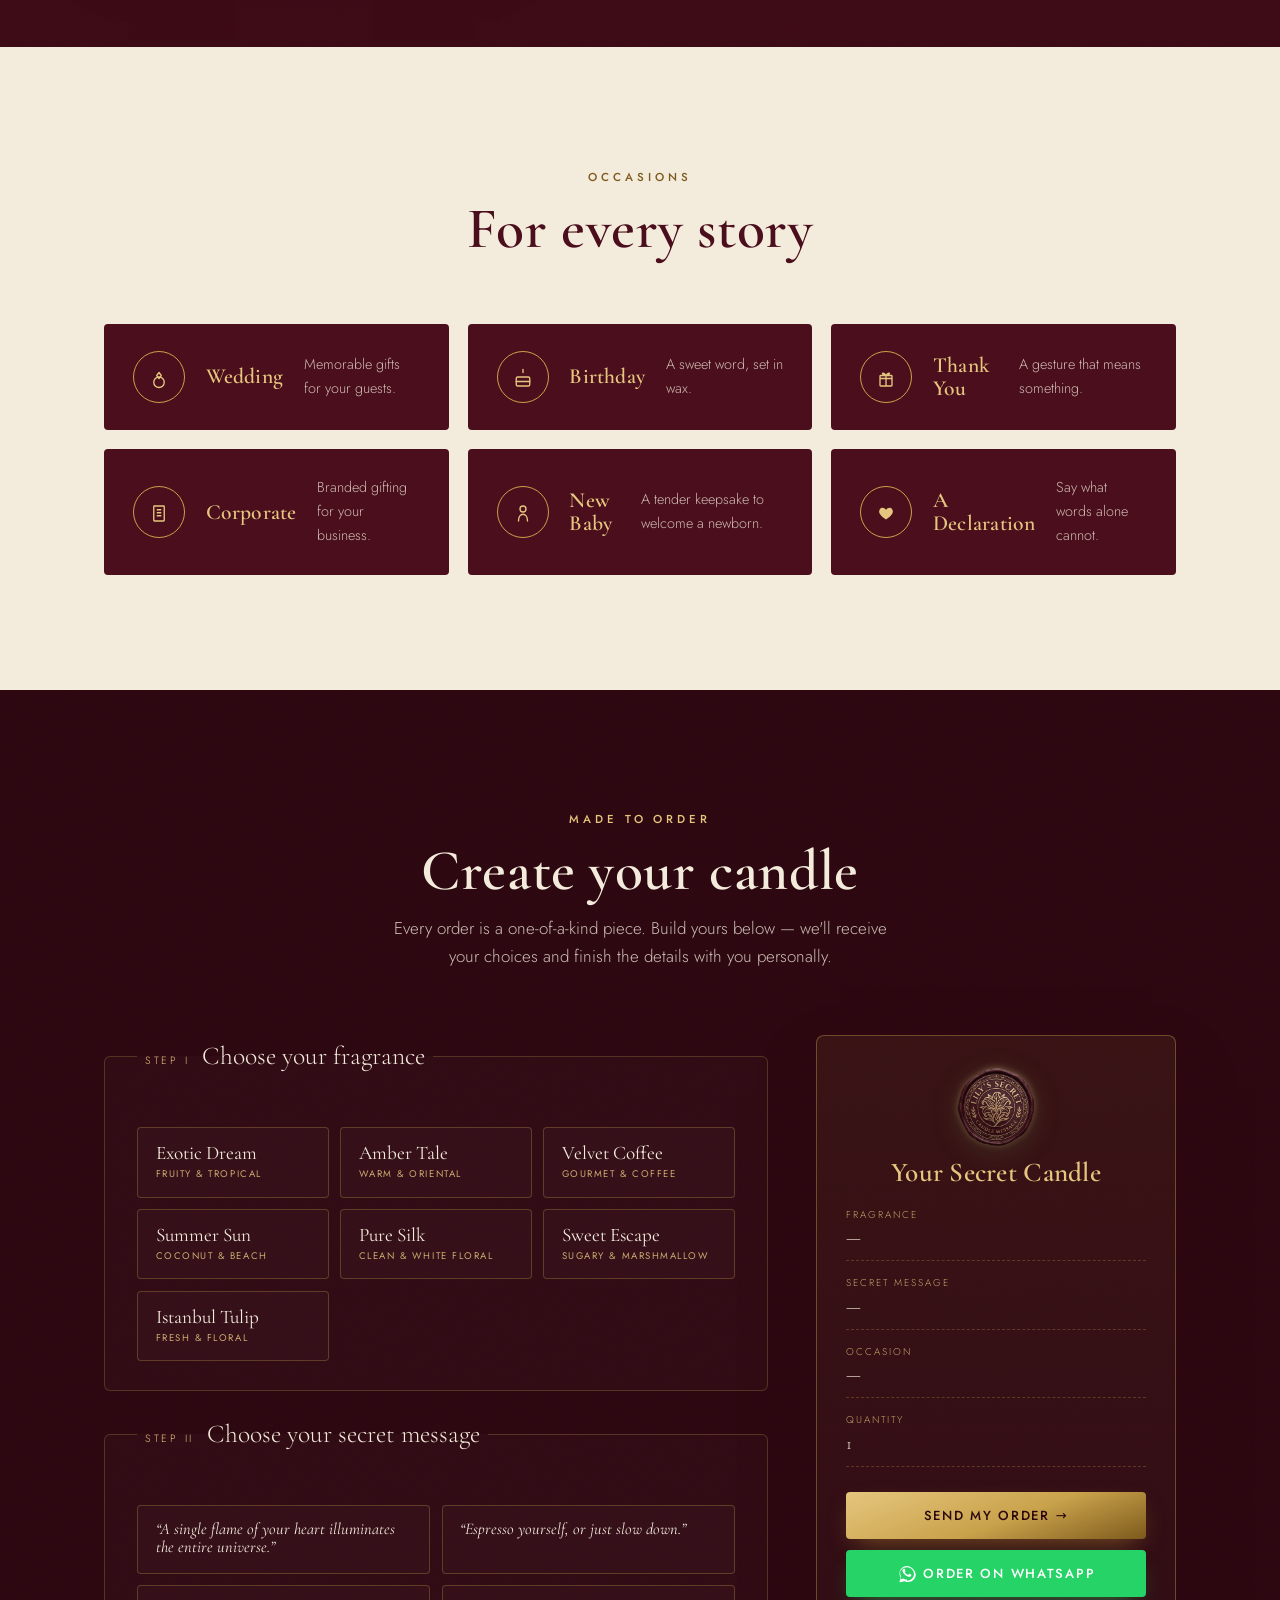
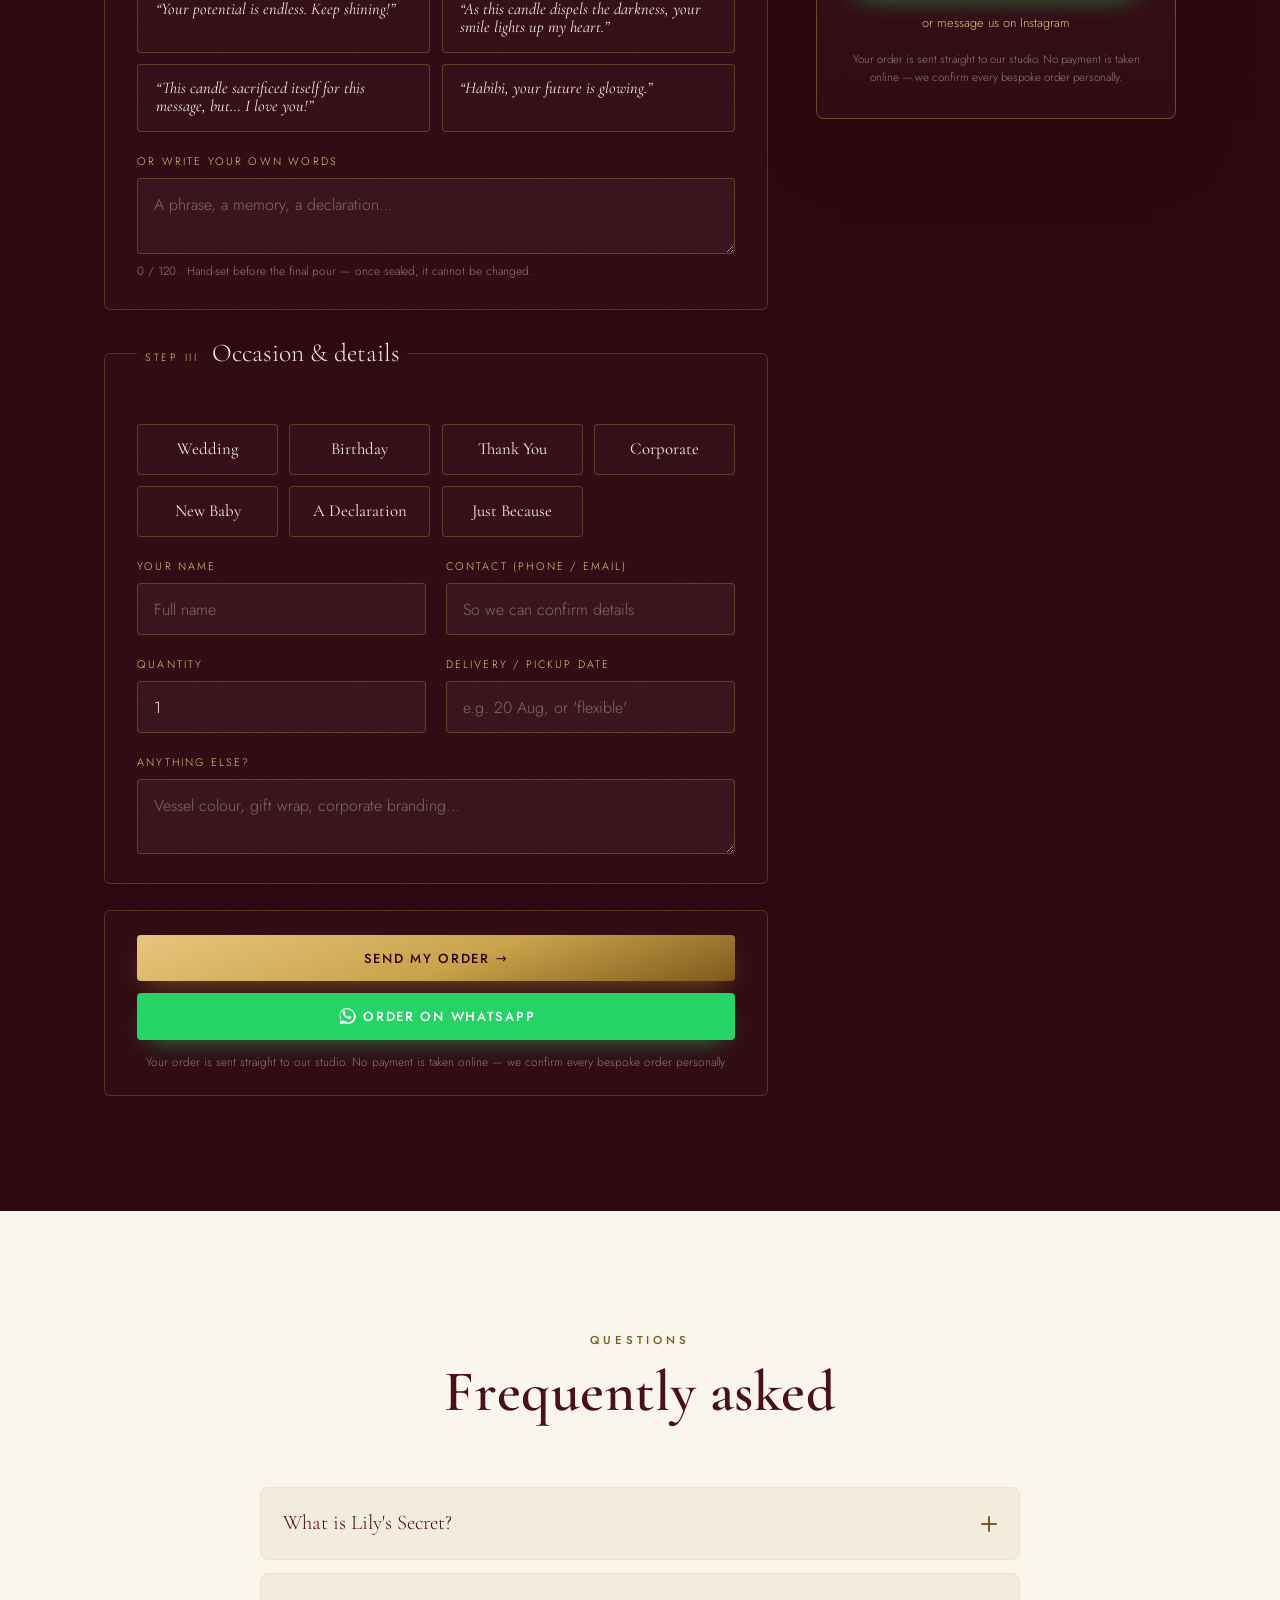
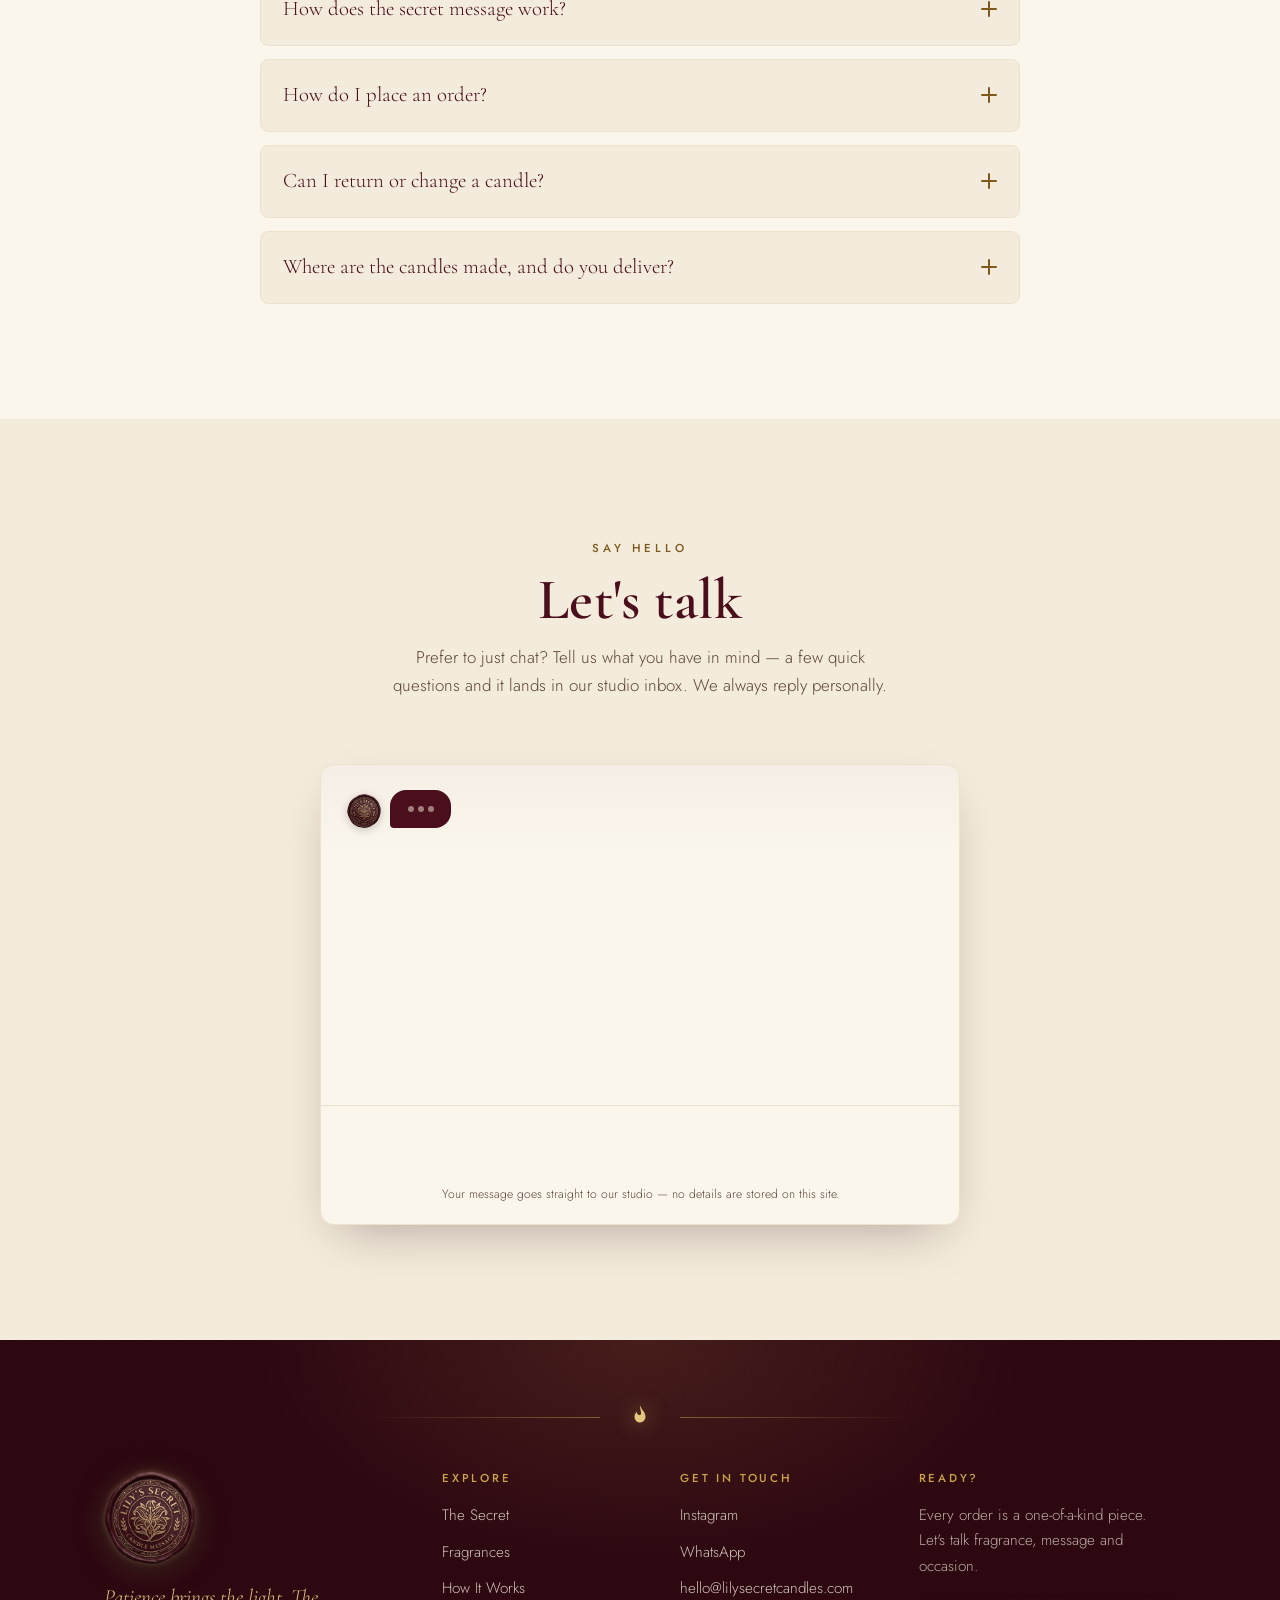
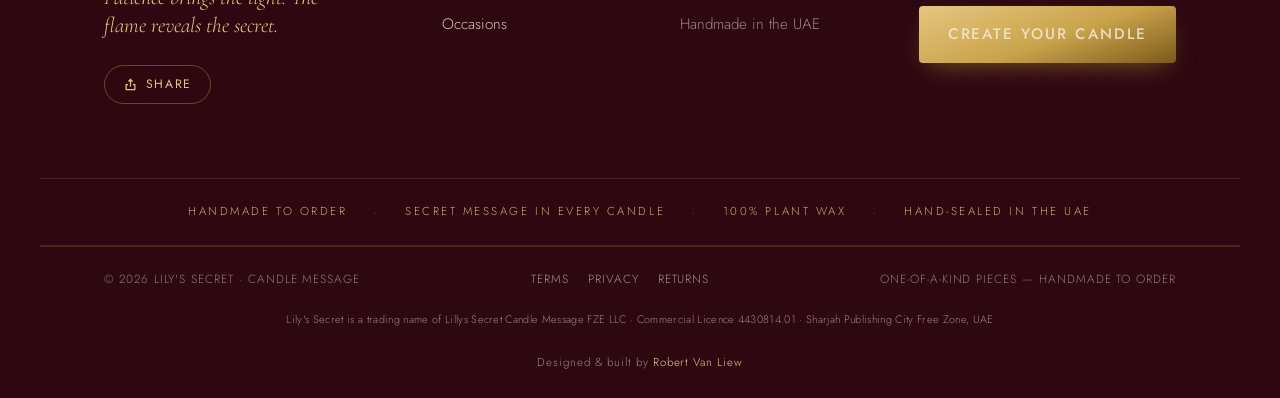
==== commit 451abf1e: "Remove footer watermark; keep footer clean and professional The giant outlined "Lily's Secret" backg" ====
--- a/index.html
+++ b/index.html
@@ -513,7 +513,6 @@
     <span class="footer__rule"></span>
   </div>
   <div class="footer__glow" aria-hidden="true"></div>
-  <div class="footer__watermark" aria-hidden="true">Lily's Secret</div>
   <div class="footer__grain" aria-hidden="true"></div>
   <div class="wrap footer__wrap">
     <div class="footer__brand">
--- a/css/styles.css
+++ b/css/styles.css
@@ -980,7 +980,7 @@
    ========================================================= */
 .footer{padding-top:0}                 /* the crest now sets the top rhythm */
 .footer > .wrap,.footer__trust,.footer__base,.footer__entity,.footer__credit,.footer__crest{position:relative;z-index:1}
-.footer__glow,.footer__watermark{position:absolute;z-index:0;pointer-events:none}
+.footer__glow{position:absolute;z-index:0;pointer-events:none}
 
 /* flame crest divider */
 .footer__crest{
@@ -996,13 +996,7 @@
 
 /* warm candle glow + giant faint wordmark watermark */
 .footer__glow{top:0;left:50%;transform:translateX(-50%);width:min(920px,92%);height:320px;
-  background:radial-gradient(60% 100% at 50% 0%, rgba(230,178,90,.15), transparent 70%)}
-.footer__watermark{
-  left:50%;bottom:-1.6vw;transform:translateX(-50%);white-space:nowrap;user-select:none;
-  font-family:var(--font-display);font-weight:600;line-height:.8;
-  font-size:clamp(5rem,17vw,17rem);color:transparent;
-  -webkit-text-stroke:1px rgba(201,162,75,.08);
-}
+  background:radial-gradient(60% 100% at 50% 0%, rgba(230,178,90,.13), transparent 70%)}
 
 /* animated link underline in the columns */
 .footer__col a{position:relative}
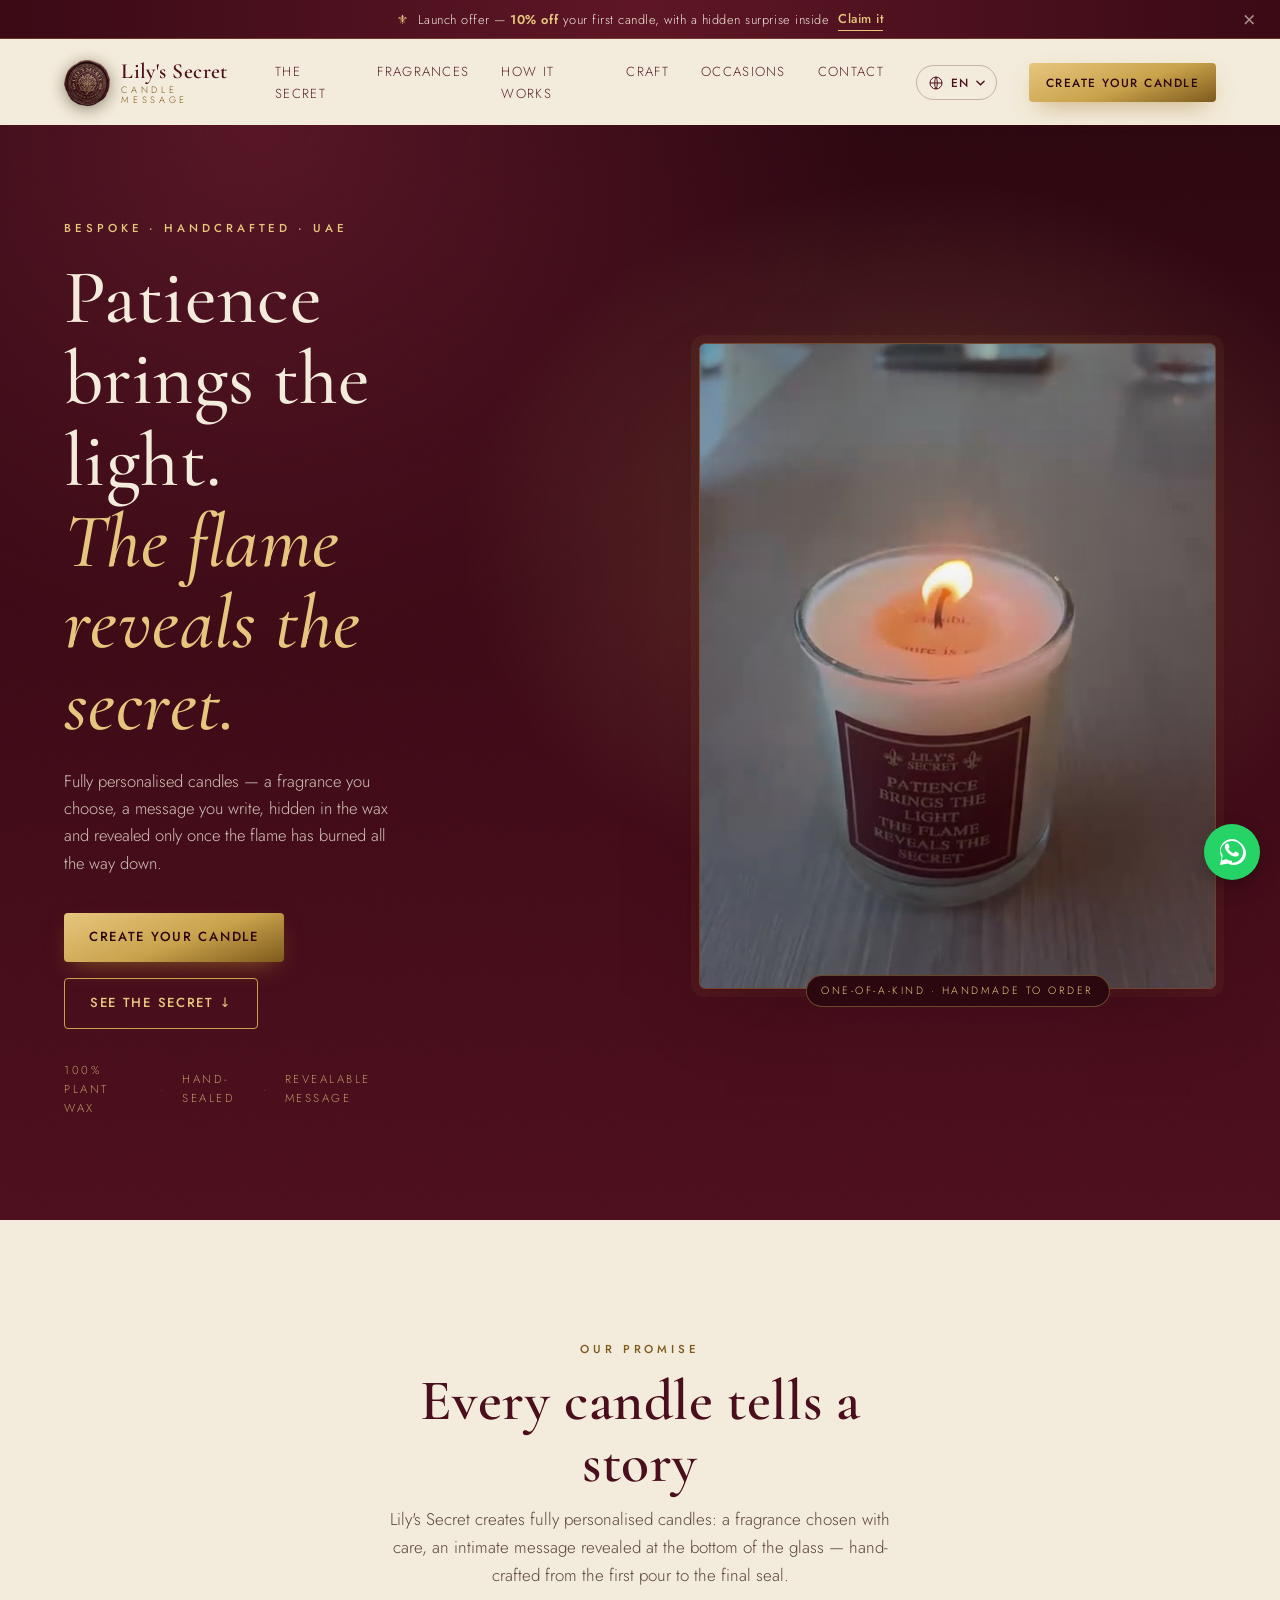
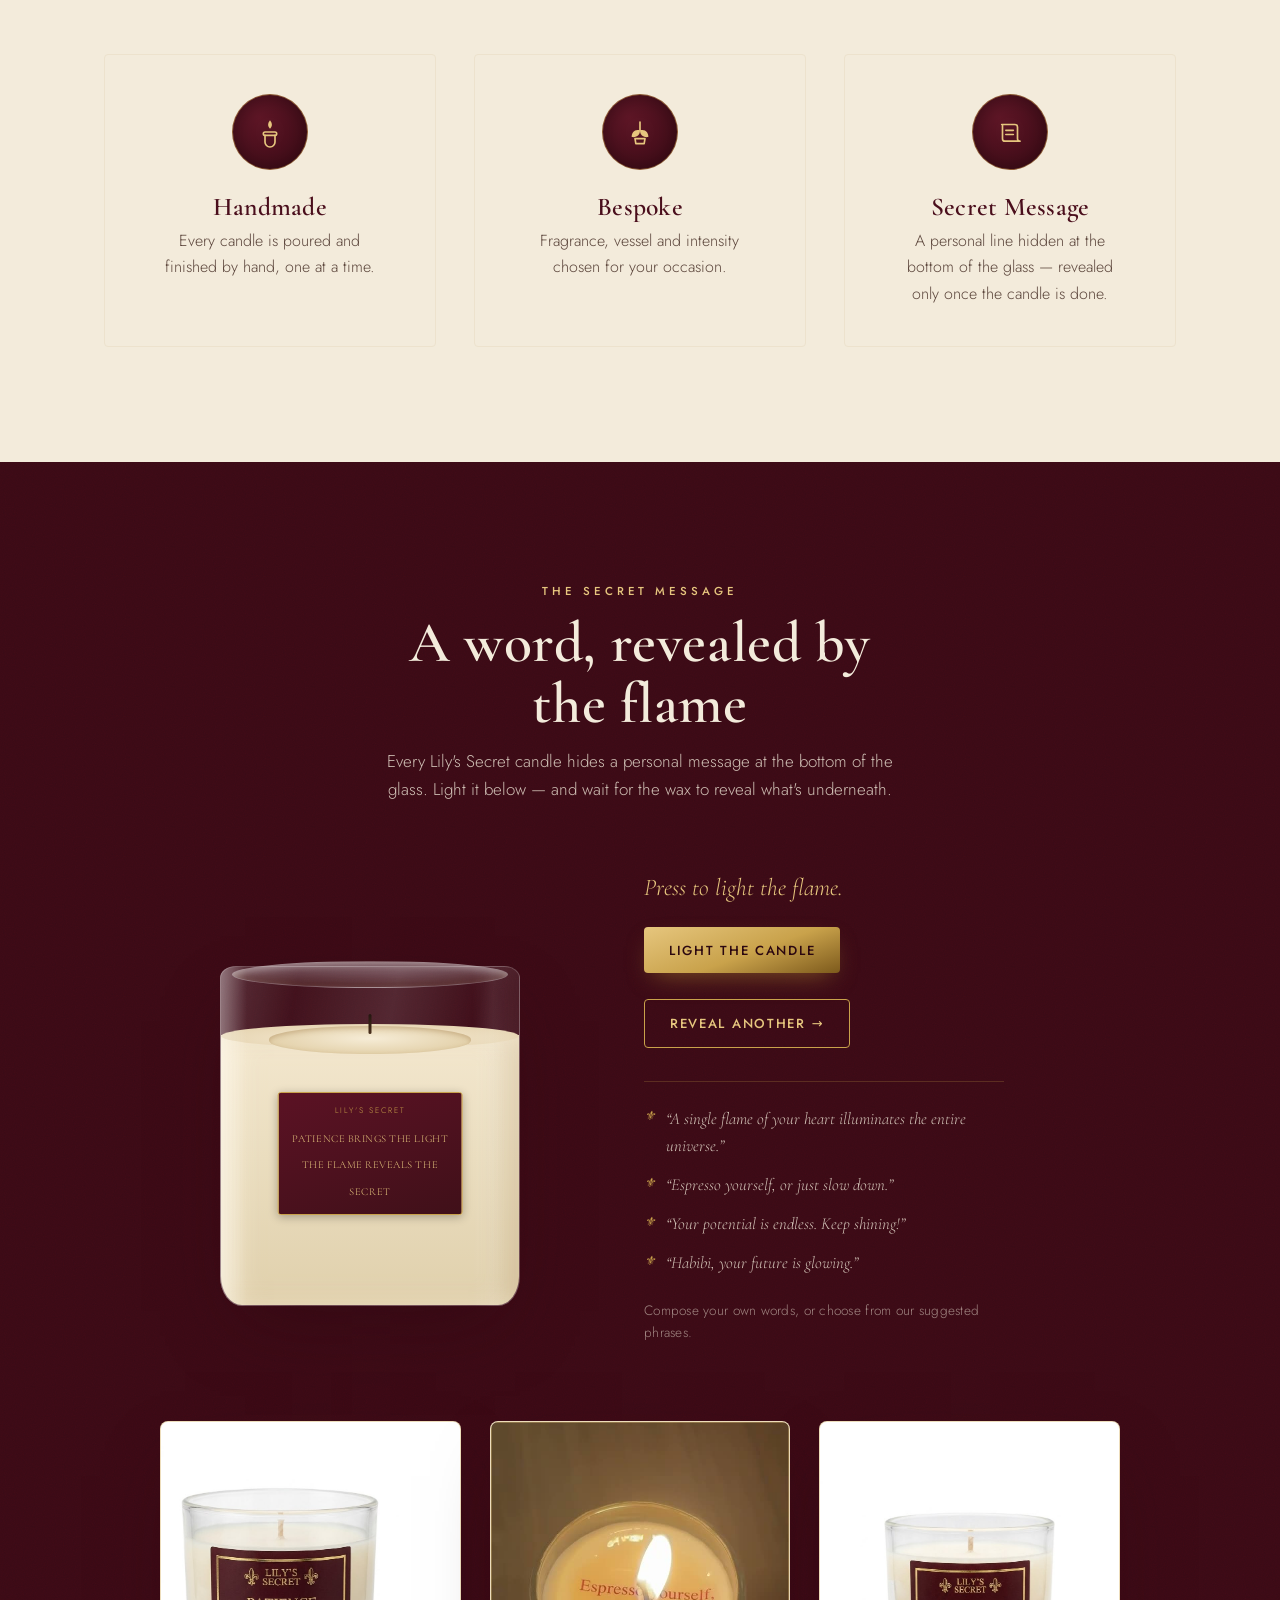
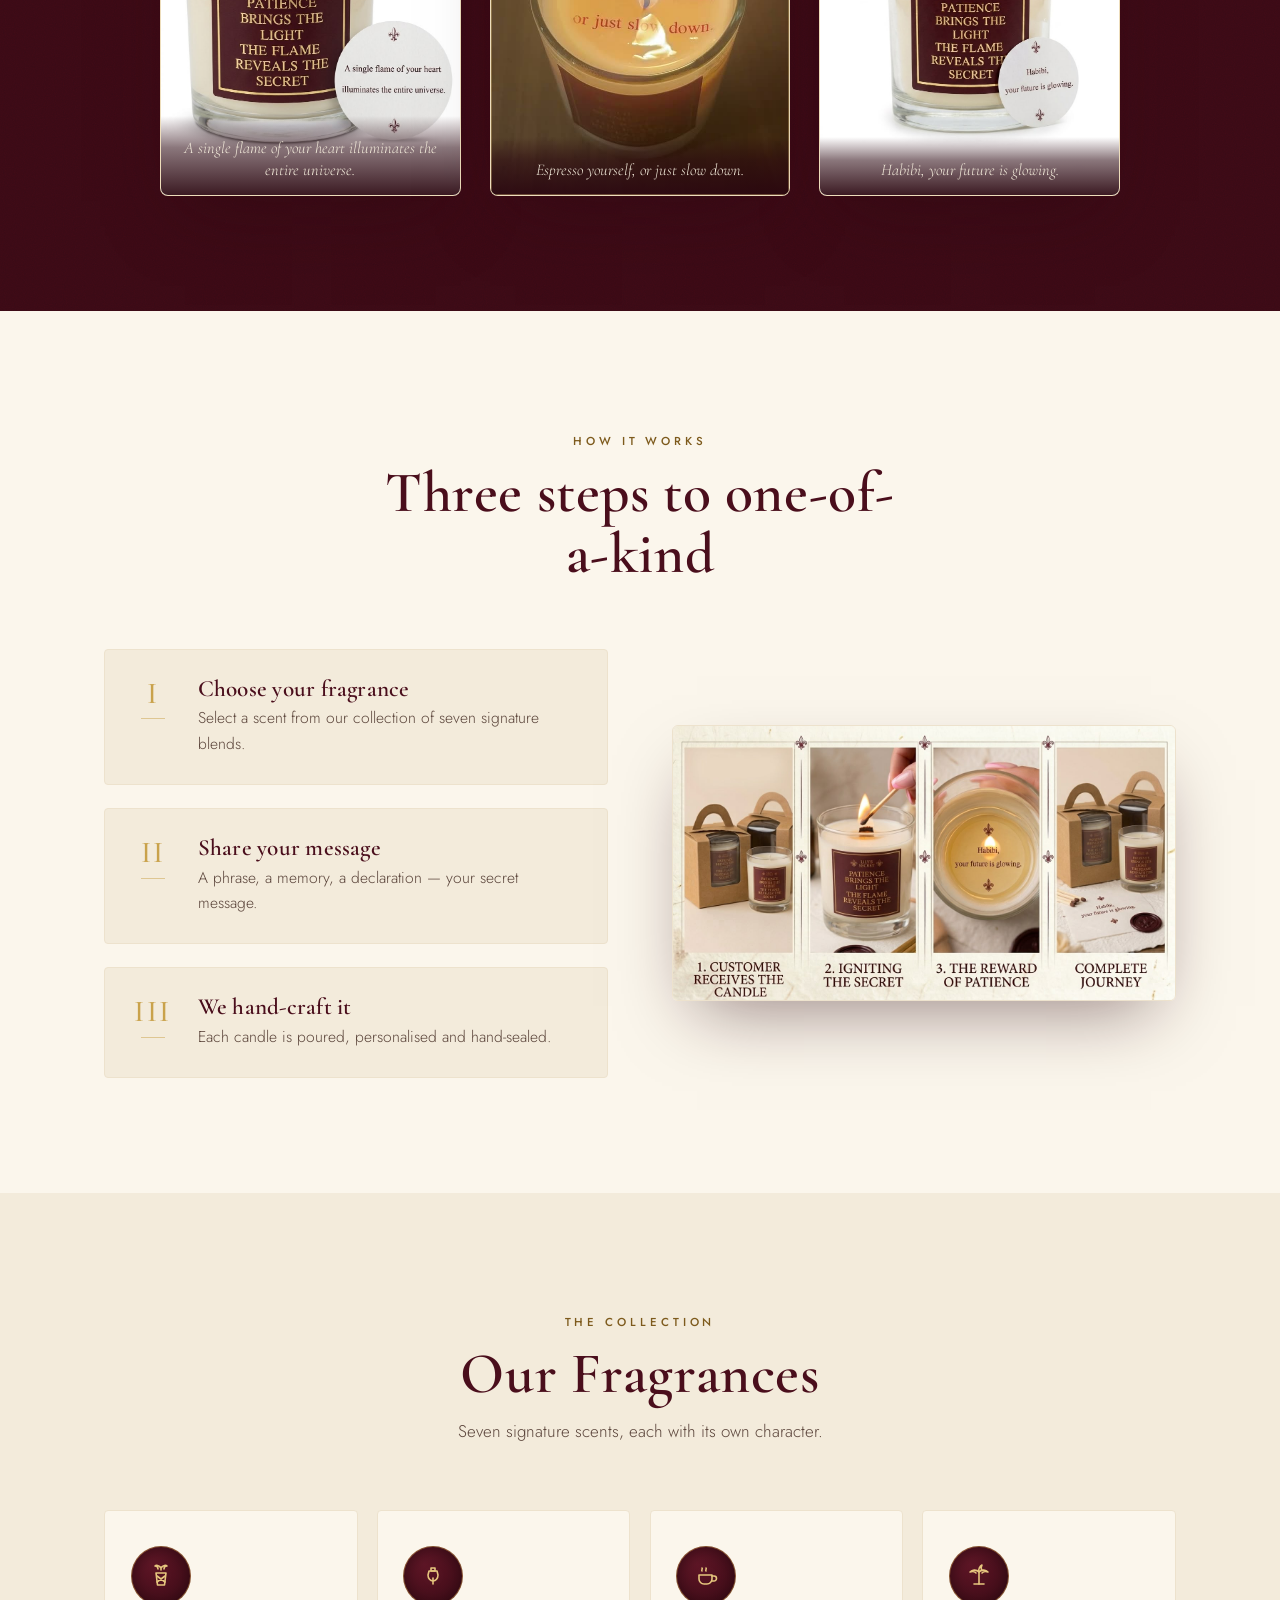
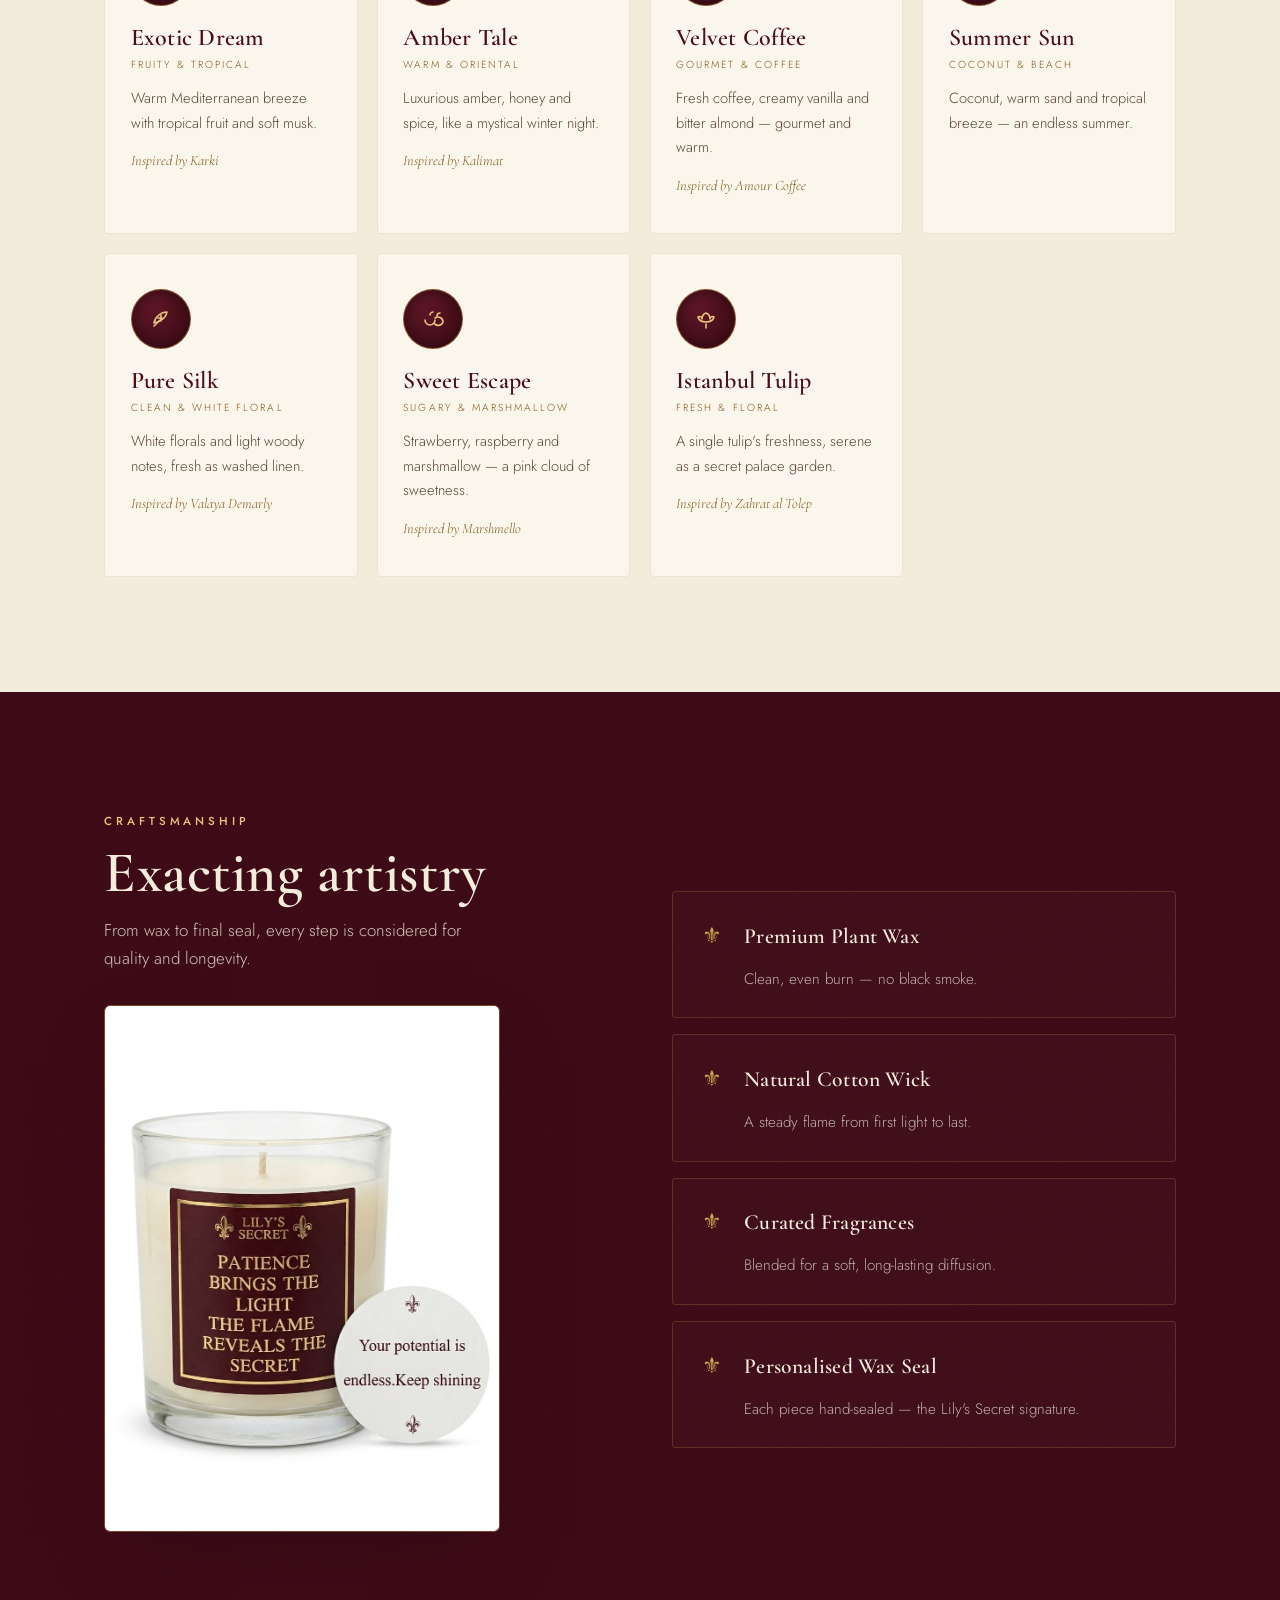
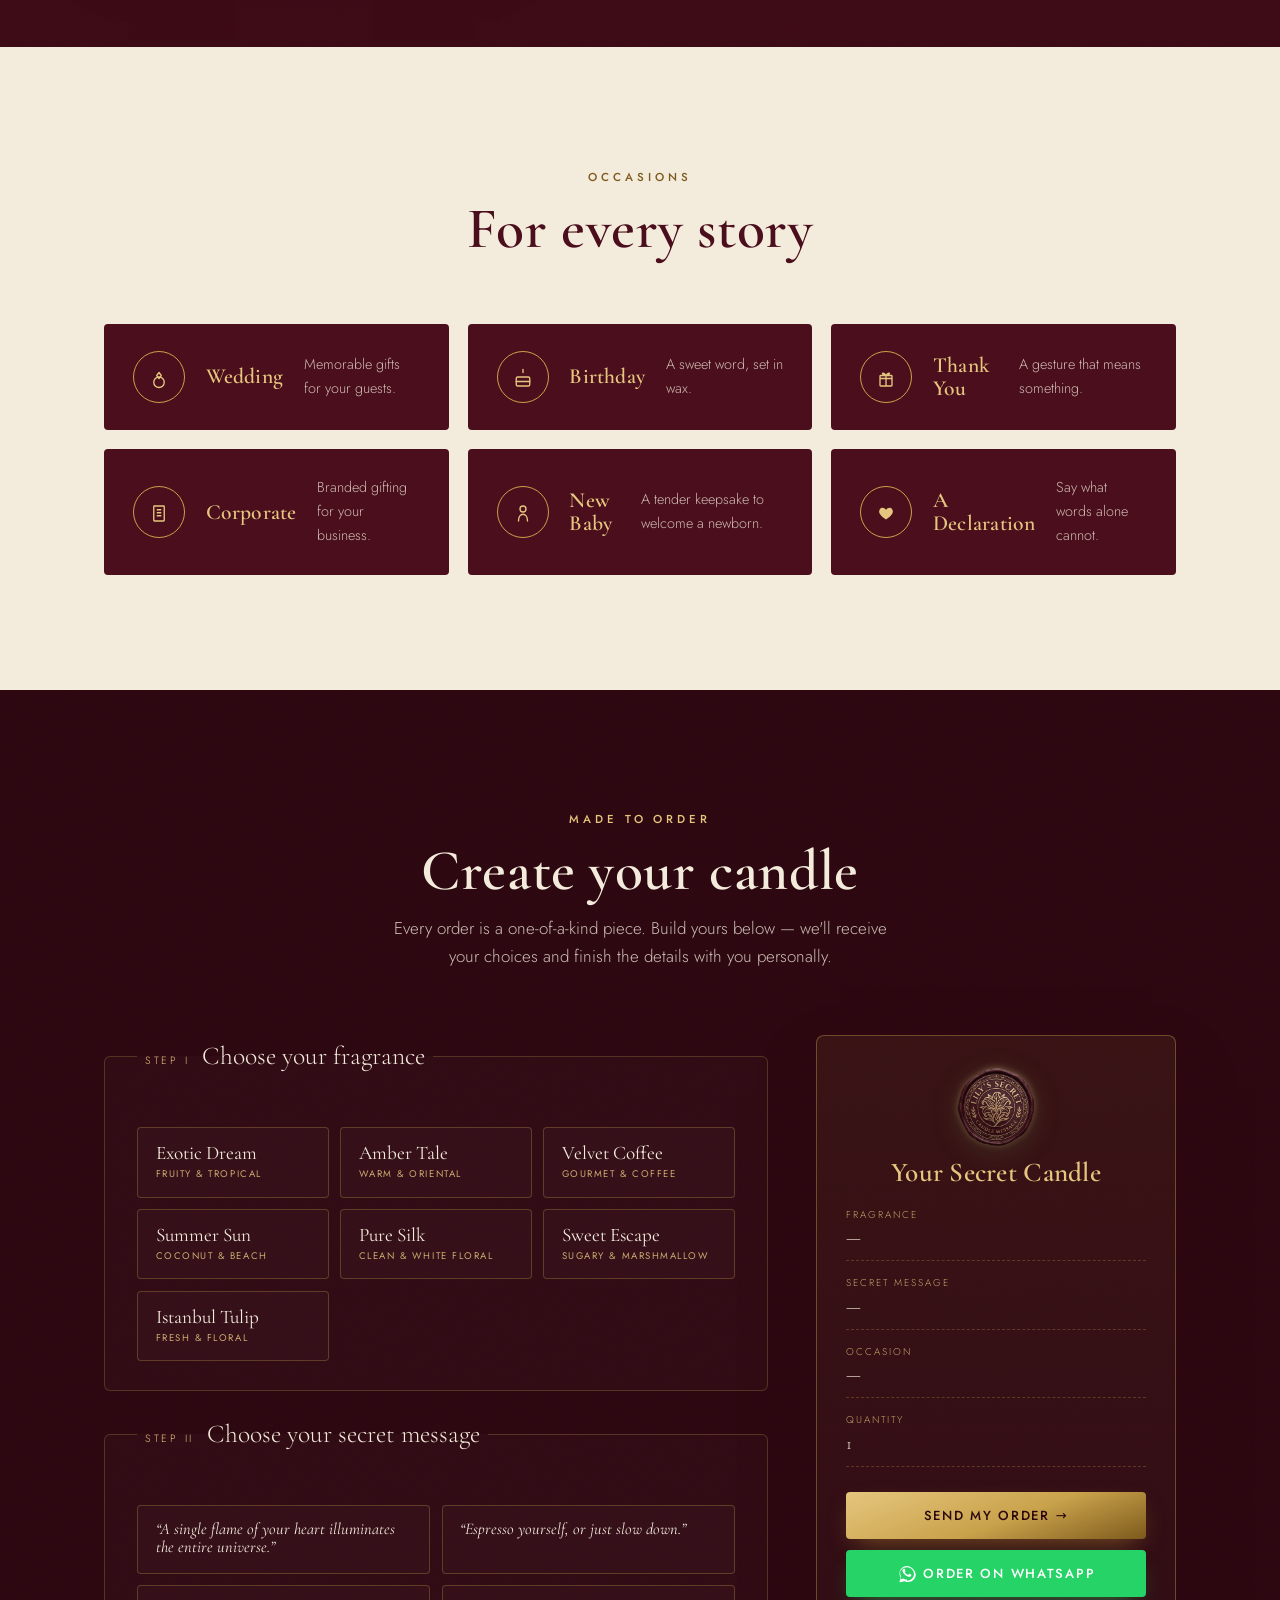
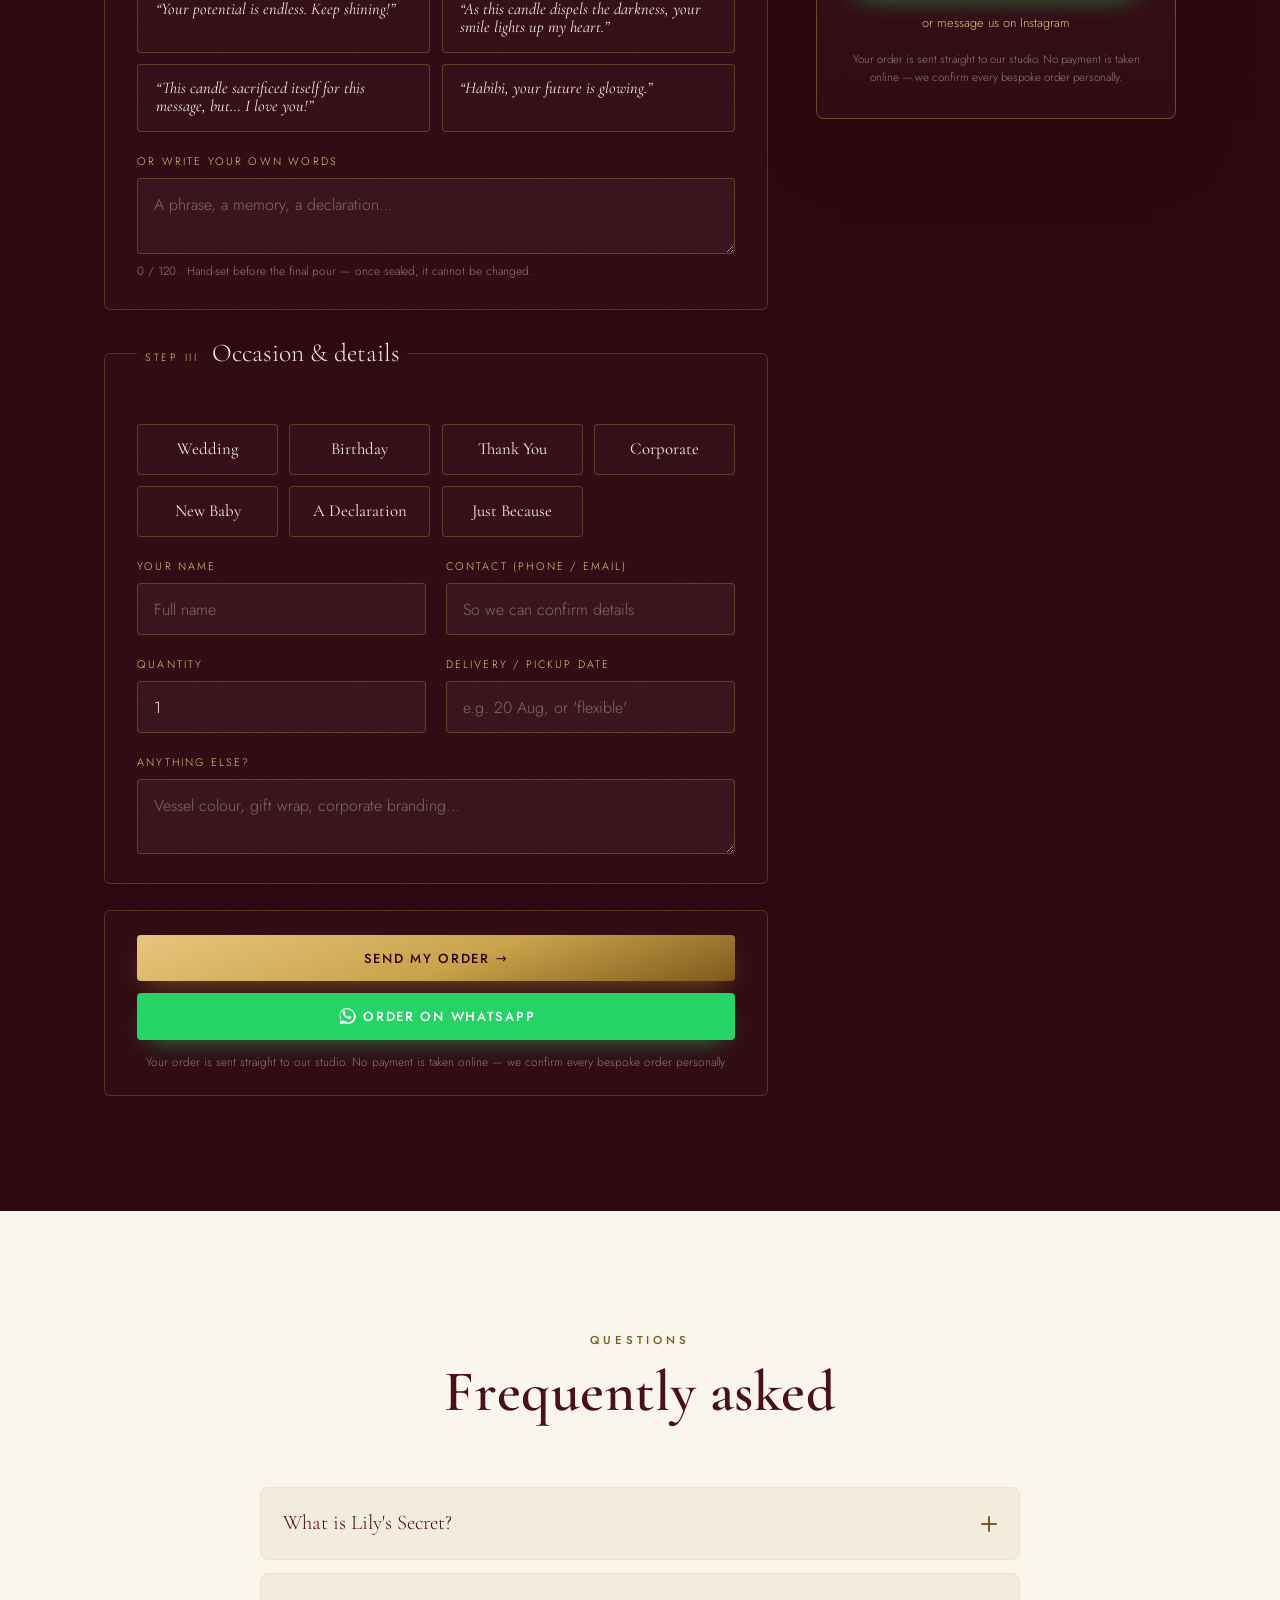
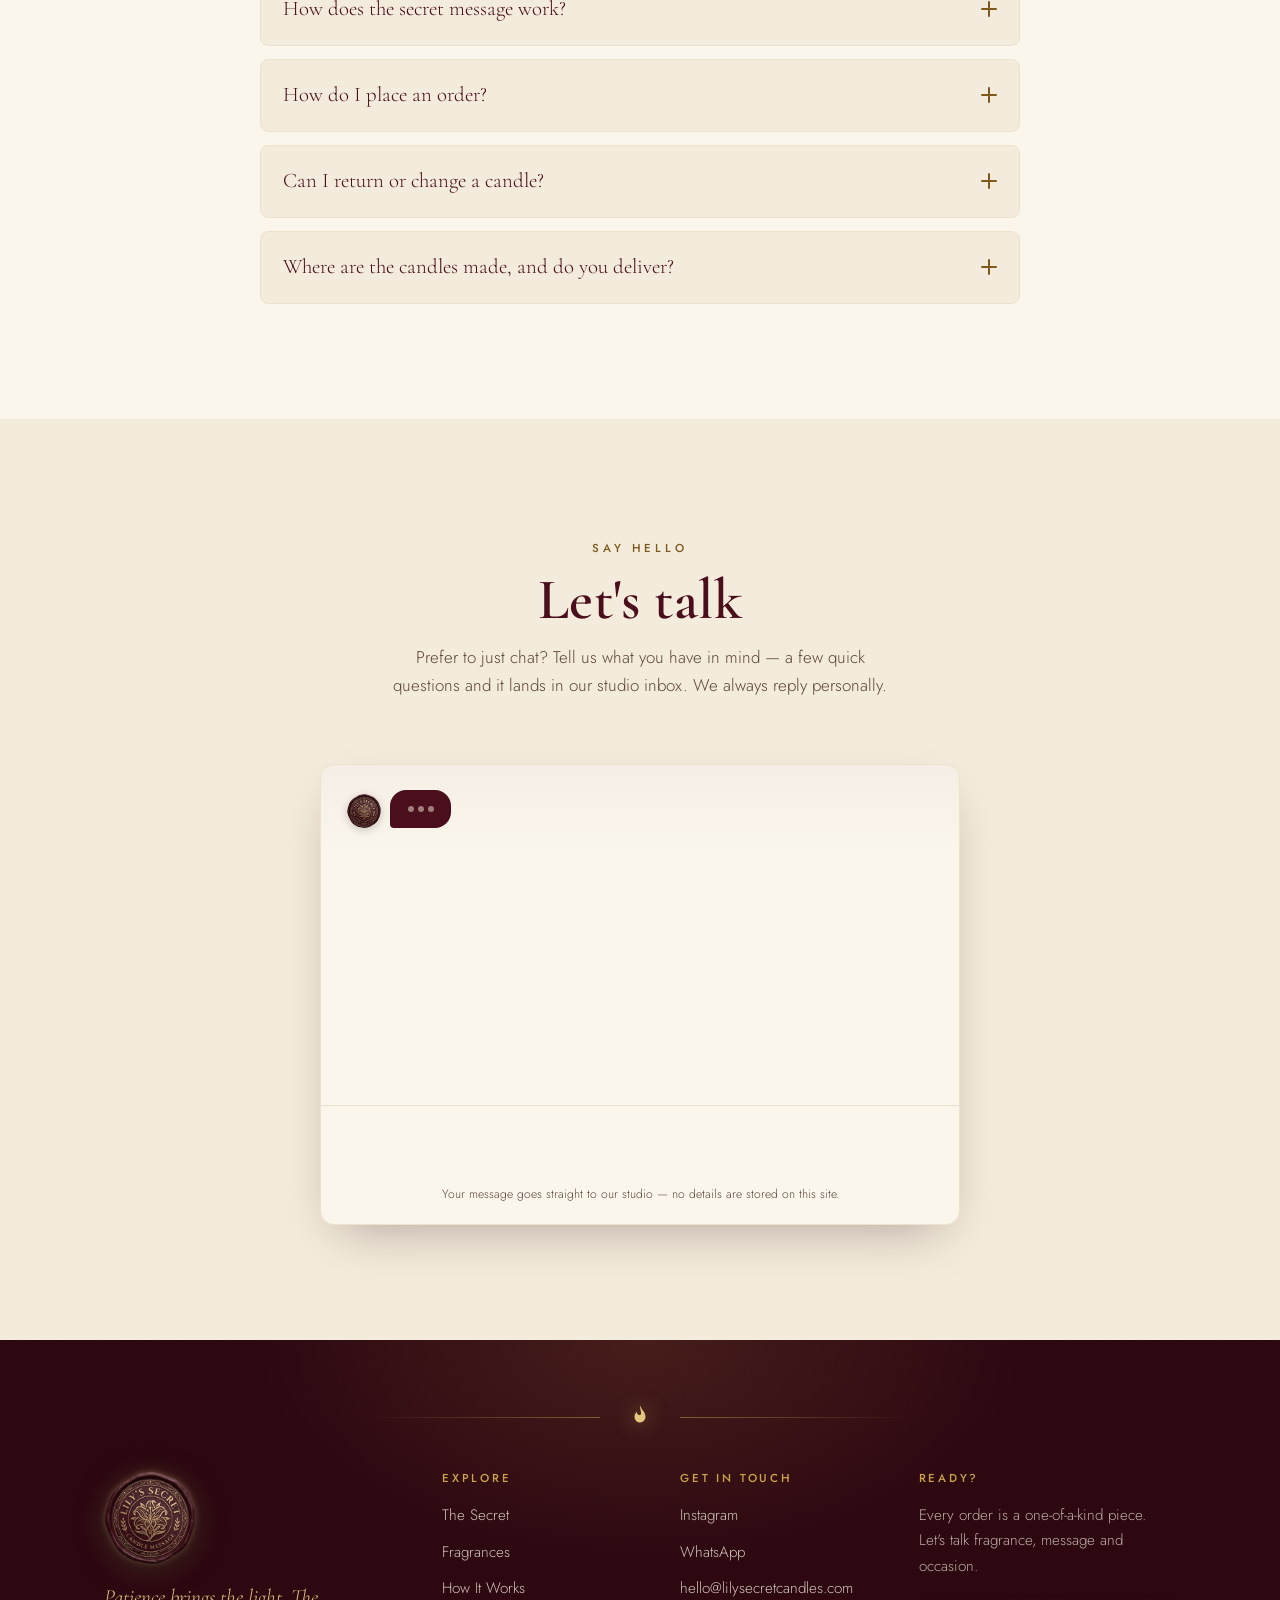
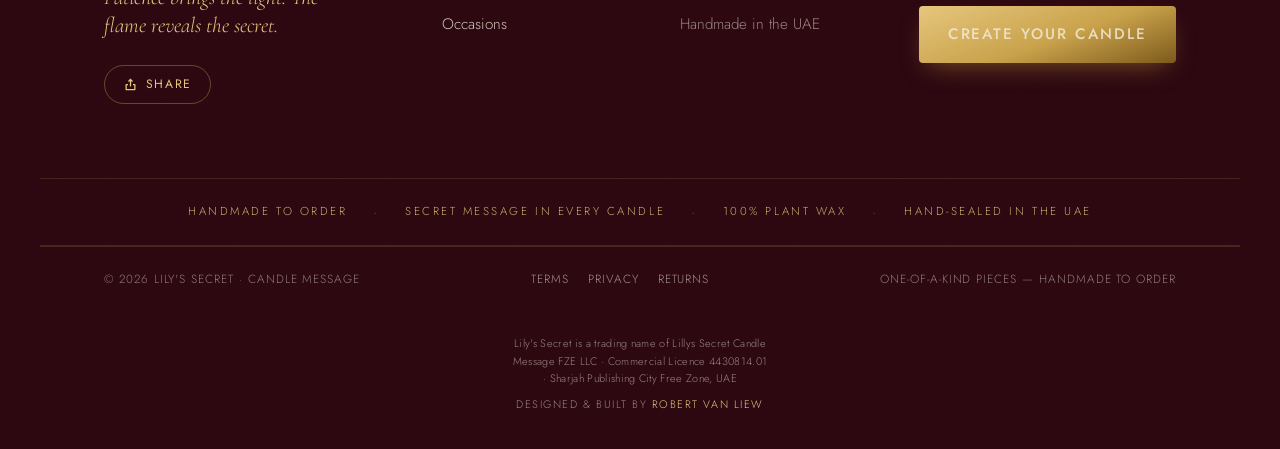
==== commit 03d2d629: "Add second reveal video to the Secret Message gallery Make the middle disc-gallery card a looping vi" ====
--- a/index.html
+++ b/index.html
@@ -292,9 +292,12 @@
         <img src="assets/images/disc-flame.jpeg" alt="A Lily's Secret candle with the message disc: a single flame of your heart illuminates the entire universe" loading="lazy" />
         <figcaption data-i18n="msg.0">A single flame of your heart illuminates the entire universe.</figcaption>
       </figure>
-      <figure class="disc">
-        <img src="assets/images/disc-dubai.jpeg" alt="A Lily's Secret candle with the message disc: From Dubai with Love" loading="lazy" />
-        <figcaption data-i18n="gallery.dubai">From Dubai, with Love.</figcaption>
+      <figure class="disc disc--video">
+        <video poster="assets/images/secret-loop-poster.jpg" autoplay muted loop playsinline preload="metadata" aria-label="A Lily's Secret candle burned down to reveal its secret message in the wax">
+          <source src="assets/video/secret-loop.mp4" type="video/mp4" />
+          <img src="assets/images/disc-dubai.jpeg" alt="A Lily's Secret candle with a revealed message in the wax" />
+        </video>
+        <figcaption data-i18n="msg.1">Espresso yourself, or just slow down.</figcaption>
       </figure>
       <figure class="disc">
         <img src="assets/images/disc-habibi.jpeg" alt="A Lily's Secret candle with the message disc: Habibi, your future is glowing" loading="lazy" />
--- a/css/styles.css
+++ b/css/styles.css
@@ -452,7 +452,9 @@
 }
 .disc{position:relative;border-radius:8px;overflow:hidden;border:1px solid rgba(201,162,75,.3);background:var(--cream-100);box-shadow:var(--shadow-lift);transition:transform .45s var(--ease),border-color .45s}
 .disc:hover{transform:translateY(-6px);border-color:var(--gold)}
-.disc img{width:100%;aspect-ratio:4/5;object-fit:cover;object-position:center}
+.disc img,.disc video{width:100%;aspect-ratio:4/5;object-fit:cover;object-position:center;display:block}
+.disc--video{position:relative}
+.disc--video::before{content:"";position:absolute;inset:0;z-index:1;pointer-events:none;box-shadow:inset 0 0 0 1px rgba(230,198,126,.35)}
 .disc figcaption{
   position:absolute;left:0;right:0;bottom:0;
   padding:1.4rem 1rem .9rem;
@@ -908,9 +910,9 @@
 
 /* footer legal-entity line */
 .footer__entity{
-  position:relative;text-align:center;padding:0 var(--gutter) 1.4rem;
+  position:relative;text-align:center;padding:1.5rem var(--gutter) .55rem;
   font-size:.68rem;letter-spacing:.03em;color:rgba(243,235,219,.55);
-  max-width:var(--wrap);margin-inline:auto;line-height:1.5;
+  max-width:64ch;margin-inline:auto;line-height:1.6;
 }
 
 /* Order actions at the end of the builder form (desktop; mobile uses the summary) */
@@ -969,8 +971,8 @@
 
 /* footer designer credit */
 .footer__credit{
-  text-align:center;padding:.2rem var(--gutter) 1.6rem;
-  font-size:.72rem;letter-spacing:.08em;color:rgba(243,235,219,.55);
+  text-align:center;padding:0 var(--gutter) 2.2rem;
+  font-size:.68rem;letter-spacing:.14em;text-transform:uppercase;color:rgba(243,235,219,.55);
 }
 .footer__credit a{color:var(--gold-bright);border-bottom:1px solid transparent;transition:color .3s,border-color .3s}
 .footer__credit a:hover{color:#fff;border-color:currentColor}
